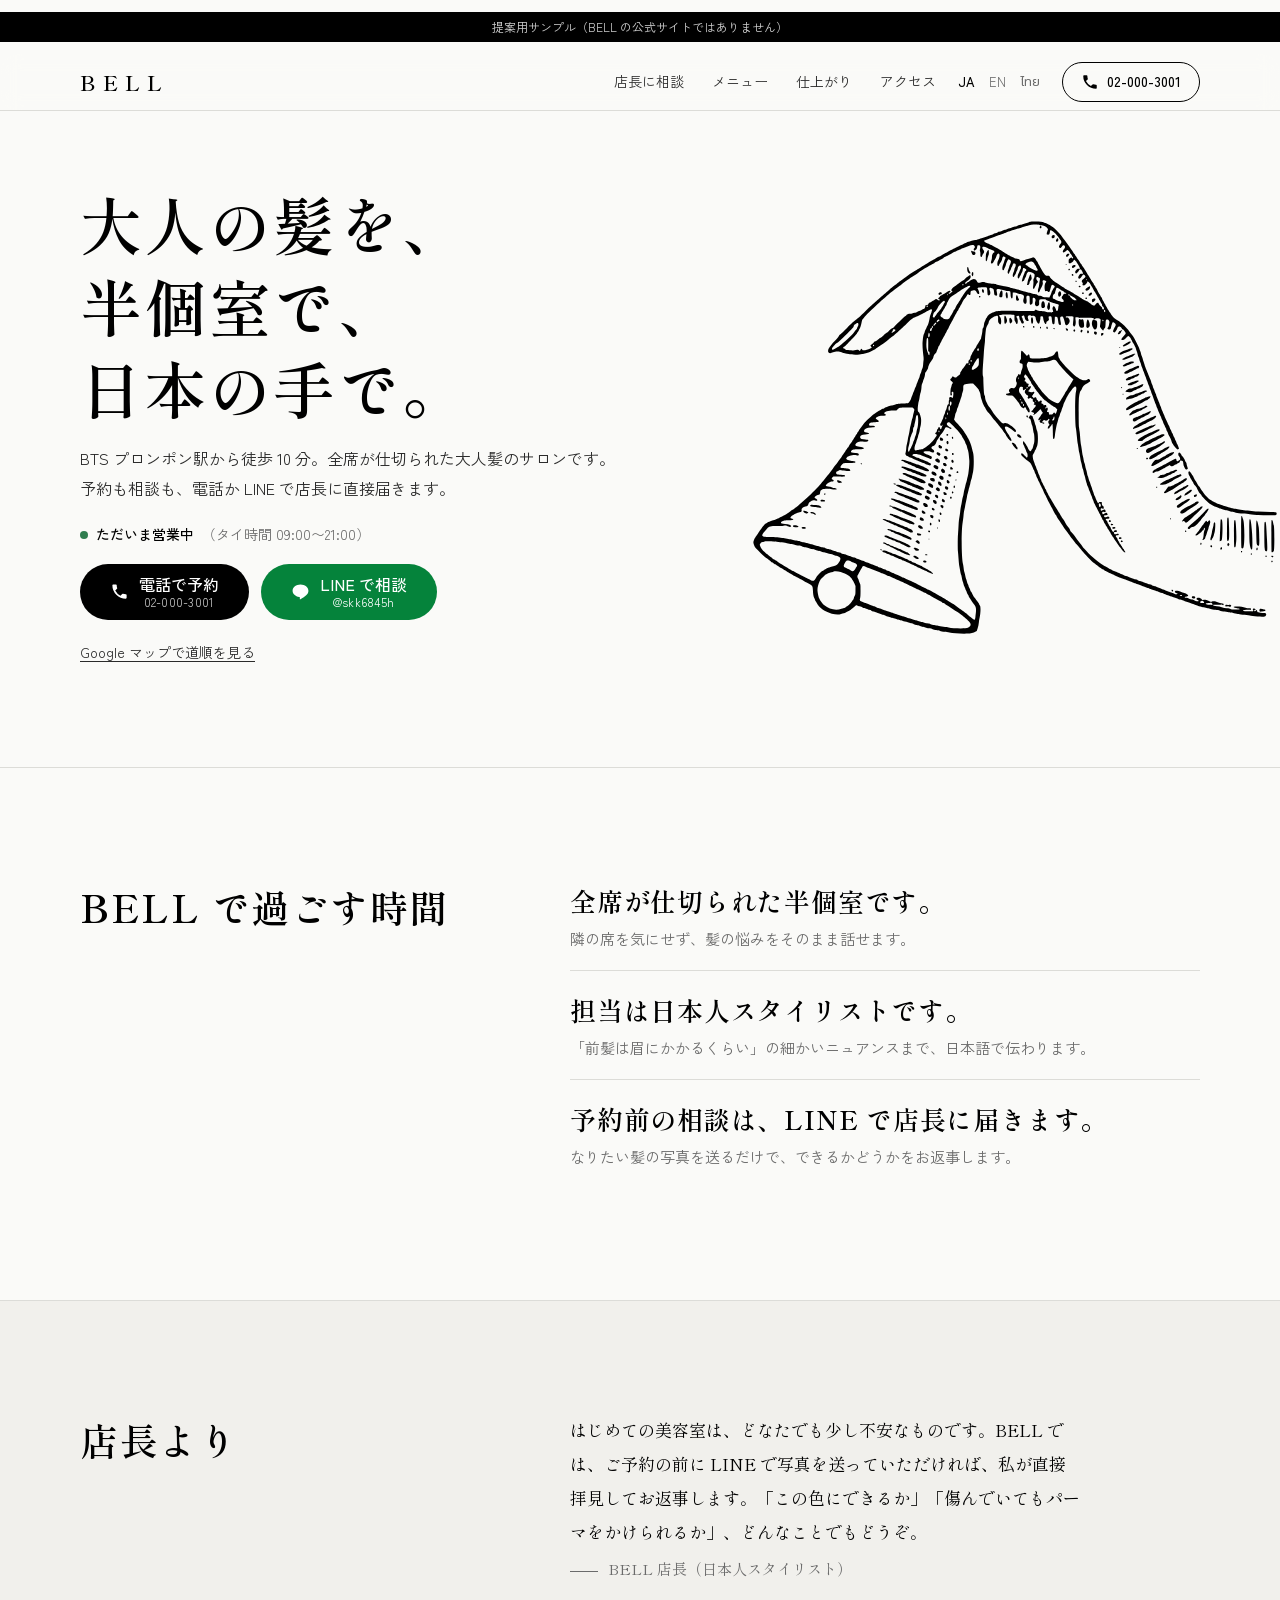
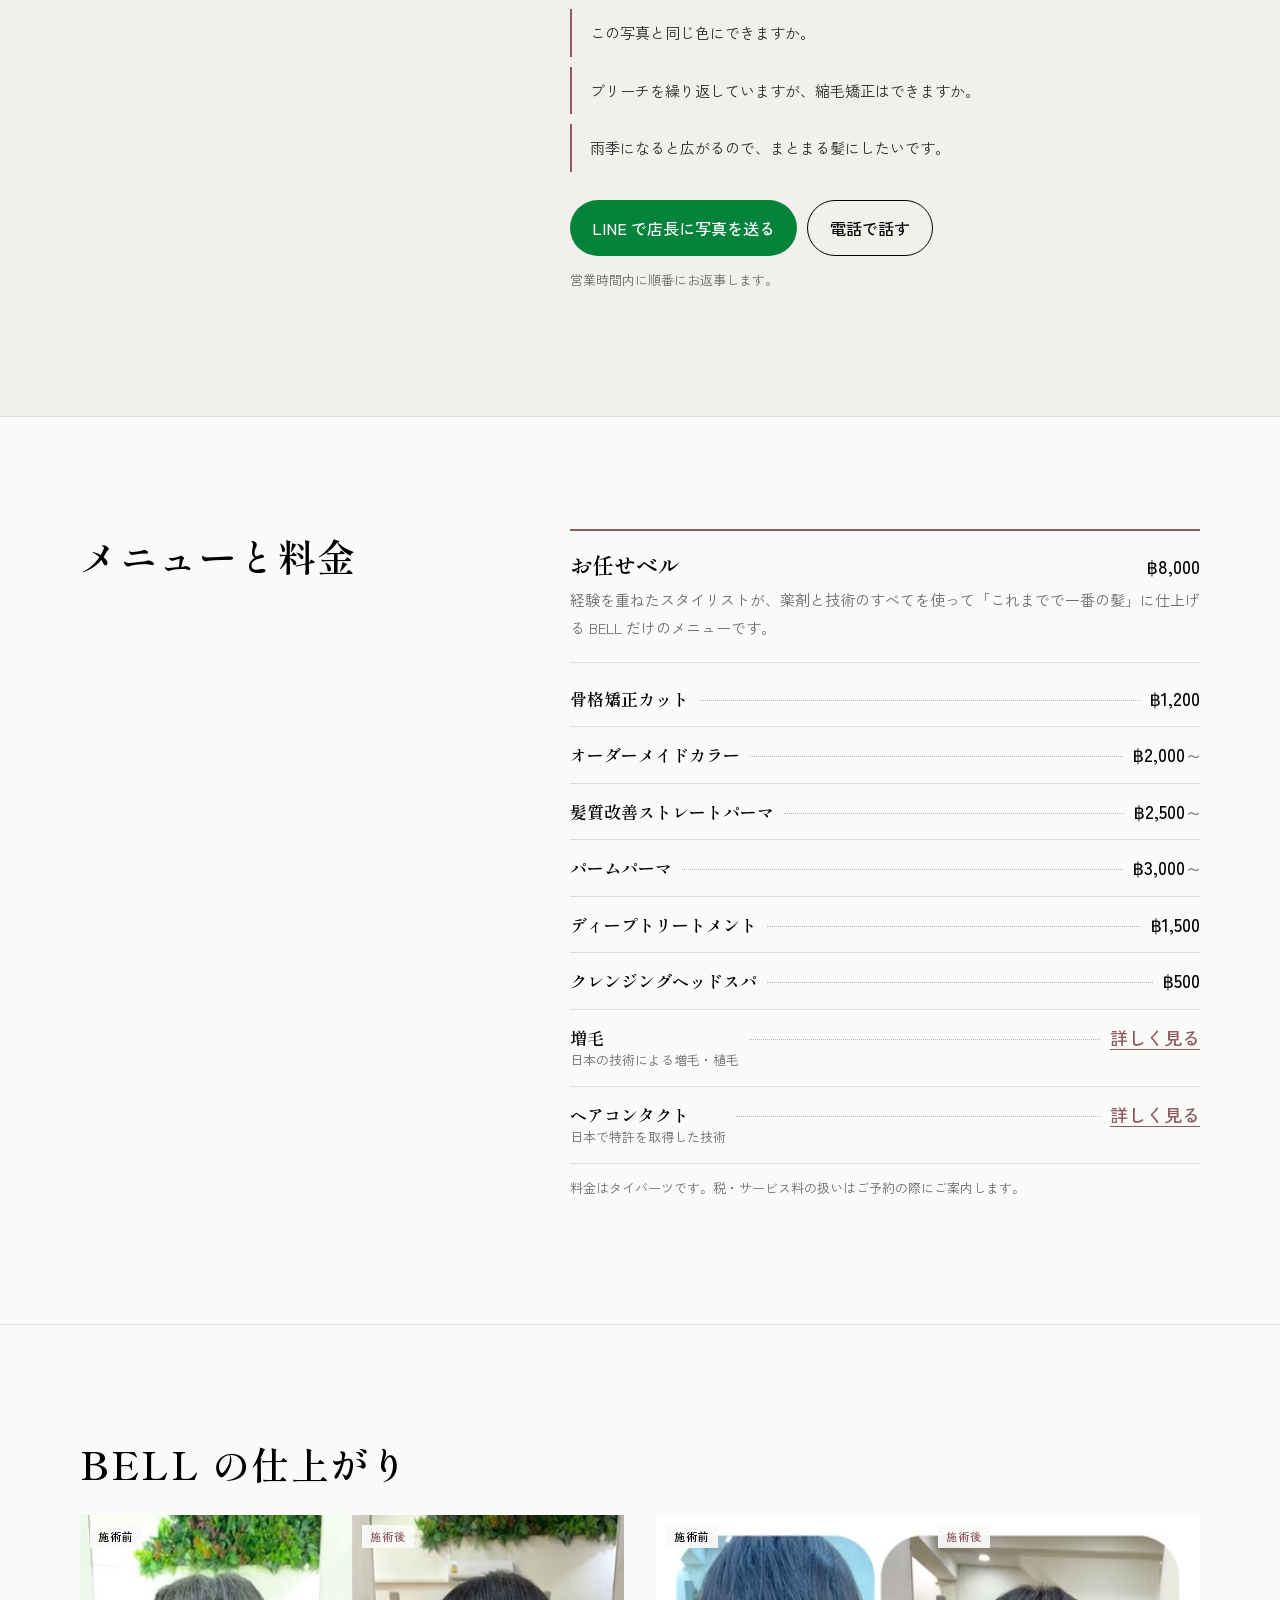
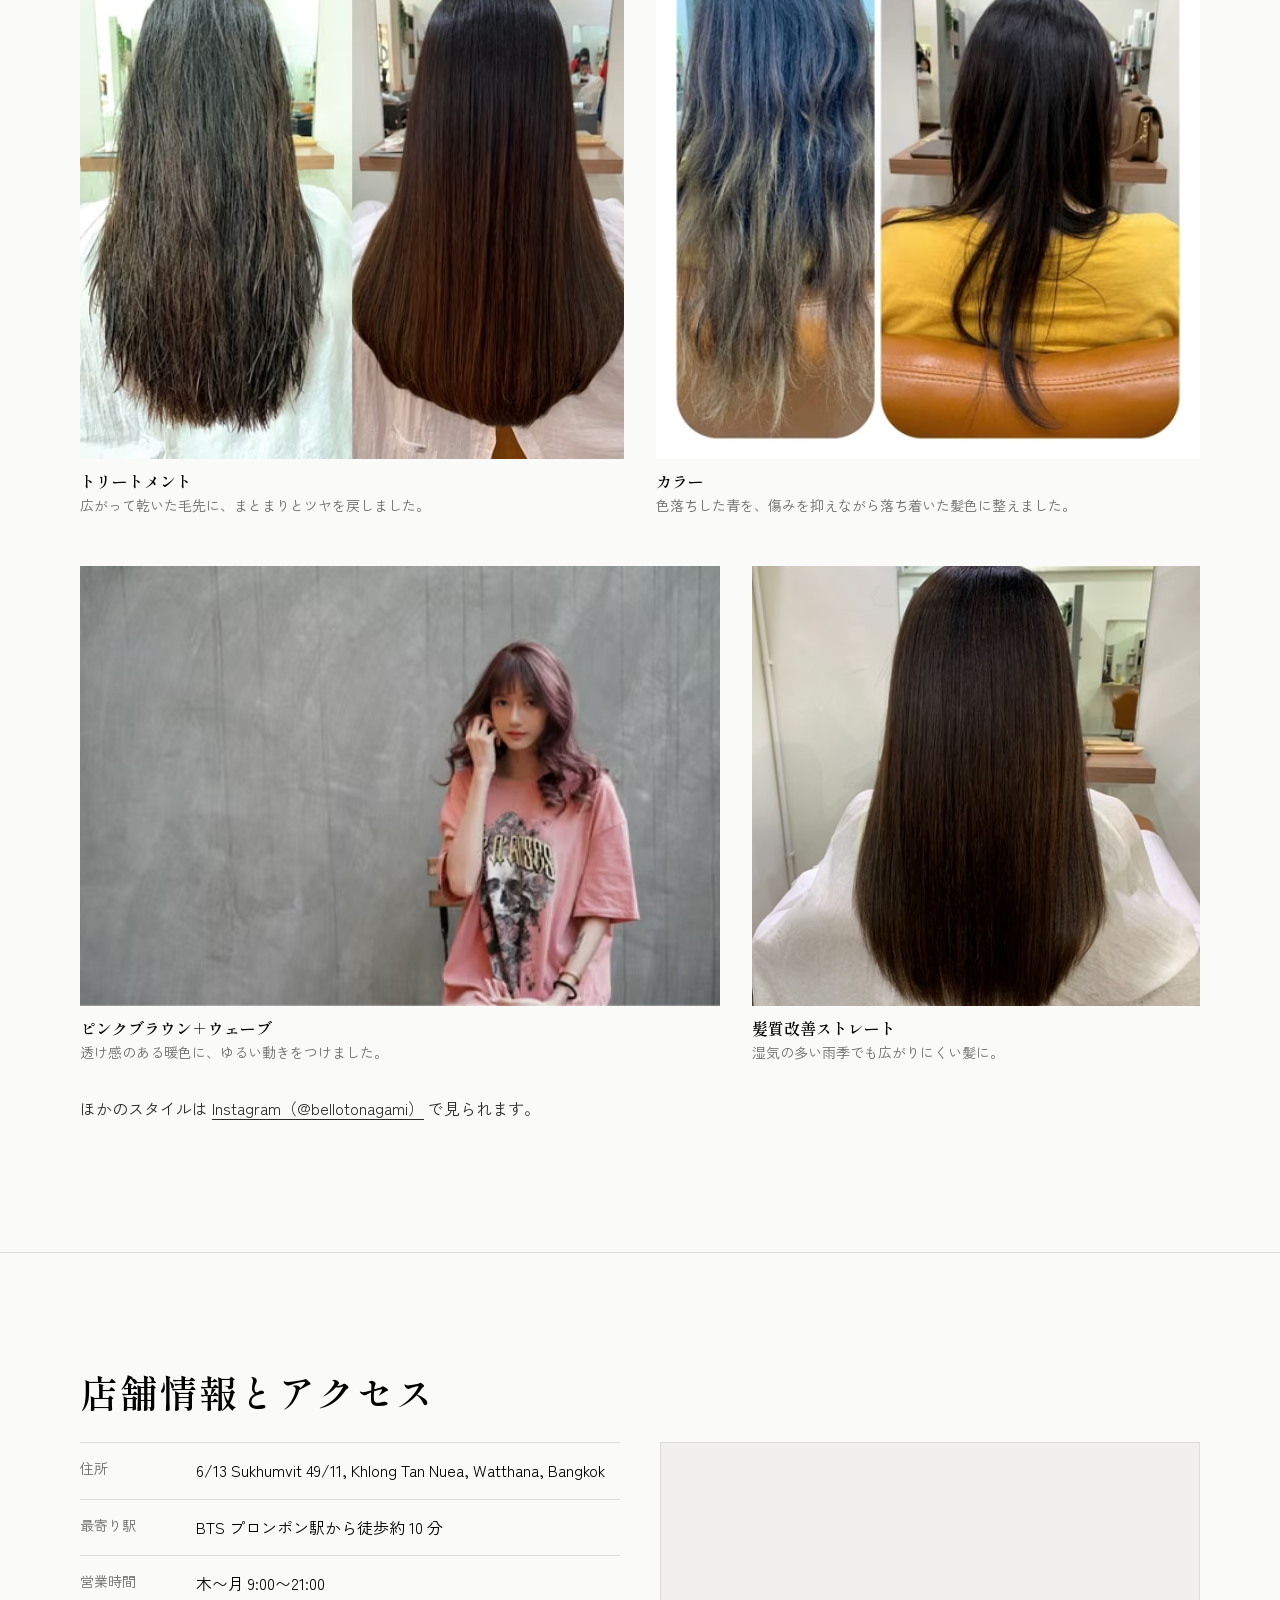
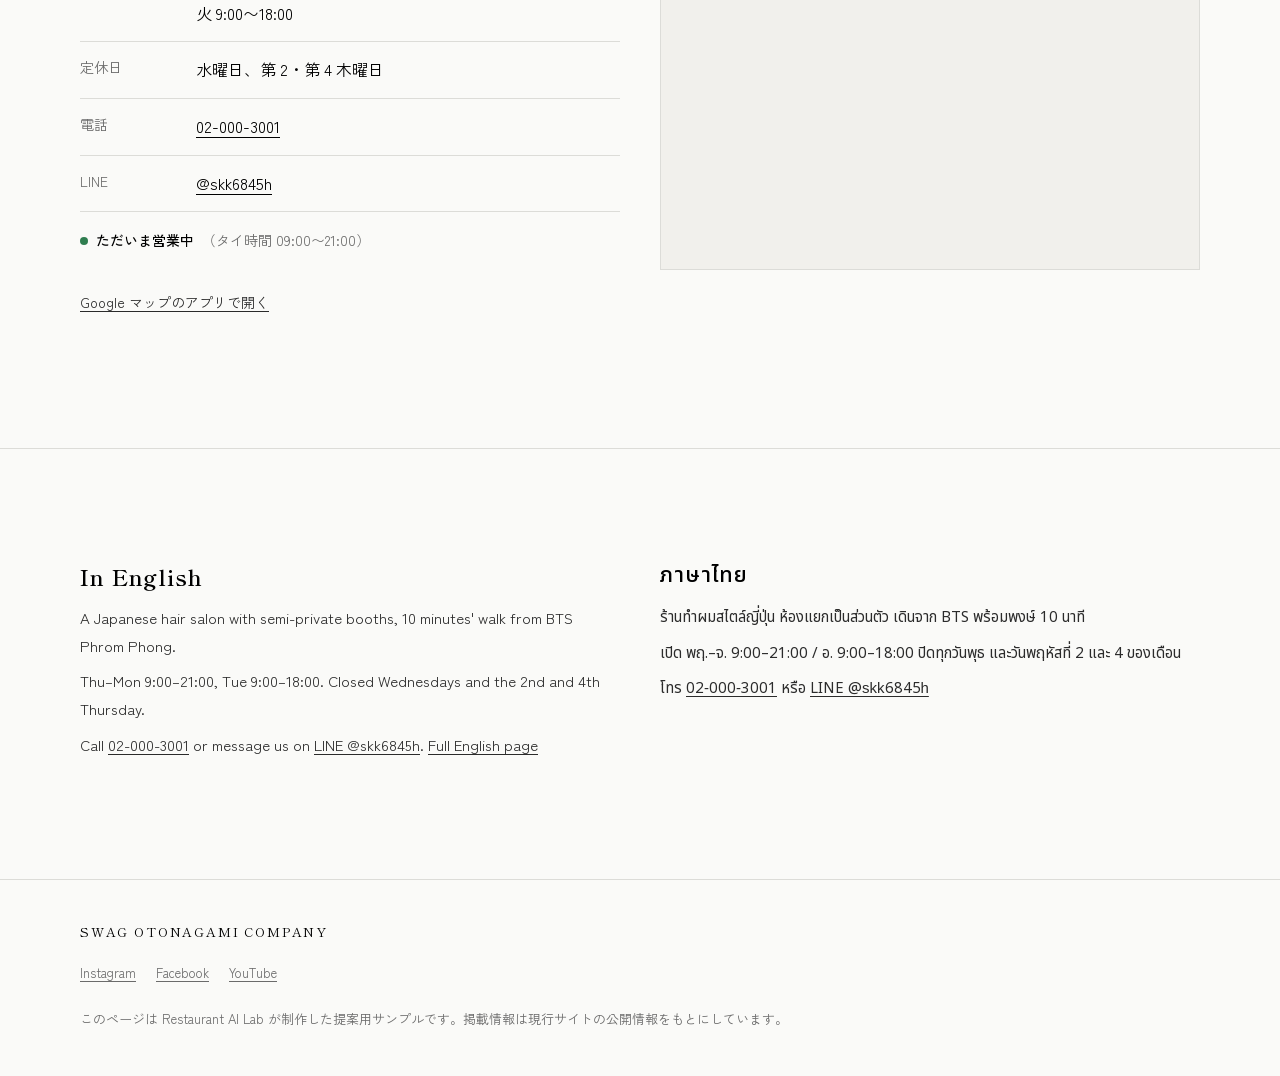
==== index.html @ 77926355 "v2: BELL サイトを作り直し（v1 は /v1/ に移動） Co-Authored-By: Claude Opus 5.5 <noreply@anthropic.com>" ====
<!doctype html>
<html lang="ja">
<head>
<meta charset="utf-8">
<meta name="viewport" content="width=device-width, initial-scale=1, viewport-fit=cover">
<meta name="robots" content="noindex, nofollow">
<title>BELL otonagami salon｜プロンポンの半個室ヘアサロン</title>
<meta name="description" content="BTS プロンポン駅から徒歩10分、スクンビット 49/11 の大人髪サロン BELL。全席半個室、日本人スタイリストが担当します。予約と相談は電話か LINE で。">
<meta name="theme-color" content="#fafaf8">
<link rel="alternate" hreflang="ja" href="https://restaurantailab.github.io/bell-salon-sample/">
<link rel="alternate" hreflang="en" href="https://restaurantailab.github.io/bell-salon-sample/en/">
<link rel="icon" href="favicon.svg" type="image/svg+xml">
<meta property="og:type" content="website">
<meta property="og:title" content="BELL otonagami salon｜プロンポンの半個室ヘアサロン">
<meta property="og:description" content="全席半個室、日本人スタイリストの大人髪サロン。予約と相談は電話か LINE で。">
<meta property="og:url" content="https://restaurantailab.github.io/bell-salon-sample/">
<meta property="og:image" content="https://restaurantailab.github.io/bell-salon-sample/og/og.png">
<meta property="og:locale" content="ja_JP">
<meta name="twitter:card" content="summary_large_image">
<link rel="preload" href="fonts/ja-ShipporiMincho-600.woff2" as="font" type="font/woff2" crossorigin>
<link rel="preload" href="fonts/ja-ZenKakuGothicNew-400.woff2" as="font" type="font/woff2" crossorigin>
<style>@font-face{font-family:'Shippori Mincho';font-style:normal;font-weight:400;font-display:swap;src:url(fonts/ja-ShipporiMincho-400.woff2) format('woff2');unicode-range:U+a,U+20-7e,U+e01-e02,U+e07-e08,U+e0d,U+e14-e15,U+e17-e19,U+e1b-e1c,U+e1e,U+e20-e25,U+e27,U+e29-e2b,U+e2d,U+e30-e35,U+e37-e38,U+e3f-e42,U+e44,U+e47-e49,U+e4c,U+2013,U+3001-3002,U+300c-300d,U+301c,U+3042,U+3044,U+3046,U+3048,U+304a-304d,U+304f,U+3051-3054,U+3057-305b,U+305d-3061,U+3063-3064,U+3066-306b,U+306d-3070,U+3078-3079,U+307b,U+307e-307f,U+3081-3082,U+3086,U+3088-308c,U+308f,U+3092-3093,U+30a2-30a4,U+30a6-30a7,U+30aa-30ab,U+30af-30b0,U+30b3,U+30b5,U+30b8-30b9,U+30bb,U+30bf-30c1,U+30c3-30c4,U+30c7-30c9,U+30cb,U+30d0-30d1,U+30d3-30d4,U+30d6-30da,U+30dd-30de,U+30e0-30e1,U+30e4-30e5,U+30e9-30ed,U+30f3,U+30fb-30fc,U+4e00,U+4e0a,U+4e0d,U+4e2d,U+4e7e,U+4e86,U+4e88,U+4e8b,U+4eba,U+4ed5,U+4ed8,U+4efb,U+4f11,U+4f1d,U+4f4f,U+4f5c,U+4f7f,U+500b,U+50b7,U+5148,U+5168,U+516c,U+5185,U+5199,U+5206-5207,U+5236,U+524d,U+5264,U+52d5,U+534a,U+53d6-53d7,U+540c,U+5584,U+55b6,U+5831,U+5897,U+591a,U+5927,U+5b63,U+5b89,U+5b9a,U+5ba4,U+5bb9,U+5bc4,U+5c11,U+5c4a,U+5e2d,U+5e83,U+5e97,U+5f0f,U+5f53,U+5f8c,U+5f92,U+5f97,U+60a9,U+60c5,U+611f,U+623b,U+6240,U+624b,U+6271,U+6280,U+6291,U+62c5,U+62dd,U+63a5,U+63b2,U+63d0,U+6539,U+6574,U+6587,U+6599,U+65bd,U+65e5,U+6642,U+6696,U+66dc,U+6700,U+6708,U+6728,U+672c,U+683c,U+6848,U+690d,U+696d,U+6b63,U+6b69,U+6bdb,U+6c17,U+6c34,U+6e7f,U+706b,U+7279,U+73fe,U+7528,U+756a,U+76f4,U+76f8,U+7709,U+771f,U+7740,U+77ef,U+78ba,U+79c1,U+79fb,U+7a0e,U+7b2c,U+7d04,U+7d30,U+7d42,U+7d4c,U+7e2e,U+7e70,U+7f8e,U+8217,U+8272,U+843d,U+85ac,U+884c,U+8853,U+898b,U+8a31,U+8a71,U+8a73,U+8a8d,U+8a9e,U+8ac7,U+8cea,U+8f09,U+8fd4,U+9001,U+900f,U+904e,U+9053,U+91cd,U+91d1,U+9577,U+958b,U+9593,U+969b,U+96a3,U+96e8,U+96fb,U+9752,U+9806,U+99c5,U+9a13,U+9aa8,U+9aea,U+ff08-ff09,U+ff0b,U+ff5c}@font-face{font-family:'Shippori Mincho';font-style:normal;font-weight:600;font-display:swap;src:url(fonts/ja-ShipporiMincho-600.woff2) format('woff2');unicode-range:U+a,U+20-7e,U+e01-e02,U+e07-e08,U+e0d,U+e14-e15,U+e17-e19,U+e1b-e1c,U+e1e,U+e20-e25,U+e27,U+e29-e2b,U+e2d,U+e30-e35,U+e37-e38,U+e3f-e42,U+e44,U+e47-e49,U+e4c,U+2013,U+3001-3002,U+300c-300d,U+301c,U+3042,U+3044,U+3046,U+3048,U+304a-304d,U+304f,U+3051-3054,U+3057-305b,U+305d-3061,U+3063-3064,U+3066-306b,U+306d-3070,U+3078-3079,U+307b,U+307e-307f,U+3081-3082,U+3086,U+3088-308c,U+308f,U+3092-3093,U+30a2-30a4,U+30a6-30a7,U+30aa-30ab,U+30af-30b0,U+30b3,U+30b5,U+30b8-30b9,U+30bb,U+30bf-30c1,U+30c3-30c4,U+30c7-30c9,U+30cb,U+30d0-30d1,U+30d3-30d4,U+30d6-30da,U+30dd-30de,U+30e0-30e1,U+30e4-30e5,U+30e9-30ed,U+30f3,U+30fb-30fc,U+4e00,U+4e0a,U+4e0d,U+4e2d,U+4e7e,U+4e86,U+4e88,U+4e8b,U+4eba,U+4ed5,U+4ed8,U+4efb,U+4f11,U+4f1d,U+4f4f,U+4f5c,U+4f7f,U+500b,U+50b7,U+5148,U+5168,U+516c,U+5185,U+5199,U+5206-5207,U+5236,U+524d,U+5264,U+52d5,U+534a,U+53d6-53d7,U+540c,U+5584,U+55b6,U+5831,U+5897,U+591a,U+5927,U+5b63,U+5b89,U+5b9a,U+5ba4,U+5bb9,U+5bc4,U+5c11,U+5c4a,U+5e2d,U+5e83,U+5e97,U+5f0f,U+5f53,U+5f8c,U+5f92,U+5f97,U+60a9,U+60c5,U+611f,U+623b,U+6240,U+624b,U+6271,U+6280,U+6291,U+62c5,U+62dd,U+63a5,U+63b2,U+63d0,U+6539,U+6574,U+6587,U+6599,U+65bd,U+65e5,U+6642,U+6696,U+66dc,U+6700,U+6708,U+6728,U+672c,U+683c,U+6848,U+690d,U+696d,U+6b63,U+6b69,U+6bdb,U+6c17,U+6c34,U+6e7f,U+706b,U+7279,U+73fe,U+7528,U+756a,U+76f4,U+76f8,U+7709,U+771f,U+7740,U+77ef,U+78ba,U+79c1,U+79fb,U+7a0e,U+7b2c,U+7d04,U+7d30,U+7d42,U+7d4c,U+7e2e,U+7e70,U+7f8e,U+8217,U+8272,U+843d,U+85ac,U+884c,U+8853,U+898b,U+8a31,U+8a71,U+8a73,U+8a8d,U+8a9e,U+8ac7,U+8cea,U+8f09,U+8fd4,U+9001,U+900f,U+904e,U+9053,U+91cd,U+91d1,U+9577,U+958b,U+9593,U+969b,U+96a3,U+96e8,U+96fb,U+9752,U+9806,U+99c5,U+9a13,U+9aa8,U+9aea,U+ff08-ff09,U+ff0b,U+ff5c}@font-face{font-family:'Zen Kaku Gothic New';font-style:normal;font-weight:400;font-display:swap;src:url(fonts/ja-ZenKakuGothicNew-400.woff2) format('woff2');unicode-range:U+a,U+20-7e,U+e01-e02,U+e07-e08,U+e0d,U+e14-e15,U+e17-e19,U+e1b-e1c,U+e1e,U+e20-e25,U+e27,U+e29-e2b,U+e2d,U+e30-e35,U+e37-e38,U+e3f-e42,U+e44,U+e47-e49,U+e4c,U+2013,U+3001-3002,U+300c-300d,U+301c,U+3042,U+3044,U+3046,U+3048,U+304a-304d,U+304f,U+3051-3054,U+3057-305b,U+305d-3061,U+3063-3064,U+3066-306b,U+306d-3070,U+3078-3079,U+307b,U+307e-307f,U+3081-3082,U+3086,U+3088-308c,U+308f,U+3092-3093,U+30a2-30a4,U+30a6-30a7,U+30aa-30ab,U+30af-30b0,U+30b3,U+30b5,U+30b8-30b9,U+30bb,U+30bf-30c1,U+30c3-30c4,U+30c7-30c9,U+30cb,U+30d0-30d1,U+30d3-30d4,U+30d6-30da,U+30dd-30de,U+30e0-30e1,U+30e4-30e5,U+30e9-30ed,U+30f3,U+30fb-30fc,U+4e00,U+4e0a,U+4e0d,U+4e2d,U+4e7e,U+4e86,U+4e88,U+4e8b,U+4eba,U+4ed5,U+4ed8,U+4efb,U+4f11,U+4f1d,U+4f4f,U+4f5c,U+4f7f,U+500b,U+50b7,U+5148,U+5168,U+516c,U+5185,U+5199,U+5206-5207,U+5236,U+524d,U+5264,U+52d5,U+534a,U+53d6-53d7,U+540c,U+5584,U+55b6,U+5831,U+5897,U+591a,U+5927,U+5b63,U+5b89,U+5b9a,U+5ba4,U+5bb9,U+5bc4,U+5c11,U+5c4a,U+5e2d,U+5e83,U+5e97,U+5f0f,U+5f53,U+5f8c,U+5f92,U+5f97,U+60a9,U+60c5,U+611f,U+623b,U+6240,U+624b,U+6271,U+6280,U+6291,U+62c5,U+62dd,U+63a5,U+63b2,U+63d0,U+6539,U+6574,U+6587,U+6599,U+65bd,U+65e5,U+6642,U+6696,U+66dc,U+6700,U+6708,U+6728,U+672c,U+683c,U+6848,U+690d,U+696d,U+6b63,U+6b69,U+6bdb,U+6c17,U+6c34,U+6e7f,U+706b,U+7279,U+73fe,U+7528,U+756a,U+76f4,U+76f8,U+7709,U+771f,U+7740,U+77ef,U+78ba,U+79c1,U+79fb,U+7a0e,U+7b2c,U+7d04,U+7d30,U+7d42,U+7d4c,U+7e2e,U+7e70,U+7f8e,U+8217,U+8272,U+843d,U+85ac,U+884c,U+8853,U+898b,U+8a31,U+8a71,U+8a73,U+8a8d,U+8a9e,U+8ac7,U+8cea,U+8f09,U+8fd4,U+9001,U+900f,U+904e,U+9053,U+91cd,U+91d1,U+9577,U+958b,U+9593,U+969b,U+96a3,U+96e8,U+96fb,U+9752,U+9806,U+99c5,U+9a13,U+9aa8,U+9aea,U+ff08-ff09,U+ff0b,U+ff5c}@font-face{font-family:'Zen Kaku Gothic New';font-style:normal;font-weight:500;font-display:swap;src:url(fonts/ja-ZenKakuGothicNew-500.woff2) format('woff2');unicode-range:U+a,U+20-7e,U+e01-e02,U+e07-e08,U+e0d,U+e14-e15,U+e17-e19,U+e1b-e1c,U+e1e,U+e20-e25,U+e27,U+e29-e2b,U+e2d,U+e30-e35,U+e37-e38,U+e3f-e42,U+e44,U+e47-e49,U+e4c,U+2013,U+3001-3002,U+300c-300d,U+301c,U+3042,U+3044,U+3046,U+3048,U+304a-304d,U+304f,U+3051-3054,U+3057-305b,U+305d-3061,U+3063-3064,U+3066-306b,U+306d-3070,U+3078-3079,U+307b,U+307e-307f,U+3081-3082,U+3086,U+3088-308c,U+308f,U+3092-3093,U+30a2-30a4,U+30a6-30a7,U+30aa-30ab,U+30af-30b0,U+30b3,U+30b5,U+30b8-30b9,U+30bb,U+30bf-30c1,U+30c3-30c4,U+30c7-30c9,U+30cb,U+30d0-30d1,U+30d3-30d4,U+30d6-30da,U+30dd-30de,U+30e0-30e1,U+30e4-30e5,U+30e9-30ed,U+30f3,U+30fb-30fc,U+4e00,U+4e0a,U+4e0d,U+4e2d,U+4e7e,U+4e86,U+4e88,U+4e8b,U+4eba,U+4ed5,U+4ed8,U+4efb,U+4f11,U+4f1d,U+4f4f,U+4f5c,U+4f7f,U+500b,U+50b7,U+5148,U+5168,U+516c,U+5185,U+5199,U+5206-5207,U+5236,U+524d,U+5264,U+52d5,U+534a,U+53d6-53d7,U+540c,U+5584,U+55b6,U+5831,U+5897,U+591a,U+5927,U+5b63,U+5b89,U+5b9a,U+5ba4,U+5bb9,U+5bc4,U+5c11,U+5c4a,U+5e2d,U+5e83,U+5e97,U+5f0f,U+5f53,U+5f8c,U+5f92,U+5f97,U+60a9,U+60c5,U+611f,U+623b,U+6240,U+624b,U+6271,U+6280,U+6291,U+62c5,U+62dd,U+63a5,U+63b2,U+63d0,U+6539,U+6574,U+6587,U+6599,U+65bd,U+65e5,U+6642,U+6696,U+66dc,U+6700,U+6708,U+6728,U+672c,U+683c,U+6848,U+690d,U+696d,U+6b63,U+6b69,U+6bdb,U+6c17,U+6c34,U+6e7f,U+706b,U+7279,U+73fe,U+7528,U+756a,U+76f4,U+76f8,U+7709,U+771f,U+7740,U+77ef,U+78ba,U+79c1,U+79fb,U+7a0e,U+7b2c,U+7d04,U+7d30,U+7d42,U+7d4c,U+7e2e,U+7e70,U+7f8e,U+8217,U+8272,U+843d,U+85ac,U+884c,U+8853,U+898b,U+8a31,U+8a71,U+8a73,U+8a8d,U+8a9e,U+8ac7,U+8cea,U+8f09,U+8fd4,U+9001,U+900f,U+904e,U+9053,U+91cd,U+91d1,U+9577,U+958b,U+9593,U+969b,U+96a3,U+96e8,U+96fb,U+9752,U+9806,U+99c5,U+9a13,U+9aa8,U+9aea,U+ff08-ff09,U+ff0b,U+ff5c}@font-face{font-family:'Noto Sans Thai';font-style:normal;font-weight:400;font-stretch:100%;font-display:swap;src:url(fonts/th-NotoSansThai-400.woff2) format('woff2');unicode-range:U+20,U+28-29,U+2e-3a,U+40,U+42,U+45,U+49,U+4c,U+4e,U+53-54,U+e01-e02,U+e07-e08,U+e0d,U+e14-e15,U+e17-e19,U+e1b-e1c,U+e1e,U+e20-e25,U+e27,U+e29-e2b,U+e2d,U+e30-e35,U+e37-e38,U+e3f-e42,U+e44,U+e47-e49,U+e4c-e4d,U+2013}@font-face{font-family:'Noto Sans Thai';font-style:normal;font-weight:500;font-stretch:100%;font-display:swap;src:url(fonts/th-NotoSansThai-500.woff2) format('woff2');unicode-range:U+20,U+28-29,U+2e-3a,U+40,U+42,U+45,U+49,U+4c,U+4e,U+53-54,U+e01-e02,U+e07-e08,U+e0d,U+e14-e15,U+e17-e19,U+e1b-e1c,U+e1e,U+e20-e25,U+e27,U+e29-e2b,U+e2d,U+e30-e35,U+e37-e38,U+e3f-e42,U+e44,U+e47-e49,U+e4c-e4d,U+2013}:root{--paper:#fafaf8;--paper-2:#f1f0ec;--ink:#000;--text:#2b2b2b;--muted:#6b6b6b;--rule:#dcdcd8;--rose:#8e5b5f;--rose-soft:#efe4e4;--line:#05833b;--open:#2f7d4f;--closed:#a4463a;--serif:"Shippori Mincho","Hiragino Mincho ProN","Yu Mincho",serif;--sans:"Zen Kaku Gothic New","Hiragino Sans","Noto Sans JP",system-ui,sans-serif;--thai:"Noto Sans Thai","Thonburi",sans-serif;--gutter:16px;--max:1120px;--bar-h:64px}@media (min-width:600px){:root{--gutter:32px}}@media (min-width:1024px){:root{--gutter:40px}}*,*::before,*::after{box-sizing:border-box}html{-webkit-text-size-adjust:100%}@media (prefers-reduced-motion:no-preference){html{scroll-behavior:smooth}}body{margin:0;background:var(--paper);color:var(--text);font:400 16px/1.85 var(--sans);font-feature-settings:"palt" 0;padding-bottom:calc(var(--bar-h) + env(safe-area-inset-bottom));overflow-x:clip}img,svg{display:block;max-width:100%;height:auto}a{color:inherit;text-underline-offset:.22em;text-decoration-thickness:1px}a:hover{color:var(--rose)}:focus-visible{outline:2px solid var(--rose);outline-offset:3px}::selection{background:var(--rose-soft)}[lang="th"]{font-family:var(--thai)}.wrap{width:100%;max-width:calc(var(--max) + var(--gutter) * 2);margin:0 auto;padding:0 var(--gutter)}.skip{position:absolute;left:-999px;top:0;background:var(--ink);color:#fff;padding:8px 12px;z-index:100}.skip:focus{left:8px;top:8px}.visually-hidden{position:absolute;width:1px;height:1px;overflow:hidden;clip:rect(0 0 0 0);white-space:nowrap}.sample-note{background:var(--ink);color:#cfcfcf;font-size:12px;line-height:1.5;text-align:center;padding:6px var(--gutter)}.site-head{position:sticky;top:0;z-index:20;background:rgba(250,250,248,.95);border-bottom:1px solid var(--rule)}@supports (backdrop-filter:blur(1px)){.site-head{background:rgba(250,250,248,.82);backdrop-filter:blur(10px)}}.site-head .wrap{display:flex;align-items:center;gap:16px;height:56px}.wordmark{font:600 21px/1 var(--serif);letter-spacing:.34em;text-decoration:none;color:var(--ink);margin-right:auto;padding-left:.02em}.wordmark:hover{color:var(--ink)}.nav{display:none}.lang{display:flex;gap:2px;font-size:13px}.lang a,.lang span{padding:10px 6px;text-decoration:none;color:var(--muted)}.lang [aria-current]{color:var(--ink);font-weight:500}.head-tel{display:inline-grid;place-items:center;width:44px;height:44px;border:1px solid var(--ink);border-radius:999px;color:var(--ink)}.head-tel svg{width:18px;height:18px}.head-tel .label{display:none}.btn{display:inline-flex;align-items:center;justify-content:center;gap:10px;min-height:56px;padding:8px 22px;border-radius:999px;font:500 16px/1.25 var(--sans);text-decoration:none;text-align:center}.btn svg{width:19px;height:19px;flex:none}.btn small{display:block;font-size:12px;font-weight:400;opacity:.8;letter-spacing:.02em}.btn--tel{background:var(--ink);color:#fff}.btn--tel:hover{color:#fff;background:#333}.btn--line{background:var(--line);color:#fff}.btn--line:hover{color:#fff;background:#04702f}.btn--line small{opacity:1}.btn--ghost{border:1px solid var(--ink);color:var(--ink)}.hero{position:relative;padding:20px 0 40px;overflow:hidden}.hero__art{position:relative;width:78%;margin:0 calc(var(--gutter) * -1) -6px auto;max-width:560px;transform-origin:23% 52%}@media (prefers-reduced-motion:no-preference){.hero__art{animation:ring 1.6s cubic-bezier(.36,.07,.19,.97) .5s 1 both}}@keyframes ring{0%{transform:rotate(0)}18%{transform:rotate(-4deg)}36%{transform:rotate(3deg)}54%{transform:rotate(-2deg)}72%{transform:rotate(1deg)}100%{transform:rotate(0)}}.hero h1{font:600 clamp(31px,8.6vw,62px)/1.32 var(--serif);color:var(--ink);letter-spacing:.04em;margin:0 0 16px;font-feature-settings:"palt" 1}.hero h1 span{display:block}.hero__lead{margin:0 0 18px;max-width:34em}.status{display:flex;align-items:center;gap:8px;margin:0 0 16px;font-size:14px;color:var(--muted)}.status b{font-weight:500;color:var(--ink)}.status i{width:8px;height:8px;border-radius:50%;background:var(--muted);flex:none}.status.is-open i{background:var(--open)}.status.is-closed i{background:var(--closed)}.hero__cta{display:grid;grid-template-columns:1fr 1fr;gap:10px}.hero__map{display:inline-block;margin-top:14px;font-size:14px;padding:6px 0}.section{padding:64px 0;border-top:1px solid var(--rule)}.section h2{font:600 clamp(25px,6.4vw,38px)/1.4 var(--serif);color:var(--ink);letter-spacing:.04em;margin:0 0 24px;font-feature-settings:"palt" 1}.note{font-size:13px;color:var(--muted);line-height:1.7}.vows{list-style:none;margin:0;padding:0}.vows li{font:600 clamp(19px,5vw,26px)/1.6 var(--serif);color:var(--ink);padding:18px 0;border-top:1px solid var(--rule);letter-spacing:.03em}.vows li:first-child{border-top:0;padding-top:0}.vows li small{display:block;font:400 15px/1.75 var(--sans);color:var(--muted);letter-spacing:0;margin-top:4px}.letter{background:var(--paper-2)}.letter__body{font:400 17px/2 var(--serif);color:var(--ink);max-width:30em;margin:0 0 8px}.letter__sign{font:400 15px/1.6 var(--serif);color:var(--muted);margin:0 0 28px}.letter__sign::before{content:"";display:inline-block;width:28px;height:1px;background:var(--muted);vertical-align:middle;margin-right:10px}.asks{margin:0 0 28px;padding:0;list-style:none}.asks li{padding:10px 0 10px 18px;border-left:2px solid var(--rose);margin-bottom:10px;font-size:15px}.letter__cta{display:grid;gap:10px}.signature{border-top:2px solid var(--rose);border-bottom:1px solid var(--rule);padding:18px 0 20px;margin-bottom:8px}.signature__row{display:flex;justify-content:space-between;align-items:baseline;gap:16px}.signature h3{font:600 22px/1.4 var(--serif);color:var(--ink);margin:0}.signature p{margin:6px 0 0;font-size:15px;color:var(--muted)}.price{font:500 18px/1 var(--sans);font-variant-numeric:tabular-nums;color:var(--ink);white-space:nowrap}.price .from{font-size:13px;color:var(--muted);margin-left:2px}.prices{list-style:none;margin:0;padding:0}.prices li{display:flex;align-items:baseline;gap:10px;padding:15px 0;border-bottom:1px solid var(--rule)}.prices .name{font:600 17px/1.5 var(--serif);color:var(--ink)}.prices .name small{display:block;font:400 13px/1.6 var(--sans);color:var(--muted)}.prices .dots{flex:1;border-bottom:1px dotted #b5b5b0;transform:translateY(-5px);min-width:16px}.prices a{color:var(--rose)}.works{display:grid;gap:28px}.work{margin:0}.work__img{position:relative;background:var(--paper-2)}.work__img img{width:100%}.ba{position:absolute;top:10px;font:500 11px/1 var(--sans);letter-spacing:.08em;padding:6px 8px;background:rgba(250,250,248,.92);color:var(--ink)}.ba--before{left:10px}.ba--after{left:calc(50% + 10px);color:var(--rose)}.work figcaption{margin-top:10px;font-size:14px;color:var(--muted)}.work figcaption b{display:block;font:600 16px/1.5 var(--serif);color:var(--ink)}.works__more{margin-top:28px}.info{display:grid;gap:28px}.facts{margin:0}.facts div{display:grid;grid-template-columns:6.5em 1fr;gap:12px;padding:13px 0;border-bottom:1px solid var(--rule)}.facts div:first-child{border-top:1px solid var(--rule)}.facts dt{font-size:14px;color:var(--muted)}.facts dd{margin:0;color:var(--ink);overflow-wrap:anywhere}.facts a{font-variant-numeric:tabular-nums}.map{position:relative;aspect-ratio:4 / 3;background:var(--paper-2);border:1px solid var(--rule)}.map iframe{filter:grayscale(1) contrast(1.05)}.map iframe{position:absolute;inset:0;width:100%;height:100%;border:0}.other-lang{display:grid;gap:32px}.other-lang h2{font-size:22px;margin-bottom:12px}.other-lang p{margin:0 0 8px;font-size:15px}.other-lang [lang="th"] h2{font-family:var(--thai);font-weight:500}.site-foot{border-top:1px solid var(--rule);padding:40px 0 32px;font-size:13px;color:var(--muted)}.site-foot .brandline{font:400 13px/1.8 var(--serif);letter-spacing:.14em;color:var(--ink);margin:0 0 12px}.site-foot .sns{display:flex;flex-wrap:wrap;gap:4px 20px;margin:0 0 16px;padding:0;list-style:none}.site-foot .sns a{display:inline-block;padding:6px 0}.dock{position:fixed;left:0;right:0;bottom:0;z-index:30;display:grid;grid-template-columns:1fr 1fr;gap:8px;padding:8px var(--gutter) calc(8px + env(safe-area-inset-bottom));background:rgba(250,250,248,.97);border-top:1px solid var(--rule)}.dock .btn{min-height:48px;font-size:15px}@media (min-width:900px){body{padding-bottom:0}.dock{display:none}.nav{display:flex;gap:28px;font-size:14px}.nav a{text-decoration:none;padding:8px 0}.head-tel{width:auto;height:40px;padding:0 18px;gap:8px;display:inline-flex;align-items:center;font-weight:500;font-size:14px;text-decoration:none}.head-tel .label{display:inline;font-variant-numeric:tabular-nums}.hero{padding:72px 0 96px}.hero .wrap{display:grid;grid-template-columns:7fr 5fr;align-items:center;gap:40px}.hero__text{grid-column:1;grid-row:1}.hero__art{grid-column:2;grid-row:1;width:calc(100% + var(--gutter) + 40px);margin:0 -80px 0 0;max-width:none}.hero__cta{display:flex;gap:12px}.hero__cta .btn{padding:8px 30px}.section{padding:112px 0}.split{display:grid;grid-template-columns:5fr 7fr;gap:40px}.split>h2{align-self:start}.letter__cta{grid-template-columns:auto auto;justify-content:start}.works{grid-template-columns:repeat(12,1fr);gap:48px 32px;align-items:start}.work{grid-column:span 6}.work--wide{grid-column:span 7}.work--tall{grid-column:span 5}.work--wide img,.work--tall img{height:440px;object-fit:cover}.work--tall img{object-position:50% 35%}.info{grid-template-columns:1fr 1fr;gap:40px}.map{aspect-ratio:auto;min-height:100%}.other-lang{grid-template-columns:1fr 1fr;gap:40px}}@media (min-width:1200px){.hero__art{margin-right:-120px}}</style>
<script type="application/ld+json">
{
  "@context": "https://schema.org",
  "@type": "HairSalon",
  "name": "BELL otonagami salon",
  "alternateName": "ベル オトナガミ",
  "url": "https://restaurantailab.github.io/bell-salon-sample/",
  "image": "https://restaurantailab.github.io/bell-salon-sample/og/og.png",
  "telephone": "+66-2-000-3001",
  "priceRange": "฿฿",
  "address": {
    "@type": "PostalAddress",
    "streetAddress": "6/13 Sukhumvit 49/11",
    "addressLocality": "Khlong Tan Nuea, Watthana",
    "addressRegion": "Bangkok",
    "addressCountry": "TH"
  },
  "openingHoursSpecification": [
    {"@type": "OpeningHoursSpecification", "dayOfWeek": ["Thursday", "Friday", "Saturday", "Sunday", "Monday"], "opens": "09:00", "closes": "21:00"},
    {"@type": "OpeningHoursSpecification", "dayOfWeek": "Tuesday", "opens": "09:00", "closes": "18:00"}
  ],
  "hasOfferCatalog": {
    "@type": "OfferCatalog",
    "name": "メニュー",
    "itemListElement": [
      {"@type": "Offer", "itemOffered": {"@type": "Service", "name": "お任せベル"}, "price": "8000", "priceCurrency": "THB"},
      {"@type": "Offer", "itemOffered": {"@type": "Service", "name": "骨格矯正カット"}, "price": "1200", "priceCurrency": "THB"},
      {"@type": "Offer", "itemOffered": {"@type": "Service", "name": "オーダーメイドカラー"}, "price": "2000", "priceCurrency": "THB"},
      {"@type": "Offer", "itemOffered": {"@type": "Service", "name": "髪質改善ストレートパーマ"}, "price": "2500", "priceCurrency": "THB"},
      {"@type": "Offer", "itemOffered": {"@type": "Service", "name": "パームパーマ"}, "price": "3000", "priceCurrency": "THB"},
      {"@type": "Offer", "itemOffered": {"@type": "Service", "name": "ディープトリートメント"}, "price": "1500", "priceCurrency": "THB"},
      {"@type": "Offer", "itemOffered": {"@type": "Service", "name": "クレンジングヘッドスパ"}, "price": "500", "priceCurrency": "THB"}
    ]
  },
  "sameAs": ["https://www.instagram.com/bellotonagami/", "https://www.facebook.com/bellotonagami/"]
}
</script>
</head>
<body>
<a class="skip" href="#main">本文へ移動</a>
<p class="sample-note">提案用サンプル（BELL の公式サイトではありません）</p>

<header class="site-head">
  <div class="wrap">
    <a class="wordmark" href="#main" aria-label="BELL トップ">BELL</a>
    <nav class="nav" aria-label="ページ内">
      <a href="#manager">店長に相談</a>
      <a href="#menu">メニュー</a>
      <a href="#works">仕上がり</a>
      <a href="#access">アクセス</a>
    </nav>
    <div class="lang" aria-label="言語">
      <span aria-current="true">JA</span>
      <a href="en/" hreflang="en" lang="en">EN</a>
      <a href="#th" lang="th">ไทย</a>
    </div>
    <a class="head-tel" href="tel:+6620003001" data-edit="tel" aria-label="電話する 02-000-3001">
      <svg viewBox="0 0 24 24" fill="currentColor" aria-hidden="true"><path d="M6.6 10.8a15.1 15.1 0 0 0 6.6 6.6l2.2-2.2a1 1 0 0 1 1-.25 11.4 11.4 0 0 0 3.6.57 1 1 0 0 1 1 1V20a1 1 0 0 1-1 1A17 17 0 0 1 3 4a1 1 0 0 1 1-1h3.5a1 1 0 0 1 1 1c0 1.25.2 2.45.57 3.57a1 1 0 0 1-.25 1z"/></svg>
      <span class="label">02-000-3001</span>
    </a>
  </div>
</header>

<main id="main">
  <section class="hero" aria-labelledby="hero-title">
    <div class="wrap">
      <img class="hero__art" src="img/bell-hand.svg" alt="" width="1901" height="1504" fetchpriority="high">
      <div class="hero__text">
        <h1 id="hero-title" data-dummy="headline"><span>大人の髪を、</span><span>半個室で、</span><span>日本の手で。</span></h1>
        <p class="hero__lead">BTS プロンポン駅から徒歩 10 分。全席が仕切られた大人髪のサロンです。予約も相談も、電話か LINE で店長に直接届きます。</p>
        <p class="status" data-status><i aria-hidden="true"></i><b>営業時間を確認しています</b><span></span></p>
        <div class="hero__cta">
          <a class="btn btn--tel" href="tel:+6620003001" data-edit="tel" data-dummy="tel">
            <svg viewBox="0 0 24 24" fill="currentColor" aria-hidden="true"><path d="M6.6 10.8a15.1 15.1 0 0 0 6.6 6.6l2.2-2.2a1 1 0 0 1 1-.25 11.4 11.4 0 0 0 3.6.57 1 1 0 0 1 1 1V20a1 1 0 0 1-1 1A17 17 0 0 1 3 4a1 1 0 0 1 1-1h3.5a1 1 0 0 1 1 1c0 1.25.2 2.45.57 3.57a1 1 0 0 1-.25 1z"/></svg>
            <span>電話で予約<small>02-000-3001</small></span>
          </a>
          <a class="btn btn--line" href="https://line.me/R/ti/p/@skk6845h" target="_blank" rel="noopener" data-edit="line" data-dummy="line-id">
            <svg viewBox="0 0 24 24" fill="currentColor" aria-hidden="true"><path d="M12 3C6.5 3 2 6.6 2 11c0 3.9 3.5 7.2 8.3 7.9.3.1.8.2.9.5.1.3.1.7 0 1l-.1.9c0 .3-.2 1 .9.5 1.1-.5 5.9-3.5 8.1-6C21.4 14.3 22 12.7 22 11c0-4.4-4.5-8-10-8z"/></svg>
            <span>LINE で相談<small>@skk6845h</small></span>
          </a>
        </div>
        <a class="hero__map" href="https://www.google.com/maps/search/?api=1&amp;query=BELL+otonagami+salon+Sukhumvit+49%2F11+Bangkok" target="_blank" rel="noopener" data-edit="map">Google マップで道順を見る</a>
      </div>
    </div>
  </section>

  <section class="section" aria-labelledby="vows-title">
    <div class="wrap split">
      <h2 id="vows-title">BELL で過ごす時間</h2>
      <ul class="vows">
        <li>全席が仕切られた半個室です。<small>隣の席を気にせず、髪の悩みをそのまま話せます。</small></li>
        <li>担当は日本人スタイリストです。<small>「前髪は眉にかかるくらい」の細かいニュアンスまで、日本語で伝わります。</small></li>
        <li>予約前の相談は、LINE で店長に届きます。<small>なりたい髪の写真を送るだけで、できるかどうかをお返事します。</small></li>
      </ul>
    </div>
  </section>

  <section class="section letter" id="manager" aria-labelledby="manager-title">
    <div class="wrap split">
      <h2 id="manager-title">店長より</h2>
      <div>
        <p class="letter__body" data-dummy="manager-message">はじめての美容室は、どなたでも少し不安なものです。BELL では、ご予約の前に LINE で写真を送っていただければ、私が直接拝見してお返事します。「この色にできるか」「傷んでいてもパーマをかけられるか」、どんなことでもどうぞ。</p>
        <p class="letter__sign" data-dummy="manager-name">BELL 店長（日本人スタイリスト）</p>
        <ul class="asks" aria-label="よくいただく相談">
          <li>この写真と同じ色にできますか。</li>
          <li>ブリーチを繰り返していますが、縮毛矯正はできますか。</li>
          <li>雨季になると広がるので、まとまる髪にしたいです。</li>
        </ul>
        <div class="letter__cta">
          <a class="btn btn--line" href="https://line.me/R/ti/p/@skk6845h" target="_blank" rel="noopener" data-edit="line">LINE で店長に写真を送る</a>
          <a class="btn btn--ghost" href="tel:+6620003001" data-edit="tel">電話で話す</a>
        </div>
        <p class="note" data-dummy="reply-time">営業時間内に順番にお返事します。</p>
      </div>
    </div>
  </section>

  <section class="section" id="menu" aria-labelledby="menu-title">
    <div class="wrap split">
      <h2 id="menu-title">メニューと料金</h2>
      <div data-edit="menu" data-dummy="menu-price">
        <div class="signature">
          <div class="signature__row">
            <h3>お任せベル</h3>
            <span class="price">฿8,000</span>
          </div>
          <p>経験を重ねたスタイリストが、薬剤と技術のすべてを使って「これまでで一番の髪」に仕上げる BELL だけのメニューです。</p>
        </div>
        <ul class="prices">
          <li><span class="name">骨格矯正カット</span><span class="dots" aria-hidden="true"></span><span class="price">฿1,200</span></li>
          <li><span class="name">オーダーメイドカラー</span><span class="dots" aria-hidden="true"></span><span class="price">฿2,000<span class="from">〜</span></span></li>
          <li><span class="name">髪質改善ストレートパーマ</span><span class="dots" aria-hidden="true"></span><span class="price">฿2,500<span class="from">〜</span></span></li>
          <li><span class="name">パームパーマ</span><span class="dots" aria-hidden="true"></span><span class="price">฿3,000<span class="from">〜</span></span></li>
          <li><span class="name">ディープトリートメント</span><span class="dots" aria-hidden="true"></span><span class="price">฿1,500</span></li>
          <li><span class="name">クレンジングヘッドスパ</span><span class="dots" aria-hidden="true"></span><span class="price">฿500</span></li>
          <li><span class="name">増毛<small>日本の技術による増毛・植毛</small></span><span class="dots" aria-hidden="true"></span><a class="price" href="http://microup.otonagamibell.site/" target="_blank" rel="noopener" data-dummy="lp-links">詳しく見る</a></li>
          <li><span class="name">ヘアコンタクト<small>日本で特許を取得した技術</small></span><span class="dots" aria-hidden="true"></span><a class="price" href="http://otonagamibell.site/lp/" target="_blank" rel="noopener">詳しく見る</a></li>
        </ul>
        <p class="note" data-dummy="tax-service">料金はタイバーツです。税・サービス料の扱いはご予約の際にご案内します。</p>
      </div>
    </div>
  </section>

  <section class="section" id="works" aria-labelledby="works-title">
    <div class="wrap">
      <h2 id="works-title">BELL の仕上がり</h2>
      <div class="works">
        <figure class="work">
          <div class="work__img">
            <picture>
              <source type="image/avif" srcset="img/treatment-480.avif 480w, img/treatment-800.avif 800w" sizes="(min-width: 900px) 520px, calc(100vw - 32px)">
              <source type="image/webp" srcset="img/treatment-480.webp 480w, img/treatment-800.webp 800w" sizes="(min-width: 900px) 520px, calc(100vw - 32px)">
              <img src="img/treatment-480.jpg" alt="施術前は毛先が広がった黒髪、施術後はツヤのある真っすぐな髪" width="480" height="480" loading="lazy" decoding="async">
            </picture>
            <span class="ba ba--before">施術前</span><span class="ba ba--after">施術後</span>
          </div>
          <figcaption><b>トリートメント</b>広がって乾いた毛先に、まとまりとツヤを戻しました。</figcaption>
        </figure>
        <figure class="work">
          <div class="work__img">
            <picture>
              <source type="image/avif" srcset="img/color-480.avif 480w, img/color-800.avif 800w" sizes="(min-width: 900px) 520px, calc(100vw - 32px)">
              <source type="image/webp" srcset="img/color-480.webp 480w, img/color-800.webp 800w" sizes="(min-width: 900px) 520px, calc(100vw - 32px)">
              <img src="img/color-480.jpg" alt="施術前は色の抜けた青い髪、施術後は落ち着いた暗めの髪色" width="480" height="480" loading="lazy" decoding="async">
            </picture>
            <span class="ba ba--before">施術前</span><span class="ba ba--after">施術後</span>
          </div>
          <figcaption><b>カラー</b>色落ちした青を、傷みを抑えながら落ち着いた髪色に整えました。</figcaption>
        </figure>
        <figure class="work work--wide">
          <div class="work__img">
            <picture>
              <source type="image/avif" srcset="img/trend-480.avif 480w, img/trend-800.avif 800w" sizes="(min-width: 900px) 520px, calc(100vw - 32px)">
              <source type="image/webp" srcset="img/trend-480.webp 480w, img/trend-800.webp 800w" sizes="(min-width: 900px) 520px, calc(100vw - 32px)">
              <img src="img/trend-480.jpg" alt="ピンクブラウンの髪にゆるいウェーブをかけたスタイル" width="480" height="321" loading="lazy" decoding="async">
            </picture>
          </div>
          <figcaption><b>ピンクブラウン＋ウェーブ</b>透け感のある暖色に、ゆるい動きをつけました。</figcaption>
        </figure>
        <figure class="work work--tall">
          <div class="work__img">
            <picture>
              <source type="image/avif" srcset="img/rainy-480.avif 480w, img/rainy-600.avif 600w" sizes="(min-width: 900px) 420px, calc(100vw - 32px)">
              <source type="image/webp" srcset="img/rainy-480.webp 480w, img/rainy-600.webp 600w" sizes="(min-width: 900px) 420px, calc(100vw - 32px)">
              <img src="img/rainy-480.jpg" alt="肩下まで真っすぐ伸びた、ツヤのあるダークブラウンの髪" width="480" height="640" loading="lazy" decoding="async">
            </picture>
          </div>
          <figcaption><b>髪質改善ストレート</b>湿気の多い雨季でも広がりにくい髪に。</figcaption>
        </figure>
      </div>
      <p class="works__more">ほかのスタイルは <a href="https://www.instagram.com/bellotonagami/" target="_blank" rel="noopener" data-dummy="sns">Instagram（@bellotonagami）</a> で見られます。</p>
    </div>
  </section>

  <section class="section" id="access" aria-labelledby="access-title">
    <div class="wrap">
      <h2 id="access-title">店舗情報とアクセス</h2>
      <div class="info">
        <div>
          <dl class="facts" data-edit="info">
            <div><dt>住所</dt><dd>6/13 Sukhumvit 49/11, Khlong Tan Nuea, Watthana, Bangkok</dd></div>
            <div><dt>最寄り駅</dt><dd data-dummy="bts-route">BTS プロンポン駅から徒歩約 10 分</dd></div>
            <div><dt>営業時間</dt><dd>木〜月 9:00〜21:00<br>火 9:00〜18:00</dd></div>
            <div><dt>定休日</dt><dd>水曜日、第 2・第 4 木曜日</dd></div>
            <div><dt>電話</dt><dd><a href="tel:+6620003001">02-000-3001</a></dd></div>
            <div><dt>LINE</dt><dd><a href="https://line.me/R/ti/p/@skk6845h" target="_blank" rel="noopener">@skk6845h</a></dd></div>
          </dl>
          <p class="status" data-status style="margin-top:16px"><i aria-hidden="true"></i><b>営業時間を確認しています</b><span></span></p>
        </div>
        <div class="map"><iframe src="https://maps.google.com/maps?q=Sukhumvit%2049%2F11%2C%20Khlong%20Tan%20Nuea%2C%20Watthana%2C%20Bangkok&amp;z=16&amp;output=embed" title="BELL 周辺の地図" loading="lazy" referrerpolicy="no-referrer-when-downgrade"></iframe></div>
      </div>
      <p class="hero__map"><a href="https://www.google.com/maps/search/?api=1&amp;query=BELL+otonagami+salon+Sukhumvit+49%2F11+Bangkok" target="_blank" rel="noopener">Google マップのアプリで開く</a></p>
    </div>
  </section>

  <section class="section" aria-label="English and Thai summary">
    <div class="wrap other-lang">
      <div lang="en" data-dummy="en-copy">
        <h2>In English</h2>
        <p>A Japanese hair salon with semi-private booths, 10 minutes' walk from BTS Phrom Phong.</p>
        <p>Thu–Mon 9:00–21:00, Tue 9:00–18:00. Closed Wednesdays and the 2nd and 4th Thursday.</p>
        <p>Call <a href="tel:+6620003001">02-000-3001</a> or message us on <a href="https://line.me/R/ti/p/@skk6845h" target="_blank" rel="noopener">LINE @skk6845h</a>. <a href="en/">Full English page</a></p>
      </div>
      <div lang="th" id="th" data-dummy="th-copy">
        <h2>ภาษาไทย</h2>
        <p>ร้านทำผมสไตล์ญี่ปุ่น ห้องแยกเป็นส่วนตัว เดินจาก BTS พร้อมพงษ์ 10 นาที</p>
        <p>เปิด พฤ.–จ. 9:00–21:00 / อ. 9:00–18:00 ปิดทุกวันพุธ และวันพฤหัสที่ 2 และ 4 ของเดือน</p>
        <p>โทร <a href="tel:+6620003001">02-000-3001</a> หรือ <a href="https://line.me/R/ti/p/@skk6845h" target="_blank" rel="noopener">LINE @skk6845h</a></p>
      </div>
    </div>
  </section>
</main>

<footer class="site-foot">
  <div class="wrap">
    <p class="brandline" data-dummy="brand-line">SWAG OTONAGAMI COMPANY</p>
    <ul class="sns">
      <li><a href="https://www.instagram.com/bellotonagami/" target="_blank" rel="noopener">Instagram</a></li>
      <li><a href="https://www.facebook.com/bellotonagami/" target="_blank" rel="noopener">Facebook</a></li>
      <li><a href="https://www.youtube.com/channel/UC8QdLEK5z_-ltYk2u93brHw/" target="_blank" rel="noopener">YouTube</a></li>
    </ul>
    <p>このページは Restaurant AI Lab が制作した提案用サンプルです。掲載情報は現行サイトの公開情報をもとにしています。</p>
  </div>
</footer>

<nav class="dock" aria-label="予約と相談">
  <a class="btn btn--tel" href="tel:+6620003001" data-edit="tel">
    <svg viewBox="0 0 24 24" fill="currentColor" aria-hidden="true"><path d="M6.6 10.8a15.1 15.1 0 0 0 6.6 6.6l2.2-2.2a1 1 0 0 1 1-.25 11.4 11.4 0 0 0 3.6.57 1 1 0 0 1 1 1V20a1 1 0 0 1-1 1A17 17 0 0 1 3 4a1 1 0 0 1 1-1h3.5a1 1 0 0 1 1 1c0 1.25.2 2.45.57 3.57a1 1 0 0 1-.25 1z"/></svg>電話する
  </a>
  <a class="btn btn--line" href="https://line.me/R/ti/p/@skk6845h" target="_blank" rel="noopener" data-edit="line">
    <svg viewBox="0 0 24 24" fill="currentColor" aria-hidden="true"><path d="M12 3C6.5 3 2 6.6 2 11c0 3.9 3.5 7.2 8.3 7.9.3.1.8.2.9.5.1.3.1.7 0 1l-.1.9c0 .3-.2 1 .9.5 1.1-.5 5.9-3.5 8.1-6C21.4 14.3 22 12.7 22 11c0-4.4-4.5-8-10-8z"/></svg>LINE で相談
  </a>
</nav>

<script src="js/main.js" defer></script>
</body>
</html>
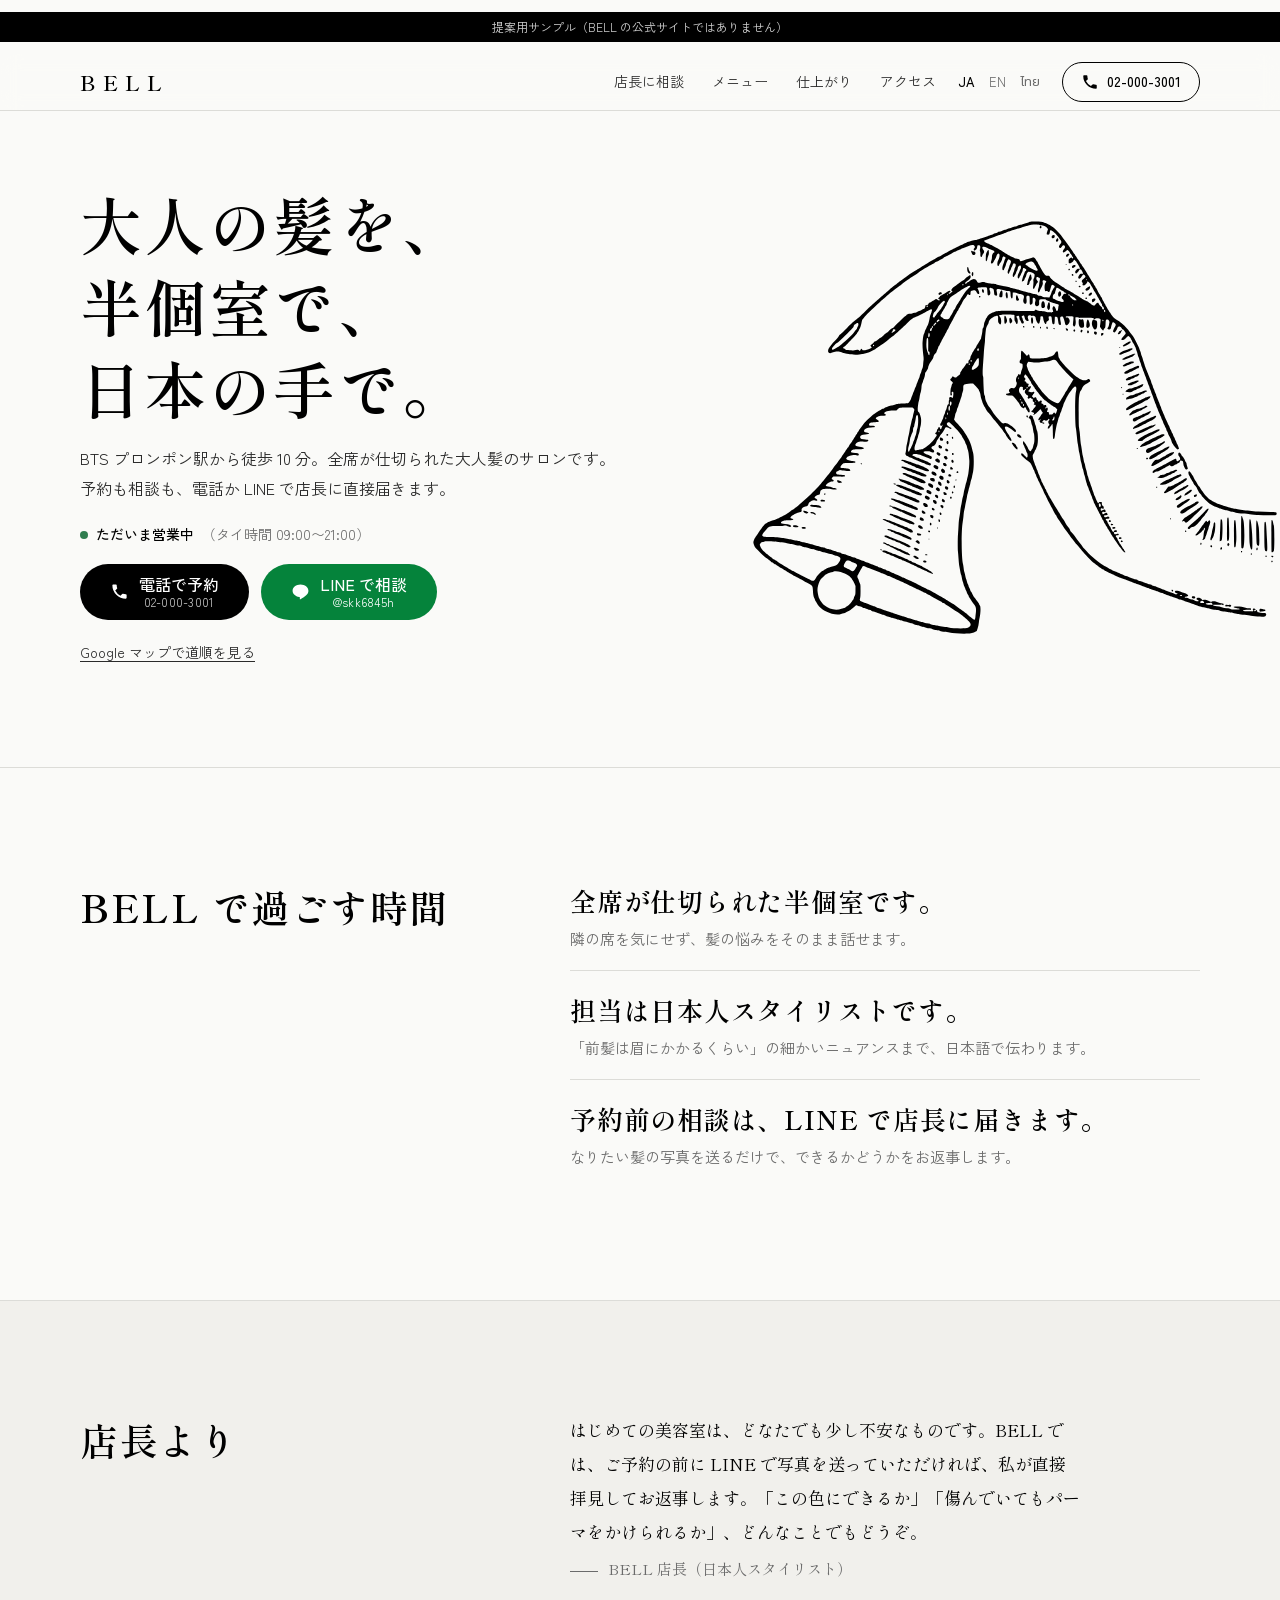
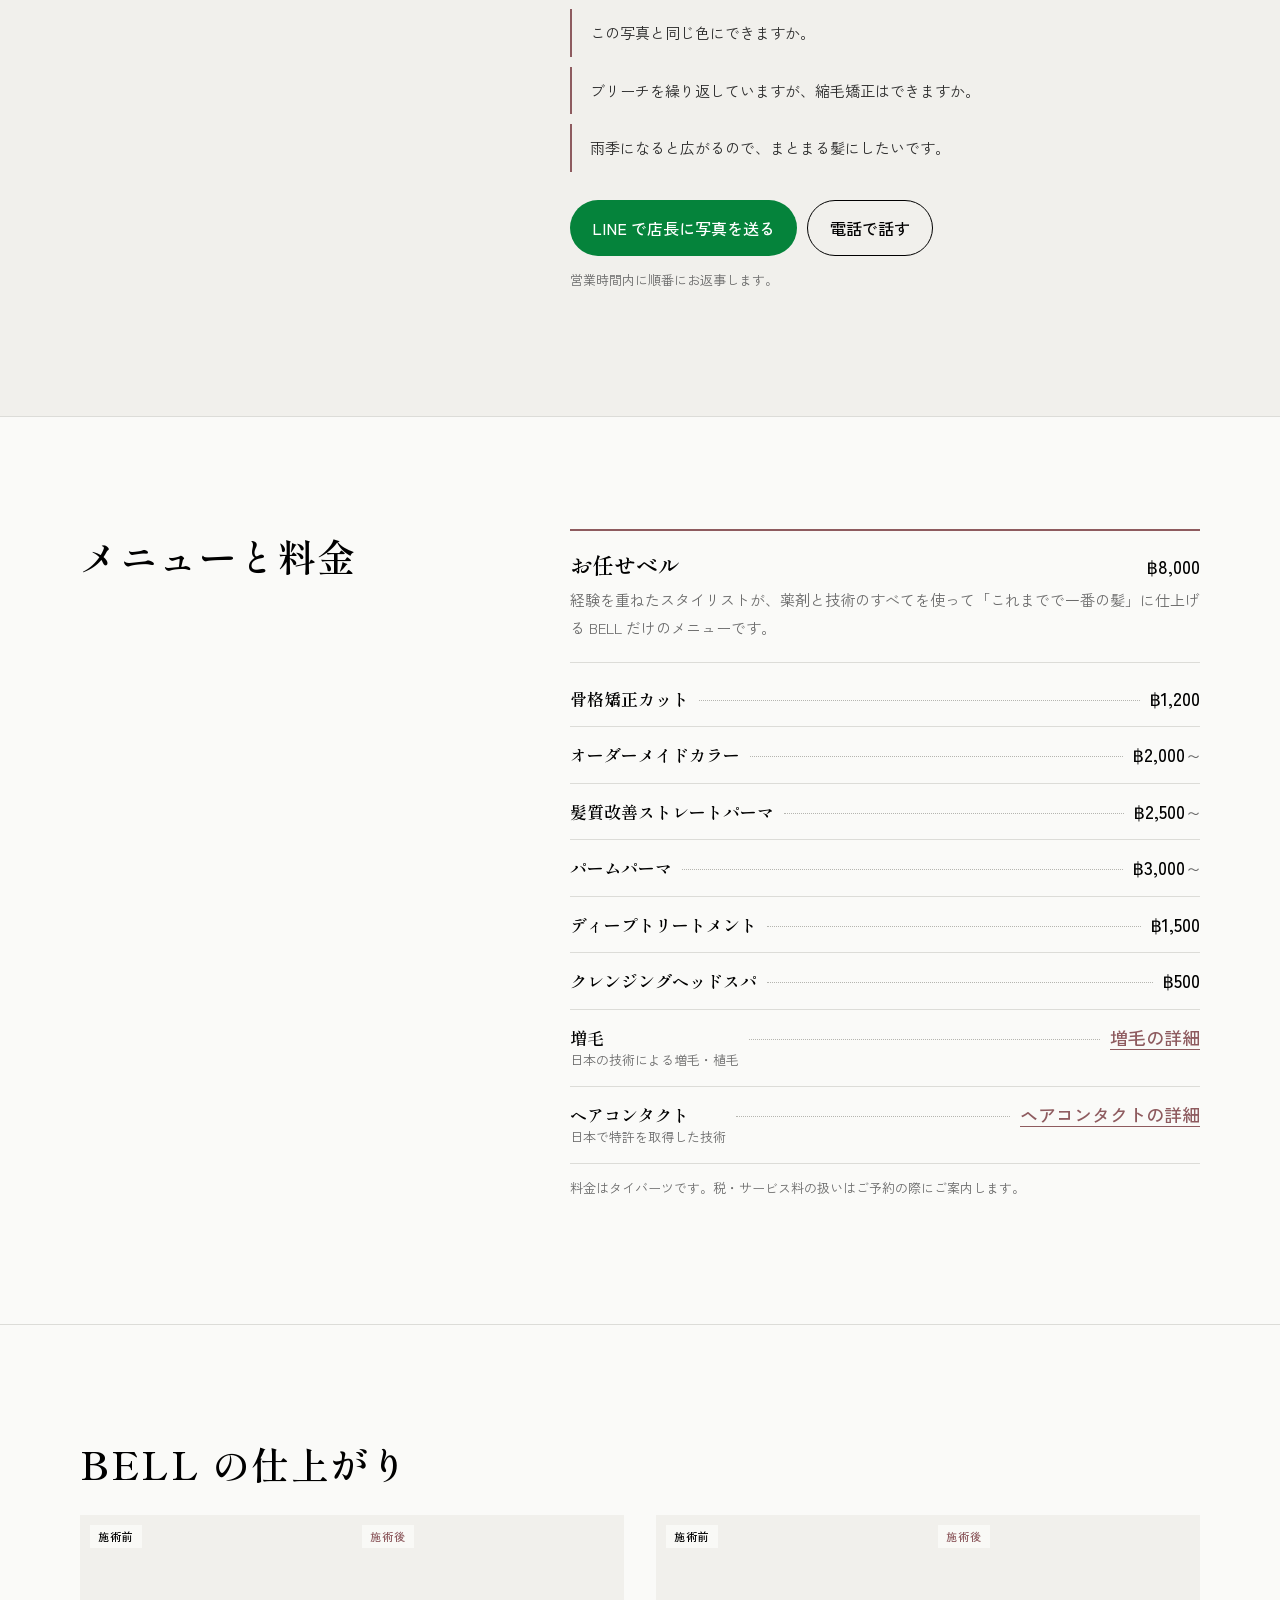
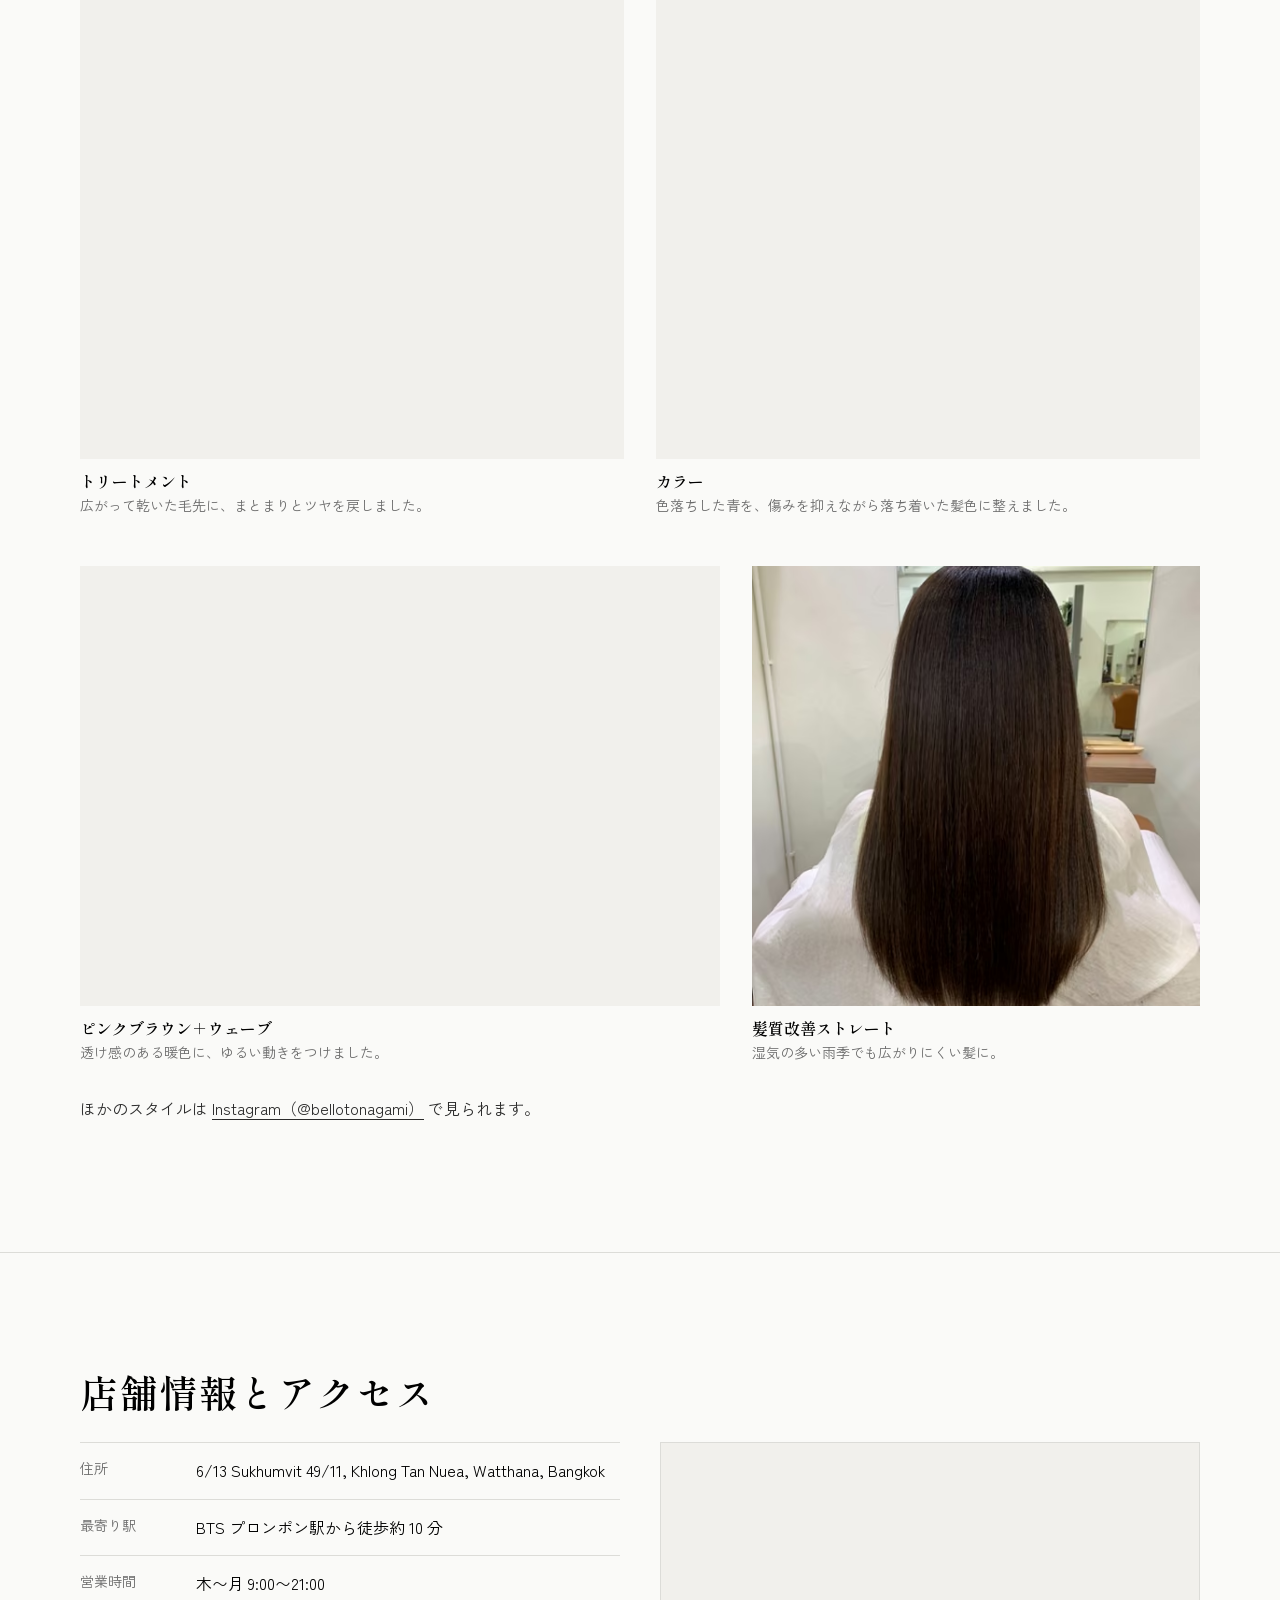
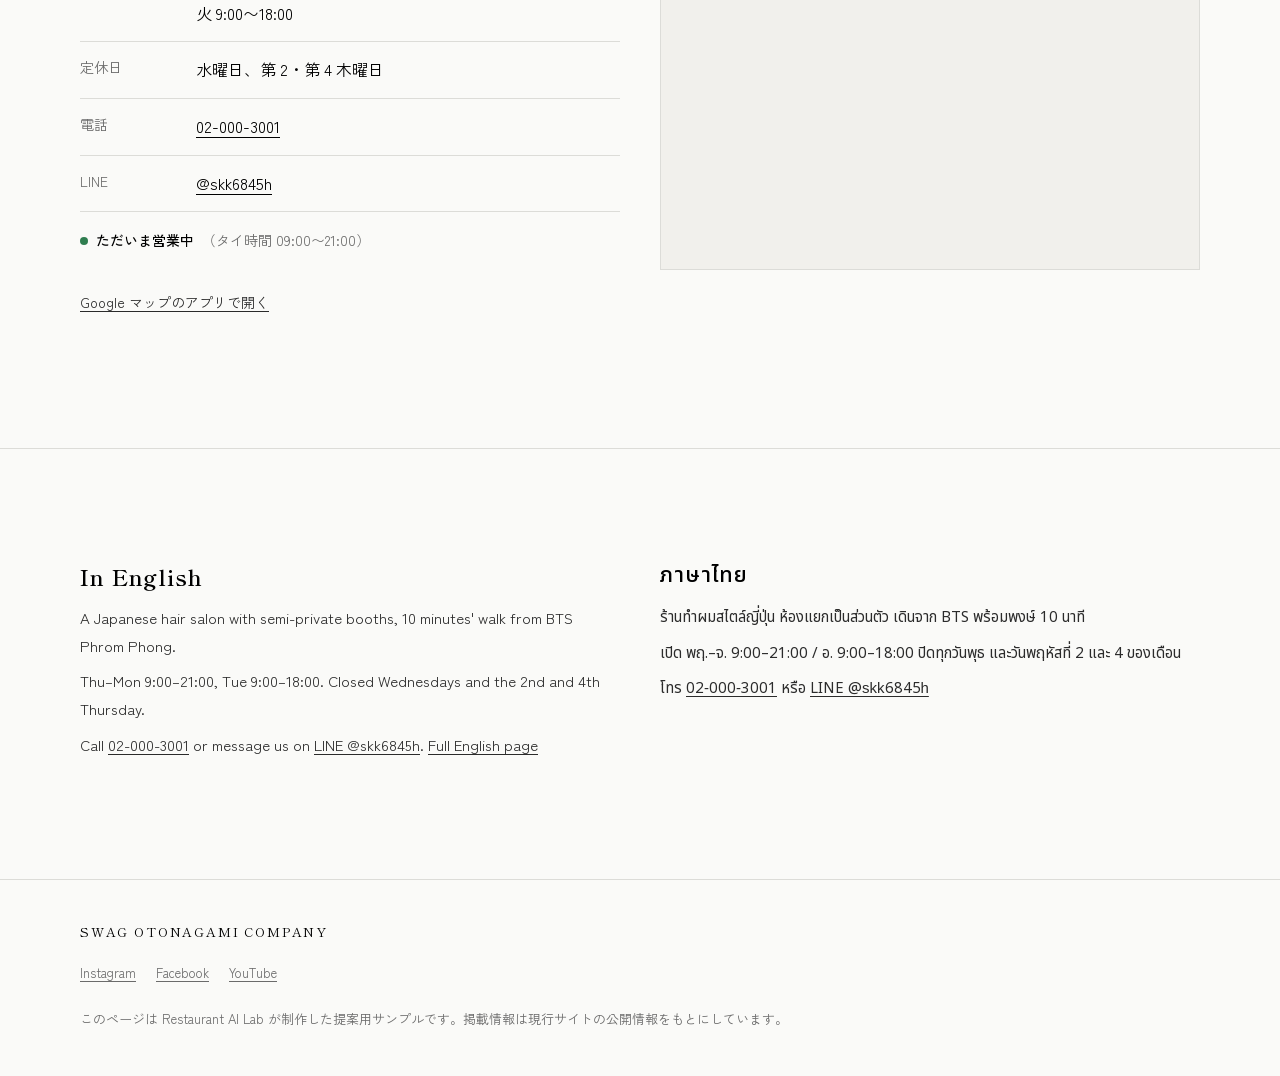
==== commit 8556d4c8: "v2: メニューのリンク文を具体的にする Co-Authored-By: Claude Opus 5.5 <noreply@anthropic.com>" ====
--- a/index.html
+++ b/index.html
@@ -155,8 +155,8 @@
           <li><span class="name">パームパーマ</span><span class="dots" aria-hidden="true"></span><span class="price">฿3,000<span class="from">〜</span></span></li>
           <li><span class="name">ディープトリートメント</span><span class="dots" aria-hidden="true"></span><span class="price">฿1,500</span></li>
           <li><span class="name">クレンジングヘッドスパ</span><span class="dots" aria-hidden="true"></span><span class="price">฿500</span></li>
-          <li><span class="name">増毛<small>日本の技術による増毛・植毛</small></span><span class="dots" aria-hidden="true"></span><a class="price" href="http://microup.otonagamibell.site/" target="_blank" rel="noopener" data-dummy="lp-links">詳しく見る</a></li>
-          <li><span class="name">ヘアコンタクト<small>日本で特許を取得した技術</small></span><span class="dots" aria-hidden="true"></span><a class="price" href="http://otonagamibell.site/lp/" target="_blank" rel="noopener">詳しく見る</a></li>
+          <li><span class="name">増毛<small>日本の技術による増毛・植毛</small></span><span class="dots" aria-hidden="true"></span><a class="price" href="http://microup.otonagamibell.site/" target="_blank" rel="noopener" data-dummy="lp-links">増毛の詳細</a></li>
+          <li><span class="name">ヘアコンタクト<small>日本で特許を取得した技術</small></span><span class="dots" aria-hidden="true"></span><a class="price" href="http://otonagamibell.site/lp/" target="_blank" rel="noopener">ヘアコンタクトの詳細</a></li>
         </ul>
         <p class="note" data-dummy="tax-service">料金はタイバーツです。税・サービス料の扱いはご予約の際にご案内します。</p>
       </div>
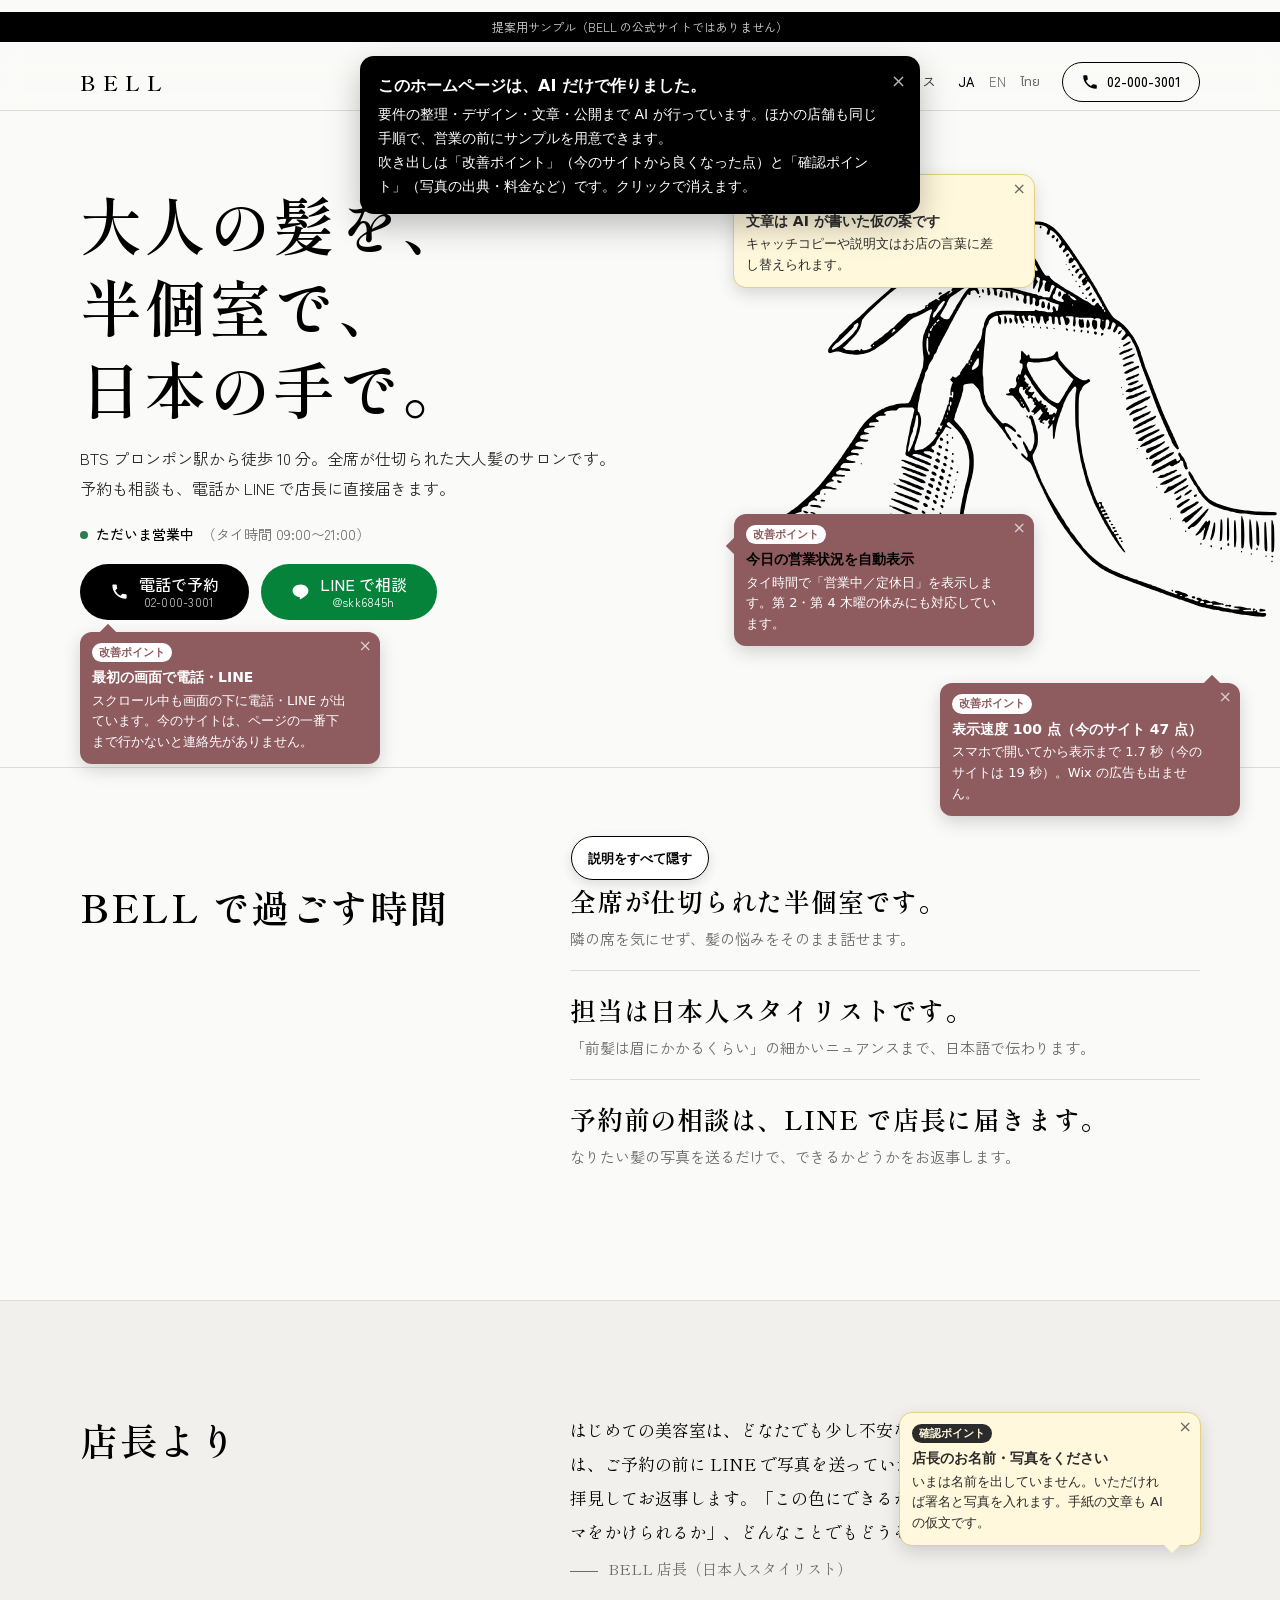
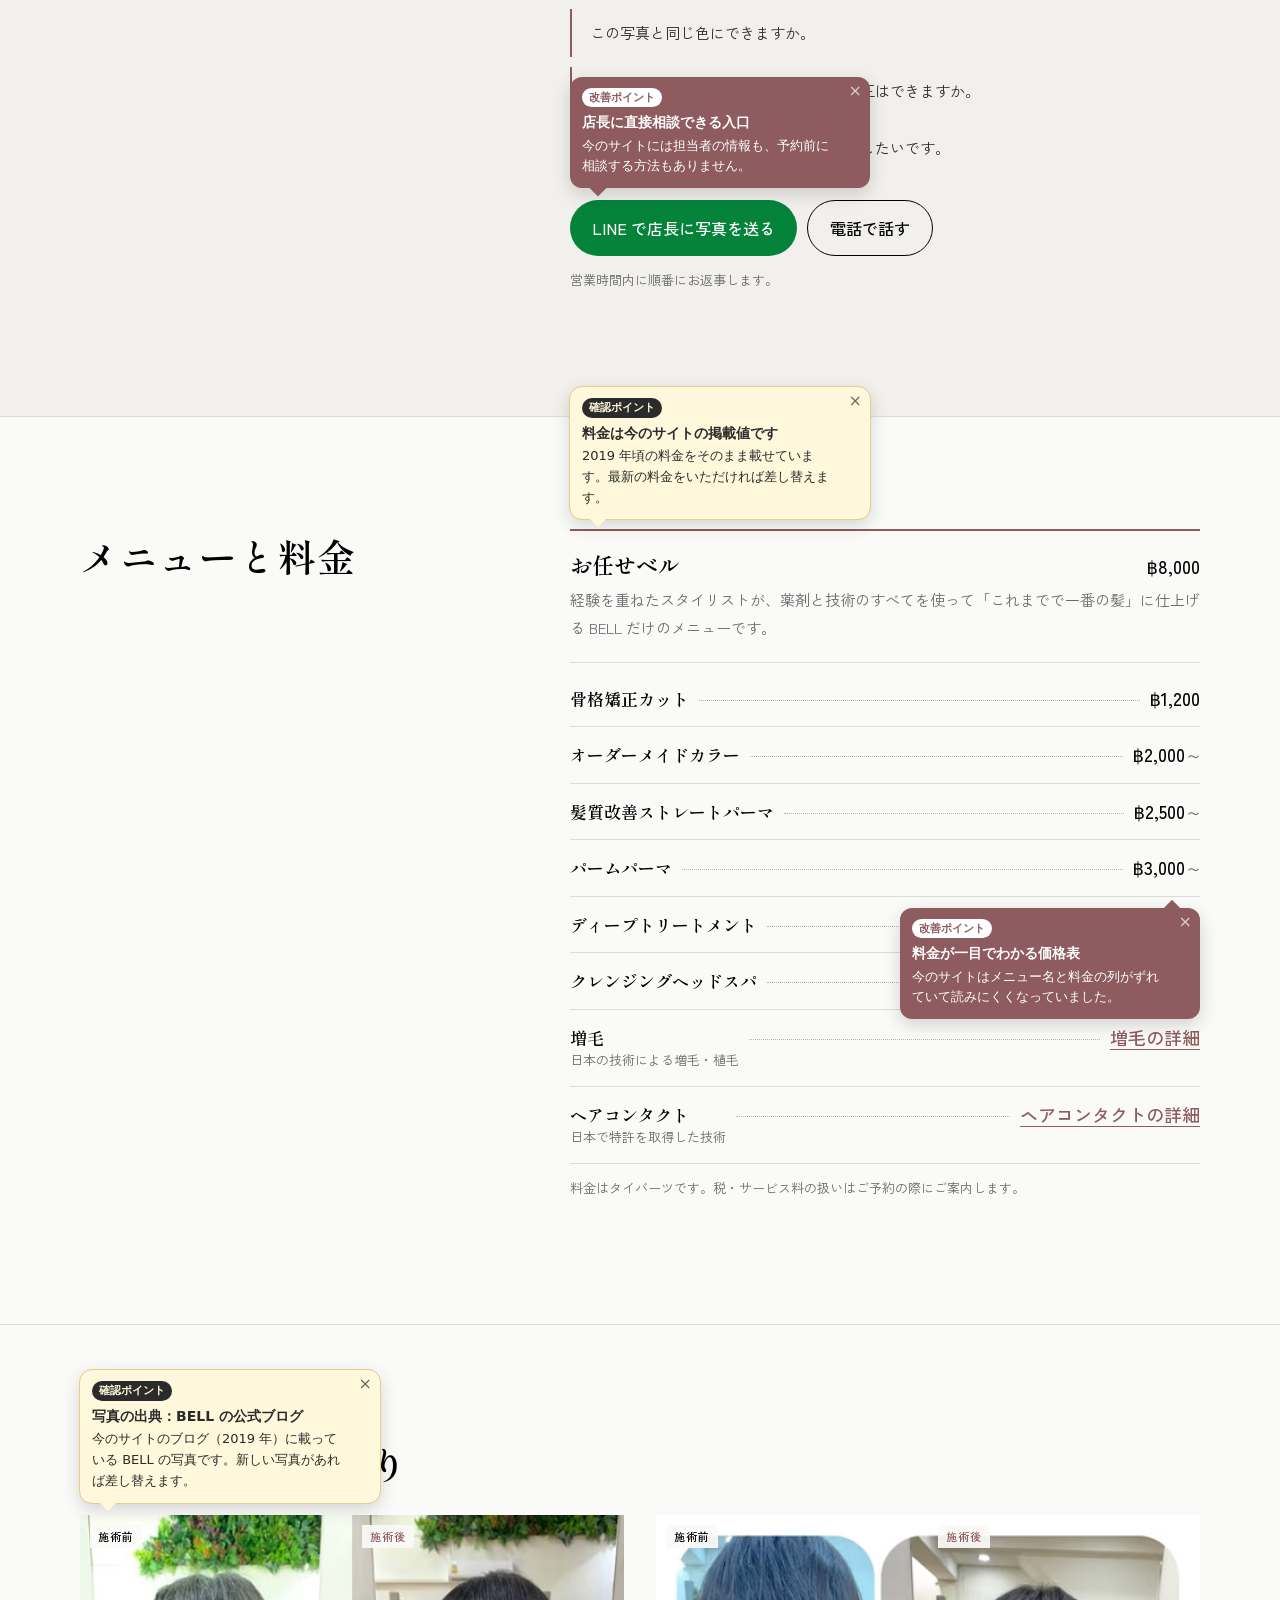
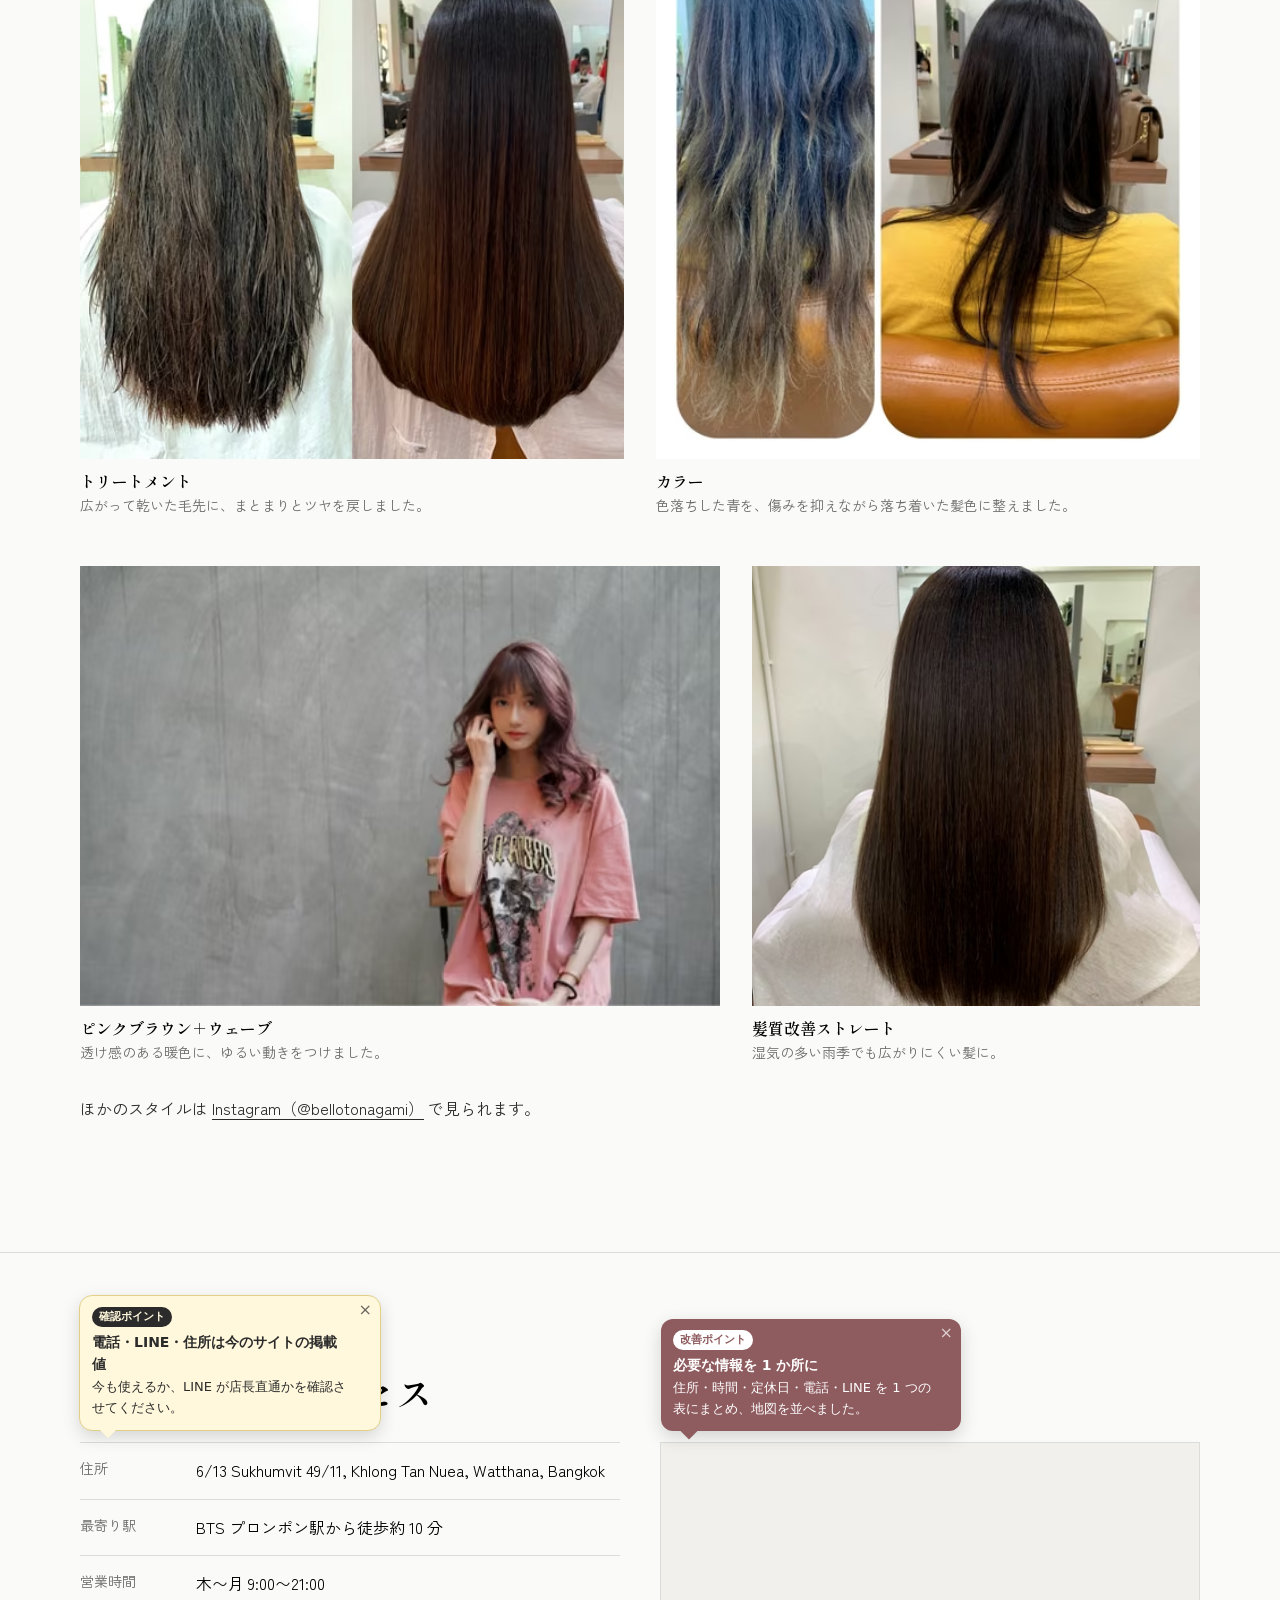
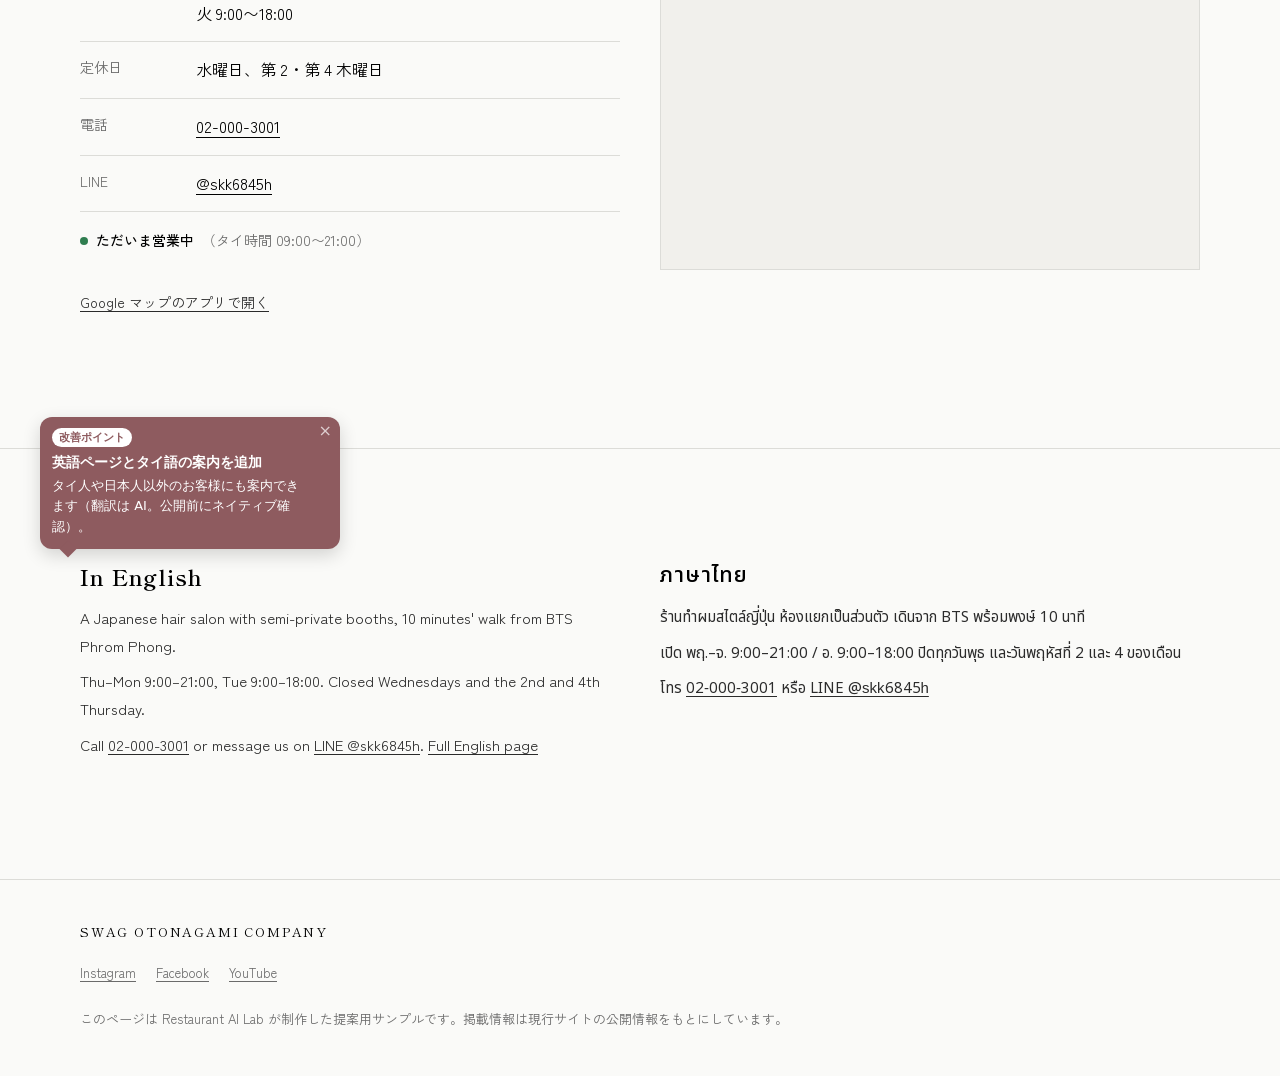
==== commit 51b23403: "v2: Ponさん向けの説明吹き出し（改善ポイント・確認ポイント）を追加 Co-Authored-By: Claude Opus 5.5 <noreply@anthropic.com>" ====
--- a/index.html
+++ b/index.html
@@ -19,7 +19,7 @@
 <meta name="twitter:card" content="summary_large_image">
 <link rel="preload" href="fonts/ja-ShipporiMincho-600.woff2" as="font" type="font/woff2" crossorigin>
 <link rel="preload" href="fonts/ja-ZenKakuGothicNew-400.woff2" as="font" type="font/woff2" crossorigin>
-<style>@font-face{font-family:'Shippori Mincho';font-style:normal;font-weight:400;font-display:swap;src:url(fonts/ja-ShipporiMincho-400.woff2) format('woff2');unicode-range:U+a,U+20-7e,U+e01-e02,U+e07-e08,U+e0d,U+e14-e15,U+e17-e19,U+e1b-e1c,U+e1e,U+e20-e25,U+e27,U+e29-e2b,U+e2d,U+e30-e35,U+e37-e38,U+e3f-e42,U+e44,U+e47-e49,U+e4c,U+2013,U+3001-3002,U+300c-300d,U+301c,U+3042,U+3044,U+3046,U+3048,U+304a-304d,U+304f,U+3051-3054,U+3057-305b,U+305d-3061,U+3063-3064,U+3066-306b,U+306d-3070,U+3078-3079,U+307b,U+307e-307f,U+3081-3082,U+3086,U+3088-308c,U+308f,U+3092-3093,U+30a2-30a4,U+30a6-30a7,U+30aa-30ab,U+30af-30b0,U+30b3,U+30b5,U+30b8-30b9,U+30bb,U+30bf-30c1,U+30c3-30c4,U+30c7-30c9,U+30cb,U+30d0-30d1,U+30d3-30d4,U+30d6-30da,U+30dd-30de,U+30e0-30e1,U+30e4-30e5,U+30e9-30ed,U+30f3,U+30fb-30fc,U+4e00,U+4e0a,U+4e0d,U+4e2d,U+4e7e,U+4e86,U+4e88,U+4e8b,U+4eba,U+4ed5,U+4ed8,U+4efb,U+4f11,U+4f1d,U+4f4f,U+4f5c,U+4f7f,U+500b,U+50b7,U+5148,U+5168,U+516c,U+5185,U+5199,U+5206-5207,U+5236,U+524d,U+5264,U+52d5,U+534a,U+53d6-53d7,U+540c,U+5584,U+55b6,U+5831,U+5897,U+591a,U+5927,U+5b63,U+5b89,U+5b9a,U+5ba4,U+5bb9,U+5bc4,U+5c11,U+5c4a,U+5e2d,U+5e83,U+5e97,U+5f0f,U+5f53,U+5f8c,U+5f92,U+5f97,U+60a9,U+60c5,U+611f,U+623b,U+6240,U+624b,U+6271,U+6280,U+6291,U+62c5,U+62dd,U+63a5,U+63b2,U+63d0,U+6539,U+6574,U+6587,U+6599,U+65bd,U+65e5,U+6642,U+6696,U+66dc,U+6700,U+6708,U+6728,U+672c,U+683c,U+6848,U+690d,U+696d,U+6b63,U+6b69,U+6bdb,U+6c17,U+6c34,U+6e7f,U+706b,U+7279,U+73fe,U+7528,U+756a,U+76f4,U+76f8,U+7709,U+771f,U+7740,U+77ef,U+78ba,U+79c1,U+79fb,U+7a0e,U+7b2c,U+7d04,U+7d30,U+7d42,U+7d4c,U+7e2e,U+7e70,U+7f8e,U+8217,U+8272,U+843d,U+85ac,U+884c,U+8853,U+898b,U+8a31,U+8a71,U+8a73,U+8a8d,U+8a9e,U+8ac7,U+8cea,U+8f09,U+8fd4,U+9001,U+900f,U+904e,U+9053,U+91cd,U+91d1,U+9577,U+958b,U+9593,U+969b,U+96a3,U+96e8,U+96fb,U+9752,U+9806,U+99c5,U+9a13,U+9aa8,U+9aea,U+ff08-ff09,U+ff0b,U+ff5c}@font-face{font-family:'Shippori Mincho';font-style:normal;font-weight:600;font-display:swap;src:url(fonts/ja-ShipporiMincho-600.woff2) format('woff2');unicode-range:U+a,U+20-7e,U+e01-e02,U+e07-e08,U+e0d,U+e14-e15,U+e17-e19,U+e1b-e1c,U+e1e,U+e20-e25,U+e27,U+e29-e2b,U+e2d,U+e30-e35,U+e37-e38,U+e3f-e42,U+e44,U+e47-e49,U+e4c,U+2013,U+3001-3002,U+300c-300d,U+301c,U+3042,U+3044,U+3046,U+3048,U+304a-304d,U+304f,U+3051-3054,U+3057-305b,U+305d-3061,U+3063-3064,U+3066-306b,U+306d-3070,U+3078-3079,U+307b,U+307e-307f,U+3081-3082,U+3086,U+3088-308c,U+308f,U+3092-3093,U+30a2-30a4,U+30a6-30a7,U+30aa-30ab,U+30af-30b0,U+30b3,U+30b5,U+30b8-30b9,U+30bb,U+30bf-30c1,U+30c3-30c4,U+30c7-30c9,U+30cb,U+30d0-30d1,U+30d3-30d4,U+30d6-30da,U+30dd-30de,U+30e0-30e1,U+30e4-30e5,U+30e9-30ed,U+30f3,U+30fb-30fc,U+4e00,U+4e0a,U+4e0d,U+4e2d,U+4e7e,U+4e86,U+4e88,U+4e8b,U+4eba,U+4ed5,U+4ed8,U+4efb,U+4f11,U+4f1d,U+4f4f,U+4f5c,U+4f7f,U+500b,U+50b7,U+5148,U+5168,U+516c,U+5185,U+5199,U+5206-5207,U+5236,U+524d,U+5264,U+52d5,U+534a,U+53d6-53d7,U+540c,U+5584,U+55b6,U+5831,U+5897,U+591a,U+5927,U+5b63,U+5b89,U+5b9a,U+5ba4,U+5bb9,U+5bc4,U+5c11,U+5c4a,U+5e2d,U+5e83,U+5e97,U+5f0f,U+5f53,U+5f8c,U+5f92,U+5f97,U+60a9,U+60c5,U+611f,U+623b,U+6240,U+624b,U+6271,U+6280,U+6291,U+62c5,U+62dd,U+63a5,U+63b2,U+63d0,U+6539,U+6574,U+6587,U+6599,U+65bd,U+65e5,U+6642,U+6696,U+66dc,U+6700,U+6708,U+6728,U+672c,U+683c,U+6848,U+690d,U+696d,U+6b63,U+6b69,U+6bdb,U+6c17,U+6c34,U+6e7f,U+706b,U+7279,U+73fe,U+7528,U+756a,U+76f4,U+76f8,U+7709,U+771f,U+7740,U+77ef,U+78ba,U+79c1,U+79fb,U+7a0e,U+7b2c,U+7d04,U+7d30,U+7d42,U+7d4c,U+7e2e,U+7e70,U+7f8e,U+8217,U+8272,U+843d,U+85ac,U+884c,U+8853,U+898b,U+8a31,U+8a71,U+8a73,U+8a8d,U+8a9e,U+8ac7,U+8cea,U+8f09,U+8fd4,U+9001,U+900f,U+904e,U+9053,U+91cd,U+91d1,U+9577,U+958b,U+9593,U+969b,U+96a3,U+96e8,U+96fb,U+9752,U+9806,U+99c5,U+9a13,U+9aa8,U+9aea,U+ff08-ff09,U+ff0b,U+ff5c}@font-face{font-family:'Zen Kaku Gothic New';font-style:normal;font-weight:400;font-display:swap;src:url(fonts/ja-ZenKakuGothicNew-400.woff2) format('woff2');unicode-range:U+a,U+20-7e,U+e01-e02,U+e07-e08,U+e0d,U+e14-e15,U+e17-e19,U+e1b-e1c,U+e1e,U+e20-e25,U+e27,U+e29-e2b,U+e2d,U+e30-e35,U+e37-e38,U+e3f-e42,U+e44,U+e47-e49,U+e4c,U+2013,U+3001-3002,U+300c-300d,U+301c,U+3042,U+3044,U+3046,U+3048,U+304a-304d,U+304f,U+3051-3054,U+3057-305b,U+305d-3061,U+3063-3064,U+3066-306b,U+306d-3070,U+3078-3079,U+307b,U+307e-307f,U+3081-3082,U+3086,U+3088-308c,U+308f,U+3092-3093,U+30a2-30a4,U+30a6-30a7,U+30aa-30ab,U+30af-30b0,U+30b3,U+30b5,U+30b8-30b9,U+30bb,U+30bf-30c1,U+30c3-30c4,U+30c7-30c9,U+30cb,U+30d0-30d1,U+30d3-30d4,U+30d6-30da,U+30dd-30de,U+30e0-30e1,U+30e4-30e5,U+30e9-30ed,U+30f3,U+30fb-30fc,U+4e00,U+4e0a,U+4e0d,U+4e2d,U+4e7e,U+4e86,U+4e88,U+4e8b,U+4eba,U+4ed5,U+4ed8,U+4efb,U+4f11,U+4f1d,U+4f4f,U+4f5c,U+4f7f,U+500b,U+50b7,U+5148,U+5168,U+516c,U+5185,U+5199,U+5206-5207,U+5236,U+524d,U+5264,U+52d5,U+534a,U+53d6-53d7,U+540c,U+5584,U+55b6,U+5831,U+5897,U+591a,U+5927,U+5b63,U+5b89,U+5b9a,U+5ba4,U+5bb9,U+5bc4,U+5c11,U+5c4a,U+5e2d,U+5e83,U+5e97,U+5f0f,U+5f53,U+5f8c,U+5f92,U+5f97,U+60a9,U+60c5,U+611f,U+623b,U+6240,U+624b,U+6271,U+6280,U+6291,U+62c5,U+62dd,U+63a5,U+63b2,U+63d0,U+6539,U+6574,U+6587,U+6599,U+65bd,U+65e5,U+6642,U+6696,U+66dc,U+6700,U+6708,U+6728,U+672c,U+683c,U+6848,U+690d,U+696d,U+6b63,U+6b69,U+6bdb,U+6c17,U+6c34,U+6e7f,U+706b,U+7279,U+73fe,U+7528,U+756a,U+76f4,U+76f8,U+7709,U+771f,U+7740,U+77ef,U+78ba,U+79c1,U+79fb,U+7a0e,U+7b2c,U+7d04,U+7d30,U+7d42,U+7d4c,U+7e2e,U+7e70,U+7f8e,U+8217,U+8272,U+843d,U+85ac,U+884c,U+8853,U+898b,U+8a31,U+8a71,U+8a73,U+8a8d,U+8a9e,U+8ac7,U+8cea,U+8f09,U+8fd4,U+9001,U+900f,U+904e,U+9053,U+91cd,U+91d1,U+9577,U+958b,U+9593,U+969b,U+96a3,U+96e8,U+96fb,U+9752,U+9806,U+99c5,U+9a13,U+9aa8,U+9aea,U+ff08-ff09,U+ff0b,U+ff5c}@font-face{font-family:'Zen Kaku Gothic New';font-style:normal;font-weight:500;font-display:swap;src:url(fonts/ja-ZenKakuGothicNew-500.woff2) format('woff2');unicode-range:U+a,U+20-7e,U+e01-e02,U+e07-e08,U+e0d,U+e14-e15,U+e17-e19,U+e1b-e1c,U+e1e,U+e20-e25,U+e27,U+e29-e2b,U+e2d,U+e30-e35,U+e37-e38,U+e3f-e42,U+e44,U+e47-e49,U+e4c,U+2013,U+3001-3002,U+300c-300d,U+301c,U+3042,U+3044,U+3046,U+3048,U+304a-304d,U+304f,U+3051-3054,U+3057-305b,U+305d-3061,U+3063-3064,U+3066-306b,U+306d-3070,U+3078-3079,U+307b,U+307e-307f,U+3081-3082,U+3086,U+3088-308c,U+308f,U+3092-3093,U+30a2-30a4,U+30a6-30a7,U+30aa-30ab,U+30af-30b0,U+30b3,U+30b5,U+30b8-30b9,U+30bb,U+30bf-30c1,U+30c3-30c4,U+30c7-30c9,U+30cb,U+30d0-30d1,U+30d3-30d4,U+30d6-30da,U+30dd-30de,U+30e0-30e1,U+30e4-30e5,U+30e9-30ed,U+30f3,U+30fb-30fc,U+4e00,U+4e0a,U+4e0d,U+4e2d,U+4e7e,U+4e86,U+4e88,U+4e8b,U+4eba,U+4ed5,U+4ed8,U+4efb,U+4f11,U+4f1d,U+4f4f,U+4f5c,U+4f7f,U+500b,U+50b7,U+5148,U+5168,U+516c,U+5185,U+5199,U+5206-5207,U+5236,U+524d,U+5264,U+52d5,U+534a,U+53d6-53d7,U+540c,U+5584,U+55b6,U+5831,U+5897,U+591a,U+5927,U+5b63,U+5b89,U+5b9a,U+5ba4,U+5bb9,U+5bc4,U+5c11,U+5c4a,U+5e2d,U+5e83,U+5e97,U+5f0f,U+5f53,U+5f8c,U+5f92,U+5f97,U+60a9,U+60c5,U+611f,U+623b,U+6240,U+624b,U+6271,U+6280,U+6291,U+62c5,U+62dd,U+63a5,U+63b2,U+63d0,U+6539,U+6574,U+6587,U+6599,U+65bd,U+65e5,U+6642,U+6696,U+66dc,U+6700,U+6708,U+6728,U+672c,U+683c,U+6848,U+690d,U+696d,U+6b63,U+6b69,U+6bdb,U+6c17,U+6c34,U+6e7f,U+706b,U+7279,U+73fe,U+7528,U+756a,U+76f4,U+76f8,U+7709,U+771f,U+7740,U+77ef,U+78ba,U+79c1,U+79fb,U+7a0e,U+7b2c,U+7d04,U+7d30,U+7d42,U+7d4c,U+7e2e,U+7e70,U+7f8e,U+8217,U+8272,U+843d,U+85ac,U+884c,U+8853,U+898b,U+8a31,U+8a71,U+8a73,U+8a8d,U+8a9e,U+8ac7,U+8cea,U+8f09,U+8fd4,U+9001,U+900f,U+904e,U+9053,U+91cd,U+91d1,U+9577,U+958b,U+9593,U+969b,U+96a3,U+96e8,U+96fb,U+9752,U+9806,U+99c5,U+9a13,U+9aa8,U+9aea,U+ff08-ff09,U+ff0b,U+ff5c}@font-face{font-family:'Noto Sans Thai';font-style:normal;font-weight:400;font-stretch:100%;font-display:swap;src:url(fonts/th-NotoSansThai-400.woff2) format('woff2');unicode-range:U+20,U+28-29,U+2e-3a,U+40,U+42,U+45,U+49,U+4c,U+4e,U+53-54,U+e01-e02,U+e07-e08,U+e0d,U+e14-e15,U+e17-e19,U+e1b-e1c,U+e1e,U+e20-e25,U+e27,U+e29-e2b,U+e2d,U+e30-e35,U+e37-e38,U+e3f-e42,U+e44,U+e47-e49,U+e4c-e4d,U+2013}@font-face{font-family:'Noto Sans Thai';font-style:normal;font-weight:500;font-stretch:100%;font-display:swap;src:url(fonts/th-NotoSansThai-500.woff2) format('woff2');unicode-range:U+20,U+28-29,U+2e-3a,U+40,U+42,U+45,U+49,U+4c,U+4e,U+53-54,U+e01-e02,U+e07-e08,U+e0d,U+e14-e15,U+e17-e19,U+e1b-e1c,U+e1e,U+e20-e25,U+e27,U+e29-e2b,U+e2d,U+e30-e35,U+e37-e38,U+e3f-e42,U+e44,U+e47-e49,U+e4c-e4d,U+2013}:root{--paper:#fafaf8;--paper-2:#f1f0ec;--ink:#000;--text:#2b2b2b;--muted:#6b6b6b;--rule:#dcdcd8;--rose:#8e5b5f;--rose-soft:#efe4e4;--line:#05833b;--open:#2f7d4f;--closed:#a4463a;--serif:"Shippori Mincho","Hiragino Mincho ProN","Yu Mincho",serif;--sans:"Zen Kaku Gothic New","Hiragino Sans","Noto Sans JP",system-ui,sans-serif;--thai:"Noto Sans Thai","Thonburi",sans-serif;--gutter:16px;--max:1120px;--bar-h:64px}@media (min-width:600px){:root{--gutter:32px}}@media (min-width:1024px){:root{--gutter:40px}}*,*::before,*::after{box-sizing:border-box}html{-webkit-text-size-adjust:100%}@media (prefers-reduced-motion:no-preference){html{scroll-behavior:smooth}}body{margin:0;background:var(--paper);color:var(--text);font:400 16px/1.85 var(--sans);font-feature-settings:"palt" 0;padding-bottom:calc(var(--bar-h) + env(safe-area-inset-bottom));overflow-x:clip}img,svg{display:block;max-width:100%;height:auto}a{color:inherit;text-underline-offset:.22em;text-decoration-thickness:1px}a:hover{color:var(--rose)}:focus-visible{outline:2px solid var(--rose);outline-offset:3px}::selection{background:var(--rose-soft)}[lang="th"]{font-family:var(--thai)}.wrap{width:100%;max-width:calc(var(--max) + var(--gutter) * 2);margin:0 auto;padding:0 var(--gutter)}.skip{position:absolute;left:-999px;top:0;background:var(--ink);color:#fff;padding:8px 12px;z-index:100}.skip:focus{left:8px;top:8px}.visually-hidden{position:absolute;width:1px;height:1px;overflow:hidden;clip:rect(0 0 0 0);white-space:nowrap}.sample-note{background:var(--ink);color:#cfcfcf;font-size:12px;line-height:1.5;text-align:center;padding:6px var(--gutter)}.site-head{position:sticky;top:0;z-index:20;background:rgba(250,250,248,.95);border-bottom:1px solid var(--rule)}@supports (backdrop-filter:blur(1px)){.site-head{background:rgba(250,250,248,.82);backdrop-filter:blur(10px)}}.site-head .wrap{display:flex;align-items:center;gap:16px;height:56px}.wordmark{font:600 21px/1 var(--serif);letter-spacing:.34em;text-decoration:none;color:var(--ink);margin-right:auto;padding-left:.02em}.wordmark:hover{color:var(--ink)}.nav{display:none}.lang{display:flex;gap:2px;font-size:13px}.lang a,.lang span{padding:10px 6px;text-decoration:none;color:var(--muted)}.lang [aria-current]{color:var(--ink);font-weight:500}.head-tel{display:inline-grid;place-items:center;width:44px;height:44px;border:1px solid var(--ink);border-radius:999px;color:var(--ink)}.head-tel svg{width:18px;height:18px}.head-tel .label{display:none}.btn{display:inline-flex;align-items:center;justify-content:center;gap:10px;min-height:56px;padding:8px 22px;border-radius:999px;font:500 16px/1.25 var(--sans);text-decoration:none;text-align:center}.btn svg{width:19px;height:19px;flex:none}.btn small{display:block;font-size:12px;font-weight:400;opacity:.8;letter-spacing:.02em}.btn--tel{background:var(--ink);color:#fff}.btn--tel:hover{color:#fff;background:#333}.btn--line{background:var(--line);color:#fff}.btn--line:hover{color:#fff;background:#04702f}.btn--line small{opacity:1}.btn--ghost{border:1px solid var(--ink);color:var(--ink)}.hero{position:relative;padding:20px 0 40px;overflow:hidden}.hero__art{position:relative;width:78%;margin:0 calc(var(--gutter) * -1) -6px auto;max-width:560px;transform-origin:23% 52%}@media (prefers-reduced-motion:no-preference){.hero__art{animation:ring 1.6s cubic-bezier(.36,.07,.19,.97) .5s 1 both}}@keyframes ring{0%{transform:rotate(0)}18%{transform:rotate(-4deg)}36%{transform:rotate(3deg)}54%{transform:rotate(-2deg)}72%{transform:rotate(1deg)}100%{transform:rotate(0)}}.hero h1{font:600 clamp(31px,8.6vw,62px)/1.32 var(--serif);color:var(--ink);letter-spacing:.04em;margin:0 0 16px;font-feature-settings:"palt" 1}.hero h1 span{display:block}.hero__lead{margin:0 0 18px;max-width:34em}.status{display:flex;align-items:center;gap:8px;margin:0 0 16px;font-size:14px;color:var(--muted)}.status b{font-weight:500;color:var(--ink)}.status i{width:8px;height:8px;border-radius:50%;background:var(--muted);flex:none}.status.is-open i{background:var(--open)}.status.is-closed i{background:var(--closed)}.hero__cta{display:grid;grid-template-columns:1fr 1fr;gap:10px}.hero__map{display:inline-block;margin-top:14px;font-size:14px;padding:6px 0}.section{padding:64px 0;border-top:1px solid var(--rule)}.section h2{font:600 clamp(25px,6.4vw,38px)/1.4 var(--serif);color:var(--ink);letter-spacing:.04em;margin:0 0 24px;font-feature-settings:"palt" 1}.note{font-size:13px;color:var(--muted);line-height:1.7}.vows{list-style:none;margin:0;padding:0}.vows li{font:600 clamp(19px,5vw,26px)/1.6 var(--serif);color:var(--ink);padding:18px 0;border-top:1px solid var(--rule);letter-spacing:.03em}.vows li:first-child{border-top:0;padding-top:0}.vows li small{display:block;font:400 15px/1.75 var(--sans);color:var(--muted);letter-spacing:0;margin-top:4px}.letter{background:var(--paper-2)}.letter__body{font:400 17px/2 var(--serif);color:var(--ink);max-width:30em;margin:0 0 8px}.letter__sign{font:400 15px/1.6 var(--serif);color:var(--muted);margin:0 0 28px}.letter__sign::before{content:"";display:inline-block;width:28px;height:1px;background:var(--muted);vertical-align:middle;margin-right:10px}.asks{margin:0 0 28px;padding:0;list-style:none}.asks li{padding:10px 0 10px 18px;border-left:2px solid var(--rose);margin-bottom:10px;font-size:15px}.letter__cta{display:grid;gap:10px}.signature{border-top:2px solid var(--rose);border-bottom:1px solid var(--rule);padding:18px 0 20px;margin-bottom:8px}.signature__row{display:flex;justify-content:space-between;align-items:baseline;gap:16px}.signature h3{font:600 22px/1.4 var(--serif);color:var(--ink);margin:0}.signature p{margin:6px 0 0;font-size:15px;color:var(--muted)}.price{font:500 18px/1 var(--sans);font-variant-numeric:tabular-nums;color:var(--ink);white-space:nowrap}.price .from{font-size:13px;color:var(--muted);margin-left:2px}.prices{list-style:none;margin:0;padding:0}.prices li{display:flex;align-items:baseline;gap:10px;padding:15px 0;border-bottom:1px solid var(--rule)}.prices .name{font:600 17px/1.5 var(--serif);color:var(--ink)}.prices .name small{display:block;font:400 13px/1.6 var(--sans);color:var(--muted)}.prices .dots{flex:1;border-bottom:1px dotted #b5b5b0;transform:translateY(-5px);min-width:16px}.prices a{color:var(--rose)}.works{display:grid;gap:28px}.work{margin:0}.work__img{position:relative;background:var(--paper-2)}.work__img img{width:100%}.ba{position:absolute;top:10px;font:500 11px/1 var(--sans);letter-spacing:.08em;padding:6px 8px;background:rgba(250,250,248,.92);color:var(--ink)}.ba--before{left:10px}.ba--after{left:calc(50% + 10px);color:var(--rose)}.work figcaption{margin-top:10px;font-size:14px;color:var(--muted)}.work figcaption b{display:block;font:600 16px/1.5 var(--serif);color:var(--ink)}.works__more{margin-top:28px}.info{display:grid;gap:28px}.facts{margin:0}.facts div{display:grid;grid-template-columns:6.5em 1fr;gap:12px;padding:13px 0;border-bottom:1px solid var(--rule)}.facts div:first-child{border-top:1px solid var(--rule)}.facts dt{font-size:14px;color:var(--muted)}.facts dd{margin:0;color:var(--ink);overflow-wrap:anywhere}.facts a{font-variant-numeric:tabular-nums}.map{position:relative;aspect-ratio:4 / 3;background:var(--paper-2);border:1px solid var(--rule)}.map iframe{filter:grayscale(1) contrast(1.05)}.map iframe{position:absolute;inset:0;width:100%;height:100%;border:0}.other-lang{display:grid;gap:32px}.other-lang h2{font-size:22px;margin-bottom:12px}.other-lang p{margin:0 0 8px;font-size:15px}.other-lang [lang="th"] h2{font-family:var(--thai);font-weight:500}.site-foot{border-top:1px solid var(--rule);padding:40px 0 32px;font-size:13px;color:var(--muted)}.site-foot .brandline{font:400 13px/1.8 var(--serif);letter-spacing:.14em;color:var(--ink);margin:0 0 12px}.site-foot .sns{display:flex;flex-wrap:wrap;gap:4px 20px;margin:0 0 16px;padding:0;list-style:none}.site-foot .sns a{display:inline-block;padding:6px 0}.dock{position:fixed;left:0;right:0;bottom:0;z-index:30;display:grid;grid-template-columns:1fr 1fr;gap:8px;padding:8px var(--gutter) calc(8px + env(safe-area-inset-bottom));background:rgba(250,250,248,.97);border-top:1px solid var(--rule)}.dock .btn{min-height:48px;font-size:15px}@media (min-width:900px){body{padding-bottom:0}.dock{display:none}.nav{display:flex;gap:28px;font-size:14px}.nav a{text-decoration:none;padding:8px 0}.head-tel{width:auto;height:40px;padding:0 18px;gap:8px;display:inline-flex;align-items:center;font-weight:500;font-size:14px;text-decoration:none}.head-tel .label{display:inline;font-variant-numeric:tabular-nums}.hero{padding:72px 0 96px}.hero .wrap{display:grid;grid-template-columns:7fr 5fr;align-items:center;gap:40px}.hero__text{grid-column:1;grid-row:1}.hero__art{grid-column:2;grid-row:1;width:calc(100% + var(--gutter) + 40px);margin:0 -80px 0 0;max-width:none}.hero__cta{display:flex;gap:12px}.hero__cta .btn{padding:8px 30px}.section{padding:112px 0}.split{display:grid;grid-template-columns:5fr 7fr;gap:40px}.split>h2{align-self:start}.letter__cta{grid-template-columns:auto auto;justify-content:start}.works{grid-template-columns:repeat(12,1fr);gap:48px 32px;align-items:start}.work{grid-column:span 6}.work--wide{grid-column:span 7}.work--tall{grid-column:span 5}.work--wide img,.work--tall img{height:440px;object-fit:cover}.work--tall img{object-position:50% 35%}.info{grid-template-columns:1fr 1fr;gap:40px}.map{aspect-ratio:auto;min-height:100%}.other-lang{grid-template-columns:1fr 1fr;gap:40px}}@media (min-width:1200px){.hero__art{margin-right:-120px}}</style>
+<style>@font-face{font-family:'Shippori Mincho';font-style:normal;font-weight:400;font-display:swap;src:url(fonts/ja-ShipporiMincho-400.woff2) format('woff2');unicode-range:U+a,U+20-7e,U+e01-e02,U+e07-e08,U+e0d,U+e14-e15,U+e17-e19,U+e1b-e1c,U+e1e,U+e20-e25,U+e27,U+e29-e2b,U+e2d,U+e30-e35,U+e37-e38,U+e3f-e42,U+e44,U+e47-e49,U+e4c,U+2013,U+3001-3002,U+300c-300d,U+301c,U+3042,U+3044,U+3046,U+3048,U+304a-304d,U+304f,U+3051-3054,U+3057-305b,U+305d-3061,U+3063-3064,U+3066-306b,U+306d-3070,U+3078-3079,U+307b,U+307e-307f,U+3081-3082,U+3086,U+3088-308c,U+308f,U+3092-3093,U+30a2-30a4,U+30a6-30a7,U+30aa-30ab,U+30af-30b0,U+30b3,U+30b5,U+30b8-30b9,U+30bb,U+30bf-30c1,U+30c3-30c4,U+30c7-30c9,U+30cb,U+30d0-30d1,U+30d3-30d4,U+30d6-30da,U+30dd-30de,U+30e0-30e1,U+30e4-30e5,U+30e9-30ed,U+30f3,U+30fb-30fc,U+4e00,U+4e0a,U+4e0d,U+4e2d,U+4e7e,U+4e86,U+4e88,U+4e8b,U+4eba,U+4ed5,U+4ed8,U+4efb,U+4f11,U+4f1d,U+4f4f,U+4f5c,U+4f7f,U+500b,U+50b7,U+5148,U+5168,U+516c,U+5185,U+5199,U+5206-5207,U+5236,U+524d,U+5264,U+52d5,U+534a,U+53d6-53d7,U+540c,U+5584,U+55b6,U+5831,U+5897,U+591a,U+5927,U+5b63,U+5b89,U+5b9a,U+5ba4,U+5bb9,U+5bc4,U+5c11,U+5c4a,U+5e2d,U+5e83,U+5e97,U+5f0f,U+5f53,U+5f8c,U+5f92,U+5f97,U+60a9,U+60c5,U+611f,U+623b,U+6240,U+624b,U+6271,U+6280,U+6291,U+62c5,U+62dd,U+63a5,U+63b2,U+63d0,U+6539,U+6574,U+6587,U+6599,U+65bd,U+65e5,U+6642,U+6696,U+66dc,U+6700,U+6708,U+6728,U+672c,U+683c,U+6848,U+690d,U+696d,U+6b63,U+6b69,U+6bdb,U+6c17,U+6c34,U+6e7f,U+706b,U+7279,U+73fe,U+7528,U+756a,U+76f4,U+76f8,U+7709,U+771f,U+7740,U+77ef,U+78ba,U+79c1,U+79fb,U+7a0e,U+7b2c,U+7d04,U+7d30,U+7d42,U+7d4c,U+7e2e,U+7e70,U+7f8e,U+8217,U+8272,U+843d,U+85ac,U+884c,U+8853,U+898b,U+8a31,U+8a71,U+8a73,U+8a8d,U+8a9e,U+8ac7,U+8cea,U+8f09,U+8fd4,U+9001,U+900f,U+904e,U+9053,U+91cd,U+91d1,U+9577,U+958b,U+9593,U+969b,U+96a3,U+96e8,U+96fb,U+9752,U+9806,U+99c5,U+9a13,U+9aa8,U+9aea,U+ff08-ff09,U+ff0b,U+ff5c}@font-face{font-family:'Shippori Mincho';font-style:normal;font-weight:600;font-display:swap;src:url(fonts/ja-ShipporiMincho-600.woff2) format('woff2');unicode-range:U+a,U+20-7e,U+e01-e02,U+e07-e08,U+e0d,U+e14-e15,U+e17-e19,U+e1b-e1c,U+e1e,U+e20-e25,U+e27,U+e29-e2b,U+e2d,U+e30-e35,U+e37-e38,U+e3f-e42,U+e44,U+e47-e49,U+e4c,U+2013,U+3001-3002,U+300c-300d,U+301c,U+3042,U+3044,U+3046,U+3048,U+304a-304d,U+304f,U+3051-3054,U+3057-305b,U+305d-3061,U+3063-3064,U+3066-306b,U+306d-3070,U+3078-3079,U+307b,U+307e-307f,U+3081-3082,U+3086,U+3088-308c,U+308f,U+3092-3093,U+30a2-30a4,U+30a6-30a7,U+30aa-30ab,U+30af-30b0,U+30b3,U+30b5,U+30b8-30b9,U+30bb,U+30bf-30c1,U+30c3-30c4,U+30c7-30c9,U+30cb,U+30d0-30d1,U+30d3-30d4,U+30d6-30da,U+30dd-30de,U+30e0-30e1,U+30e4-30e5,U+30e9-30ed,U+30f3,U+30fb-30fc,U+4e00,U+4e0a,U+4e0d,U+4e2d,U+4e7e,U+4e86,U+4e88,U+4e8b,U+4eba,U+4ed5,U+4ed8,U+4efb,U+4f11,U+4f1d,U+4f4f,U+4f5c,U+4f7f,U+500b,U+50b7,U+5148,U+5168,U+516c,U+5185,U+5199,U+5206-5207,U+5236,U+524d,U+5264,U+52d5,U+534a,U+53d6-53d7,U+540c,U+5584,U+55b6,U+5831,U+5897,U+591a,U+5927,U+5b63,U+5b89,U+5b9a,U+5ba4,U+5bb9,U+5bc4,U+5c11,U+5c4a,U+5e2d,U+5e83,U+5e97,U+5f0f,U+5f53,U+5f8c,U+5f92,U+5f97,U+60a9,U+60c5,U+611f,U+623b,U+6240,U+624b,U+6271,U+6280,U+6291,U+62c5,U+62dd,U+63a5,U+63b2,U+63d0,U+6539,U+6574,U+6587,U+6599,U+65bd,U+65e5,U+6642,U+6696,U+66dc,U+6700,U+6708,U+6728,U+672c,U+683c,U+6848,U+690d,U+696d,U+6b63,U+6b69,U+6bdb,U+6c17,U+6c34,U+6e7f,U+706b,U+7279,U+73fe,U+7528,U+756a,U+76f4,U+76f8,U+7709,U+771f,U+7740,U+77ef,U+78ba,U+79c1,U+79fb,U+7a0e,U+7b2c,U+7d04,U+7d30,U+7d42,U+7d4c,U+7e2e,U+7e70,U+7f8e,U+8217,U+8272,U+843d,U+85ac,U+884c,U+8853,U+898b,U+8a31,U+8a71,U+8a73,U+8a8d,U+8a9e,U+8ac7,U+8cea,U+8f09,U+8fd4,U+9001,U+900f,U+904e,U+9053,U+91cd,U+91d1,U+9577,U+958b,U+9593,U+969b,U+96a3,U+96e8,U+96fb,U+9752,U+9806,U+99c5,U+9a13,U+9aa8,U+9aea,U+ff08-ff09,U+ff0b,U+ff5c}@font-face{font-family:'Zen Kaku Gothic New';font-style:normal;font-weight:400;font-display:swap;src:url(fonts/ja-ZenKakuGothicNew-400.woff2) format('woff2');unicode-range:U+a,U+20-7e,U+e01-e02,U+e07-e08,U+e0d,U+e14-e15,U+e17-e19,U+e1b-e1c,U+e1e,U+e20-e25,U+e27,U+e29-e2b,U+e2d,U+e30-e35,U+e37-e38,U+e3f-e42,U+e44,U+e47-e49,U+e4c,U+2013,U+3001-3002,U+300c-300d,U+301c,U+3042,U+3044,U+3046,U+3048,U+304a-304d,U+304f,U+3051-3054,U+3057-305b,U+305d-3061,U+3063-3064,U+3066-306b,U+306d-3070,U+3078-3079,U+307b,U+307e-307f,U+3081-3082,U+3086,U+3088-308c,U+308f,U+3092-3093,U+30a2-30a4,U+30a6-30a7,U+30aa-30ab,U+30af-30b0,U+30b3,U+30b5,U+30b8-30b9,U+30bb,U+30bf-30c1,U+30c3-30c4,U+30c7-30c9,U+30cb,U+30d0-30d1,U+30d3-30d4,U+30d6-30da,U+30dd-30de,U+30e0-30e1,U+30e4-30e5,U+30e9-30ed,U+30f3,U+30fb-30fc,U+4e00,U+4e0a,U+4e0d,U+4e2d,U+4e7e,U+4e86,U+4e88,U+4e8b,U+4eba,U+4ed5,U+4ed8,U+4efb,U+4f11,U+4f1d,U+4f4f,U+4f5c,U+4f7f,U+500b,U+50b7,U+5148,U+5168,U+516c,U+5185,U+5199,U+5206-5207,U+5236,U+524d,U+5264,U+52d5,U+534a,U+53d6-53d7,U+540c,U+5584,U+55b6,U+5831,U+5897,U+591a,U+5927,U+5b63,U+5b89,U+5b9a,U+5ba4,U+5bb9,U+5bc4,U+5c11,U+5c4a,U+5e2d,U+5e83,U+5e97,U+5f0f,U+5f53,U+5f8c,U+5f92,U+5f97,U+60a9,U+60c5,U+611f,U+623b,U+6240,U+624b,U+6271,U+6280,U+6291,U+62c5,U+62dd,U+63a5,U+63b2,U+63d0,U+6539,U+6574,U+6587,U+6599,U+65bd,U+65e5,U+6642,U+6696,U+66dc,U+6700,U+6708,U+6728,U+672c,U+683c,U+6848,U+690d,U+696d,U+6b63,U+6b69,U+6bdb,U+6c17,U+6c34,U+6e7f,U+706b,U+7279,U+73fe,U+7528,U+756a,U+76f4,U+76f8,U+7709,U+771f,U+7740,U+77ef,U+78ba,U+79c1,U+79fb,U+7a0e,U+7b2c,U+7d04,U+7d30,U+7d42,U+7d4c,U+7e2e,U+7e70,U+7f8e,U+8217,U+8272,U+843d,U+85ac,U+884c,U+8853,U+898b,U+8a31,U+8a71,U+8a73,U+8a8d,U+8a9e,U+8ac7,U+8cea,U+8f09,U+8fd4,U+9001,U+900f,U+904e,U+9053,U+91cd,U+91d1,U+9577,U+958b,U+9593,U+969b,U+96a3,U+96e8,U+96fb,U+9752,U+9806,U+99c5,U+9a13,U+9aa8,U+9aea,U+ff08-ff09,U+ff0b,U+ff5c}@font-face{font-family:'Zen Kaku Gothic New';font-style:normal;font-weight:500;font-display:swap;src:url(fonts/ja-ZenKakuGothicNew-500.woff2) format('woff2');unicode-range:U+a,U+20-7e,U+e01-e02,U+e07-e08,U+e0d,U+e14-e15,U+e17-e19,U+e1b-e1c,U+e1e,U+e20-e25,U+e27,U+e29-e2b,U+e2d,U+e30-e35,U+e37-e38,U+e3f-e42,U+e44,U+e47-e49,U+e4c,U+2013,U+3001-3002,U+300c-300d,U+301c,U+3042,U+3044,U+3046,U+3048,U+304a-304d,U+304f,U+3051-3054,U+3057-305b,U+305d-3061,U+3063-3064,U+3066-306b,U+306d-3070,U+3078-3079,U+307b,U+307e-307f,U+3081-3082,U+3086,U+3088-308c,U+308f,U+3092-3093,U+30a2-30a4,U+30a6-30a7,U+30aa-30ab,U+30af-30b0,U+30b3,U+30b5,U+30b8-30b9,U+30bb,U+30bf-30c1,U+30c3-30c4,U+30c7-30c9,U+30cb,U+30d0-30d1,U+30d3-30d4,U+30d6-30da,U+30dd-30de,U+30e0-30e1,U+30e4-30e5,U+30e9-30ed,U+30f3,U+30fb-30fc,U+4e00,U+4e0a,U+4e0d,U+4e2d,U+4e7e,U+4e86,U+4e88,U+4e8b,U+4eba,U+4ed5,U+4ed8,U+4efb,U+4f11,U+4f1d,U+4f4f,U+4f5c,U+4f7f,U+500b,U+50b7,U+5148,U+5168,U+516c,U+5185,U+5199,U+5206-5207,U+5236,U+524d,U+5264,U+52d5,U+534a,U+53d6-53d7,U+540c,U+5584,U+55b6,U+5831,U+5897,U+591a,U+5927,U+5b63,U+5b89,U+5b9a,U+5ba4,U+5bb9,U+5bc4,U+5c11,U+5c4a,U+5e2d,U+5e83,U+5e97,U+5f0f,U+5f53,U+5f8c,U+5f92,U+5f97,U+60a9,U+60c5,U+611f,U+623b,U+6240,U+624b,U+6271,U+6280,U+6291,U+62c5,U+62dd,U+63a5,U+63b2,U+63d0,U+6539,U+6574,U+6587,U+6599,U+65bd,U+65e5,U+6642,U+6696,U+66dc,U+6700,U+6708,U+6728,U+672c,U+683c,U+6848,U+690d,U+696d,U+6b63,U+6b69,U+6bdb,U+6c17,U+6c34,U+6e7f,U+706b,U+7279,U+73fe,U+7528,U+756a,U+76f4,U+76f8,U+7709,U+771f,U+7740,U+77ef,U+78ba,U+79c1,U+79fb,U+7a0e,U+7b2c,U+7d04,U+7d30,U+7d42,U+7d4c,U+7e2e,U+7e70,U+7f8e,U+8217,U+8272,U+843d,U+85ac,U+884c,U+8853,U+898b,U+8a31,U+8a71,U+8a73,U+8a8d,U+8a9e,U+8ac7,U+8cea,U+8f09,U+8fd4,U+9001,U+900f,U+904e,U+9053,U+91cd,U+91d1,U+9577,U+958b,U+9593,U+969b,U+96a3,U+96e8,U+96fb,U+9752,U+9806,U+99c5,U+9a13,U+9aa8,U+9aea,U+ff08-ff09,U+ff0b,U+ff5c}@font-face{font-family:'Noto Sans Thai';font-style:normal;font-weight:400;font-stretch:100%;font-display:swap;src:url(fonts/th-NotoSansThai-400.woff2) format('woff2');unicode-range:U+20,U+28-29,U+2e-3a,U+40,U+42,U+45,U+49,U+4c,U+4e,U+53-54,U+e01-e02,U+e07-e08,U+e0d,U+e14-e15,U+e17-e19,U+e1b-e1c,U+e1e,U+e20-e25,U+e27,U+e29-e2b,U+e2d,U+e30-e35,U+e37-e38,U+e3f-e42,U+e44,U+e47-e49,U+e4c-e4d,U+2013}@font-face{font-family:'Noto Sans Thai';font-style:normal;font-weight:500;font-stretch:100%;font-display:swap;src:url(fonts/th-NotoSansThai-500.woff2) format('woff2');unicode-range:U+20,U+28-29,U+2e-3a,U+40,U+42,U+45,U+49,U+4c,U+4e,U+53-54,U+e01-e02,U+e07-e08,U+e0d,U+e14-e15,U+e17-e19,U+e1b-e1c,U+e1e,U+e20-e25,U+e27,U+e29-e2b,U+e2d,U+e30-e35,U+e37-e38,U+e3f-e42,U+e44,U+e47-e49,U+e4c-e4d,U+2013}:root{--paper:#fafaf8;--paper-2:#f1f0ec;--ink:#000;--text:#2b2b2b;--muted:#6b6b6b;--rule:#dcdcd8;--rose:#8e5b5f;--rose-soft:#efe4e4;--line:#05833b;--open:#2f7d4f;--closed:#a4463a;--serif:"Shippori Mincho","Hiragino Mincho ProN","Yu Mincho",serif;--sans:"Zen Kaku Gothic New","Hiragino Sans","Noto Sans JP",system-ui,sans-serif;--thai:"Noto Sans Thai","Thonburi",sans-serif;--gutter:16px;--max:1120px;--bar-h:64px}@media (min-width:600px){:root{--gutter:32px}}@media (min-width:1024px){:root{--gutter:40px}}*,*::before,*::after{box-sizing:border-box}html{-webkit-text-size-adjust:100%}@media (prefers-reduced-motion:no-preference){html{scroll-behavior:smooth}}body{margin:0;background:var(--paper);color:var(--text);font:400 16px/1.85 var(--sans);font-feature-settings:"palt" 0;padding-bottom:calc(var(--bar-h) + env(safe-area-inset-bottom));overflow-x:clip}img,svg{display:block;max-width:100%;height:auto}a{color:inherit;text-underline-offset:.22em;text-decoration-thickness:1px}a:hover{color:var(--rose)}:focus-visible{outline:2px solid var(--rose);outline-offset:3px}::selection{background:var(--rose-soft)}[lang="th"]{font-family:var(--thai)}.wrap{width:100%;max-width:calc(var(--max) + var(--gutter) * 2);margin:0 auto;padding:0 var(--gutter)}.skip{position:absolute;left:-999px;top:0;background:var(--ink);color:#fff;padding:8px 12px;z-index:100}.skip:focus{left:8px;top:8px}.visually-hidden{position:absolute;width:1px;height:1px;overflow:hidden;clip:rect(0 0 0 0);white-space:nowrap}.sample-note{background:var(--ink);color:#cfcfcf;font-size:12px;line-height:1.5;text-align:center;padding:6px var(--gutter)}.site-head{position:sticky;top:0;z-index:20;background:rgba(250,250,248,.95);border-bottom:1px solid var(--rule)}@supports (backdrop-filter:blur(1px)){.site-head{background:rgba(250,250,248,.82);backdrop-filter:blur(10px)}}.site-head .wrap{display:flex;align-items:center;gap:16px;height:56px}.wordmark{font:600 21px/1 var(--serif);letter-spacing:.34em;text-decoration:none;color:var(--ink);margin-right:auto;padding-left:.02em}.wordmark:hover{color:var(--ink)}.nav{display:none}.lang{display:flex;gap:2px;font-size:13px}.lang a,.lang span{padding:10px 6px;text-decoration:none;color:var(--muted)}.lang [aria-current]{color:var(--ink);font-weight:500}.head-tel{display:inline-grid;place-items:center;width:44px;height:44px;border:1px solid var(--ink);border-radius:999px;color:var(--ink)}.head-tel svg{width:18px;height:18px}.head-tel .label{display:none}.btn{display:inline-flex;align-items:center;justify-content:center;gap:10px;min-height:56px;padding:8px 22px;border-radius:999px;font:500 16px/1.25 var(--sans);text-decoration:none;text-align:center}.btn svg{width:19px;height:19px;flex:none}.btn small{display:block;font-size:12px;font-weight:400;opacity:.8;letter-spacing:.02em}.btn--tel{background:var(--ink);color:#fff}.btn--tel:hover{color:#fff;background:#333}.btn--line{background:var(--line);color:#fff}.btn--line:hover{color:#fff;background:#04702f}.btn--line small{opacity:1}.btn--ghost{border:1px solid var(--ink);color:var(--ink)}.hero{position:relative;padding:20px 0 40px;overflow-x:clip}.hero__art{position:relative;width:78%;margin:0 calc(var(--gutter) * -1) -6px auto;max-width:560px;transform-origin:23% 52%}@media (prefers-reduced-motion:no-preference){.hero__art{animation:ring 1.6s cubic-bezier(.36,.07,.19,.97) .5s 1 both}}@keyframes ring{0%{transform:rotate(0)}18%{transform:rotate(-4deg)}36%{transform:rotate(3deg)}54%{transform:rotate(-2deg)}72%{transform:rotate(1deg)}100%{transform:rotate(0)}}.hero h1{font:600 clamp(31px,8.6vw,62px)/1.32 var(--serif);color:var(--ink);letter-spacing:.04em;margin:0 0 16px;font-feature-settings:"palt" 1}.hero h1 span{display:block}.hero__lead{margin:0 0 18px;max-width:34em}.status{display:flex;align-items:center;gap:8px;margin:0 0 16px;font-size:14px;color:var(--muted)}.status b{font-weight:500;color:var(--ink)}.status i{width:8px;height:8px;border-radius:50%;background:var(--muted);flex:none}.status.is-open i{background:var(--open)}.status.is-closed i{background:var(--closed)}.hero__cta{display:grid;grid-template-columns:1fr 1fr;gap:10px}.hero__map{display:inline-block;margin-top:14px;font-size:14px;padding:6px 0}.section{padding:64px 0;border-top:1px solid var(--rule)}.section h2{font:600 clamp(25px,6.4vw,38px)/1.4 var(--serif);color:var(--ink);letter-spacing:.04em;margin:0 0 24px;font-feature-settings:"palt" 1}.note{font-size:13px;color:var(--muted);line-height:1.7}.vows{list-style:none;margin:0;padding:0}.vows li{font:600 clamp(19px,5vw,26px)/1.6 var(--serif);color:var(--ink);padding:18px 0;border-top:1px solid var(--rule);letter-spacing:.03em}.vows li:first-child{border-top:0;padding-top:0}.vows li small{display:block;font:400 15px/1.75 var(--sans);color:var(--muted);letter-spacing:0;margin-top:4px}.letter{background:var(--paper-2)}.letter__body{font:400 17px/2 var(--serif);color:var(--ink);max-width:30em;margin:0 0 8px}.letter__sign{font:400 15px/1.6 var(--serif);color:var(--muted);margin:0 0 28px}.letter__sign::before{content:"";display:inline-block;width:28px;height:1px;background:var(--muted);vertical-align:middle;margin-right:10px}.asks{margin:0 0 28px;padding:0;list-style:none}.asks li{padding:10px 0 10px 18px;border-left:2px solid var(--rose);margin-bottom:10px;font-size:15px}.letter__cta{display:grid;gap:10px}.signature{border-top:2px solid var(--rose);border-bottom:1px solid var(--rule);padding:18px 0 20px;margin-bottom:8px}.signature__row{display:flex;justify-content:space-between;align-items:baseline;gap:16px}.signature h3{font:600 22px/1.4 var(--serif);color:var(--ink);margin:0}.signature p{margin:6px 0 0;font-size:15px;color:var(--muted)}.price{font:500 18px/1 var(--sans);font-variant-numeric:tabular-nums;color:var(--ink);white-space:nowrap}.price .from{font-size:13px;color:var(--muted);margin-left:2px}.prices{list-style:none;margin:0;padding:0}.prices li{display:flex;align-items:baseline;gap:10px;padding:15px 0;border-bottom:1px solid var(--rule)}.prices .name{font:600 17px/1.5 var(--serif);color:var(--ink)}.prices .name small{display:block;font:400 13px/1.6 var(--sans);color:var(--muted)}.prices .dots{flex:1;border-bottom:1px dotted #b5b5b0;transform:translateY(-5px);min-width:16px}.prices a{color:var(--rose)}.works{display:grid;gap:28px}.work{margin:0}.work__img{position:relative;background:var(--paper-2)}.work__img img{width:100%}.ba{position:absolute;top:10px;font:500 11px/1 var(--sans);letter-spacing:.08em;padding:6px 8px;background:rgba(250,250,248,.92);color:var(--ink)}.ba--before{left:10px}.ba--after{left:calc(50% + 10px);color:var(--rose)}.work figcaption{margin-top:10px;font-size:14px;color:var(--muted)}.work figcaption b{display:block;font:600 16px/1.5 var(--serif);color:var(--ink)}.works__more{margin-top:28px}.info{display:grid;gap:28px}.facts{margin:0}.facts div{display:grid;grid-template-columns:6.5em 1fr;gap:12px;padding:13px 0;border-bottom:1px solid var(--rule)}.facts div:first-child{border-top:1px solid var(--rule)}.facts dt{font-size:14px;color:var(--muted)}.facts dd{margin:0;color:var(--ink);overflow-wrap:anywhere}.facts a{font-variant-numeric:tabular-nums}.map{position:relative;aspect-ratio:4 / 3;background:var(--paper-2);border:1px solid var(--rule)}.map iframe{filter:grayscale(1) contrast(1.05)}.map iframe{position:absolute;inset:0;width:100%;height:100%;border:0}.other-lang{display:grid;gap:32px}.other-lang h2{font-size:22px;margin-bottom:12px}.other-lang p{margin:0 0 8px;font-size:15px}.other-lang [lang="th"] h2{font-family:var(--thai);font-weight:500}.site-foot{border-top:1px solid var(--rule);padding:40px 0 32px;font-size:13px;color:var(--muted)}.site-foot .brandline{font:400 13px/1.8 var(--serif);letter-spacing:.14em;color:var(--ink);margin:0 0 12px}.site-foot .sns{display:flex;flex-wrap:wrap;gap:4px 20px;margin:0 0 16px;padding:0;list-style:none}.site-foot .sns a{display:inline-block;padding:6px 0}.dock{position:fixed;left:0;right:0;bottom:0;z-index:30;display:grid;grid-template-columns:1fr 1fr;gap:8px;padding:8px var(--gutter) calc(8px + env(safe-area-inset-bottom));background:rgba(250,250,248,.97);border-top:1px solid var(--rule)}.dock .btn{min-height:48px;font-size:15px}@media (min-width:900px){body{padding-bottom:0}.dock{display:none}.nav{display:flex;gap:28px;font-size:14px}.nav a{text-decoration:none;padding:8px 0}.head-tel{width:auto;height:40px;padding:0 18px;gap:8px;display:inline-flex;align-items:center;font-weight:500;font-size:14px;text-decoration:none}.head-tel .label{display:inline;font-variant-numeric:tabular-nums}.hero{padding:72px 0 96px}.hero .wrap{display:grid;grid-template-columns:7fr 5fr;align-items:center;gap:40px}.hero__text{grid-column:1;grid-row:1}.hero__art{grid-column:2;grid-row:1;width:calc(100% + var(--gutter) + 40px);margin:0 -80px 0 0;max-width:none}.hero__cta{display:flex;gap:12px}.hero__cta .btn{padding:8px 30px}.section{padding:112px 0}.split{display:grid;grid-template-columns:5fr 7fr;gap:40px}.split>h2{align-self:start}.letter__cta{grid-template-columns:auto auto;justify-content:start}.works{grid-template-columns:repeat(12,1fr);gap:48px 32px;align-items:start}.work{grid-column:span 6}.work--wide{grid-column:span 7}.work--tall{grid-column:span 5}.work--wide img,.work--tall img{height:440px;object-fit:cover}.work--tall img{object-position:50% 35%}.info{grid-template-columns:1fr 1fr;gap:40px}.map{aspect-ratio:auto;min-height:100%}.other-lang{grid-template-columns:1fr 1fr;gap:40px}}@media (min-width:1200px){.hero__art{margin-right:-120px}}</style>
 <script type="application/ld+json">
 {
   "@context": "https://schema.org",
@@ -275,5 +275,7 @@
 </nav>
 
 <script src="js/main.js" defer></script>
+<!-- 提案用の説明吹き出し。納品時はこの 1 行を消す -->
+<script src="js/notes.js" defer></script>
 </body>
 </html>
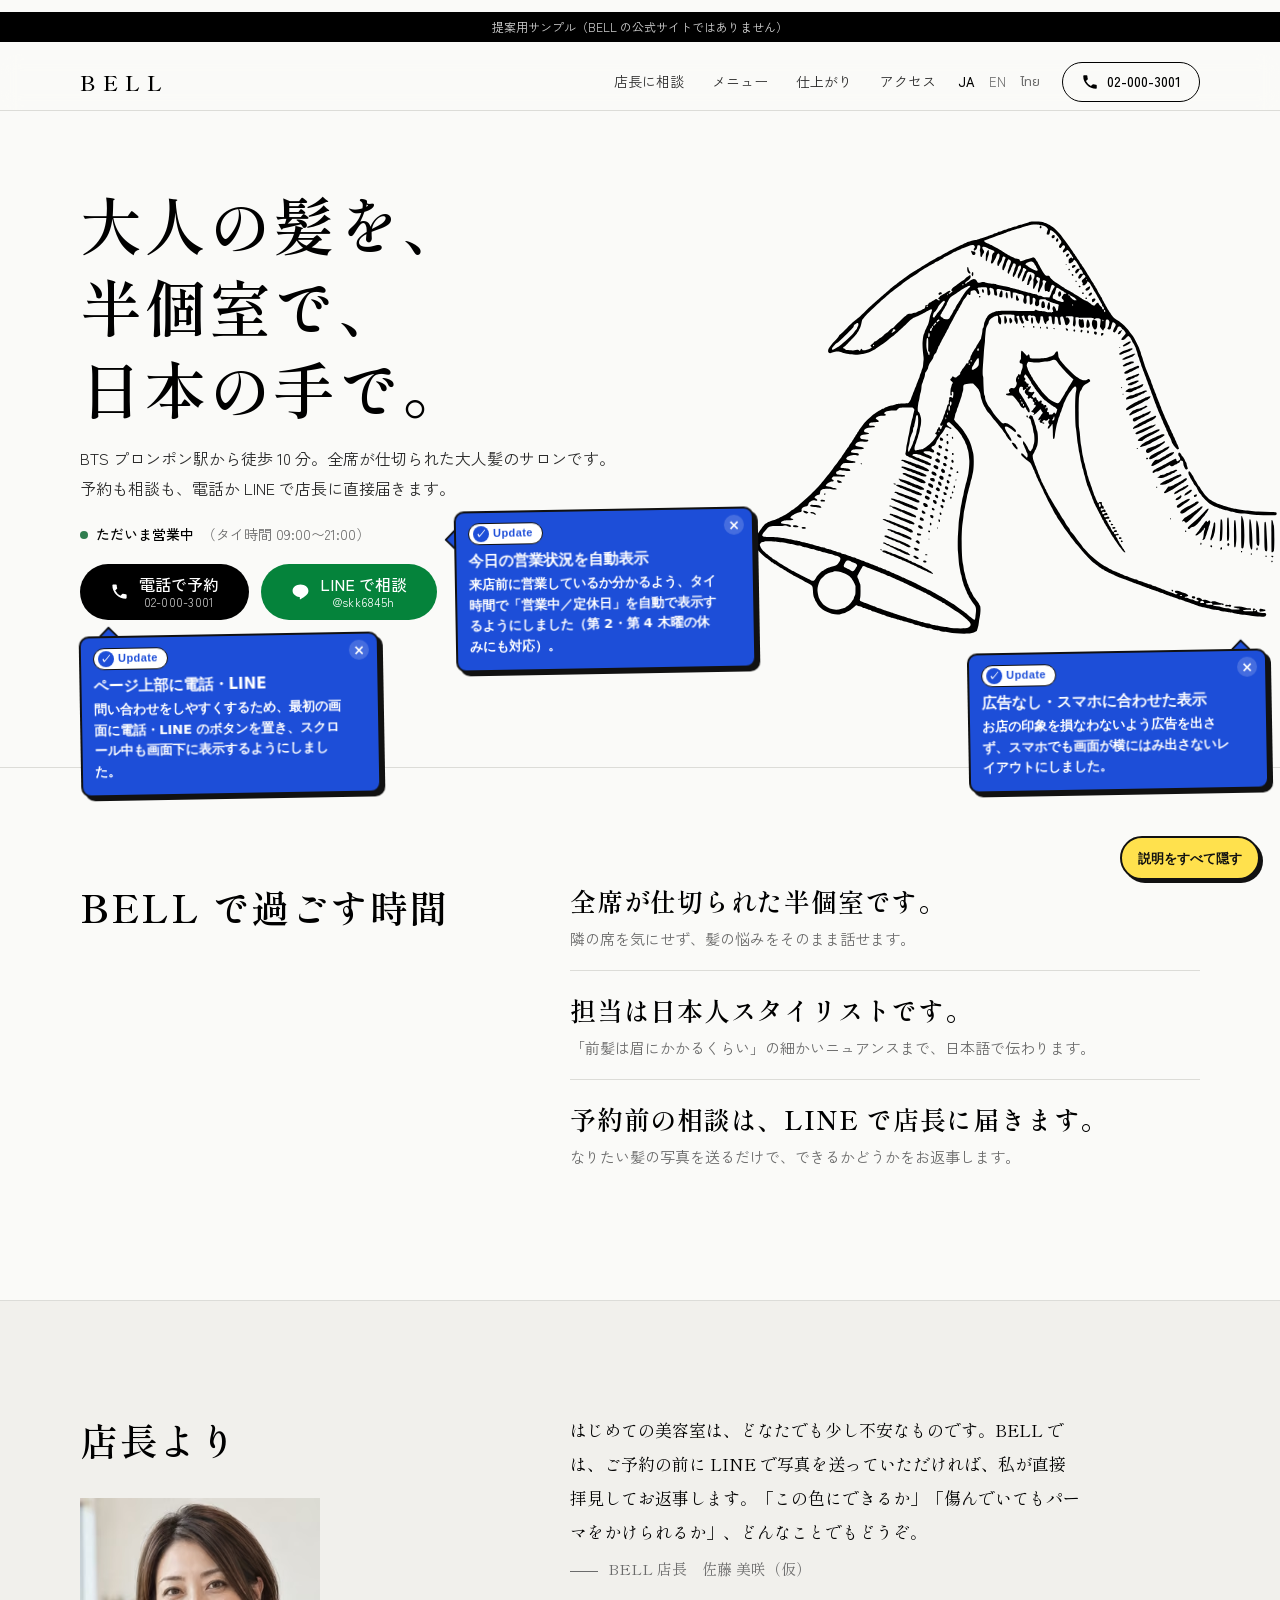
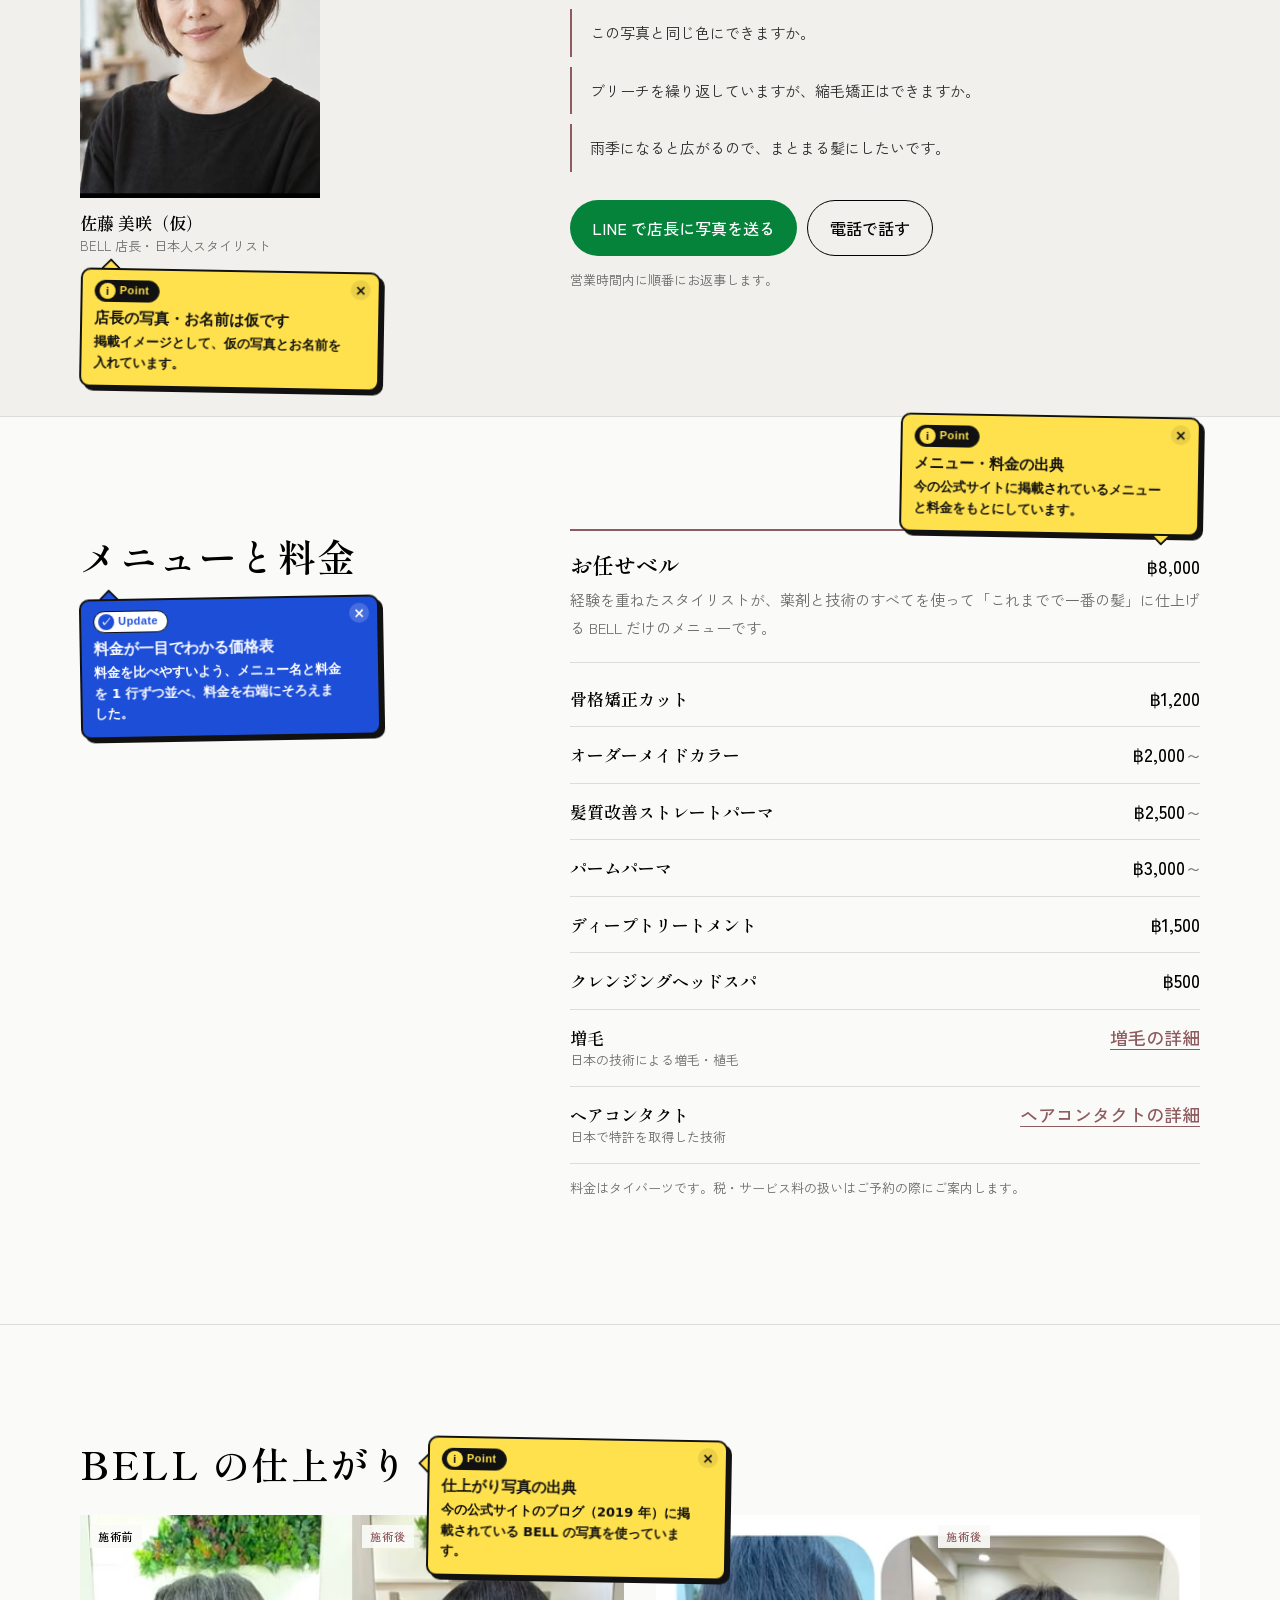
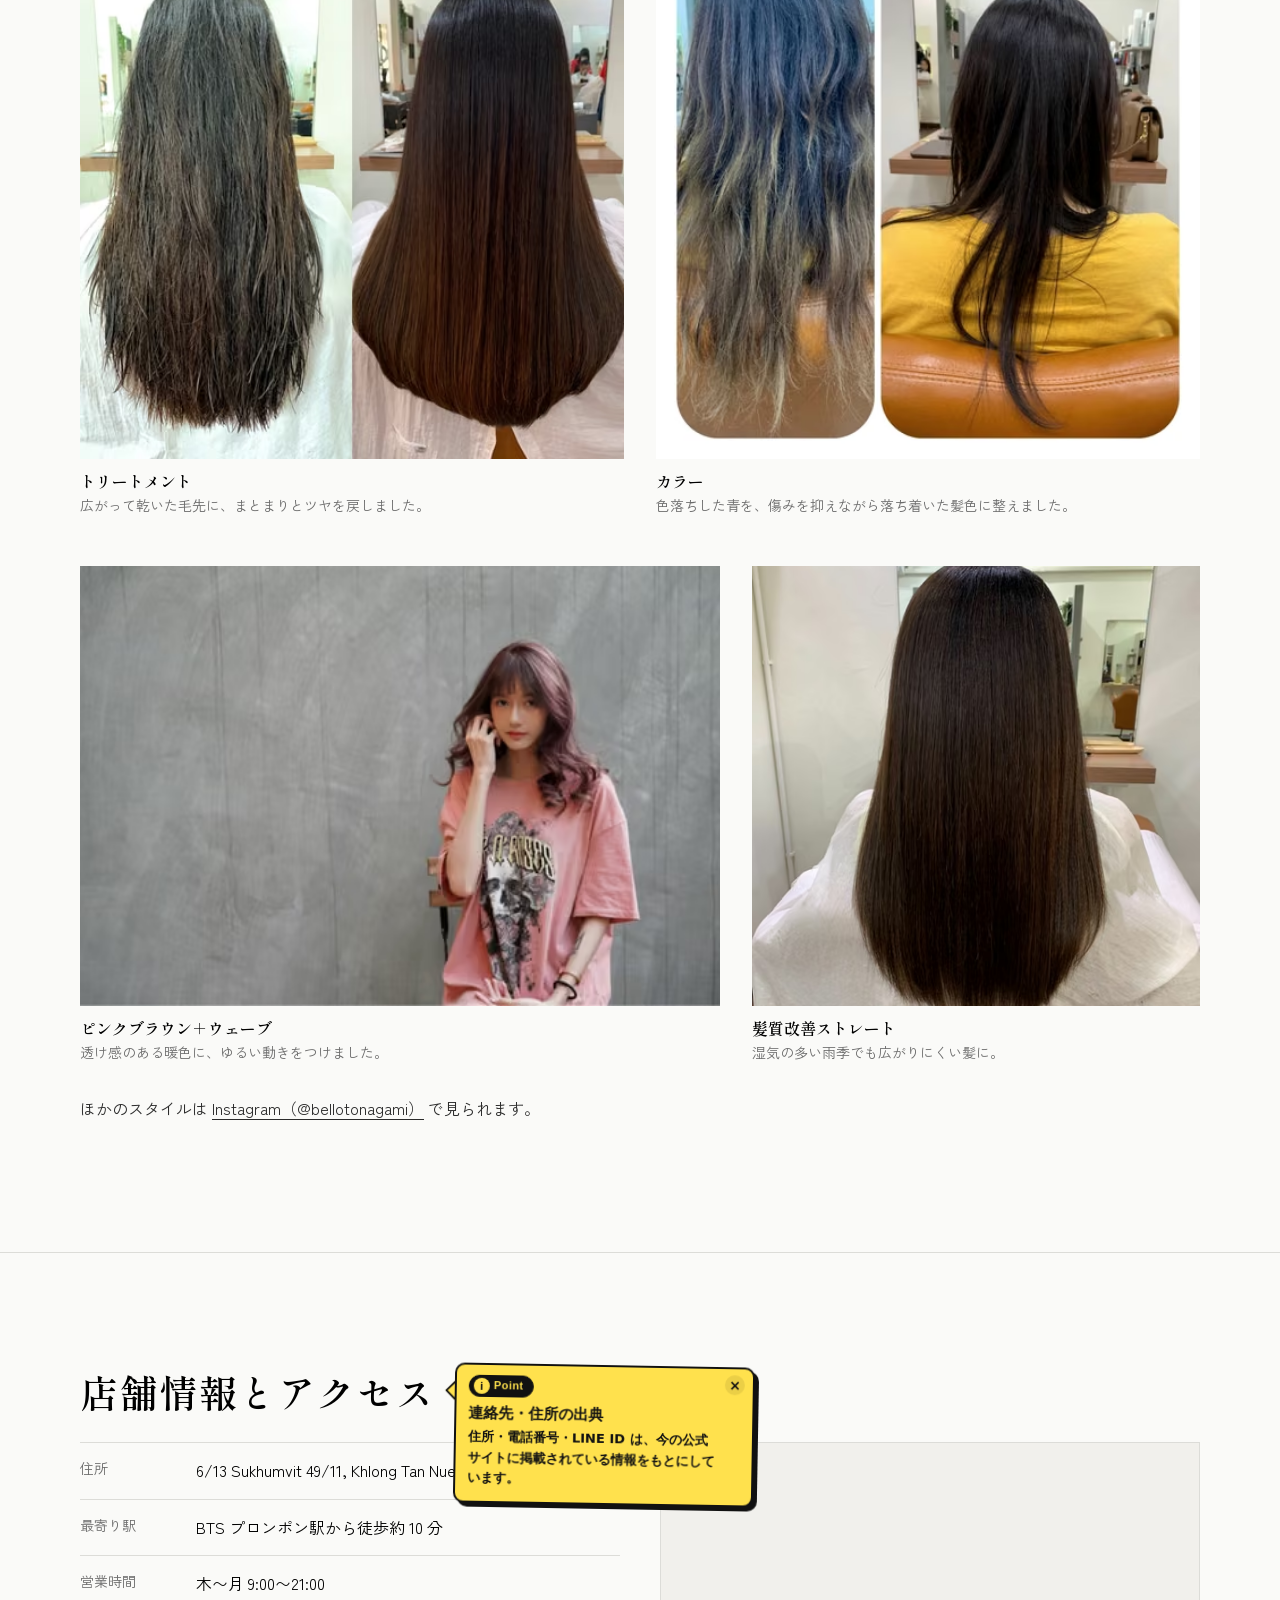
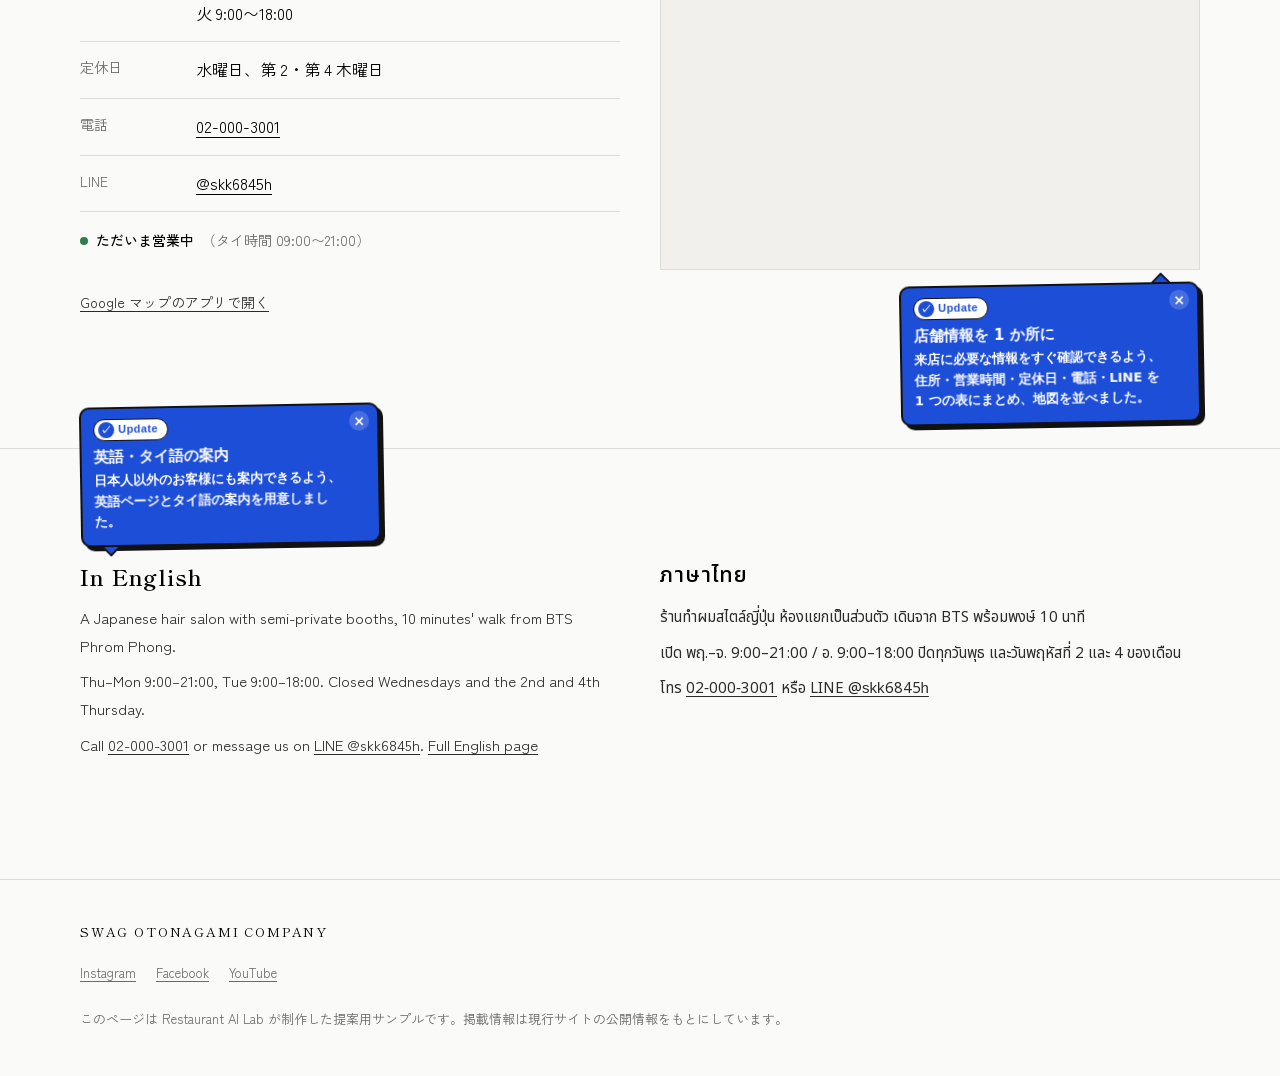
==== commit 948ea6b0: "v2: 吹き出しを Update / Point に整理し位置計算を作り直す、店長の仮写真、地図をカラーに Co-Authored-By: Claude Opus 5.5 <noreply@anthr" ====
--- a/index.html
+++ b/index.html
@@ -19,7 +19,7 @@
 <meta name="twitter:card" content="summary_large_image">
 <link rel="preload" href="fonts/ja-ShipporiMincho-600.woff2" as="font" type="font/woff2" crossorigin>
 <link rel="preload" href="fonts/ja-ZenKakuGothicNew-400.woff2" as="font" type="font/woff2" crossorigin>
-<style>@font-face{font-family:'Shippori Mincho';font-style:normal;font-weight:400;font-display:swap;src:url(fonts/ja-ShipporiMincho-400.woff2) format('woff2');unicode-range:U+a,U+20-7e,U+e01-e02,U+e07-e08,U+e0d,U+e14-e15,U+e17-e19,U+e1b-e1c,U+e1e,U+e20-e25,U+e27,U+e29-e2b,U+e2d,U+e30-e35,U+e37-e38,U+e3f-e42,U+e44,U+e47-e49,U+e4c,U+2013,U+3001-3002,U+300c-300d,U+301c,U+3042,U+3044,U+3046,U+3048,U+304a-304d,U+304f,U+3051-3054,U+3057-305b,U+305d-3061,U+3063-3064,U+3066-306b,U+306d-3070,U+3078-3079,U+307b,U+307e-307f,U+3081-3082,U+3086,U+3088-308c,U+308f,U+3092-3093,U+30a2-30a4,U+30a6-30a7,U+30aa-30ab,U+30af-30b0,U+30b3,U+30b5,U+30b8-30b9,U+30bb,U+30bf-30c1,U+30c3-30c4,U+30c7-30c9,U+30cb,U+30d0-30d1,U+30d3-30d4,U+30d6-30da,U+30dd-30de,U+30e0-30e1,U+30e4-30e5,U+30e9-30ed,U+30f3,U+30fb-30fc,U+4e00,U+4e0a,U+4e0d,U+4e2d,U+4e7e,U+4e86,U+4e88,U+4e8b,U+4eba,U+4ed5,U+4ed8,U+4efb,U+4f11,U+4f1d,U+4f4f,U+4f5c,U+4f7f,U+500b,U+50b7,U+5148,U+5168,U+516c,U+5185,U+5199,U+5206-5207,U+5236,U+524d,U+5264,U+52d5,U+534a,U+53d6-53d7,U+540c,U+5584,U+55b6,U+5831,U+5897,U+591a,U+5927,U+5b63,U+5b89,U+5b9a,U+5ba4,U+5bb9,U+5bc4,U+5c11,U+5c4a,U+5e2d,U+5e83,U+5e97,U+5f0f,U+5f53,U+5f8c,U+5f92,U+5f97,U+60a9,U+60c5,U+611f,U+623b,U+6240,U+624b,U+6271,U+6280,U+6291,U+62c5,U+62dd,U+63a5,U+63b2,U+63d0,U+6539,U+6574,U+6587,U+6599,U+65bd,U+65e5,U+6642,U+6696,U+66dc,U+6700,U+6708,U+6728,U+672c,U+683c,U+6848,U+690d,U+696d,U+6b63,U+6b69,U+6bdb,U+6c17,U+6c34,U+6e7f,U+706b,U+7279,U+73fe,U+7528,U+756a,U+76f4,U+76f8,U+7709,U+771f,U+7740,U+77ef,U+78ba,U+79c1,U+79fb,U+7a0e,U+7b2c,U+7d04,U+7d30,U+7d42,U+7d4c,U+7e2e,U+7e70,U+7f8e,U+8217,U+8272,U+843d,U+85ac,U+884c,U+8853,U+898b,U+8a31,U+8a71,U+8a73,U+8a8d,U+8a9e,U+8ac7,U+8cea,U+8f09,U+8fd4,U+9001,U+900f,U+904e,U+9053,U+91cd,U+91d1,U+9577,U+958b,U+9593,U+969b,U+96a3,U+96e8,U+96fb,U+9752,U+9806,U+99c5,U+9a13,U+9aa8,U+9aea,U+ff08-ff09,U+ff0b,U+ff5c}@font-face{font-family:'Shippori Mincho';font-style:normal;font-weight:600;font-display:swap;src:url(fonts/ja-ShipporiMincho-600.woff2) format('woff2');unicode-range:U+a,U+20-7e,U+e01-e02,U+e07-e08,U+e0d,U+e14-e15,U+e17-e19,U+e1b-e1c,U+e1e,U+e20-e25,U+e27,U+e29-e2b,U+e2d,U+e30-e35,U+e37-e38,U+e3f-e42,U+e44,U+e47-e49,U+e4c,U+2013,U+3001-3002,U+300c-300d,U+301c,U+3042,U+3044,U+3046,U+3048,U+304a-304d,U+304f,U+3051-3054,U+3057-305b,U+305d-3061,U+3063-3064,U+3066-306b,U+306d-3070,U+3078-3079,U+307b,U+307e-307f,U+3081-3082,U+3086,U+3088-308c,U+308f,U+3092-3093,U+30a2-30a4,U+30a6-30a7,U+30aa-30ab,U+30af-30b0,U+30b3,U+30b5,U+30b8-30b9,U+30bb,U+30bf-30c1,U+30c3-30c4,U+30c7-30c9,U+30cb,U+30d0-30d1,U+30d3-30d4,U+30d6-30da,U+30dd-30de,U+30e0-30e1,U+30e4-30e5,U+30e9-30ed,U+30f3,U+30fb-30fc,U+4e00,U+4e0a,U+4e0d,U+4e2d,U+4e7e,U+4e86,U+4e88,U+4e8b,U+4eba,U+4ed5,U+4ed8,U+4efb,U+4f11,U+4f1d,U+4f4f,U+4f5c,U+4f7f,U+500b,U+50b7,U+5148,U+5168,U+516c,U+5185,U+5199,U+5206-5207,U+5236,U+524d,U+5264,U+52d5,U+534a,U+53d6-53d7,U+540c,U+5584,U+55b6,U+5831,U+5897,U+591a,U+5927,U+5b63,U+5b89,U+5b9a,U+5ba4,U+5bb9,U+5bc4,U+5c11,U+5c4a,U+5e2d,U+5e83,U+5e97,U+5f0f,U+5f53,U+5f8c,U+5f92,U+5f97,U+60a9,U+60c5,U+611f,U+623b,U+6240,U+624b,U+6271,U+6280,U+6291,U+62c5,U+62dd,U+63a5,U+63b2,U+63d0,U+6539,U+6574,U+6587,U+6599,U+65bd,U+65e5,U+6642,U+6696,U+66dc,U+6700,U+6708,U+6728,U+672c,U+683c,U+6848,U+690d,U+696d,U+6b63,U+6b69,U+6bdb,U+6c17,U+6c34,U+6e7f,U+706b,U+7279,U+73fe,U+7528,U+756a,U+76f4,U+76f8,U+7709,U+771f,U+7740,U+77ef,U+78ba,U+79c1,U+79fb,U+7a0e,U+7b2c,U+7d04,U+7d30,U+7d42,U+7d4c,U+7e2e,U+7e70,U+7f8e,U+8217,U+8272,U+843d,U+85ac,U+884c,U+8853,U+898b,U+8a31,U+8a71,U+8a73,U+8a8d,U+8a9e,U+8ac7,U+8cea,U+8f09,U+8fd4,U+9001,U+900f,U+904e,U+9053,U+91cd,U+91d1,U+9577,U+958b,U+9593,U+969b,U+96a3,U+96e8,U+96fb,U+9752,U+9806,U+99c5,U+9a13,U+9aa8,U+9aea,U+ff08-ff09,U+ff0b,U+ff5c}@font-face{font-family:'Zen Kaku Gothic New';font-style:normal;font-weight:400;font-display:swap;src:url(fonts/ja-ZenKakuGothicNew-400.woff2) format('woff2');unicode-range:U+a,U+20-7e,U+e01-e02,U+e07-e08,U+e0d,U+e14-e15,U+e17-e19,U+e1b-e1c,U+e1e,U+e20-e25,U+e27,U+e29-e2b,U+e2d,U+e30-e35,U+e37-e38,U+e3f-e42,U+e44,U+e47-e49,U+e4c,U+2013,U+3001-3002,U+300c-300d,U+301c,U+3042,U+3044,U+3046,U+3048,U+304a-304d,U+304f,U+3051-3054,U+3057-305b,U+305d-3061,U+3063-3064,U+3066-306b,U+306d-3070,U+3078-3079,U+307b,U+307e-307f,U+3081-3082,U+3086,U+3088-308c,U+308f,U+3092-3093,U+30a2-30a4,U+30a6-30a7,U+30aa-30ab,U+30af-30b0,U+30b3,U+30b5,U+30b8-30b9,U+30bb,U+30bf-30c1,U+30c3-30c4,U+30c7-30c9,U+30cb,U+30d0-30d1,U+30d3-30d4,U+30d6-30da,U+30dd-30de,U+30e0-30e1,U+30e4-30e5,U+30e9-30ed,U+30f3,U+30fb-30fc,U+4e00,U+4e0a,U+4e0d,U+4e2d,U+4e7e,U+4e86,U+4e88,U+4e8b,U+4eba,U+4ed5,U+4ed8,U+4efb,U+4f11,U+4f1d,U+4f4f,U+4f5c,U+4f7f,U+500b,U+50b7,U+5148,U+5168,U+516c,U+5185,U+5199,U+5206-5207,U+5236,U+524d,U+5264,U+52d5,U+534a,U+53d6-53d7,U+540c,U+5584,U+55b6,U+5831,U+5897,U+591a,U+5927,U+5b63,U+5b89,U+5b9a,U+5ba4,U+5bb9,U+5bc4,U+5c11,U+5c4a,U+5e2d,U+5e83,U+5e97,U+5f0f,U+5f53,U+5f8c,U+5f92,U+5f97,U+60a9,U+60c5,U+611f,U+623b,U+6240,U+624b,U+6271,U+6280,U+6291,U+62c5,U+62dd,U+63a5,U+63b2,U+63d0,U+6539,U+6574,U+6587,U+6599,U+65bd,U+65e5,U+6642,U+6696,U+66dc,U+6700,U+6708,U+6728,U+672c,U+683c,U+6848,U+690d,U+696d,U+6b63,U+6b69,U+6bdb,U+6c17,U+6c34,U+6e7f,U+706b,U+7279,U+73fe,U+7528,U+756a,U+76f4,U+76f8,U+7709,U+771f,U+7740,U+77ef,U+78ba,U+79c1,U+79fb,U+7a0e,U+7b2c,U+7d04,U+7d30,U+7d42,U+7d4c,U+7e2e,U+7e70,U+7f8e,U+8217,U+8272,U+843d,U+85ac,U+884c,U+8853,U+898b,U+8a31,U+8a71,U+8a73,U+8a8d,U+8a9e,U+8ac7,U+8cea,U+8f09,U+8fd4,U+9001,U+900f,U+904e,U+9053,U+91cd,U+91d1,U+9577,U+958b,U+9593,U+969b,U+96a3,U+96e8,U+96fb,U+9752,U+9806,U+99c5,U+9a13,U+9aa8,U+9aea,U+ff08-ff09,U+ff0b,U+ff5c}@font-face{font-family:'Zen Kaku Gothic New';font-style:normal;font-weight:500;font-display:swap;src:url(fonts/ja-ZenKakuGothicNew-500.woff2) format('woff2');unicode-range:U+a,U+20-7e,U+e01-e02,U+e07-e08,U+e0d,U+e14-e15,U+e17-e19,U+e1b-e1c,U+e1e,U+e20-e25,U+e27,U+e29-e2b,U+e2d,U+e30-e35,U+e37-e38,U+e3f-e42,U+e44,U+e47-e49,U+e4c,U+2013,U+3001-3002,U+300c-300d,U+301c,U+3042,U+3044,U+3046,U+3048,U+304a-304d,U+304f,U+3051-3054,U+3057-305b,U+305d-3061,U+3063-3064,U+3066-306b,U+306d-3070,U+3078-3079,U+307b,U+307e-307f,U+3081-3082,U+3086,U+3088-308c,U+308f,U+3092-3093,U+30a2-30a4,U+30a6-30a7,U+30aa-30ab,U+30af-30b0,U+30b3,U+30b5,U+30b8-30b9,U+30bb,U+30bf-30c1,U+30c3-30c4,U+30c7-30c9,U+30cb,U+30d0-30d1,U+30d3-30d4,U+30d6-30da,U+30dd-30de,U+30e0-30e1,U+30e4-30e5,U+30e9-30ed,U+30f3,U+30fb-30fc,U+4e00,U+4e0a,U+4e0d,U+4e2d,U+4e7e,U+4e86,U+4e88,U+4e8b,U+4eba,U+4ed5,U+4ed8,U+4efb,U+4f11,U+4f1d,U+4f4f,U+4f5c,U+4f7f,U+500b,U+50b7,U+5148,U+5168,U+516c,U+5185,U+5199,U+5206-5207,U+5236,U+524d,U+5264,U+52d5,U+534a,U+53d6-53d7,U+540c,U+5584,U+55b6,U+5831,U+5897,U+591a,U+5927,U+5b63,U+5b89,U+5b9a,U+5ba4,U+5bb9,U+5bc4,U+5c11,U+5c4a,U+5e2d,U+5e83,U+5e97,U+5f0f,U+5f53,U+5f8c,U+5f92,U+5f97,U+60a9,U+60c5,U+611f,U+623b,U+6240,U+624b,U+6271,U+6280,U+6291,U+62c5,U+62dd,U+63a5,U+63b2,U+63d0,U+6539,U+6574,U+6587,U+6599,U+65bd,U+65e5,U+6642,U+6696,U+66dc,U+6700,U+6708,U+6728,U+672c,U+683c,U+6848,U+690d,U+696d,U+6b63,U+6b69,U+6bdb,U+6c17,U+6c34,U+6e7f,U+706b,U+7279,U+73fe,U+7528,U+756a,U+76f4,U+76f8,U+7709,U+771f,U+7740,U+77ef,U+78ba,U+79c1,U+79fb,U+7a0e,U+7b2c,U+7d04,U+7d30,U+7d42,U+7d4c,U+7e2e,U+7e70,U+7f8e,U+8217,U+8272,U+843d,U+85ac,U+884c,U+8853,U+898b,U+8a31,U+8a71,U+8a73,U+8a8d,U+8a9e,U+8ac7,U+8cea,U+8f09,U+8fd4,U+9001,U+900f,U+904e,U+9053,U+91cd,U+91d1,U+9577,U+958b,U+9593,U+969b,U+96a3,U+96e8,U+96fb,U+9752,U+9806,U+99c5,U+9a13,U+9aa8,U+9aea,U+ff08-ff09,U+ff0b,U+ff5c}@font-face{font-family:'Noto Sans Thai';font-style:normal;font-weight:400;font-stretch:100%;font-display:swap;src:url(fonts/th-NotoSansThai-400.woff2) format('woff2');unicode-range:U+20,U+28-29,U+2e-3a,U+40,U+42,U+45,U+49,U+4c,U+4e,U+53-54,U+e01-e02,U+e07-e08,U+e0d,U+e14-e15,U+e17-e19,U+e1b-e1c,U+e1e,U+e20-e25,U+e27,U+e29-e2b,U+e2d,U+e30-e35,U+e37-e38,U+e3f-e42,U+e44,U+e47-e49,U+e4c-e4d,U+2013}@font-face{font-family:'Noto Sans Thai';font-style:normal;font-weight:500;font-stretch:100%;font-display:swap;src:url(fonts/th-NotoSansThai-500.woff2) format('woff2');unicode-range:U+20,U+28-29,U+2e-3a,U+40,U+42,U+45,U+49,U+4c,U+4e,U+53-54,U+e01-e02,U+e07-e08,U+e0d,U+e14-e15,U+e17-e19,U+e1b-e1c,U+e1e,U+e20-e25,U+e27,U+e29-e2b,U+e2d,U+e30-e35,U+e37-e38,U+e3f-e42,U+e44,U+e47-e49,U+e4c-e4d,U+2013}:root{--paper:#fafaf8;--paper-2:#f1f0ec;--ink:#000;--text:#2b2b2b;--muted:#6b6b6b;--rule:#dcdcd8;--rose:#8e5b5f;--rose-soft:#efe4e4;--line:#05833b;--open:#2f7d4f;--closed:#a4463a;--serif:"Shippori Mincho","Hiragino Mincho ProN","Yu Mincho",serif;--sans:"Zen Kaku Gothic New","Hiragino Sans","Noto Sans JP",system-ui,sans-serif;--thai:"Noto Sans Thai","Thonburi",sans-serif;--gutter:16px;--max:1120px;--bar-h:64px}@media (min-width:600px){:root{--gutter:32px}}@media (min-width:1024px){:root{--gutter:40px}}*,*::before,*::after{box-sizing:border-box}html{-webkit-text-size-adjust:100%}@media (prefers-reduced-motion:no-preference){html{scroll-behavior:smooth}}body{margin:0;background:var(--paper);color:var(--text);font:400 16px/1.85 var(--sans);font-feature-settings:"palt" 0;padding-bottom:calc(var(--bar-h) + env(safe-area-inset-bottom));overflow-x:clip}img,svg{display:block;max-width:100%;height:auto}a{color:inherit;text-underline-offset:.22em;text-decoration-thickness:1px}a:hover{color:var(--rose)}:focus-visible{outline:2px solid var(--rose);outline-offset:3px}::selection{background:var(--rose-soft)}[lang="th"]{font-family:var(--thai)}.wrap{width:100%;max-width:calc(var(--max) + var(--gutter) * 2);margin:0 auto;padding:0 var(--gutter)}.skip{position:absolute;left:-999px;top:0;background:var(--ink);color:#fff;padding:8px 12px;z-index:100}.skip:focus{left:8px;top:8px}.visually-hidden{position:absolute;width:1px;height:1px;overflow:hidden;clip:rect(0 0 0 0);white-space:nowrap}.sample-note{background:var(--ink);color:#cfcfcf;font-size:12px;line-height:1.5;text-align:center;padding:6px var(--gutter)}.site-head{position:sticky;top:0;z-index:20;background:rgba(250,250,248,.95);border-bottom:1px solid var(--rule)}@supports (backdrop-filter:blur(1px)){.site-head{background:rgba(250,250,248,.82);backdrop-filter:blur(10px)}}.site-head .wrap{display:flex;align-items:center;gap:16px;height:56px}.wordmark{font:600 21px/1 var(--serif);letter-spacing:.34em;text-decoration:none;color:var(--ink);margin-right:auto;padding-left:.02em}.wordmark:hover{color:var(--ink)}.nav{display:none}.lang{display:flex;gap:2px;font-size:13px}.lang a,.lang span{padding:10px 6px;text-decoration:none;color:var(--muted)}.lang [aria-current]{color:var(--ink);font-weight:500}.head-tel{display:inline-grid;place-items:center;width:44px;height:44px;border:1px solid var(--ink);border-radius:999px;color:var(--ink)}.head-tel svg{width:18px;height:18px}.head-tel .label{display:none}.btn{display:inline-flex;align-items:center;justify-content:center;gap:10px;min-height:56px;padding:8px 22px;border-radius:999px;font:500 16px/1.25 var(--sans);text-decoration:none;text-align:center}.btn svg{width:19px;height:19px;flex:none}.btn small{display:block;font-size:12px;font-weight:400;opacity:.8;letter-spacing:.02em}.btn--tel{background:var(--ink);color:#fff}.btn--tel:hover{color:#fff;background:#333}.btn--line{background:var(--line);color:#fff}.btn--line:hover{color:#fff;background:#04702f}.btn--line small{opacity:1}.btn--ghost{border:1px solid var(--ink);color:var(--ink)}.hero{position:relative;padding:20px 0 40px;overflow-x:clip}.hero__art{position:relative;width:78%;margin:0 calc(var(--gutter) * -1) -6px auto;max-width:560px;transform-origin:23% 52%}@media (prefers-reduced-motion:no-preference){.hero__art{animation:ring 1.6s cubic-bezier(.36,.07,.19,.97) .5s 1 both}}@keyframes ring{0%{transform:rotate(0)}18%{transform:rotate(-4deg)}36%{transform:rotate(3deg)}54%{transform:rotate(-2deg)}72%{transform:rotate(1deg)}100%{transform:rotate(0)}}.hero h1{font:600 clamp(31px,8.6vw,62px)/1.32 var(--serif);color:var(--ink);letter-spacing:.04em;margin:0 0 16px;font-feature-settings:"palt" 1}.hero h1 span{display:block}.hero__lead{margin:0 0 18px;max-width:34em}.status{display:flex;align-items:center;gap:8px;margin:0 0 16px;font-size:14px;color:var(--muted)}.status b{font-weight:500;color:var(--ink)}.status i{width:8px;height:8px;border-radius:50%;background:var(--muted);flex:none}.status.is-open i{background:var(--open)}.status.is-closed i{background:var(--closed)}.hero__cta{display:grid;grid-template-columns:1fr 1fr;gap:10px}.hero__map{display:inline-block;margin-top:14px;font-size:14px;padding:6px 0}.section{padding:64px 0;border-top:1px solid var(--rule)}.section h2{font:600 clamp(25px,6.4vw,38px)/1.4 var(--serif);color:var(--ink);letter-spacing:.04em;margin:0 0 24px;font-feature-settings:"palt" 1}.note{font-size:13px;color:var(--muted);line-height:1.7}.vows{list-style:none;margin:0;padding:0}.vows li{font:600 clamp(19px,5vw,26px)/1.6 var(--serif);color:var(--ink);padding:18px 0;border-top:1px solid var(--rule);letter-spacing:.03em}.vows li:first-child{border-top:0;padding-top:0}.vows li small{display:block;font:400 15px/1.75 var(--sans);color:var(--muted);letter-spacing:0;margin-top:4px}.letter{background:var(--paper-2)}.letter__body{font:400 17px/2 var(--serif);color:var(--ink);max-width:30em;margin:0 0 8px}.letter__sign{font:400 15px/1.6 var(--serif);color:var(--muted);margin:0 0 28px}.letter__sign::before{content:"";display:inline-block;width:28px;height:1px;background:var(--muted);vertical-align:middle;margin-right:10px}.asks{margin:0 0 28px;padding:0;list-style:none}.asks li{padding:10px 0 10px 18px;border-left:2px solid var(--rose);margin-bottom:10px;font-size:15px}.letter__cta{display:grid;gap:10px}.signature{border-top:2px solid var(--rose);border-bottom:1px solid var(--rule);padding:18px 0 20px;margin-bottom:8px}.signature__row{display:flex;justify-content:space-between;align-items:baseline;gap:16px}.signature h3{font:600 22px/1.4 var(--serif);color:var(--ink);margin:0}.signature p{margin:6px 0 0;font-size:15px;color:var(--muted)}.price{font:500 18px/1 var(--sans);font-variant-numeric:tabular-nums;color:var(--ink);white-space:nowrap}.price .from{font-size:13px;color:var(--muted);margin-left:2px}.prices{list-style:none;margin:0;padding:0}.prices li{display:flex;align-items:baseline;gap:10px;padding:15px 0;border-bottom:1px solid var(--rule)}.prices .name{font:600 17px/1.5 var(--serif);color:var(--ink)}.prices .name small{display:block;font:400 13px/1.6 var(--sans);color:var(--muted)}.prices .dots{flex:1;border-bottom:1px dotted #b5b5b0;transform:translateY(-5px);min-width:16px}.prices a{color:var(--rose)}.works{display:grid;gap:28px}.work{margin:0}.work__img{position:relative;background:var(--paper-2)}.work__img img{width:100%}.ba{position:absolute;top:10px;font:500 11px/1 var(--sans);letter-spacing:.08em;padding:6px 8px;background:rgba(250,250,248,.92);color:var(--ink)}.ba--before{left:10px}.ba--after{left:calc(50% + 10px);color:var(--rose)}.work figcaption{margin-top:10px;font-size:14px;color:var(--muted)}.work figcaption b{display:block;font:600 16px/1.5 var(--serif);color:var(--ink)}.works__more{margin-top:28px}.info{display:grid;gap:28px}.facts{margin:0}.facts div{display:grid;grid-template-columns:6.5em 1fr;gap:12px;padding:13px 0;border-bottom:1px solid var(--rule)}.facts div:first-child{border-top:1px solid var(--rule)}.facts dt{font-size:14px;color:var(--muted)}.facts dd{margin:0;color:var(--ink);overflow-wrap:anywhere}.facts a{font-variant-numeric:tabular-nums}.map{position:relative;aspect-ratio:4 / 3;background:var(--paper-2);border:1px solid var(--rule)}.map iframe{filter:grayscale(1) contrast(1.05)}.map iframe{position:absolute;inset:0;width:100%;height:100%;border:0}.other-lang{display:grid;gap:32px}.other-lang h2{font-size:22px;margin-bottom:12px}.other-lang p{margin:0 0 8px;font-size:15px}.other-lang [lang="th"] h2{font-family:var(--thai);font-weight:500}.site-foot{border-top:1px solid var(--rule);padding:40px 0 32px;font-size:13px;color:var(--muted)}.site-foot .brandline{font:400 13px/1.8 var(--serif);letter-spacing:.14em;color:var(--ink);margin:0 0 12px}.site-foot .sns{display:flex;flex-wrap:wrap;gap:4px 20px;margin:0 0 16px;padding:0;list-style:none}.site-foot .sns a{display:inline-block;padding:6px 0}.dock{position:fixed;left:0;right:0;bottom:0;z-index:30;display:grid;grid-template-columns:1fr 1fr;gap:8px;padding:8px var(--gutter) calc(8px + env(safe-area-inset-bottom));background:rgba(250,250,248,.97);border-top:1px solid var(--rule)}.dock .btn{min-height:48px;font-size:15px}@media (min-width:900px){body{padding-bottom:0}.dock{display:none}.nav{display:flex;gap:28px;font-size:14px}.nav a{text-decoration:none;padding:8px 0}.head-tel{width:auto;height:40px;padding:0 18px;gap:8px;display:inline-flex;align-items:center;font-weight:500;font-size:14px;text-decoration:none}.head-tel .label{display:inline;font-variant-numeric:tabular-nums}.hero{padding:72px 0 96px}.hero .wrap{display:grid;grid-template-columns:7fr 5fr;align-items:center;gap:40px}.hero__text{grid-column:1;grid-row:1}.hero__art{grid-column:2;grid-row:1;width:calc(100% + var(--gutter) + 40px);margin:0 -80px 0 0;max-width:none}.hero__cta{display:flex;gap:12px}.hero__cta .btn{padding:8px 30px}.section{padding:112px 0}.split{display:grid;grid-template-columns:5fr 7fr;gap:40px}.split>h2{align-self:start}.letter__cta{grid-template-columns:auto auto;justify-content:start}.works{grid-template-columns:repeat(12,1fr);gap:48px 32px;align-items:start}.work{grid-column:span 6}.work--wide{grid-column:span 7}.work--tall{grid-column:span 5}.work--wide img,.work--tall img{height:440px;object-fit:cover}.work--tall img{object-position:50% 35%}.info{grid-template-columns:1fr 1fr;gap:40px}.map{aspect-ratio:auto;min-height:100%}.other-lang{grid-template-columns:1fr 1fr;gap:40px}}@media (min-width:1200px){.hero__art{margin-right:-120px}}</style>
+<style>@font-face{font-family:'Shippori Mincho';font-style:normal;font-weight:400;font-display:swap;src:url(fonts/ja-ShipporiMincho-400.woff2) format('woff2');unicode-range:U+a,U+20-7e,U+e01-e02,U+e07-e08,U+e0d,U+e14-e15,U+e17-e19,U+e1b-e1c,U+e1e,U+e20-e25,U+e27,U+e29-e2b,U+e2d,U+e30-e35,U+e37-e38,U+e3f-e42,U+e44,U+e47-e49,U+e4c,U+2013,U+3000-3002,U+300c-300d,U+301c,U+3042,U+3044,U+3046,U+3048,U+304a-304d,U+304f,U+3051-3054,U+3057-305b,U+305d-3061,U+3063-3064,U+3066-306b,U+306d-3070,U+3078-3079,U+307b,U+307e-307f,U+3081-3082,U+3086,U+3088-308c,U+308f,U+3092-3093,U+30a2-30a4,U+30a6-30a7,U+30aa-30ab,U+30af-30b0,U+30b3,U+30b5,U+30b8-30b9,U+30bb,U+30bf-30c1,U+30c3-30c4,U+30c7-30c9,U+30cb,U+30d0-30d1,U+30d3-30d4,U+30d6-30da,U+30dd-30de,U+30e0-30e1,U+30e4-30e5,U+30e9-30ed,U+30f3,U+30fb-30fc,U+4e00,U+4e0a,U+4e0d,U+4e2d,U+4e7e,U+4e86,U+4e88,U+4e8b,U+4eba,U+4ed5,U+4ed8,U+4eee,U+4efb,U+4f11,U+4f1d,U+4f4f-4f50,U+4f5c,U+4f7f,U+500b,U+50b7,U+5148,U+5168,U+516c,U+5185,U+5199,U+5206-5207,U+5236,U+524d,U+5264,U+52d5,U+534a,U+53d6-53d7,U+540c,U+54b2,U+5584,U+55b6,U+5831,U+5897,U+591a,U+5927,U+5b63,U+5b89,U+5b9a,U+5ba4,U+5bb9,U+5bc4,U+5c11,U+5c4a,U+5e2d,U+5e83,U+5e97,U+5f0f,U+5f53,U+5f8c,U+5f92,U+5f97,U+60a9,U+60c5,U+611f,U+623b,U+6240,U+624b,U+6271,U+6280,U+6291,U+62c5,U+62dd,U+63a5,U+63b2,U+63d0,U+6539,U+6574,U+6587,U+6599,U+65bd,U+65e5,U+6642,U+6696,U+66dc,U+6700,U+6708,U+6728,U+672c,U+683c,U+6848,U+690d,U+696d,U+6b63,U+6b69,U+6bdb,U+6c17,U+6c34,U+6e7f,U+706b,U+7279,U+73fe,U+7528,U+756a,U+76f4,U+76f8,U+7709,U+771f,U+7740,U+77ef,U+78ba,U+79c1,U+79fb,U+7a0e,U+7b2c,U+7d04,U+7d30,U+7d42,U+7d4c,U+7e2e,U+7e70,U+7f8e,U+8217,U+8272,U+843d,U+85ac,U+85e4,U+884c,U+8853,U+898b,U+8a31,U+8a71,U+8a73,U+8a8d,U+8a9e,U+8ac7,U+8cea,U+8f09,U+8fd4,U+9001,U+900f,U+904e,U+9053,U+91cd,U+91d1,U+9577,U+958b,U+9593,U+969b,U+96a3,U+96e8,U+96fb,U+9752,U+9806,U+99c5,U+9a13,U+9aa8,U+9aea,U+ff08-ff09,U+ff0b,U+ff5c}@font-face{font-family:'Shippori Mincho';font-style:normal;font-weight:600;font-display:swap;src:url(fonts/ja-ShipporiMincho-600.woff2) format('woff2');unicode-range:U+a,U+20-7e,U+e01-e02,U+e07-e08,U+e0d,U+e14-e15,U+e17-e19,U+e1b-e1c,U+e1e,U+e20-e25,U+e27,U+e29-e2b,U+e2d,U+e30-e35,U+e37-e38,U+e3f-e42,U+e44,U+e47-e49,U+e4c,U+2013,U+3000-3002,U+300c-300d,U+301c,U+3042,U+3044,U+3046,U+3048,U+304a-304d,U+304f,U+3051-3054,U+3057-305b,U+305d-3061,U+3063-3064,U+3066-306b,U+306d-3070,U+3078-3079,U+307b,U+307e-307f,U+3081-3082,U+3086,U+3088-308c,U+308f,U+3092-3093,U+30a2-30a4,U+30a6-30a7,U+30aa-30ab,U+30af-30b0,U+30b3,U+30b5,U+30b8-30b9,U+30bb,U+30bf-30c1,U+30c3-30c4,U+30c7-30c9,U+30cb,U+30d0-30d1,U+30d3-30d4,U+30d6-30da,U+30dd-30de,U+30e0-30e1,U+30e4-30e5,U+30e9-30ed,U+30f3,U+30fb-30fc,U+4e00,U+4e0a,U+4e0d,U+4e2d,U+4e7e,U+4e86,U+4e88,U+4e8b,U+4eba,U+4ed5,U+4ed8,U+4eee,U+4efb,U+4f11,U+4f1d,U+4f4f-4f50,U+4f5c,U+4f7f,U+500b,U+50b7,U+5148,U+5168,U+516c,U+5185,U+5199,U+5206-5207,U+5236,U+524d,U+5264,U+52d5,U+534a,U+53d6-53d7,U+540c,U+54b2,U+5584,U+55b6,U+5831,U+5897,U+591a,U+5927,U+5b63,U+5b89,U+5b9a,U+5ba4,U+5bb9,U+5bc4,U+5c11,U+5c4a,U+5e2d,U+5e83,U+5e97,U+5f0f,U+5f53,U+5f8c,U+5f92,U+5f97,U+60a9,U+60c5,U+611f,U+623b,U+6240,U+624b,U+6271,U+6280,U+6291,U+62c5,U+62dd,U+63a5,U+63b2,U+63d0,U+6539,U+6574,U+6587,U+6599,U+65bd,U+65e5,U+6642,U+6696,U+66dc,U+6700,U+6708,U+6728,U+672c,U+683c,U+6848,U+690d,U+696d,U+6b63,U+6b69,U+6bdb,U+6c17,U+6c34,U+6e7f,U+706b,U+7279,U+73fe,U+7528,U+756a,U+76f4,U+76f8,U+7709,U+771f,U+7740,U+77ef,U+78ba,U+79c1,U+79fb,U+7a0e,U+7b2c,U+7d04,U+7d30,U+7d42,U+7d4c,U+7e2e,U+7e70,U+7f8e,U+8217,U+8272,U+843d,U+85ac,U+85e4,U+884c,U+8853,U+898b,U+8a31,U+8a71,U+8a73,U+8a8d,U+8a9e,U+8ac7,U+8cea,U+8f09,U+8fd4,U+9001,U+900f,U+904e,U+9053,U+91cd,U+91d1,U+9577,U+958b,U+9593,U+969b,U+96a3,U+96e8,U+96fb,U+9752,U+9806,U+99c5,U+9a13,U+9aa8,U+9aea,U+ff08-ff09,U+ff0b,U+ff5c}@font-face{font-family:'Zen Kaku Gothic New';font-style:normal;font-weight:400;font-display:swap;src:url(fonts/ja-ZenKakuGothicNew-400.woff2) format('woff2');unicode-range:U+a,U+20-7e,U+e01-e02,U+e07-e08,U+e0d,U+e14-e15,U+e17-e19,U+e1b-e1c,U+e1e,U+e20-e25,U+e27,U+e29-e2b,U+e2d,U+e30-e35,U+e37-e38,U+e3f-e42,U+e44,U+e47-e49,U+e4c,U+2013,U+3000-3002,U+300c-300d,U+301c,U+3042,U+3044,U+3046,U+3048,U+304a-304d,U+304f,U+3051-3054,U+3057-305b,U+305d-3061,U+3063-3064,U+3066-306b,U+306d-3070,U+3078-3079,U+307b,U+307e-307f,U+3081-3082,U+3086,U+3088-308c,U+308f,U+3092-3093,U+30a2-30a4,U+30a6-30a7,U+30aa-30ab,U+30af-30b0,U+30b3,U+30b5,U+30b8-30b9,U+30bb,U+30bf-30c1,U+30c3-30c4,U+30c7-30c9,U+30cb,U+30d0-30d1,U+30d3-30d4,U+30d6-30da,U+30dd-30de,U+30e0-30e1,U+30e4-30e5,U+30e9-30ed,U+30f3,U+30fb-30fc,U+4e00,U+4e0a,U+4e0d,U+4e2d,U+4e7e,U+4e86,U+4e88,U+4e8b,U+4eba,U+4ed5,U+4ed8,U+4eee,U+4efb,U+4f11,U+4f1d,U+4f4f-4f50,U+4f5c,U+4f7f,U+500b,U+50b7,U+5148,U+5168,U+516c,U+5185,U+5199,U+5206-5207,U+5236,U+524d,U+5264,U+52d5,U+534a,U+53d6-53d7,U+540c,U+54b2,U+5584,U+55b6,U+5831,U+5897,U+591a,U+5927,U+5b63,U+5b89,U+5b9a,U+5ba4,U+5bb9,U+5bc4,U+5c11,U+5c4a,U+5e2d,U+5e83,U+5e97,U+5f0f,U+5f53,U+5f8c,U+5f92,U+5f97,U+60a9,U+60c5,U+611f,U+623b,U+6240,U+624b,U+6271,U+6280,U+6291,U+62c5,U+62dd,U+63a5,U+63b2,U+63d0,U+6539,U+6574,U+6587,U+6599,U+65bd,U+65e5,U+6642,U+6696,U+66dc,U+6700,U+6708,U+6728,U+672c,U+683c,U+6848,U+690d,U+696d,U+6b63,U+6b69,U+6bdb,U+6c17,U+6c34,U+6e7f,U+706b,U+7279,U+73fe,U+7528,U+756a,U+76f4,U+76f8,U+7709,U+771f,U+7740,U+77ef,U+78ba,U+79c1,U+79fb,U+7a0e,U+7b2c,U+7d04,U+7d30,U+7d42,U+7d4c,U+7e2e,U+7e70,U+7f8e,U+8217,U+8272,U+843d,U+85ac,U+85e4,U+884c,U+8853,U+898b,U+8a31,U+8a71,U+8a73,U+8a8d,U+8a9e,U+8ac7,U+8cea,U+8f09,U+8fd4,U+9001,U+900f,U+904e,U+9053,U+91cd,U+91d1,U+9577,U+958b,U+9593,U+969b,U+96a3,U+96e8,U+96fb,U+9752,U+9806,U+99c5,U+9a13,U+9aa8,U+9aea,U+ff08-ff09,U+ff0b,U+ff5c}@font-face{font-family:'Zen Kaku Gothic New';font-style:normal;font-weight:500;font-display:swap;src:url(fonts/ja-ZenKakuGothicNew-500.woff2) format('woff2');unicode-range:U+a,U+20-7e,U+e01-e02,U+e07-e08,U+e0d,U+e14-e15,U+e17-e19,U+e1b-e1c,U+e1e,U+e20-e25,U+e27,U+e29-e2b,U+e2d,U+e30-e35,U+e37-e38,U+e3f-e42,U+e44,U+e47-e49,U+e4c,U+2013,U+3000-3002,U+300c-300d,U+301c,U+3042,U+3044,U+3046,U+3048,U+304a-304d,U+304f,U+3051-3054,U+3057-305b,U+305d-3061,U+3063-3064,U+3066-306b,U+306d-3070,U+3078-3079,U+307b,U+307e-307f,U+3081-3082,U+3086,U+3088-308c,U+308f,U+3092-3093,U+30a2-30a4,U+30a6-30a7,U+30aa-30ab,U+30af-30b0,U+30b3,U+30b5,U+30b8-30b9,U+30bb,U+30bf-30c1,U+30c3-30c4,U+30c7-30c9,U+30cb,U+30d0-30d1,U+30d3-30d4,U+30d6-30da,U+30dd-30de,U+30e0-30e1,U+30e4-30e5,U+30e9-30ed,U+30f3,U+30fb-30fc,U+4e00,U+4e0a,U+4e0d,U+4e2d,U+4e7e,U+4e86,U+4e88,U+4e8b,U+4eba,U+4ed5,U+4ed8,U+4eee,U+4efb,U+4f11,U+4f1d,U+4f4f-4f50,U+4f5c,U+4f7f,U+500b,U+50b7,U+5148,U+5168,U+516c,U+5185,U+5199,U+5206-5207,U+5236,U+524d,U+5264,U+52d5,U+534a,U+53d6-53d7,U+540c,U+54b2,U+5584,U+55b6,U+5831,U+5897,U+591a,U+5927,U+5b63,U+5b89,U+5b9a,U+5ba4,U+5bb9,U+5bc4,U+5c11,U+5c4a,U+5e2d,U+5e83,U+5e97,U+5f0f,U+5f53,U+5f8c,U+5f92,U+5f97,U+60a9,U+60c5,U+611f,U+623b,U+6240,U+624b,U+6271,U+6280,U+6291,U+62c5,U+62dd,U+63a5,U+63b2,U+63d0,U+6539,U+6574,U+6587,U+6599,U+65bd,U+65e5,U+6642,U+6696,U+66dc,U+6700,U+6708,U+6728,U+672c,U+683c,U+6848,U+690d,U+696d,U+6b63,U+6b69,U+6bdb,U+6c17,U+6c34,U+6e7f,U+706b,U+7279,U+73fe,U+7528,U+756a,U+76f4,U+76f8,U+7709,U+771f,U+7740,U+77ef,U+78ba,U+79c1,U+79fb,U+7a0e,U+7b2c,U+7d04,U+7d30,U+7d42,U+7d4c,U+7e2e,U+7e70,U+7f8e,U+8217,U+8272,U+843d,U+85ac,U+85e4,U+884c,U+8853,U+898b,U+8a31,U+8a71,U+8a73,U+8a8d,U+8a9e,U+8ac7,U+8cea,U+8f09,U+8fd4,U+9001,U+900f,U+904e,U+9053,U+91cd,U+91d1,U+9577,U+958b,U+9593,U+969b,U+96a3,U+96e8,U+96fb,U+9752,U+9806,U+99c5,U+9a13,U+9aa8,U+9aea,U+ff08-ff09,U+ff0b,U+ff5c}@font-face{font-family:'Noto Sans Thai';font-style:normal;font-weight:400;font-stretch:100%;font-display:swap;src:url(fonts/th-NotoSansThai-400.woff2) format('woff2');unicode-range:U+20,U+28-29,U+2e-3a,U+40,U+42,U+45,U+49,U+4c,U+4e,U+53-54,U+e01-e02,U+e07-e08,U+e0d,U+e14-e15,U+e17-e19,U+e1b-e1c,U+e1e,U+e20-e25,U+e27,U+e29-e2b,U+e2d,U+e30-e35,U+e37-e38,U+e3f-e42,U+e44,U+e47-e49,U+e4c-e4d,U+2013}@font-face{font-family:'Noto Sans Thai';font-style:normal;font-weight:500;font-stretch:100%;font-display:swap;src:url(fonts/th-NotoSansThai-500.woff2) format('woff2');unicode-range:U+20,U+28-29,U+2e-3a,U+40,U+42,U+45,U+49,U+4c,U+4e,U+53-54,U+e01-e02,U+e07-e08,U+e0d,U+e14-e15,U+e17-e19,U+e1b-e1c,U+e1e,U+e20-e25,U+e27,U+e29-e2b,U+e2d,U+e30-e35,U+e37-e38,U+e3f-e42,U+e44,U+e47-e49,U+e4c-e4d,U+2013}:root{--paper:#fafaf8;--paper-2:#f1f0ec;--ink:#000;--text:#2b2b2b;--muted:#6b6b6b;--rule:#dcdcd8;--rose:#8e5b5f;--rose-soft:#efe4e4;--line:#05833b;--open:#2f7d4f;--closed:#a4463a;--serif:"Shippori Mincho","Hiragino Mincho ProN","Yu Mincho",serif;--sans:"Zen Kaku Gothic New","Hiragino Sans","Noto Sans JP",system-ui,sans-serif;--thai:"Noto Sans Thai","Thonburi",sans-serif;--gutter:16px;--max:1120px;--bar-h:64px}@media (min-width:600px){:root{--gutter:32px}}@media (min-width:1024px){:root{--gutter:40px}}*,*::before,*::after{box-sizing:border-box}html{-webkit-text-size-adjust:100%}@media (prefers-reduced-motion:no-preference){html{scroll-behavior:smooth}}body{margin:0;background:var(--paper);color:var(--text);font:400 16px/1.85 var(--sans);font-feature-settings:"palt" 0;padding-bottom:calc(var(--bar-h) + env(safe-area-inset-bottom));overflow-x:clip}img,svg{display:block;max-width:100%;height:auto}a{color:inherit;text-underline-offset:.22em;text-decoration-thickness:1px}a:hover{color:var(--rose)}:focus-visible{outline:2px solid var(--rose);outline-offset:3px}::selection{background:var(--rose-soft)}[lang="th"]{font-family:var(--thai)}.wrap{width:100%;max-width:calc(var(--max) + var(--gutter) * 2);margin:0 auto;padding:0 var(--gutter)}.skip{position:absolute;left:-999px;top:0;background:var(--ink);color:#fff;padding:8px 12px;z-index:100}.skip:focus{left:8px;top:8px}.visually-hidden{position:absolute;width:1px;height:1px;overflow:hidden;clip:rect(0 0 0 0);white-space:nowrap}.sample-note{background:var(--ink);color:#cfcfcf;font-size:12px;line-height:1.5;text-align:center;padding:6px var(--gutter)}.site-head{position:sticky;top:0;z-index:20;background:rgba(250,250,248,.95);border-bottom:1px solid var(--rule)}@supports (backdrop-filter:blur(1px)){.site-head{background:rgba(250,250,248,.82);backdrop-filter:blur(10px)}}.site-head .wrap{display:flex;align-items:center;gap:16px;height:56px}.wordmark{font:600 21px/1 var(--serif);letter-spacing:.34em;text-decoration:none;color:var(--ink);margin-right:auto;padding-left:.02em}.wordmark:hover{color:var(--ink)}.nav{display:none}.lang{display:flex;gap:2px;font-size:13px}.lang a,.lang span{padding:10px 6px;text-decoration:none;color:var(--muted)}.lang [aria-current]{color:var(--ink);font-weight:500}.head-tel{display:inline-grid;place-items:center;width:44px;height:44px;border:1px solid var(--ink);border-radius:999px;color:var(--ink)}.head-tel svg{width:18px;height:18px}.head-tel .label{display:none}.btn{display:inline-flex;align-items:center;justify-content:center;gap:10px;min-height:56px;padding:8px 22px;border-radius:999px;font:500 16px/1.25 var(--sans);text-decoration:none;text-align:center}.btn svg{width:19px;height:19px;flex:none}.btn small{display:block;font-size:12px;font-weight:400;opacity:.8;letter-spacing:.02em}.btn--tel{background:var(--ink);color:#fff}.btn--tel:hover{color:#fff;background:#333}.btn--line{background:var(--line);color:#fff}.btn--line:hover{color:#fff;background:#04702f}.btn--line small{opacity:1}.btn--ghost{border:1px solid var(--ink);color:var(--ink)}.hero{position:relative;padding:20px 0 40px;overflow-x:clip}.hero__art{position:relative;width:78%;margin:0 calc(var(--gutter) * -1) -6px auto;max-width:560px;transform-origin:23% 52%}@media (prefers-reduced-motion:no-preference){.hero__art{animation:ring 1.6s cubic-bezier(.36,.07,.19,.97) .5s 1 both}}@keyframes ring{0%{transform:rotate(0)}18%{transform:rotate(-4deg)}36%{transform:rotate(3deg)}54%{transform:rotate(-2deg)}72%{transform:rotate(1deg)}100%{transform:rotate(0)}}.hero h1{font:600 clamp(31px,8.6vw,62px)/1.32 var(--serif);color:var(--ink);letter-spacing:.04em;margin:0 0 16px;font-feature-settings:"palt" 1}.hero h1 span{display:block}.hero__lead{margin:0 0 18px;max-width:34em}.status{display:flex;align-items:center;gap:8px;margin:0 0 16px;font-size:14px;color:var(--muted)}.status b{font-weight:500;color:var(--ink)}.status i{width:8px;height:8px;border-radius:50%;background:var(--muted);flex:none}.status.is-open i{background:var(--open)}.status.is-closed i{background:var(--closed)}.hero__cta{display:grid;grid-template-columns:1fr 1fr;gap:10px}.hero__map{display:inline-block;margin-top:14px;font-size:14px;padding:6px 0}.section{padding:64px 0;border-top:1px solid var(--rule)}.section h2{font:600 clamp(25px,6.4vw,38px)/1.4 var(--serif);color:var(--ink);letter-spacing:.04em;margin:0 0 24px;font-feature-settings:"palt" 1}.note{font-size:13px;color:var(--muted);line-height:1.7}.vows{list-style:none;margin:0;padding:0}.vows li{font:600 clamp(19px,5vw,26px)/1.6 var(--serif);color:var(--ink);padding:18px 0;border-top:1px solid var(--rule);letter-spacing:.03em}.vows li:first-child{border-top:0;padding-top:0}.vows li small{display:block;font:400 15px/1.75 var(--sans);color:var(--muted);letter-spacing:0;margin-top:4px}.manager{display:flex;align-items:center;gap:16px;margin:0 0 24px}.manager img{width:96px;height:120px;object-fit:cover;flex:none}.manager figcaption{font:600 17px/1.5 var(--serif);color:var(--ink)}.manager figcaption small{display:block;font:400 13px/1.6 var(--sans);color:var(--muted)}.letter{background:var(--paper-2)}.letter__body{font:400 17px/2 var(--serif);color:var(--ink);max-width:30em;margin:0 0 8px}.letter__sign{font:400 15px/1.6 var(--serif);color:var(--muted);margin:0 0 28px}.letter__sign::before{content:"";display:inline-block;width:28px;height:1px;background:var(--muted);vertical-align:middle;margin-right:10px}.asks{margin:0 0 28px;padding:0;list-style:none}.asks li{padding:10px 0 10px 18px;border-left:2px solid var(--rose);margin-bottom:10px;font-size:15px}.letter__cta{display:grid;gap:10px}.signature{border-top:2px solid var(--rose);border-bottom:1px solid var(--rule);padding:18px 0 20px;margin-bottom:8px}.signature__row{display:flex;justify-content:space-between;align-items:baseline;gap:16px}.signature h3{font:600 22px/1.4 var(--serif);color:var(--ink);margin:0}.signature p{margin:6px 0 0;font-size:15px;color:var(--muted)}.price{font:500 18px/1 var(--sans);font-variant-numeric:tabular-nums;color:var(--ink);white-space:nowrap}.price .from{font-size:13px;color:var(--muted);margin-left:2px}.prices{list-style:none;margin:0;padding:0}.prices li{display:flex;align-items:baseline;gap:10px;padding:15px 0;border-bottom:1px solid var(--rule)}.prices .name{font:600 17px/1.5 var(--serif);color:var(--ink)}.prices .name small{display:block;font:400 13px/1.6 var(--sans);color:var(--muted)}.prices .dots{flex:1;border-bottom:1px dotted #b5b5b0;transform:translateY(-5px);min-width:16px}.prices a{color:var(--rose)}.works{display:grid;gap:28px}.work{margin:0}.work__img{position:relative;background:var(--paper-2)}.work__img img{width:100%}.ba{position:absolute;top:10px;font:500 11px/1 var(--sans);letter-spacing:.08em;padding:6px 8px;background:rgba(250,250,248,.92);color:var(--ink)}.ba--before{left:10px}.ba--after{left:calc(50% + 10px);color:var(--rose)}.work figcaption{margin-top:10px;font-size:14px;color:var(--muted)}.work figcaption b{display:block;font:600 16px/1.5 var(--serif);color:var(--ink)}.works__more{margin-top:28px}.info{display:grid;gap:28px}.facts{margin:0}.facts div{display:grid;grid-template-columns:6.5em 1fr;gap:12px;padding:13px 0;border-bottom:1px solid var(--rule)}.facts div:first-child{border-top:1px solid var(--rule)}.facts dt{font-size:14px;color:var(--muted)}.facts dd{margin:0;color:var(--ink);overflow-wrap:anywhere}.facts a{font-variant-numeric:tabular-nums}.map{position:relative;aspect-ratio:4 / 3;background:var(--paper-2);border:1px solid var(--rule)}.map iframe{position:absolute;inset:0;width:100%;height:100%;border:0}.other-lang{display:grid;gap:32px}.other-lang h2{font-size:22px;margin-bottom:12px}.other-lang p{margin:0 0 8px;font-size:15px}.other-lang [lang="th"] h2{font-family:var(--thai);font-weight:500}.site-foot{border-top:1px solid var(--rule);padding:40px 0 32px;font-size:13px;color:var(--muted)}.site-foot .brandline{font:400 13px/1.8 var(--serif);letter-spacing:.14em;color:var(--ink);margin:0 0 12px}.site-foot .sns{display:flex;flex-wrap:wrap;gap:4px 20px;margin:0 0 16px;padding:0;list-style:none}.site-foot .sns a{display:inline-block;padding:6px 0}.dock{position:fixed;left:0;right:0;bottom:0;z-index:30;display:grid;grid-template-columns:1fr 1fr;gap:8px;padding:8px var(--gutter) calc(8px + env(safe-area-inset-bottom));background:rgba(250,250,248,.97);border-top:1px solid var(--rule)}.dock .btn{min-height:48px;font-size:15px}@media (min-width:900px){body{padding-bottom:0}.dock{display:none}.nav{display:flex;gap:28px;font-size:14px}.nav a{text-decoration:none;padding:8px 0}.head-tel{width:auto;height:40px;padding:0 18px;gap:8px;display:inline-flex;align-items:center;font-weight:500;font-size:14px;text-decoration:none}.head-tel .label{display:inline;font-variant-numeric:tabular-nums}.hero{padding:72px 0 96px}.hero .wrap{display:grid;grid-template-columns:7fr 5fr;align-items:center;gap:40px}.hero__text{grid-column:1;grid-row:1}.hero__art{grid-column:2;grid-row:1;width:calc(100% + var(--gutter) + 40px);margin:0 -80px 0 0;max-width:none}.hero__cta{display:flex;gap:12px}.hero__cta .btn{padding:8px 30px}.section{padding:112px 0}.split{display:grid;grid-template-columns:5fr 7fr;gap:40px}.split>h2{align-self:start}.letter__cta{grid-template-columns:auto auto;justify-content:start}.manager{display:block;margin-top:32px}.manager img{width:240px;height:300px;margin-bottom:12px}.works{grid-template-columns:repeat(12,1fr);gap:48px 32px;align-items:start}.work{grid-column:span 6}.work--wide{grid-column:span 7}.work--tall{grid-column:span 5}.work--wide img,.work--tall img{height:440px;object-fit:cover}.work--tall img{object-position:50% 35%}.info{grid-template-columns:1fr 1fr;gap:40px}.map{aspect-ratio:auto;min-height:100%}.other-lang{grid-template-columns:1fr 1fr;gap:40px}}@media (min-width:1200px){.hero__art{margin-right:-120px}}</style>
 <script type="application/ld+json">
 {
   "@context": "https://schema.org",
@@ -119,10 +119,20 @@
 
   <section class="section letter" id="manager" aria-labelledby="manager-title">
     <div class="wrap split">
-      <h2 id="manager-title">店長より</h2>
+      <div>
+        <h2 id="manager-title">店長より</h2>
+        <figure class="manager" data-dummy="manager-name">
+          <picture>
+            <source type="image/avif" srcset="img/manager-320.avif 320w, img/manager-640.avif 640w" sizes="(min-width: 900px) 240px, 96px">
+            <source type="image/webp" srcset="img/manager-320.webp 320w, img/manager-640.webp 640w" sizes="(min-width: 900px) 240px, 96px">
+            <img src="img/manager-320.jpg" alt="BELL 店長の写真（仮）" width="320" height="400" loading="lazy" decoding="async">
+          </picture>
+          <figcaption>佐藤 美咲（仮）<small>BELL 店長・日本人スタイリスト</small></figcaption>
+        </figure>
+      </div>
       <div>
         <p class="letter__body" data-dummy="manager-message">はじめての美容室は、どなたでも少し不安なものです。BELL では、ご予約の前に LINE で写真を送っていただければ、私が直接拝見してお返事します。「この色にできるか」「傷んでいてもパーマをかけられるか」、どんなことでもどうぞ。</p>
-        <p class="letter__sign" data-dummy="manager-name">BELL 店長（日本人スタイリスト）</p>
+        <p class="letter__sign">BELL 店長　佐藤 美咲（仮）</p>
         <ul class="asks" aria-label="よくいただく相談">
           <li>この写真と同じ色にできますか。</li>
           <li>ブリーチを繰り返していますが、縮毛矯正はできますか。</li>
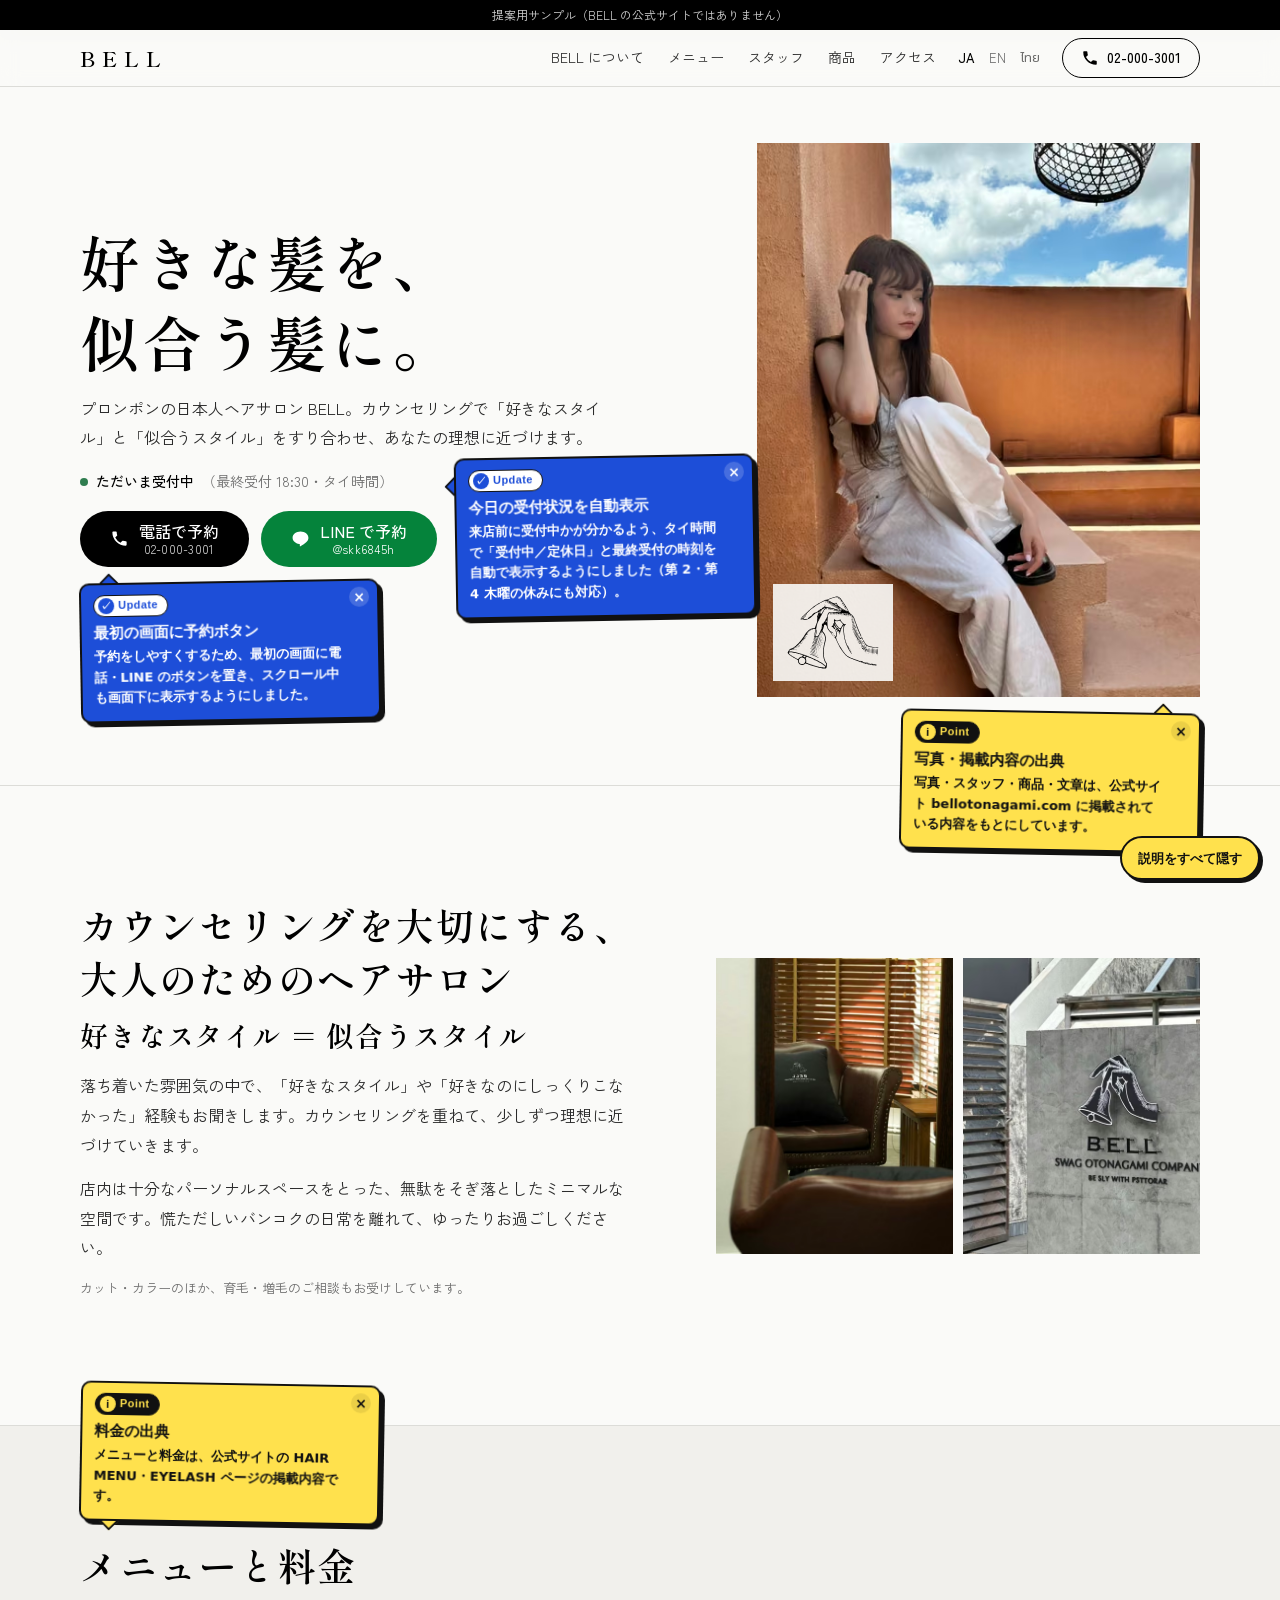
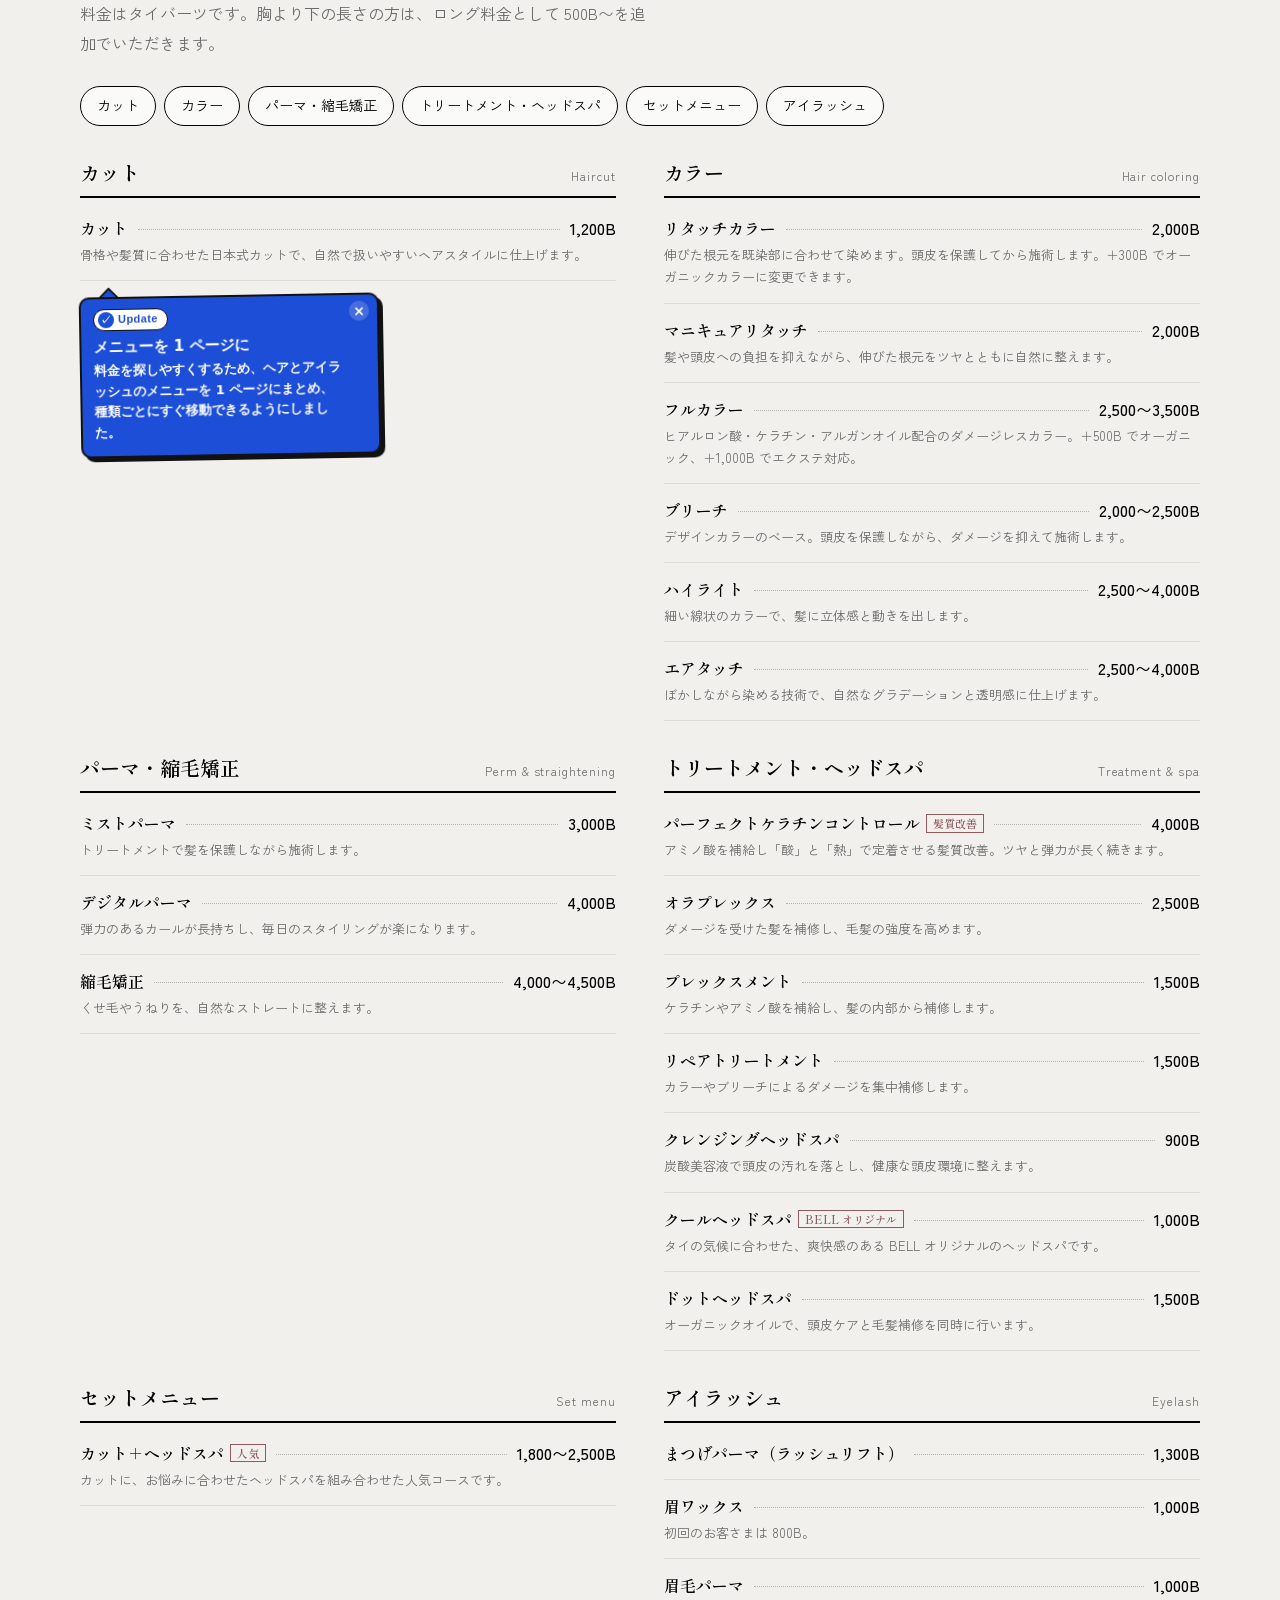
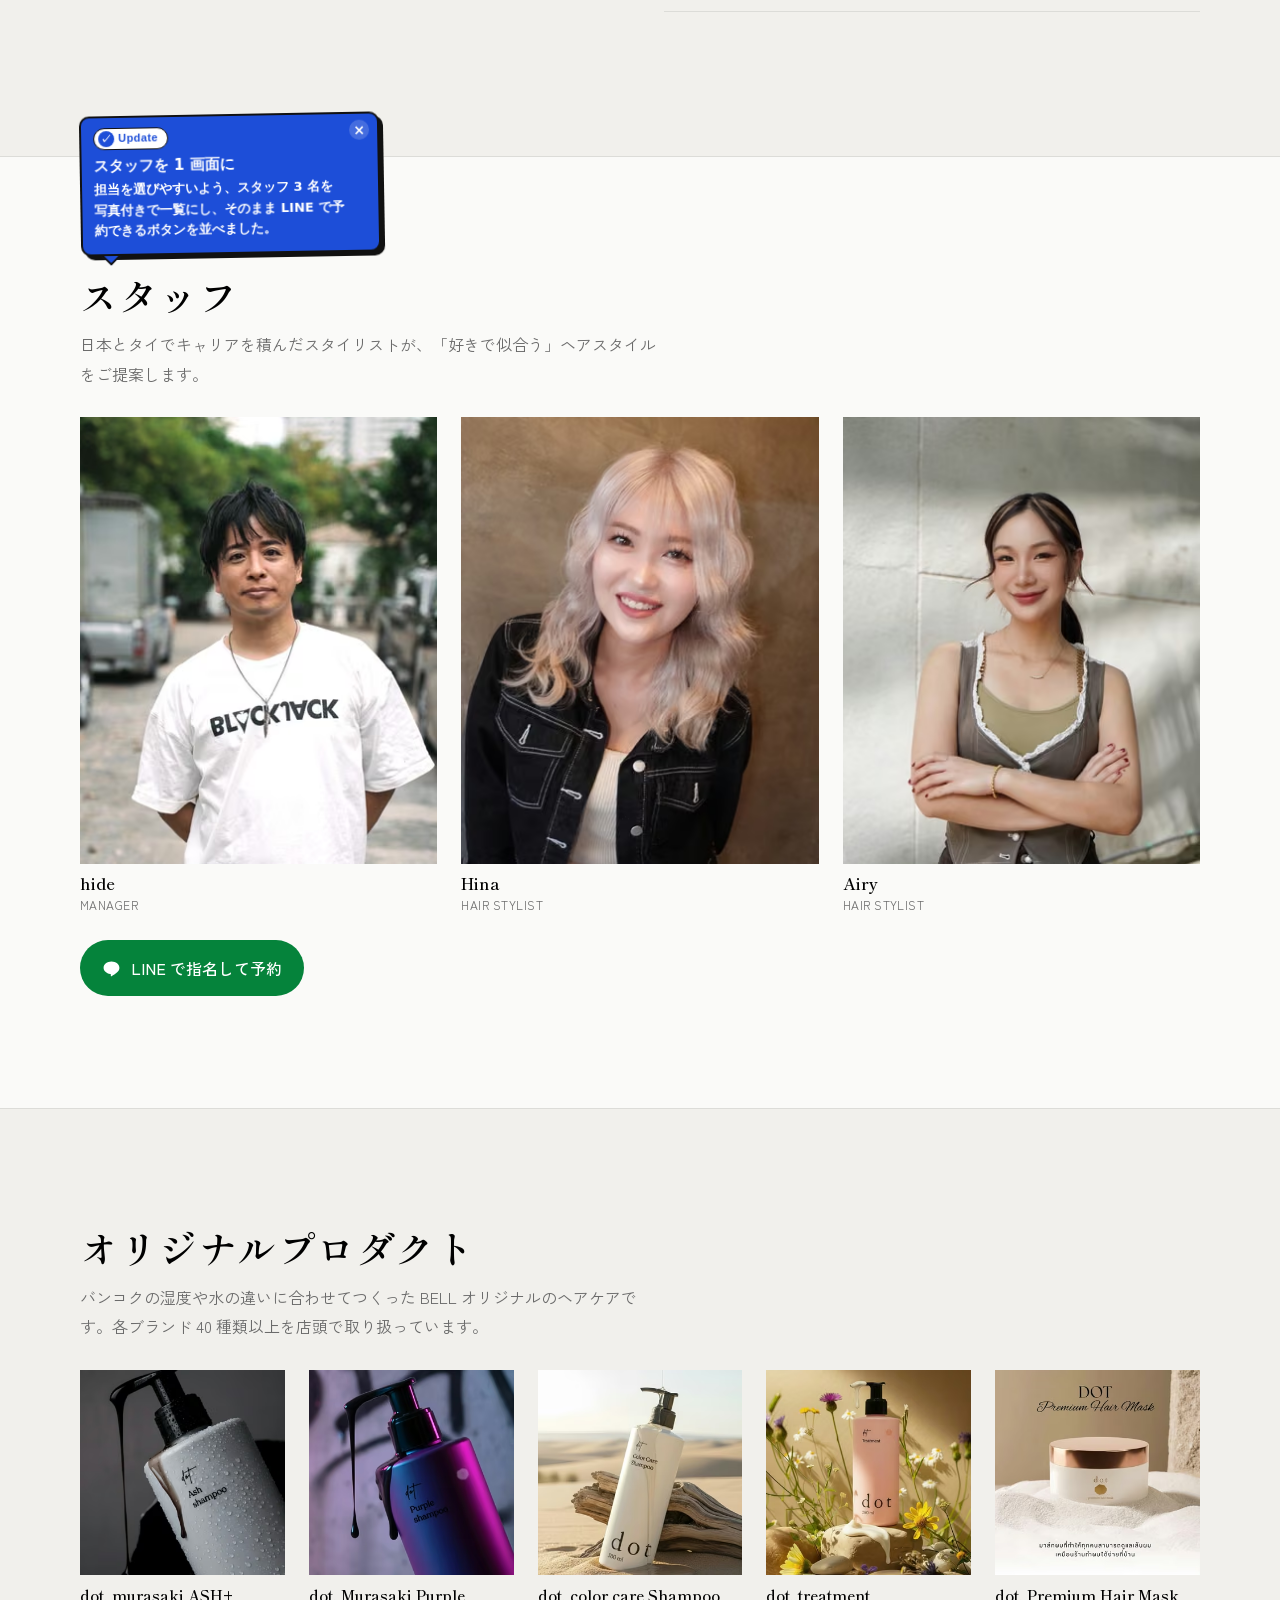
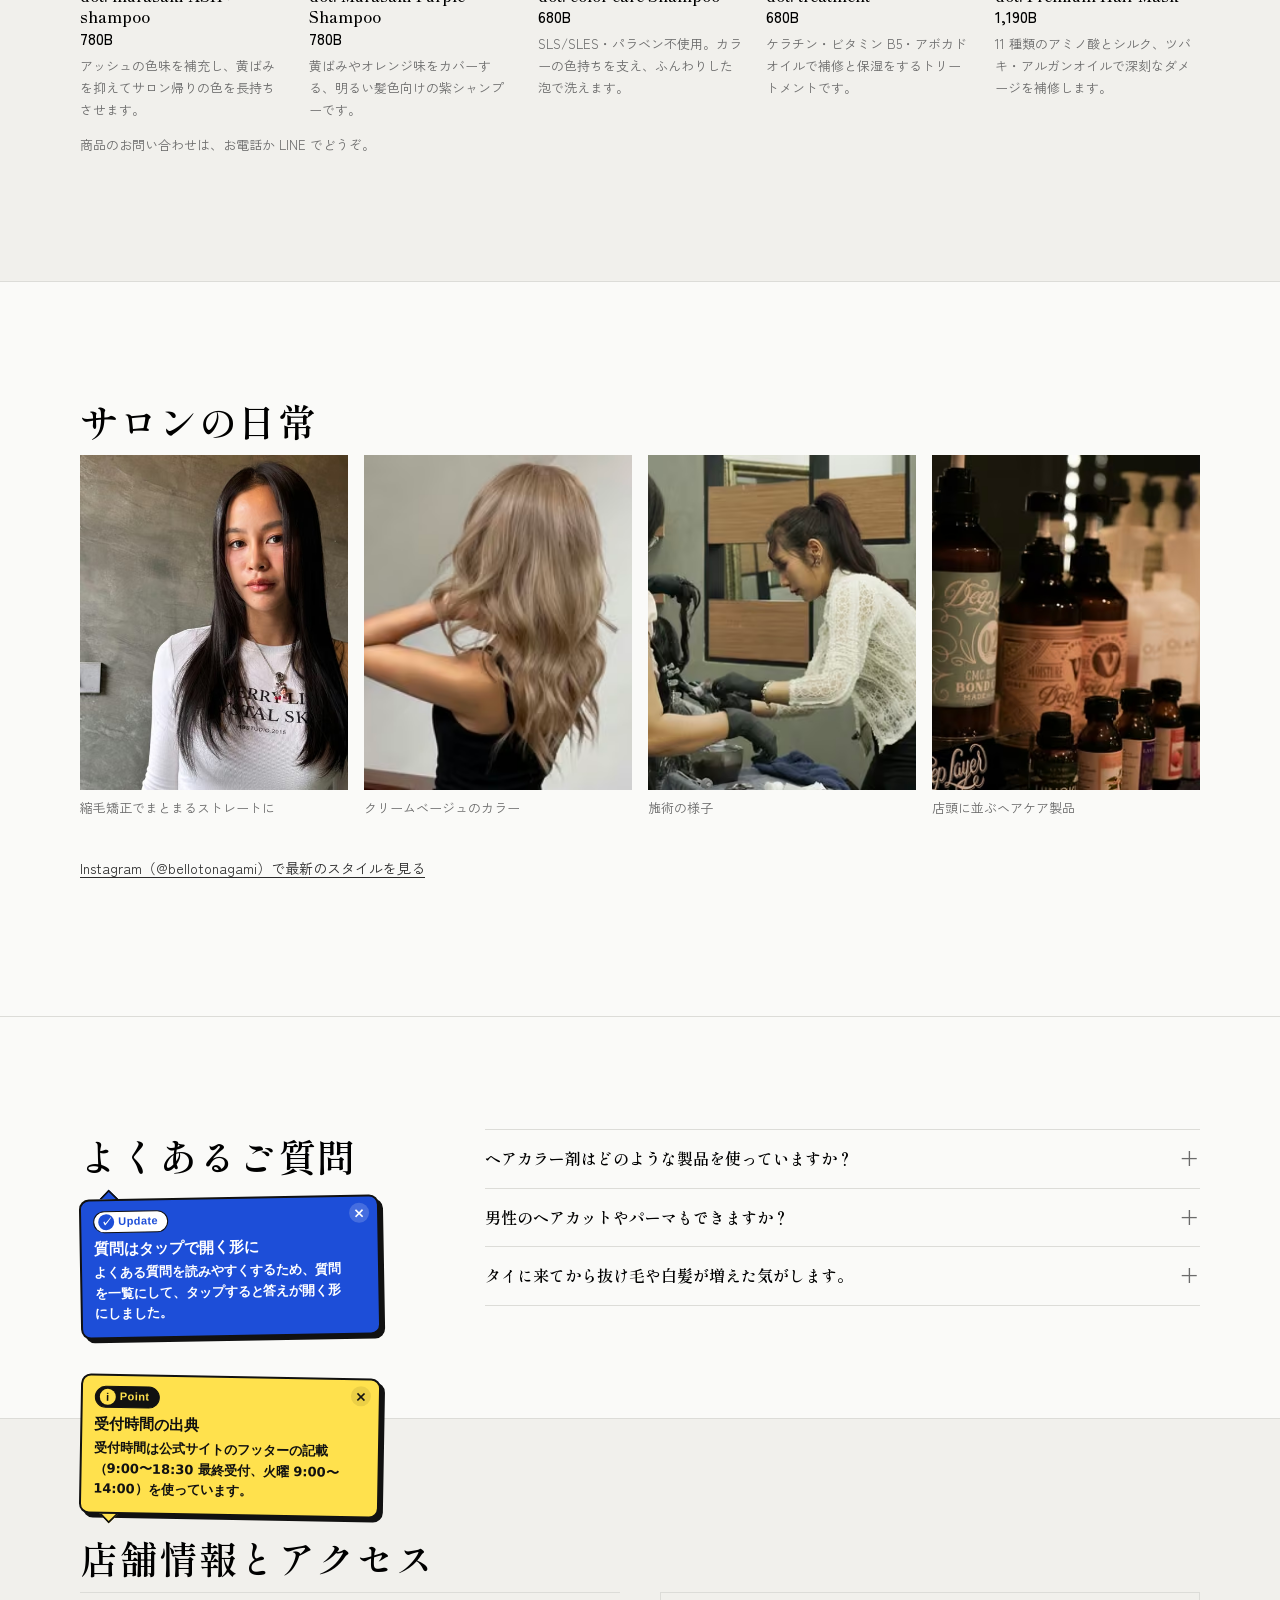
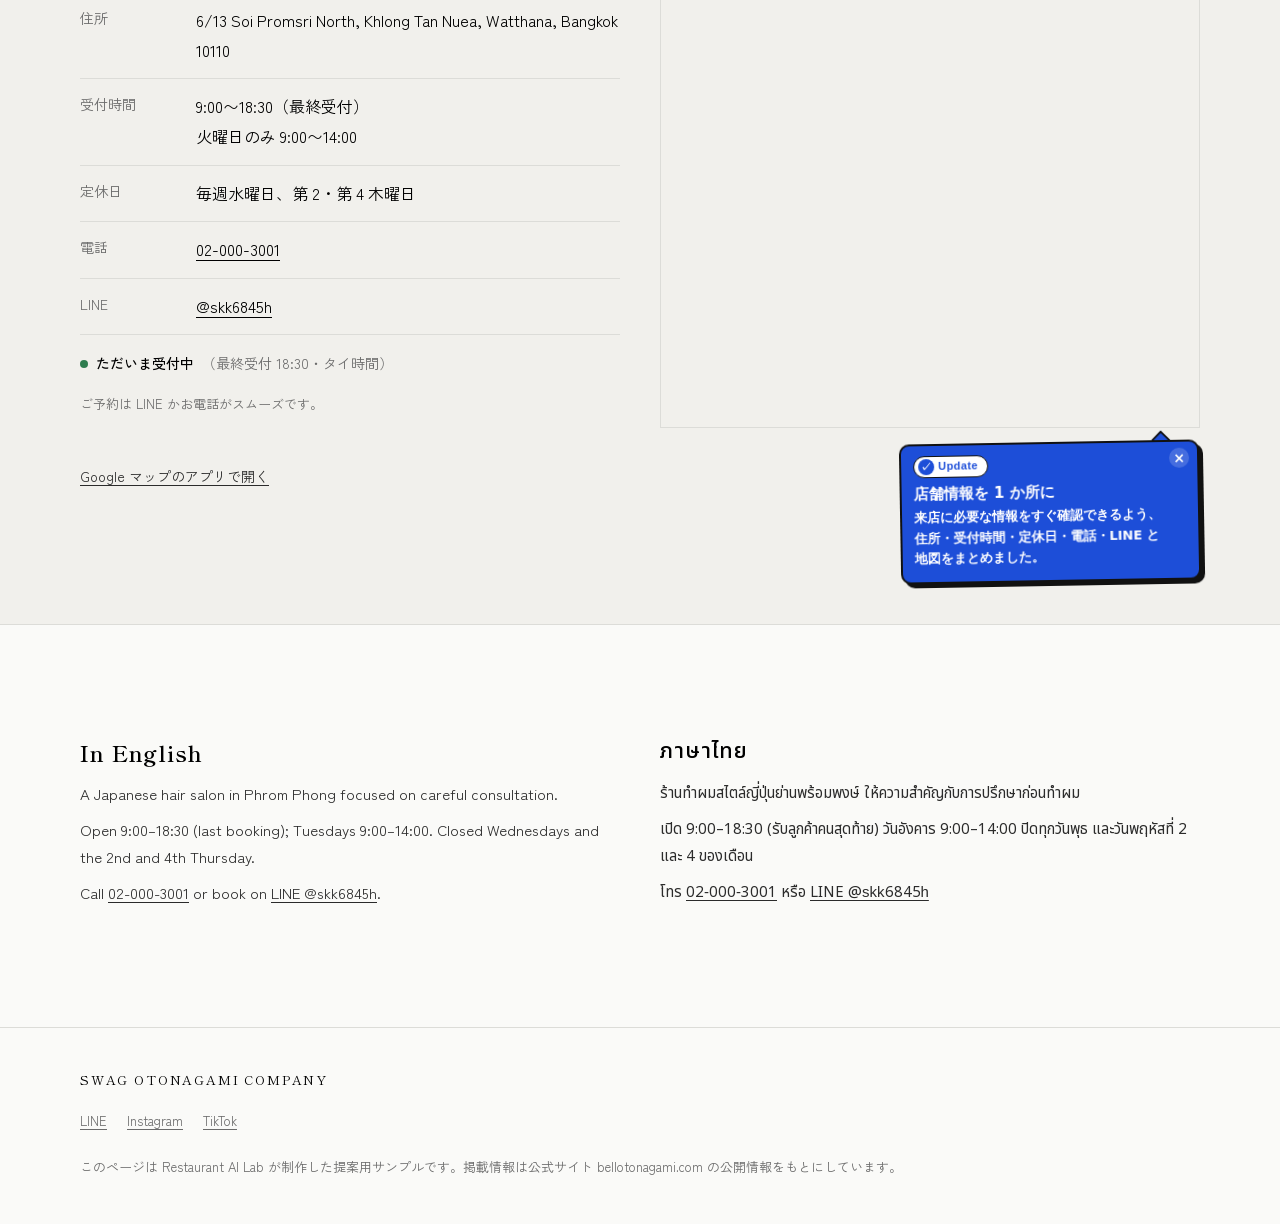
==== commit 27e5e846: "v3: 公式サイト bellotonagami.com を比較元に作り直し（v1・v2 は削除） Co-Authored-By: Claude Opus 5.5 <noreply@anthropic." ====
--- a/index.html
+++ b/index.html
@@ -4,57 +4,229 @@
 <meta charset="utf-8">
 <meta name="viewport" content="width=device-width, initial-scale=1, viewport-fit=cover">
 <meta name="robots" content="noindex, nofollow">
-<title>BELL otonagami salon｜プロンポンの半個室ヘアサロン</title>
-<meta name="description" content="BTS プロンポン駅から徒歩10分、スクンビット 49/11 の大人髪サロン BELL。全席半個室、日本人スタイリストが担当します。予約と相談は電話か LINE で。">
+<title>BELL otonagami salon｜プロンポンの大人のヘアサロン</title>
+<meta name="description" content="バンコク・プロンポンの日本人ヘアサロン BELL。カウンセリングで「好きなスタイル」を「似合うスタイル」に。ヘア・アイラッシュの料金、スタッフ、アクセスを 1 ページにまとめています。">
 <meta name="theme-color" content="#fafaf8">
-<link rel="alternate" hreflang="ja" href="https://restaurantailab.github.io/bell-salon-sample/">
-<link rel="alternate" hreflang="en" href="https://restaurantailab.github.io/bell-salon-sample/en/">
 <link rel="icon" href="favicon.svg" type="image/svg+xml">
 <meta property="og:type" content="website">
-<meta property="og:title" content="BELL otonagami salon｜プロンポンの半個室ヘアサロン">
-<meta property="og:description" content="全席半個室、日本人スタイリストの大人髪サロン。予約と相談は電話か LINE で。">
+<meta property="og:title" content="BELL otonagami salon｜プロンポンの大人のヘアサロン">
+<meta property="og:description" content="好きな髪を、似合う髪に。予約は電話か LINE で。">
 <meta property="og:url" content="https://restaurantailab.github.io/bell-salon-sample/">
 <meta property="og:image" content="https://restaurantailab.github.io/bell-salon-sample/og/og.png">
 <meta property="og:locale" content="ja_JP">
 <meta name="twitter:card" content="summary_large_image">
 <link rel="preload" href="fonts/ja-ShipporiMincho-600.woff2" as="font" type="font/woff2" crossorigin>
 <link rel="preload" href="fonts/ja-ZenKakuGothicNew-400.woff2" as="font" type="font/woff2" crossorigin>
-<style>@font-face{font-family:'Shippori Mincho';font-style:normal;font-weight:400;font-display:swap;src:url(fonts/ja-ShipporiMincho-400.woff2) format('woff2');unicode-range:U+a,U+20-7e,U+e01-e02,U+e07-e08,U+e0d,U+e14-e15,U+e17-e19,U+e1b-e1c,U+e1e,U+e20-e25,U+e27,U+e29-e2b,U+e2d,U+e30-e35,U+e37-e38,U+e3f-e42,U+e44,U+e47-e49,U+e4c,U+2013,U+3000-3002,U+300c-300d,U+301c,U+3042,U+3044,U+3046,U+3048,U+304a-304d,U+304f,U+3051-3054,U+3057-305b,U+305d-3061,U+3063-3064,U+3066-306b,U+306d-3070,U+3078-3079,U+307b,U+307e-307f,U+3081-3082,U+3086,U+3088-308c,U+308f,U+3092-3093,U+30a2-30a4,U+30a6-30a7,U+30aa-30ab,U+30af-30b0,U+30b3,U+30b5,U+30b8-30b9,U+30bb,U+30bf-30c1,U+30c3-30c4,U+30c7-30c9,U+30cb,U+30d0-30d1,U+30d3-30d4,U+30d6-30da,U+30dd-30de,U+30e0-30e1,U+30e4-30e5,U+30e9-30ed,U+30f3,U+30fb-30fc,U+4e00,U+4e0a,U+4e0d,U+4e2d,U+4e7e,U+4e86,U+4e88,U+4e8b,U+4eba,U+4ed5,U+4ed8,U+4eee,U+4efb,U+4f11,U+4f1d,U+4f4f-4f50,U+4f5c,U+4f7f,U+500b,U+50b7,U+5148,U+5168,U+516c,U+5185,U+5199,U+5206-5207,U+5236,U+524d,U+5264,U+52d5,U+534a,U+53d6-53d7,U+540c,U+54b2,U+5584,U+55b6,U+5831,U+5897,U+591a,U+5927,U+5b63,U+5b89,U+5b9a,U+5ba4,U+5bb9,U+5bc4,U+5c11,U+5c4a,U+5e2d,U+5e83,U+5e97,U+5f0f,U+5f53,U+5f8c,U+5f92,U+5f97,U+60a9,U+60c5,U+611f,U+623b,U+6240,U+624b,U+6271,U+6280,U+6291,U+62c5,U+62dd,U+63a5,U+63b2,U+63d0,U+6539,U+6574,U+6587,U+6599,U+65bd,U+65e5,U+6642,U+6696,U+66dc,U+6700,U+6708,U+6728,U+672c,U+683c,U+6848,U+690d,U+696d,U+6b63,U+6b69,U+6bdb,U+6c17,U+6c34,U+6e7f,U+706b,U+7279,U+73fe,U+7528,U+756a,U+76f4,U+76f8,U+7709,U+771f,U+7740,U+77ef,U+78ba,U+79c1,U+79fb,U+7a0e,U+7b2c,U+7d04,U+7d30,U+7d42,U+7d4c,U+7e2e,U+7e70,U+7f8e,U+8217,U+8272,U+843d,U+85ac,U+85e4,U+884c,U+8853,U+898b,U+8a31,U+8a71,U+8a73,U+8a8d,U+8a9e,U+8ac7,U+8cea,U+8f09,U+8fd4,U+9001,U+900f,U+904e,U+9053,U+91cd,U+91d1,U+9577,U+958b,U+9593,U+969b,U+96a3,U+96e8,U+96fb,U+9752,U+9806,U+99c5,U+9a13,U+9aa8,U+9aea,U+ff08-ff09,U+ff0b,U+ff5c}@font-face{font-family:'Shippori Mincho';font-style:normal;font-weight:600;font-display:swap;src:url(fonts/ja-ShipporiMincho-600.woff2) format('woff2');unicode-range:U+a,U+20-7e,U+e01-e02,U+e07-e08,U+e0d,U+e14-e15,U+e17-e19,U+e1b-e1c,U+e1e,U+e20-e25,U+e27,U+e29-e2b,U+e2d,U+e30-e35,U+e37-e38,U+e3f-e42,U+e44,U+e47-e49,U+e4c,U+2013,U+3000-3002,U+300c-300d,U+301c,U+3042,U+3044,U+3046,U+3048,U+304a-304d,U+304f,U+3051-3054,U+3057-305b,U+305d-3061,U+3063-3064,U+3066-306b,U+306d-3070,U+3078-3079,U+307b,U+307e-307f,U+3081-3082,U+3086,U+3088-308c,U+308f,U+3092-3093,U+30a2-30a4,U+30a6-30a7,U+30aa-30ab,U+30af-30b0,U+30b3,U+30b5,U+30b8-30b9,U+30bb,U+30bf-30c1,U+30c3-30c4,U+30c7-30c9,U+30cb,U+30d0-30d1,U+30d3-30d4,U+30d6-30da,U+30dd-30de,U+30e0-30e1,U+30e4-30e5,U+30e9-30ed,U+30f3,U+30fb-30fc,U+4e00,U+4e0a,U+4e0d,U+4e2d,U+4e7e,U+4e86,U+4e88,U+4e8b,U+4eba,U+4ed5,U+4ed8,U+4eee,U+4efb,U+4f11,U+4f1d,U+4f4f-4f50,U+4f5c,U+4f7f,U+500b,U+50b7,U+5148,U+5168,U+516c,U+5185,U+5199,U+5206-5207,U+5236,U+524d,U+5264,U+52d5,U+534a,U+53d6-53d7,U+540c,U+54b2,U+5584,U+55b6,U+5831,U+5897,U+591a,U+5927,U+5b63,U+5b89,U+5b9a,U+5ba4,U+5bb9,U+5bc4,U+5c11,U+5c4a,U+5e2d,U+5e83,U+5e97,U+5f0f,U+5f53,U+5f8c,U+5f92,U+5f97,U+60a9,U+60c5,U+611f,U+623b,U+6240,U+624b,U+6271,U+6280,U+6291,U+62c5,U+62dd,U+63a5,U+63b2,U+63d0,U+6539,U+6574,U+6587,U+6599,U+65bd,U+65e5,U+6642,U+6696,U+66dc,U+6700,U+6708,U+6728,U+672c,U+683c,U+6848,U+690d,U+696d,U+6b63,U+6b69,U+6bdb,U+6c17,U+6c34,U+6e7f,U+706b,U+7279,U+73fe,U+7528,U+756a,U+76f4,U+76f8,U+7709,U+771f,U+7740,U+77ef,U+78ba,U+79c1,U+79fb,U+7a0e,U+7b2c,U+7d04,U+7d30,U+7d42,U+7d4c,U+7e2e,U+7e70,U+7f8e,U+8217,U+8272,U+843d,U+85ac,U+85e4,U+884c,U+8853,U+898b,U+8a31,U+8a71,U+8a73,U+8a8d,U+8a9e,U+8ac7,U+8cea,U+8f09,U+8fd4,U+9001,U+900f,U+904e,U+9053,U+91cd,U+91d1,U+9577,U+958b,U+9593,U+969b,U+96a3,U+96e8,U+96fb,U+9752,U+9806,U+99c5,U+9a13,U+9aa8,U+9aea,U+ff08-ff09,U+ff0b,U+ff5c}@font-face{font-family:'Zen Kaku Gothic New';font-style:normal;font-weight:400;font-display:swap;src:url(fonts/ja-ZenKakuGothicNew-400.woff2) format('woff2');unicode-range:U+a,U+20-7e,U+e01-e02,U+e07-e08,U+e0d,U+e14-e15,U+e17-e19,U+e1b-e1c,U+e1e,U+e20-e25,U+e27,U+e29-e2b,U+e2d,U+e30-e35,U+e37-e38,U+e3f-e42,U+e44,U+e47-e49,U+e4c,U+2013,U+3000-3002,U+300c-300d,U+301c,U+3042,U+3044,U+3046,U+3048,U+304a-304d,U+304f,U+3051-3054,U+3057-305b,U+305d-3061,U+3063-3064,U+3066-306b,U+306d-3070,U+3078-3079,U+307b,U+307e-307f,U+3081-3082,U+3086,U+3088-308c,U+308f,U+3092-3093,U+30a2-30a4,U+30a6-30a7,U+30aa-30ab,U+30af-30b0,U+30b3,U+30b5,U+30b8-30b9,U+30bb,U+30bf-30c1,U+30c3-30c4,U+30c7-30c9,U+30cb,U+30d0-30d1,U+30d3-30d4,U+30d6-30da,U+30dd-30de,U+30e0-30e1,U+30e4-30e5,U+30e9-30ed,U+30f3,U+30fb-30fc,U+4e00,U+4e0a,U+4e0d,U+4e2d,U+4e7e,U+4e86,U+4e88,U+4e8b,U+4eba,U+4ed5,U+4ed8,U+4eee,U+4efb,U+4f11,U+4f1d,U+4f4f-4f50,U+4f5c,U+4f7f,U+500b,U+50b7,U+5148,U+5168,U+516c,U+5185,U+5199,U+5206-5207,U+5236,U+524d,U+5264,U+52d5,U+534a,U+53d6-53d7,U+540c,U+54b2,U+5584,U+55b6,U+5831,U+5897,U+591a,U+5927,U+5b63,U+5b89,U+5b9a,U+5ba4,U+5bb9,U+5bc4,U+5c11,U+5c4a,U+5e2d,U+5e83,U+5e97,U+5f0f,U+5f53,U+5f8c,U+5f92,U+5f97,U+60a9,U+60c5,U+611f,U+623b,U+6240,U+624b,U+6271,U+6280,U+6291,U+62c5,U+62dd,U+63a5,U+63b2,U+63d0,U+6539,U+6574,U+6587,U+6599,U+65bd,U+65e5,U+6642,U+6696,U+66dc,U+6700,U+6708,U+6728,U+672c,U+683c,U+6848,U+690d,U+696d,U+6b63,U+6b69,U+6bdb,U+6c17,U+6c34,U+6e7f,U+706b,U+7279,U+73fe,U+7528,U+756a,U+76f4,U+76f8,U+7709,U+771f,U+7740,U+77ef,U+78ba,U+79c1,U+79fb,U+7a0e,U+7b2c,U+7d04,U+7d30,U+7d42,U+7d4c,U+7e2e,U+7e70,U+7f8e,U+8217,U+8272,U+843d,U+85ac,U+85e4,U+884c,U+8853,U+898b,U+8a31,U+8a71,U+8a73,U+8a8d,U+8a9e,U+8ac7,U+8cea,U+8f09,U+8fd4,U+9001,U+900f,U+904e,U+9053,U+91cd,U+91d1,U+9577,U+958b,U+9593,U+969b,U+96a3,U+96e8,U+96fb,U+9752,U+9806,U+99c5,U+9a13,U+9aa8,U+9aea,U+ff08-ff09,U+ff0b,U+ff5c}@font-face{font-family:'Zen Kaku Gothic New';font-style:normal;font-weight:500;font-display:swap;src:url(fonts/ja-ZenKakuGothicNew-500.woff2) format('woff2');unicode-range:U+a,U+20-7e,U+e01-e02,U+e07-e08,U+e0d,U+e14-e15,U+e17-e19,U+e1b-e1c,U+e1e,U+e20-e25,U+e27,U+e29-e2b,U+e2d,U+e30-e35,U+e37-e38,U+e3f-e42,U+e44,U+e47-e49,U+e4c,U+2013,U+3000-3002,U+300c-300d,U+301c,U+3042,U+3044,U+3046,U+3048,U+304a-304d,U+304f,U+3051-3054,U+3057-305b,U+305d-3061,U+3063-3064,U+3066-306b,U+306d-3070,U+3078-3079,U+307b,U+307e-307f,U+3081-3082,U+3086,U+3088-308c,U+308f,U+3092-3093,U+30a2-30a4,U+30a6-30a7,U+30aa-30ab,U+30af-30b0,U+30b3,U+30b5,U+30b8-30b9,U+30bb,U+30bf-30c1,U+30c3-30c4,U+30c7-30c9,U+30cb,U+30d0-30d1,U+30d3-30d4,U+30d6-30da,U+30dd-30de,U+30e0-30e1,U+30e4-30e5,U+30e9-30ed,U+30f3,U+30fb-30fc,U+4e00,U+4e0a,U+4e0d,U+4e2d,U+4e7e,U+4e86,U+4e88,U+4e8b,U+4eba,U+4ed5,U+4ed8,U+4eee,U+4efb,U+4f11,U+4f1d,U+4f4f-4f50,U+4f5c,U+4f7f,U+500b,U+50b7,U+5148,U+5168,U+516c,U+5185,U+5199,U+5206-5207,U+5236,U+524d,U+5264,U+52d5,U+534a,U+53d6-53d7,U+540c,U+54b2,U+5584,U+55b6,U+5831,U+5897,U+591a,U+5927,U+5b63,U+5b89,U+5b9a,U+5ba4,U+5bb9,U+5bc4,U+5c11,U+5c4a,U+5e2d,U+5e83,U+5e97,U+5f0f,U+5f53,U+5f8c,U+5f92,U+5f97,U+60a9,U+60c5,U+611f,U+623b,U+6240,U+624b,U+6271,U+6280,U+6291,U+62c5,U+62dd,U+63a5,U+63b2,U+63d0,U+6539,U+6574,U+6587,U+6599,U+65bd,U+65e5,U+6642,U+6696,U+66dc,U+6700,U+6708,U+6728,U+672c,U+683c,U+6848,U+690d,U+696d,U+6b63,U+6b69,U+6bdb,U+6c17,U+6c34,U+6e7f,U+706b,U+7279,U+73fe,U+7528,U+756a,U+76f4,U+76f8,U+7709,U+771f,U+7740,U+77ef,U+78ba,U+79c1,U+79fb,U+7a0e,U+7b2c,U+7d04,U+7d30,U+7d42,U+7d4c,U+7e2e,U+7e70,U+7f8e,U+8217,U+8272,U+843d,U+85ac,U+85e4,U+884c,U+8853,U+898b,U+8a31,U+8a71,U+8a73,U+8a8d,U+8a9e,U+8ac7,U+8cea,U+8f09,U+8fd4,U+9001,U+900f,U+904e,U+9053,U+91cd,U+91d1,U+9577,U+958b,U+9593,U+969b,U+96a3,U+96e8,U+96fb,U+9752,U+9806,U+99c5,U+9a13,U+9aa8,U+9aea,U+ff08-ff09,U+ff0b,U+ff5c}@font-face{font-family:'Noto Sans Thai';font-style:normal;font-weight:400;font-stretch:100%;font-display:swap;src:url(fonts/th-NotoSansThai-400.woff2) format('woff2');unicode-range:U+20,U+28-29,U+2e-3a,U+40,U+42,U+45,U+49,U+4c,U+4e,U+53-54,U+e01-e02,U+e07-e08,U+e0d,U+e14-e15,U+e17-e19,U+e1b-e1c,U+e1e,U+e20-e25,U+e27,U+e29-e2b,U+e2d,U+e30-e35,U+e37-e38,U+e3f-e42,U+e44,U+e47-e49,U+e4c-e4d,U+2013}@font-face{font-family:'Noto Sans Thai';font-style:normal;font-weight:500;font-stretch:100%;font-display:swap;src:url(fonts/th-NotoSansThai-500.woff2) format('woff2');unicode-range:U+20,U+28-29,U+2e-3a,U+40,U+42,U+45,U+49,U+4c,U+4e,U+53-54,U+e01-e02,U+e07-e08,U+e0d,U+e14-e15,U+e17-e19,U+e1b-e1c,U+e1e,U+e20-e25,U+e27,U+e29-e2b,U+e2d,U+e30-e35,U+e37-e38,U+e3f-e42,U+e44,U+e47-e49,U+e4c-e4d,U+2013}:root{--paper:#fafaf8;--paper-2:#f1f0ec;--ink:#000;--text:#2b2b2b;--muted:#6b6b6b;--rule:#dcdcd8;--rose:#8e5b5f;--rose-soft:#efe4e4;--line:#05833b;--open:#2f7d4f;--closed:#a4463a;--serif:"Shippori Mincho","Hiragino Mincho ProN","Yu Mincho",serif;--sans:"Zen Kaku Gothic New","Hiragino Sans","Noto Sans JP",system-ui,sans-serif;--thai:"Noto Sans Thai","Thonburi",sans-serif;--gutter:16px;--max:1120px;--bar-h:64px}@media (min-width:600px){:root{--gutter:32px}}@media (min-width:1024px){:root{--gutter:40px}}*,*::before,*::after{box-sizing:border-box}html{-webkit-text-size-adjust:100%}@media (prefers-reduced-motion:no-preference){html{scroll-behavior:smooth}}body{margin:0;background:var(--paper);color:var(--text);font:400 16px/1.85 var(--sans);font-feature-settings:"palt" 0;padding-bottom:calc(var(--bar-h) + env(safe-area-inset-bottom));overflow-x:clip}img,svg{display:block;max-width:100%;height:auto}a{color:inherit;text-underline-offset:.22em;text-decoration-thickness:1px}a:hover{color:var(--rose)}:focus-visible{outline:2px solid var(--rose);outline-offset:3px}::selection{background:var(--rose-soft)}[lang="th"]{font-family:var(--thai)}.wrap{width:100%;max-width:calc(var(--max) + var(--gutter) * 2);margin:0 auto;padding:0 var(--gutter)}.skip{position:absolute;left:-999px;top:0;background:var(--ink);color:#fff;padding:8px 12px;z-index:100}.skip:focus{left:8px;top:8px}.visually-hidden{position:absolute;width:1px;height:1px;overflow:hidden;clip:rect(0 0 0 0);white-space:nowrap}.sample-note{background:var(--ink);color:#cfcfcf;font-size:12px;line-height:1.5;text-align:center;padding:6px var(--gutter)}.site-head{position:sticky;top:0;z-index:20;background:rgba(250,250,248,.95);border-bottom:1px solid var(--rule)}@supports (backdrop-filter:blur(1px)){.site-head{background:rgba(250,250,248,.82);backdrop-filter:blur(10px)}}.site-head .wrap{display:flex;align-items:center;gap:16px;height:56px}.wordmark{font:600 21px/1 var(--serif);letter-spacing:.34em;text-decoration:none;color:var(--ink);margin-right:auto;padding-left:.02em}.wordmark:hover{color:var(--ink)}.nav{display:none}.lang{display:flex;gap:2px;font-size:13px}.lang a,.lang span{padding:10px 6px;text-decoration:none;color:var(--muted)}.lang [aria-current]{color:var(--ink);font-weight:500}.head-tel{display:inline-grid;place-items:center;width:44px;height:44px;border:1px solid var(--ink);border-radius:999px;color:var(--ink)}.head-tel svg{width:18px;height:18px}.head-tel .label{display:none}.btn{display:inline-flex;align-items:center;justify-content:center;gap:10px;min-height:56px;padding:8px 22px;border-radius:999px;font:500 16px/1.25 var(--sans);text-decoration:none;text-align:center}.btn svg{width:19px;height:19px;flex:none}.btn small{display:block;font-size:12px;font-weight:400;opacity:.8;letter-spacing:.02em}.btn--tel{background:var(--ink);color:#fff}.btn--tel:hover{color:#fff;background:#333}.btn--line{background:var(--line);color:#fff}.btn--line:hover{color:#fff;background:#04702f}.btn--line small{opacity:1}.btn--ghost{border:1px solid var(--ink);color:var(--ink)}.hero{position:relative;padding:20px 0 40px;overflow-x:clip}.hero__art{position:relative;width:78%;margin:0 calc(var(--gutter) * -1) -6px auto;max-width:560px;transform-origin:23% 52%}@media (prefers-reduced-motion:no-preference){.hero__art{animation:ring 1.6s cubic-bezier(.36,.07,.19,.97) .5s 1 both}}@keyframes ring{0%{transform:rotate(0)}18%{transform:rotate(-4deg)}36%{transform:rotate(3deg)}54%{transform:rotate(-2deg)}72%{transform:rotate(1deg)}100%{transform:rotate(0)}}.hero h1{font:600 clamp(31px,8.6vw,62px)/1.32 var(--serif);color:var(--ink);letter-spacing:.04em;margin:0 0 16px;font-feature-settings:"palt" 1}.hero h1 span{display:block}.hero__lead{margin:0 0 18px;max-width:34em}.status{display:flex;align-items:center;gap:8px;margin:0 0 16px;font-size:14px;color:var(--muted)}.status b{font-weight:500;color:var(--ink)}.status i{width:8px;height:8px;border-radius:50%;background:var(--muted);flex:none}.status.is-open i{background:var(--open)}.status.is-closed i{background:var(--closed)}.hero__cta{display:grid;grid-template-columns:1fr 1fr;gap:10px}.hero__map{display:inline-block;margin-top:14px;font-size:14px;padding:6px 0}.section{padding:64px 0;border-top:1px solid var(--rule)}.section h2{font:600 clamp(25px,6.4vw,38px)/1.4 var(--serif);color:var(--ink);letter-spacing:.04em;margin:0 0 24px;font-feature-settings:"palt" 1}.note{font-size:13px;color:var(--muted);line-height:1.7}.vows{list-style:none;margin:0;padding:0}.vows li{font:600 clamp(19px,5vw,26px)/1.6 var(--serif);color:var(--ink);padding:18px 0;border-top:1px solid var(--rule);letter-spacing:.03em}.vows li:first-child{border-top:0;padding-top:0}.vows li small{display:block;font:400 15px/1.75 var(--sans);color:var(--muted);letter-spacing:0;margin-top:4px}.manager{display:flex;align-items:center;gap:16px;margin:0 0 24px}.manager img{width:96px;height:120px;object-fit:cover;flex:none}.manager figcaption{font:600 17px/1.5 var(--serif);color:var(--ink)}.manager figcaption small{display:block;font:400 13px/1.6 var(--sans);color:var(--muted)}.letter{background:var(--paper-2)}.letter__body{font:400 17px/2 var(--serif);color:var(--ink);max-width:30em;margin:0 0 8px}.letter__sign{font:400 15px/1.6 var(--serif);color:var(--muted);margin:0 0 28px}.letter__sign::before{content:"";display:inline-block;width:28px;height:1px;background:var(--muted);vertical-align:middle;margin-right:10px}.asks{margin:0 0 28px;padding:0;list-style:none}.asks li{padding:10px 0 10px 18px;border-left:2px solid var(--rose);margin-bottom:10px;font-size:15px}.letter__cta{display:grid;gap:10px}.signature{border-top:2px solid var(--rose);border-bottom:1px solid var(--rule);padding:18px 0 20px;margin-bottom:8px}.signature__row{display:flex;justify-content:space-between;align-items:baseline;gap:16px}.signature h3{font:600 22px/1.4 var(--serif);color:var(--ink);margin:0}.signature p{margin:6px 0 0;font-size:15px;color:var(--muted)}.price{font:500 18px/1 var(--sans);font-variant-numeric:tabular-nums;color:var(--ink);white-space:nowrap}.price .from{font-size:13px;color:var(--muted);margin-left:2px}.prices{list-style:none;margin:0;padding:0}.prices li{display:flex;align-items:baseline;gap:10px;padding:15px 0;border-bottom:1px solid var(--rule)}.prices .name{font:600 17px/1.5 var(--serif);color:var(--ink)}.prices .name small{display:block;font:400 13px/1.6 var(--sans);color:var(--muted)}.prices .dots{flex:1;border-bottom:1px dotted #b5b5b0;transform:translateY(-5px);min-width:16px}.prices a{color:var(--rose)}.works{display:grid;gap:28px}.work{margin:0}.work__img{position:relative;background:var(--paper-2)}.work__img img{width:100%}.ba{position:absolute;top:10px;font:500 11px/1 var(--sans);letter-spacing:.08em;padding:6px 8px;background:rgba(250,250,248,.92);color:var(--ink)}.ba--before{left:10px}.ba--after{left:calc(50% + 10px);color:var(--rose)}.work figcaption{margin-top:10px;font-size:14px;color:var(--muted)}.work figcaption b{display:block;font:600 16px/1.5 var(--serif);color:var(--ink)}.works__more{margin-top:28px}.info{display:grid;gap:28px}.facts{margin:0}.facts div{display:grid;grid-template-columns:6.5em 1fr;gap:12px;padding:13px 0;border-bottom:1px solid var(--rule)}.facts div:first-child{border-top:1px solid var(--rule)}.facts dt{font-size:14px;color:var(--muted)}.facts dd{margin:0;color:var(--ink);overflow-wrap:anywhere}.facts a{font-variant-numeric:tabular-nums}.map{position:relative;aspect-ratio:4 / 3;background:var(--paper-2);border:1px solid var(--rule)}.map iframe{position:absolute;inset:0;width:100%;height:100%;border:0}.other-lang{display:grid;gap:32px}.other-lang h2{font-size:22px;margin-bottom:12px}.other-lang p{margin:0 0 8px;font-size:15px}.other-lang [lang="th"] h2{font-family:var(--thai);font-weight:500}.site-foot{border-top:1px solid var(--rule);padding:40px 0 32px;font-size:13px;color:var(--muted)}.site-foot .brandline{font:400 13px/1.8 var(--serif);letter-spacing:.14em;color:var(--ink);margin:0 0 12px}.site-foot .sns{display:flex;flex-wrap:wrap;gap:4px 20px;margin:0 0 16px;padding:0;list-style:none}.site-foot .sns a{display:inline-block;padding:6px 0}.dock{position:fixed;left:0;right:0;bottom:0;z-index:30;display:grid;grid-template-columns:1fr 1fr;gap:8px;padding:8px var(--gutter) calc(8px + env(safe-area-inset-bottom));background:rgba(250,250,248,.97);border-top:1px solid var(--rule)}.dock .btn{min-height:48px;font-size:15px}@media (min-width:900px){body{padding-bottom:0}.dock{display:none}.nav{display:flex;gap:28px;font-size:14px}.nav a{text-decoration:none;padding:8px 0}.head-tel{width:auto;height:40px;padding:0 18px;gap:8px;display:inline-flex;align-items:center;font-weight:500;font-size:14px;text-decoration:none}.head-tel .label{display:inline;font-variant-numeric:tabular-nums}.hero{padding:72px 0 96px}.hero .wrap{display:grid;grid-template-columns:7fr 5fr;align-items:center;gap:40px}.hero__text{grid-column:1;grid-row:1}.hero__art{grid-column:2;grid-row:1;width:calc(100% + var(--gutter) + 40px);margin:0 -80px 0 0;max-width:none}.hero__cta{display:flex;gap:12px}.hero__cta .btn{padding:8px 30px}.section{padding:112px 0}.split{display:grid;grid-template-columns:5fr 7fr;gap:40px}.split>h2{align-self:start}.letter__cta{grid-template-columns:auto auto;justify-content:start}.manager{display:block;margin-top:32px}.manager img{width:240px;height:300px;margin-bottom:12px}.works{grid-template-columns:repeat(12,1fr);gap:48px 32px;align-items:start}.work{grid-column:span 6}.work--wide{grid-column:span 7}.work--tall{grid-column:span 5}.work--wide img,.work--tall img{height:440px;object-fit:cover}.work--tall img{object-position:50% 35%}.info{grid-template-columns:1fr 1fr;gap:40px}.map{aspect-ratio:auto;min-height:100%}.other-lang{grid-template-columns:1fr 1fr;gap:40px}}@media (min-width:1200px){.hero__art{margin-right:-120px}}</style>
+<style>@font-face{font-family:'Shippori Mincho';font-style:normal;font-weight:400;font-display:swap;src:url(fonts/ja-ShipporiMincho-400.woff2) format('woff2');unicode-range:U+a,U+20-7e,U+e01-e02,U+e04,U+e07,U+e0d,U+e14-e15,U+e17-e1c,U+e1e,U+e20-e25,U+e27,U+e29-e2b,U+e2d,U+e30-e39,U+e40-e44,U+e48-e49,U+e4c,U+2013,U+3001-3002,U+300c-300d,U+301c,U+3042,U+3044,U+3046,U+3048,U+304a-304f,U+3051-3055,U+3057,U+3059-305b,U+305d-3061,U+3063-306b,U+306d-3070,U+3073,U+3075-3076,U+3078-3079,U+307b-307c,U+307e-307f,U+3081-3082,U+3084,U+3086,U+3088-308d,U+308f,U+3092-3093,U+30a2-30a4,U+30a6-30a8,U+30aa-30ad,U+30af-30b1,U+30b3-30bb,U+30bd,U+30bf-30c1,U+30c3-30c4,U+30c6-30cb,U+30ce-30d3,U+30d5-30da,U+30dc-30e1,U+30e3-30e5,U+30e7,U+30e9-30ed,U+30ef,U+30f3,U+30fb-30fc,U+4e00,U+4e0a-4e0b,U+4e0d,U+4e26,U+4e2d,U+4e86,U+4e88,U+4eba,U+4ed5,U+4ed8,U+4ee5,U+4f11,U+4f1d,U+4f38,U+4f3c,U+4f4f,U+4f53,U+4f5c,U+4f7f,U+4fdd,U+4fee,U+5019,U+5065,U+5143,U+5145,U+516c,U+5185,U+51fa,U+5206-5207,U+521d,U+5236,U+523b,U+5264,U+529b,U+52a0,U+52d5,U+5341,U+5358,U+53d6-53d7,U+5404,U+5408,U+540c-540d,U+5411,U+542b,U+5473,U+54c1,U+5546,U+554f,U+5584,U+56de,U+56f2,U+5831,U+5883,U+5897,U+5909,U+5927,U+597d,U+5b50,U+5b9a,U+5ba2,U+5bb9,U+5bfe,U+5c11,U+5e30,U+5e38,U+5e97,U+5ea6,U+5eb7,U+5f0f,U+5f37,U+5f3e,U+5f71,U+5f8c,U+5fdc,U+5feb,U+6027,U+60a9,U+60c5,U+60f3,U+611f,U+614b-614c,U+6163,U+6240,U+624b,U+6271,U+6280,U+6291,U+629c,U+62c5,U+6301,U+6307,U+63b2,U+63d0,U+652f,U+6539,U+6574,U+6587,U+6599,U+65ad,U+65b0,U+65b9,U+65bd,U+65e2,U+65e5,U+660e,U+6642,U+66dc,U+66f4,U+6700,U+671d,U+6728,U+672c,U+6765,U+67d3,U+6839,U+683c,U+6848,U+697d,U+69d8,U+6b53,U+6b63,U+6bce,U+6bdb,U+6c17,U+6c34,U+6c5a,U+6ce1,U+6d17,U+6d3b,U+6db2,U+6df1,U+6e7f,U+6fc3,U+706b,U+70ad,U+7121,U+7136,U+71b1,U+723d,U+72b6,U+7406,U+74b0,U+751f,U+7528,U+7537,U+767d,U+76ae,U+76f8,U+7709,U+7740,U+77ef,U+78ba,U+79fb,U+7a2e,U+7a4d,U+7a7a,U+7acb,U+7b2c,U+7c21,U+7d04,U+7d2b,U+7d30,U+7d42,U+7d44,U+7d4c,U+7d61,U+7d66,U+7d9a,U+7dda,U+7e2e,U+7f8e,U+7fd2,U+805e,U+80b2,U+80f8,U+81ea,U+8217,U+826f,U+8272,U+843d,U+85ac,U+884c,U+8853,U+88dc,U+88fd,U+898b,U+8a3a,U+8a71,U+8a8d,U+8abf,U+8ac7,U+8b77,U+8ca0,U+8cea,U+8f09,U+8fce,U+8fd1,U+8ffd,U+900f,U+9023,U+9031,U+904e,U+9055,U+9078,U+90e8,U+914d,U+9178,U+91cd,U+91d1,U+9577,U+958b,U+9593,U+96c6,U+96e2,U+96f0,U+96fb,U+97ff,U+9803,U+982d,U+985e,U+99c4,U+9a13,U+9aa8,U+9ad8,U+9aea,U+9ec4,U+ff08-ff09,U+ff0b,U+ff1d,U+ff1f,U+ff5c}@font-face{font-family:'Shippori Mincho';font-style:normal;font-weight:600;font-display:swap;src:url(fonts/ja-ShipporiMincho-600.woff2) format('woff2');unicode-range:U+a,U+20-7e,U+e01-e02,U+e04,U+e07,U+e0d,U+e14-e15,U+e17-e1c,U+e1e,U+e20-e25,U+e27,U+e29-e2b,U+e2d,U+e30-e39,U+e40-e44,U+e48-e49,U+e4c,U+2013,U+3001-3002,U+300c-300d,U+301c,U+3042,U+3044,U+3046,U+3048,U+304a-304f,U+3051-3055,U+3057,U+3059-305b,U+305d-3061,U+3063-306b,U+306d-3070,U+3073,U+3075-3076,U+3078-3079,U+307b-307c,U+307e-307f,U+3081-3082,U+3084,U+3086,U+3088-308d,U+308f,U+3092-3093,U+30a2-30a4,U+30a6-30a8,U+30aa-30ad,U+30af-30b1,U+30b3-30bb,U+30bd,U+30bf-30c1,U+30c3-30c4,U+30c6-30cb,U+30ce-30d3,U+30d5-30da,U+30dc-30e1,U+30e3-30e5,U+30e7,U+30e9-30ed,U+30ef,U+30f3,U+30fb-30fc,U+4e00,U+4e0a-4e0b,U+4e0d,U+4e26,U+4e2d,U+4e86,U+4e88,U+4eba,U+4ed5,U+4ed8,U+4ee5,U+4f11,U+4f1d,U+4f38,U+4f3c,U+4f4f,U+4f53,U+4f5c,U+4f7f,U+4fdd,U+4fee,U+5019,U+5065,U+5143,U+5145,U+516c,U+5185,U+51fa,U+5206-5207,U+521d,U+5236,U+523b,U+5264,U+529b,U+52a0,U+52d5,U+5341,U+5358,U+53d6-53d7,U+5404,U+5408,U+540c-540d,U+5411,U+542b,U+5473,U+54c1,U+5546,U+554f,U+5584,U+56de,U+56f2,U+5831,U+5883,U+5897,U+5909,U+5927,U+597d,U+5b50,U+5b9a,U+5ba2,U+5bb9,U+5bfe,U+5c11,U+5e30,U+5e38,U+5e97,U+5ea6,U+5eb7,U+5f0f,U+5f37,U+5f3e,U+5f71,U+5f8c,U+5fdc,U+5feb,U+6027,U+60a9,U+60c5,U+60f3,U+611f,U+614b-614c,U+6163,U+6240,U+624b,U+6271,U+6280,U+6291,U+629c,U+62c5,U+6301,U+6307,U+63b2,U+63d0,U+652f,U+6539,U+6574,U+6587,U+6599,U+65ad,U+65b0,U+65b9,U+65bd,U+65e2,U+65e5,U+660e,U+6642,U+66dc,U+66f4,U+6700,U+671d,U+6728,U+672c,U+6765,U+67d3,U+6839,U+683c,U+6848,U+697d,U+69d8,U+6b53,U+6b63,U+6bce,U+6bdb,U+6c17,U+6c34,U+6c5a,U+6ce1,U+6d17,U+6d3b,U+6db2,U+6df1,U+6e7f,U+6fc3,U+706b,U+70ad,U+7121,U+7136,U+71b1,U+723d,U+72b6,U+7406,U+74b0,U+751f,U+7528,U+7537,U+767d,U+76ae,U+76f8,U+7709,U+7740,U+77ef,U+78ba,U+79fb,U+7a2e,U+7a4d,U+7a7a,U+7acb,U+7b2c,U+7c21,U+7d04,U+7d2b,U+7d30,U+7d42,U+7d44,U+7d4c,U+7d61,U+7d66,U+7d9a,U+7dda,U+7e2e,U+7f8e,U+7fd2,U+805e,U+80b2,U+80f8,U+81ea,U+8217,U+826f,U+8272,U+843d,U+85ac,U+884c,U+8853,U+88dc,U+88fd,U+898b,U+8a3a,U+8a71,U+8a8d,U+8abf,U+8ac7,U+8b77,U+8ca0,U+8cea,U+8f09,U+8fce,U+8fd1,U+8ffd,U+900f,U+9023,U+9031,U+904e,U+9055,U+9078,U+90e8,U+914d,U+9178,U+91cd,U+91d1,U+9577,U+958b,U+9593,U+96c6,U+96e2,U+96f0,U+96fb,U+97ff,U+9803,U+982d,U+985e,U+99c4,U+9a13,U+9aa8,U+9ad8,U+9aea,U+9ec4,U+ff08-ff09,U+ff0b,U+ff1d,U+ff1f,U+ff5c}@font-face{font-family:'Zen Kaku Gothic New';font-style:normal;font-weight:400;font-display:swap;src:url(fonts/ja-ZenKakuGothicNew-400.woff2) format('woff2');unicode-range:U+a,U+20-7e,U+e01-e02,U+e04,U+e07,U+e0d,U+e14-e15,U+e17-e1c,U+e1e,U+e20-e25,U+e27,U+e29-e2b,U+e2d,U+e30-e39,U+e40-e44,U+e48-e49,U+e4c,U+2013,U+3001-3002,U+300c-300d,U+301c,U+3042,U+3044,U+3046,U+3048,U+304a-304f,U+3051-3055,U+3057,U+3059-305b,U+305d-3061,U+3063-306b,U+306d-3070,U+3073,U+3075-3076,U+3078-3079,U+307b-307c,U+307e-307f,U+3081-3082,U+3084,U+3086,U+3088-308d,U+308f,U+3092-3093,U+30a2-30a4,U+30a6-30a8,U+30aa-30ad,U+30af-30b1,U+30b3-30bb,U+30bd,U+30bf-30c1,U+30c3-30c4,U+30c6-30cb,U+30ce-30d3,U+30d5-30da,U+30dc-30e1,U+30e3-30e5,U+30e7,U+30e9-30ed,U+30ef,U+30f3,U+30fb-30fc,U+4e00,U+4e0a-4e0b,U+4e0d,U+4e26,U+4e2d,U+4e86,U+4e88,U+4eba,U+4ed5,U+4ed8,U+4ee5,U+4f11,U+4f1d,U+4f38,U+4f3c,U+4f4f,U+4f53,U+4f5c,U+4f7f,U+4fdd,U+4fee,U+5019,U+5065,U+5143,U+5145,U+516c,U+5185,U+51fa,U+5206-5207,U+521d,U+5236,U+523b,U+5264,U+529b,U+52a0,U+52d5,U+5341,U+5358,U+53d6-53d7,U+5404,U+5408,U+540c-540d,U+5411,U+542b,U+5473,U+54c1,U+5546,U+554f,U+5584,U+56de,U+56f2,U+5831,U+5883,U+5897,U+5909,U+5927,U+597d,U+5b50,U+5b9a,U+5ba2,U+5bb9,U+5bfe,U+5c11,U+5e30,U+5e38,U+5e97,U+5ea6,U+5eb7,U+5f0f,U+5f37,U+5f3e,U+5f71,U+5f8c,U+5fdc,U+5feb,U+6027,U+60a9,U+60c5,U+60f3,U+611f,U+614b-614c,U+6163,U+6240,U+624b,U+6271,U+6280,U+6291,U+629c,U+62c5,U+6301,U+6307,U+63b2,U+63d0,U+652f,U+6539,U+6574,U+6587,U+6599,U+65ad,U+65b0,U+65b9,U+65bd,U+65e2,U+65e5,U+660e,U+6642,U+66dc,U+66f4,U+6700,U+671d,U+6728,U+672c,U+6765,U+67d3,U+6839,U+683c,U+6848,U+697d,U+69d8,U+6b53,U+6b63,U+6bce,U+6bdb,U+6c17,U+6c34,U+6c5a,U+6ce1,U+6d17,U+6d3b,U+6db2,U+6df1,U+6e7f,U+6fc3,U+706b,U+70ad,U+7121,U+7136,U+71b1,U+723d,U+72b6,U+7406,U+74b0,U+751f,U+7528,U+7537,U+767d,U+76ae,U+76f8,U+7709,U+7740,U+77ef,U+78ba,U+79fb,U+7a2e,U+7a4d,U+7a7a,U+7acb,U+7b2c,U+7c21,U+7d04,U+7d2b,U+7d30,U+7d42,U+7d44,U+7d4c,U+7d61,U+7d66,U+7d9a,U+7dda,U+7e2e,U+7f8e,U+7fd2,U+805e,U+80b2,U+80f8,U+81ea,U+8217,U+826f,U+8272,U+843d,U+85ac,U+884c,U+8853,U+88dc,U+88fd,U+898b,U+8a3a,U+8a71,U+8a8d,U+8abf,U+8ac7,U+8b77,U+8ca0,U+8cea,U+8f09,U+8fce,U+8fd1,U+8ffd,U+900f,U+9023,U+9031,U+904e,U+9055,U+9078,U+90e8,U+914d,U+9178,U+91cd,U+91d1,U+9577,U+958b,U+9593,U+96c6,U+96e2,U+96f0,U+96fb,U+97ff,U+9803,U+982d,U+985e,U+99c4,U+9a13,U+9aa8,U+9ad8,U+9aea,U+9ec4,U+ff08-ff09,U+ff0b,U+ff1d,U+ff1f,U+ff5c}@font-face{font-family:'Zen Kaku Gothic New';font-style:normal;font-weight:500;font-display:swap;src:url(fonts/ja-ZenKakuGothicNew-500.woff2) format('woff2');unicode-range:U+a,U+20-7e,U+e01-e02,U+e04,U+e07,U+e0d,U+e14-e15,U+e17-e1c,U+e1e,U+e20-e25,U+e27,U+e29-e2b,U+e2d,U+e30-e39,U+e40-e44,U+e48-e49,U+e4c,U+2013,U+3001-3002,U+300c-300d,U+301c,U+3042,U+3044,U+3046,U+3048,U+304a-304f,U+3051-3055,U+3057,U+3059-305b,U+305d-3061,U+3063-306b,U+306d-3070,U+3073,U+3075-3076,U+3078-3079,U+307b-307c,U+307e-307f,U+3081-3082,U+3084,U+3086,U+3088-308d,U+308f,U+3092-3093,U+30a2-30a4,U+30a6-30a8,U+30aa-30ad,U+30af-30b1,U+30b3-30bb,U+30bd,U+30bf-30c1,U+30c3-30c4,U+30c6-30cb,U+30ce-30d3,U+30d5-30da,U+30dc-30e1,U+30e3-30e5,U+30e7,U+30e9-30ed,U+30ef,U+30f3,U+30fb-30fc,U+4e00,U+4e0a-4e0b,U+4e0d,U+4e26,U+4e2d,U+4e86,U+4e88,U+4eba,U+4ed5,U+4ed8,U+4ee5,U+4f11,U+4f1d,U+4f38,U+4f3c,U+4f4f,U+4f53,U+4f5c,U+4f7f,U+4fdd,U+4fee,U+5019,U+5065,U+5143,U+5145,U+516c,U+5185,U+51fa,U+5206-5207,U+521d,U+5236,U+523b,U+5264,U+529b,U+52a0,U+52d5,U+5341,U+5358,U+53d6-53d7,U+5404,U+5408,U+540c-540d,U+5411,U+542b,U+5473,U+54c1,U+5546,U+554f,U+5584,U+56de,U+56f2,U+5831,U+5883,U+5897,U+5909,U+5927,U+597d,U+5b50,U+5b9a,U+5ba2,U+5bb9,U+5bfe,U+5c11,U+5e30,U+5e38,U+5e97,U+5ea6,U+5eb7,U+5f0f,U+5f37,U+5f3e,U+5f71,U+5f8c,U+5fdc,U+5feb,U+6027,U+60a9,U+60c5,U+60f3,U+611f,U+614b-614c,U+6163,U+6240,U+624b,U+6271,U+6280,U+6291,U+629c,U+62c5,U+6301,U+6307,U+63b2,U+63d0,U+652f,U+6539,U+6574,U+6587,U+6599,U+65ad,U+65b0,U+65b9,U+65bd,U+65e2,U+65e5,U+660e,U+6642,U+66dc,U+66f4,U+6700,U+671d,U+6728,U+672c,U+6765,U+67d3,U+6839,U+683c,U+6848,U+697d,U+69d8,U+6b53,U+6b63,U+6bce,U+6bdb,U+6c17,U+6c34,U+6c5a,U+6ce1,U+6d17,U+6d3b,U+6db2,U+6df1,U+6e7f,U+6fc3,U+706b,U+70ad,U+7121,U+7136,U+71b1,U+723d,U+72b6,U+7406,U+74b0,U+751f,U+7528,U+7537,U+767d,U+76ae,U+76f8,U+7709,U+7740,U+77ef,U+78ba,U+79fb,U+7a2e,U+7a4d,U+7a7a,U+7acb,U+7b2c,U+7c21,U+7d04,U+7d2b,U+7d30,U+7d42,U+7d44,U+7d4c,U+7d61,U+7d66,U+7d9a,U+7dda,U+7e2e,U+7f8e,U+7fd2,U+805e,U+80b2,U+80f8,U+81ea,U+8217,U+826f,U+8272,U+843d,U+85ac,U+884c,U+8853,U+88dc,U+88fd,U+898b,U+8a3a,U+8a71,U+8a8d,U+8abf,U+8ac7,U+8b77,U+8ca0,U+8cea,U+8f09,U+8fce,U+8fd1,U+8ffd,U+900f,U+9023,U+9031,U+904e,U+9055,U+9078,U+90e8,U+914d,U+9178,U+91cd,U+91d1,U+9577,U+958b,U+9593,U+96c6,U+96e2,U+96f0,U+96fb,U+97ff,U+9803,U+982d,U+985e,U+99c4,U+9a13,U+9aa8,U+9ad8,U+9aea,U+9ec4,U+ff08-ff09,U+ff0b,U+ff1d,U+ff1f,U+ff5c}@font-face{font-family:'Noto Sans Thai';font-style:normal;font-weight:400;font-stretch:100%;font-display:swap;src:url(fonts/th-NotoSansThai-400.woff2) format('woff2');unicode-range:U+20,U+28-29,U+2e-3a,U+40,U+42,U+45,U+49,U+4c,U+4e,U+53-54,U+e01-e02,U+e04,U+e07,U+e0d,U+e14-e15,U+e17-e1c,U+e1e,U+e20-e25,U+e27,U+e29-e2b,U+e2d,U+e30-e39,U+e40-e44,U+e48-e49,U+e4c-e4d,U+2013}@font-face{font-family:'Noto Sans Thai';font-style:normal;font-weight:500;font-stretch:100%;font-display:swap;src:url(fonts/th-NotoSansThai-500.woff2) format('woff2');unicode-range:U+20,U+28-29,U+2e-3a,U+40,U+42,U+45,U+49,U+4c,U+4e,U+53-54,U+e01-e02,U+e04,U+e07,U+e0d,U+e14-e15,U+e17-e1c,U+e1e,U+e20-e25,U+e27,U+e29-e2b,U+e2d,U+e30-e39,U+e40-e44,U+e48-e49,U+e4c-e4d,U+2013}:root{--paper:#fafaf8;--paper-2:#f1f0ec;--ink:#000;--text:#2b2b2b;--muted:#6b6b6b;--rule:#dcdcd8;--rose:#8e5b5f;--rose-soft:#efe4e4;--line:#05833b;--open:#2f7d4f;--closed:#a4463a;--serif:"Shippori Mincho","Hiragino Mincho ProN","Yu Mincho",serif;--sans:"Zen Kaku Gothic New","Hiragino Sans","Noto Sans JP",system-ui,sans-serif;--thai:"Noto Sans Thai","Thonburi",sans-serif;--gutter:16px;--max:1120px;--bar-h:64px;--head-h:56px}@media (min-width:600px){:root{--gutter:32px}}@media (min-width:1024px){:root{--gutter:40px}}*,*::before,*::after{box-sizing:border-box}html{-webkit-text-size-adjust:100%;scroll-padding-top:calc(var(--head-h) + 16px)}@media (prefers-reduced-motion:no-preference){html{scroll-behavior:smooth}}body{margin:0;background:var(--paper);color:var(--text);font:400 16px/1.85 var(--sans);padding-bottom:calc(var(--bar-h) + env(safe-area-inset-bottom));overflow-x:clip}img,svg{display:block;max-width:100%;height:auto}a{color:inherit;text-underline-offset:.22em;text-decoration-thickness:1px}a:hover{color:var(--rose)}:focus-visible{outline:2px solid var(--rose);outline-offset:3px}::selection{background:var(--rose-soft)}[lang="th"]{font-family:var(--thai)}.wrap{width:100%;max-width:calc(var(--max) + var(--gutter) * 2);margin:0 auto;padding:0 var(--gutter)}.skip{position:absolute;left:-999px;top:0;background:var(--ink);color:#fff;padding:8px 12px;z-index:100}.skip:focus{left:8px;top:8px}.sample-note{margin:0;background:var(--ink);color:#cfcfcf;font-size:12px;line-height:1.5;text-align:center;padding:6px var(--gutter)}.site-head{position:sticky;top:0;z-index:20;background:rgba(250,250,248,.95);border-bottom:1px solid var(--rule)}@supports (backdrop-filter:blur(1px)){.site-head{background:rgba(250,250,248,.82);backdrop-filter:blur(10px)}}.site-head .wrap{display:flex;align-items:center;gap:16px;height:var(--head-h)}.wordmark{font:600 21px/1 var(--serif);letter-spacing:.34em;text-decoration:none;color:var(--ink);margin-right:auto}.wordmark:hover{color:var(--ink)}.nav{display:none}.lang{display:flex;gap:2px;font-size:13px}.lang a,.lang span{padding:10px 6px;text-decoration:none;color:var(--muted)}.lang [aria-current]{color:var(--ink);font-weight:500}.head-tel{display:inline-grid;place-items:center;width:44px;height:44px;border:1px solid var(--ink);border-radius:999px;color:var(--ink)}.head-tel svg{width:18px;height:18px}.head-tel .label{display:none}.btn{display:inline-flex;align-items:center;justify-content:center;gap:10px;min-height:56px;padding:8px 22px;border-radius:999px;font:500 16px/1.25 var(--sans);text-decoration:none;text-align:center}.btn svg{width:19px;height:19px;flex:none}.btn small{display:block;font-size:12px;font-weight:400;opacity:.85;letter-spacing:.02em}.btn--tel{background:var(--ink);color:#fff}.btn--tel:hover{color:#fff;background:#333}.btn--line{background:var(--line);color:#fff}.btn--line:hover{color:#fff;background:#04702f}.btn--line small{opacity:1}.btn--ghost{border:1px solid var(--ink);color:var(--ink);min-height:48px}.hero{padding:0 0 40px;overflow-x:clip}.hero__photo{position:relative;margin:0 calc(var(--gutter) * -1) 22px;height:210px;overflow:hidden;background:var(--paper-2)}.hero__photo img{width:100%;height:100%;object-fit:cover;object-position:50% 30%}.hero__bell{position:absolute;right:12px;bottom:10px;width:92px;padding:8px 10px;background:rgba(250,250,248,.9)}@media (prefers-reduced-motion:no-preference){.hero__bell img{transform-origin:23% 52%;animation:ring 1.6s cubic-bezier(.36,.07,.19,.97) .6s 1 both}}@keyframes ring{0%{transform:rotate(0)}18%{transform:rotate(-5deg)}36%{transform:rotate(4deg)}54%{transform:rotate(-2deg)}72%{transform:rotate(1deg)}100%{transform:rotate(0)}}.hero h1{font:600 clamp(30px,8.4vw,60px)/1.32 var(--serif);color:var(--ink);letter-spacing:.04em;margin:0 0 14px;font-feature-settings:"palt" 1}.hero h1 span{display:block}.hero__lead{margin:0 0 16px;max-width:34em}.status{display:flex;flex-wrap:wrap;align-items:center;gap:4px 8px;margin:0 0 16px;font-size:14px;color:var(--muted)}.status b{font-weight:500;color:var(--ink)}.status i{width:8px;height:8px;border-radius:50%;background:var(--muted);flex:none}.status.is-open i{background:var(--open)}.status.is-closed i{background:var(--closed)}.hero__cta{display:grid;grid-template-columns:1fr 1fr;gap:10px}.text-link{display:inline-block;margin-top:14px;font-size:14px;padding:6px 0}.section{padding:64px 0;border-top:1px solid var(--rule)}.section--tint{background:var(--paper-2)}.section h2{font:600 clamp(25px,6.4vw,38px)/1.4 var(--serif);color:var(--ink);letter-spacing:.04em;margin:0 0 8px;font-feature-settings:"palt" 1}.section .intro{margin:0 0 28px;color:var(--muted);max-width:36em}.note{font-size:13px;color:var(--muted);line-height:1.7}.about__photos{display:grid;grid-template-columns:1fr 1fr;gap:10px;margin:0 0 24px}.about__photos img{width:100%;aspect-ratio:4 / 5;object-fit:cover}.about__body p{margin:0 0 14px;max-width:34em}.about__quote{font:600 clamp(20px,5.4vw,28px)/1.6 var(--serif);color:var(--ink);margin:0 0 18px;letter-spacing:.03em}.chips{display:flex;gap:8px;overflow-x:auto;margin:0 calc(var(--gutter) * -1) 24px;padding:0 var(--gutter) 6px;scrollbar-width:none}.chips::-webkit-scrollbar{display:none}.chips a{flex:none;display:inline-flex;align-items:center;min-height:40px;padding:0 16px;border:1px solid var(--ink);border-radius:999px;font-size:14px;text-decoration:none;color:var(--ink);background:var(--paper)}.chips a:hover{background:var(--ink);color:#fff}.menu-group{margin:0 0 32px}.menu-group h3{font:600 20px/1.5 var(--serif);color:var(--ink);margin:0 0 4px;padding-bottom:8px;border-bottom:2px solid var(--ink);display:flex;justify-content:space-between;align-items:baseline;gap:12px}.menu-group h3 small{font:400 12px/1.4 var(--sans);color:var(--muted);letter-spacing:.08em}.prices{list-style:none;margin:0;padding:0}.prices li{padding:14px 0;border-bottom:1px solid var(--rule)}.prices .row{display:flex;align-items:baseline;gap:10px}.prices .name{font:600 16px/1.5 var(--serif);color:var(--ink)}.prices .dots{flex:1;border-bottom:1px dotted #b5b5b0;transform:translateY(-5px);min-width:16px}.prices .price{font:500 16px/1 var(--sans);font-variant-numeric:tabular-nums;color:var(--ink);white-space:nowrap}.prices p{margin:4px 0 0;font-size:13px;line-height:1.7;color:var(--muted)}.prices .tag{display:inline-block;font-size:11px;color:var(--rose);border:1px solid var(--rose);padding:0 6px;margin-left:6px;vertical-align:2px}.staff{display:grid;grid-template-columns:repeat(3,minmax(0,1fr));gap:10px;margin:0;padding:0;list-style:none}.staff img{width:100%;aspect-ratio:4 / 5;object-fit:cover;background:var(--paper-2)}.staff b{display:block;font:600 16px/1.4 var(--serif);color:var(--ink);margin-top:8px}.staff span{display:block;font-size:12px;color:var(--muted);letter-spacing:.04em}.staff-cta{margin-top:24px;display:grid;gap:10px}.products{display:grid;grid-template-columns:repeat(2,minmax(0,1fr));gap:24px 12px;margin:0;padding:0;list-style:none}.products img{width:100%;aspect-ratio:1;object-fit:cover;background:var(--paper-2)}.products b{display:block;font:600 15px/1.45 var(--serif);color:var(--ink);margin-top:10px}.products .price{display:block;font:500 15px/1.5 var(--sans);font-variant-numeric:tabular-nums;color:var(--ink)}.products p{margin:4px 0 0;font-size:13px;line-height:1.7;color:var(--muted)}.styles{display:grid;grid-template-columns:1fr 1fr;gap:10px}.styles figure{margin:0}.styles img{width:100%;aspect-ratio:4 / 5;object-fit:cover}.styles figcaption{font-size:13px;color:var(--muted);margin-top:6px}.faq details{border-bottom:1px solid var(--rule)}.faq details:first-child{border-top:1px solid var(--rule)}.faq summary{list-style:none;cursor:pointer;display:flex;justify-content:space-between;gap:16px;padding:16px 0;font:600 16px/1.6 var(--serif);color:var(--ink)}.faq summary::-webkit-details-marker{display:none}.faq summary::after{content:"+";font:400 22px/1 var(--sans);color:var(--muted);flex:none}.faq details[open] summary::after{content:"−"}.faq details p{margin:0 0 18px;font-size:15px;max-width:40em}.info{display:grid;gap:28px}.facts{margin:0}.facts div{display:grid;grid-template-columns:6.5em 1fr;gap:12px;padding:13px 0;border-bottom:1px solid var(--rule)}.facts div:first-child{border-top:1px solid var(--rule)}.facts dt{font-size:14px;color:var(--muted)}.facts dd{margin:0;color:var(--ink);overflow-wrap:anywhere}.map{position:relative;aspect-ratio:4 / 3;background:var(--paper-2);border:1px solid var(--rule)}.map iframe{position:absolute;inset:0;width:100%;height:100%;border:0}.other-lang{display:grid;gap:32px}.other-lang h2{font-size:22px;margin-bottom:12px}.other-lang p{margin:0 0 8px;font-size:15px}.other-lang [lang="th"] h2{font-family:var(--thai);font-weight:500}.site-foot{border-top:1px solid var(--rule);padding:40px 0 32px;font-size:13px;color:var(--muted)}.site-foot .brandline{font:400 13px/1.8 var(--serif);letter-spacing:.14em;color:var(--ink);margin:0 0 12px}.site-foot .sns{display:flex;flex-wrap:wrap;gap:4px 20px;margin:0 0 16px;padding:0;list-style:none}.site-foot .sns a{display:inline-block;padding:6px 0}.dock{position:fixed;left:0;right:0;bottom:0;z-index:30;display:grid;grid-template-columns:1fr 1fr;gap:8px;padding:8px var(--gutter) calc(8px + env(safe-area-inset-bottom));background:rgba(250,250,248,.97);border-top:1px solid var(--rule)}.dock .btn{min-height:48px;font-size:15px}@media (min-width:900px){body{padding-bottom:0}.dock{display:none}.nav{display:flex;gap:24px;font-size:14px}.nav a{text-decoration:none;padding:8px 0}.head-tel{width:auto;height:40px;padding:0 18px;gap:8px;display:inline-flex;align-items:center;font-weight:500;font-size:14px;text-decoration:none}.head-tel .label{display:inline;font-variant-numeric:tabular-nums}.hero{padding:56px 0 88px}.hero .wrap{display:grid;grid-template-columns:7fr 5fr;align-items:center;gap:56px}.hero__text{grid-column:1;grid-row:1}.hero__photo{grid-column:2;grid-row:1;margin:0;height:auto;aspect-ratio:4 / 5}.hero__bell{width:120px;right:auto;left:16px;bottom:16px;padding:12px 14px}.hero__cta{display:flex;gap:12px}.hero__cta .btn{padding:8px 30px}.section{padding:112px 0}.split{display:grid;grid-template-columns:4fr 8fr;gap:48px}.split>header{align-self:start}.about{display:grid;grid-template-columns:6fr 5fr;gap:56px;align-items:center}.about__photos{margin:0}.chips{margin:0 0 32px;padding:0;flex-wrap:wrap;overflow:visible}.menu-cols{display:grid;grid-template-columns:1fr 1fr;gap:0 48px}.staff{gap:24px}.staff-cta{grid-template-columns:auto auto;justify-content:start}.products{grid-template-columns:repeat(5,minmax(0,1fr));gap:24px}.styles{grid-template-columns:repeat(4,1fr);gap:16px}.info{grid-template-columns:1fr 1fr;gap:40px}.map{aspect-ratio:auto;min-height:100%}.other-lang{grid-template-columns:1fr 1fr;gap:40px}}</style>
 <script type="application/ld+json">
 {
-  "@context": "https://schema.org",
-  "@type": "HairSalon",
-  "name": "BELL otonagami salon",
-  "alternateName": "ベル オトナガミ",
-  "url": "https://restaurantailab.github.io/bell-salon-sample/",
-  "image": "https://restaurantailab.github.io/bell-salon-sample/og/og.png",
-  "telephone": "+66-2-000-3001",
-  "priceRange": "฿฿",
-  "address": {
-    "@type": "PostalAddress",
-    "streetAddress": "6/13 Sukhumvit 49/11",
-    "addressLocality": "Khlong Tan Nuea, Watthana",
-    "addressRegion": "Bangkok",
-    "addressCountry": "TH"
+ "@context": "https://schema.org",
+ "@type": "HairSalon",
+ "name": "BELL otonagami salon",
+ "url": "https://restaurantailab.github.io/bell-salon-sample/",
+ "image": "https://restaurantailab.github.io/bell-salon-sample/og/og.png",
+ "telephone": "+66-2-000-3001",
+ "priceRange": "฿฿",
+ "address": {
+  "@type": "PostalAddress",
+  "streetAddress": "6/13 Soi Promsri North",
+  "addressLocality": "Khlong Tan Nuea, Watthana",
+  "addressRegion": "Bangkok",
+  "postalCode": "10110",
+  "addressCountry": "TH"
+ },
+ "openingHoursSpecification": [
+  {
+   "@type": "OpeningHoursSpecification",
+   "dayOfWeek": [
+    "Thursday",
+    "Friday",
+    "Saturday",
+    "Sunday",
+    "Monday"
+   ],
+   "opens": "09:00",
+   "closes": "18:30"
   },
-  "openingHoursSpecification": [
-    {"@type": "OpeningHoursSpecification", "dayOfWeek": ["Thursday", "Friday", "Saturday", "Sunday", "Monday"], "opens": "09:00", "closes": "21:00"},
-    {"@type": "OpeningHoursSpecification", "dayOfWeek": "Tuesday", "opens": "09:00", "closes": "18:00"}
-  ],
-  "hasOfferCatalog": {
-    "@type": "OfferCatalog",
-    "name": "メニュー",
-    "itemListElement": [
-      {"@type": "Offer", "itemOffered": {"@type": "Service", "name": "お任せベル"}, "price": "8000", "priceCurrency": "THB"},
-      {"@type": "Offer", "itemOffered": {"@type": "Service", "name": "骨格矯正カット"}, "price": "1200", "priceCurrency": "THB"},
-      {"@type": "Offer", "itemOffered": {"@type": "Service", "name": "オーダーメイドカラー"}, "price": "2000", "priceCurrency": "THB"},
-      {"@type": "Offer", "itemOffered": {"@type": "Service", "name": "髪質改善ストレートパーマ"}, "price": "2500", "priceCurrency": "THB"},
-      {"@type": "Offer", "itemOffered": {"@type": "Service", "name": "パームパーマ"}, "price": "3000", "priceCurrency": "THB"},
-      {"@type": "Offer", "itemOffered": {"@type": "Service", "name": "ディープトリートメント"}, "price": "1500", "priceCurrency": "THB"},
-      {"@type": "Offer", "itemOffered": {"@type": "Service", "name": "クレンジングヘッドスパ"}, "price": "500", "priceCurrency": "THB"}
-    ]
-  },
-  "sameAs": ["https://www.instagram.com/bellotonagami/", "https://www.facebook.com/bellotonagami/"]
+  {
+   "@type": "OpeningHoursSpecification",
+   "dayOfWeek": "Tuesday",
+   "opens": "09:00",
+   "closes": "14:00"
+  }
+ ],
+ "hasOfferCatalog": {
+  "@type": "OfferCatalog",
+  "name": "ヘアメニュー",
+  "itemListElement": [
+   {
+    "@type": "Offer",
+    "itemOffered": {
+     "@type": "Service",
+     "name": "カット"
+    },
+    "price": "1200",
+    "priceCurrency": "THB"
+   },
+   {
+    "@type": "Offer",
+    "itemOffered": {
+     "@type": "Service",
+     "name": "リタッチカラー"
+    },
+    "price": "2000",
+    "priceCurrency": "THB"
+   },
+   {
+    "@type": "Offer",
+    "itemOffered": {
+     "@type": "Service",
+     "name": "マニキュアリタッチ"
+    },
+    "price": "2000",
+    "priceCurrency": "THB"
+   },
+   {
+    "@type": "Offer",
+    "itemOffered": {
+     "@type": "Service",
+     "name": "フルカラー"
+    },
+    "price": "2500",
+    "priceCurrency": "THB"
+   },
+   {
+    "@type": "Offer",
+    "itemOffered": {
+     "@type": "Service",
+     "name": "ブリーチ"
+    },
+    "price": "2000",
+    "priceCurrency": "THB"
+   },
+   {
+    "@type": "Offer",
+    "itemOffered": {
+     "@type": "Service",
+     "name": "ハイライト"
+    },
+    "price": "2500",
+    "priceCurrency": "THB"
+   },
+   {
+    "@type": "Offer",
+    "itemOffered": {
+     "@type": "Service",
+     "name": "エアタッチ"
+    },
+    "price": "2500",
+    "priceCurrency": "THB"
+   },
+   {
+    "@type": "Offer",
+    "itemOffered": {
+     "@type": "Service",
+     "name": "ミストパーマ"
+    },
+    "price": "3000",
+    "priceCurrency": "THB"
+   },
+   {
+    "@type": "Offer",
+    "itemOffered": {
+     "@type": "Service",
+     "name": "デジタルパーマ"
+    },
+    "price": "4000",
+    "priceCurrency": "THB"
+   },
+   {
+    "@type": "Offer",
+    "itemOffered": {
+     "@type": "Service",
+     "name": "縮毛矯正"
+    },
+    "price": "4000",
+    "priceCurrency": "THB"
+   },
+   {
+    "@type": "Offer",
+    "itemOffered": {
+     "@type": "Service",
+     "name": "パーフェクトケラチンコントロール"
+    },
+    "price": "4000",
+    "priceCurrency": "THB"
+   },
+   {
+    "@type": "Offer",
+    "itemOffered": {
+     "@type": "Service",
+     "name": "オラプレックス"
+    },
+    "price": "2500",
+    "priceCurrency": "THB"
+   },
+   {
+    "@type": "Offer",
+    "itemOffered": {
+     "@type": "Service",
+     "name": "プレックスメント"
+    },
+    "price": "1500",
+    "priceCurrency": "THB"
+   },
+   {
+    "@type": "Offer",
+    "itemOffered": {
+     "@type": "Service",
+     "name": "リペアトリートメント"
+    },
+    "price": "1500",
+    "priceCurrency": "THB"
+   },
+   {
+    "@type": "Offer",
+    "itemOffered": {
+     "@type": "Service",
+     "name": "クレンジングヘッドスパ"
+    },
+    "price": "900",
+    "priceCurrency": "THB"
+   },
+   {
+    "@type": "Offer",
+    "itemOffered": {
+     "@type": "Service",
+     "name": "クールヘッドスパ"
+    },
+    "price": "1000",
+    "priceCurrency": "THB"
+   },
+   {
+    "@type": "Offer",
+    "itemOffered": {
+     "@type": "Service",
+     "name": "ドットヘッドスパ"
+    },
+    "price": "1500",
+    "priceCurrency": "THB"
+   },
+   {
+    "@type": "Offer",
+    "itemOffered": {
+     "@type": "Service",
+     "name": "カット＋ヘッドスパ"
+    },
+    "price": "1800",
+    "priceCurrency": "THB"
+   }
+  ]
+ },
+ "sameAs": [
+  "https://instagram.com/bellotonagami",
+  "https://www.tiktok.com/@bell.otonagami"
+ ]
 }
 </script>
 </head>
@@ -66,198 +238,177 @@
   <div class="wrap">
     <a class="wordmark" href="#main" aria-label="BELL トップ">BELL</a>
     <nav class="nav" aria-label="ページ内">
-      <a href="#manager">店長に相談</a>
+      <a href="#about">BELL について</a>
       <a href="#menu">メニュー</a>
-      <a href="#works">仕上がり</a>
+      <a href="#staff">スタッフ</a>
+      <a href="#products">商品</a>
       <a href="#access">アクセス</a>
     </nav>
     <div class="lang" aria-label="言語">
       <span aria-current="true">JA</span>
-      <a href="en/" hreflang="en" lang="en">EN</a>
+      <a href="#en" lang="en">EN</a>
       <a href="#th" lang="th">ไทย</a>
     </div>
-    <a class="head-tel" href="tel:+6620003001" data-edit="tel" aria-label="電話する 02-000-3001">
-      <svg viewBox="0 0 24 24" fill="currentColor" aria-hidden="true"><path d="M6.6 10.8a15.1 15.1 0 0 0 6.6 6.6l2.2-2.2a1 1 0 0 1 1-.25 11.4 11.4 0 0 0 3.6.57 1 1 0 0 1 1 1V20a1 1 0 0 1-1 1A17 17 0 0 1 3 4a1 1 0 0 1 1-1h3.5a1 1 0 0 1 1 1c0 1.25.2 2.45.57 3.57a1 1 0 0 1-.25 1z"/></svg>
-      <span class="label">02-000-3001</span>
-    </a>
+    <a class="head-tel" href="tel:+6620003001" data-edit="tel" aria-label="電話する 02-000-3001"><svg viewBox="0 0 24 24" fill="currentColor" aria-hidden="true"><path d="M6.6 10.8a15.1 15.1 0 0 0 6.6 6.6l2.2-2.2a1 1 0 0 1 1-.25 11.4 11.4 0 0 0 3.6.57 1 1 0 0 1 1 1V20a1 1 0 0 1-1 1A17 17 0 0 1 3 4a1 1 0 0 1 1-1h3.5a1 1 0 0 1 1 1c0 1.25.2 2.45.57 3.57a1 1 0 0 1-.25 1z"/></svg><span class="label">02-000-3001</span></a>
   </div>
 </header>
 
 <main id="main">
   <section class="hero" aria-labelledby="hero-title">
     <div class="wrap">
-      <img class="hero__art" src="img/bell-hand.svg" alt="" width="1901" height="1504" fetchpriority="high">
+      <figure class="hero__photo">
+        <picture><source type="image/avif" srcset="img/hero-480.avif 480w, img/hero-960.avif 960w" sizes="(min-width: 900px) 460px, 100vw"><source type="image/webp" srcset="img/hero-480.webp 480w, img/hero-960.webp 960w" sizes="(min-width: 900px) 460px, 100vw"><img src="img/hero-480.jpg" alt="毛先まで柔らかいクリームベージュのロングヘア" width="480" height="600" fetchpriority="high"></picture>
+        <span class="hero__bell"><img src="img/bell-hand.svg" alt="" width="1901" height="1504"></span>
+      </figure>
       <div class="hero__text">
-        <h1 id="hero-title" data-dummy="headline"><span>大人の髪を、</span><span>半個室で、</span><span>日本の手で。</span></h1>
-        <p class="hero__lead">BTS プロンポン駅から徒歩 10 分。全席が仕切られた大人髪のサロンです。予約も相談も、電話か LINE で店長に直接届きます。</p>
-        <p class="status" data-status><i aria-hidden="true"></i><b>営業時間を確認しています</b><span></span></p>
+        <h1 id="hero-title"><span>好きな髪を、</span><span>似合う髪に。</span></h1>
+        <p class="hero__lead">プロンポンの日本人ヘアサロン BELL。カウンセリングで「好きなスタイル」と「似合うスタイル」をすり合わせ、あなたの理想に近づけます。</p>
+        <p class="status" data-status><i aria-hidden="true"></i><b>受付時間を確認しています</b><span></span></p>
         <div class="hero__cta">
-          <a class="btn btn--tel" href="tel:+6620003001" data-edit="tel" data-dummy="tel">
-            <svg viewBox="0 0 24 24" fill="currentColor" aria-hidden="true"><path d="M6.6 10.8a15.1 15.1 0 0 0 6.6 6.6l2.2-2.2a1 1 0 0 1 1-.25 11.4 11.4 0 0 0 3.6.57 1 1 0 0 1 1 1V20a1 1 0 0 1-1 1A17 17 0 0 1 3 4a1 1 0 0 1 1-1h3.5a1 1 0 0 1 1 1c0 1.25.2 2.45.57 3.57a1 1 0 0 1-.25 1z"/></svg>
-            <span>電話で予約<small>02-000-3001</small></span>
-          </a>
-          <a class="btn btn--line" href="https://line.me/R/ti/p/@skk6845h" target="_blank" rel="noopener" data-edit="line" data-dummy="line-id">
-            <svg viewBox="0 0 24 24" fill="currentColor" aria-hidden="true"><path d="M12 3C6.5 3 2 6.6 2 11c0 3.9 3.5 7.2 8.3 7.9.3.1.8.2.9.5.1.3.1.7 0 1l-.1.9c0 .3-.2 1 .9.5 1.1-.5 5.9-3.5 8.1-6C21.4 14.3 22 12.7 22 11c0-4.4-4.5-8-10-8z"/></svg>
-            <span>LINE で相談<small>@skk6845h</small></span>
-          </a>
+          <a class="btn btn--tel" href="tel:+6620003001" data-edit="tel"><svg viewBox="0 0 24 24" fill="currentColor" aria-hidden="true"><path d="M6.6 10.8a15.1 15.1 0 0 0 6.6 6.6l2.2-2.2a1 1 0 0 1 1-.25 11.4 11.4 0 0 0 3.6.57 1 1 0 0 1 1 1V20a1 1 0 0 1-1 1A17 17 0 0 1 3 4a1 1 0 0 1 1-1h3.5a1 1 0 0 1 1 1c0 1.25.2 2.45.57 3.57a1 1 0 0 1-.25 1z"/></svg><span>電話で予約<small>02-000-3001</small></span></a>
+          <a class="btn btn--line" href="https://line.me/R/ti/p/%40skk6845h" target="_blank" rel="noopener" data-edit="line"><svg viewBox="0 0 24 24" fill="currentColor" aria-hidden="true"><path d="M12 3C6.5 3 2 6.6 2 11c0 3.9 3.5 7.2 8.3 7.9.3.1.8.2.9.5.1.3.1.7 0 1l-.1.9c0 .3-.2 1 .9.5 1.1-.5 5.9-3.5 8.1-6C21.4 14.3 22 12.7 22 11c0-4.4-4.5-8-10-8z"/></svg><span>LINE で予約<small>@skk6845h</small></span></a>
         </div>
-        <a class="hero__map" href="https://www.google.com/maps/search/?api=1&amp;query=BELL+otonagami+salon+Sukhumvit+49%2F11+Bangkok" target="_blank" rel="noopener" data-edit="map">Google マップで道順を見る</a>
-      </div>
-    </div>
-  </section>
-
-  <section class="section" aria-labelledby="vows-title">
+        <a class="text-link" href="#menu">メニューと料金を見る</a>
+      </div>
+    </div>
+  </section>
+
+  <section class="section" id="about" aria-labelledby="about-title">
+    <div class="wrap about">
+      <div class="about__body">
+        <h2 id="about-title">カウンセリングを大切にする、大人のためのヘアサロン</h2>
+        <p class="about__quote">好きなスタイル ＝ 似合うスタイル</p>
+        <p>落ち着いた雰囲気の中で、「好きなスタイル」や「好きなのにしっくりこなかった」経験もお聞きします。カウンセリングを重ねて、少しずつ理想に近づけていきます。</p>
+        <p>店内は十分なパーソナルスペースをとった、無駄をそぎ落としたミニマルな空間です。慌ただしいバンコクの日常を離れて、ゆったりお過ごしください。</p>
+        <p class="note">カット・カラーのほか、育毛・増毛のご相談もお受けしています。</p>
+      </div>
+      <div class="about__photos">
+        <picture><source type="image/avif" srcset="img/interior-480.avif 480w, img/interior-720.avif 720w" sizes="(min-width: 900px) 280px, 45vw"><source type="image/webp" srcset="img/interior-480.webp 480w, img/interior-720.webp 720w" sizes="(min-width: 900px) 280px, 45vw"><img src="img/interior-480.jpg" alt="BELL の店内。窓辺に革張りの椅子が並ぶ" width="480" height="600" loading="lazy" decoding="async"></picture>
+        <picture><source type="image/avif" srcset="img/gate-480.avif 480w, img/gate-720.avif 720w" sizes="(min-width: 900px) 280px, 45vw"><source type="image/webp" srcset="img/gate-480.webp 480w, img/gate-720.webp 720w" sizes="(min-width: 900px) 280px, 45vw"><img src="img/gate-480.jpg" alt="BELL のロゴが入った店舗入口の看板" width="480" height="600" loading="lazy" decoding="async"></picture>
+      </div>
+    </div>
+  </section>
+
+  <section class="section section--tint" id="menu" aria-labelledby="menu-title">
+    <div class="wrap">
+      <h2 id="menu-title">メニューと料金</h2>
+      <p class="intro">料金はタイバーツです。胸より下の長さの方は、ロング料金として 500B〜を追加でいただきます。</p>
+      <nav class="chips" aria-label="メニューの種類"><a href="#menu-cut">カット</a><a href="#menu-color">カラー</a><a href="#menu-perm">パーマ・縮毛矯正</a><a href="#menu-care">トリートメント・ヘッドスパ</a><a href="#menu-set">セットメニュー</a><a href="#menu-eyelash">アイラッシュ</a></nav>
+      <div class="menu-cols" data-edit="menu">
+<section class="menu-group" id="menu-cut" aria-labelledby="menu-cut-h"><h3 id="menu-cut-h">カット<small>Haircut</small></h3><ul class="prices"><li><div class="row"><span class="name">カット</span><span class="dots" aria-hidden="true"></span><span class="price">1,200B</span></div><p>骨格や髪質に合わせた日本式カットで、自然で扱いやすいヘアスタイルに仕上げます。</p></li></ul></section>
+<section class="menu-group" id="menu-color" aria-labelledby="menu-color-h"><h3 id="menu-color-h">カラー<small>Hair coloring</small></h3><ul class="prices"><li><div class="row"><span class="name">リタッチカラー</span><span class="dots" aria-hidden="true"></span><span class="price">2,000B</span></div><p>伸びた根元を既染部に合わせて染めます。頭皮を保護してから施術します。＋300B でオーガニックカラーに変更できます。</p></li>
+<li><div class="row"><span class="name">マニキュアリタッチ</span><span class="dots" aria-hidden="true"></span><span class="price">2,000B</span></div><p>髪や頭皮への負担を抑えながら、伸びた根元をツヤとともに自然に整えます。</p></li>
+<li><div class="row"><span class="name">フルカラー</span><span class="dots" aria-hidden="true"></span><span class="price">2,500〜3,500B</span></div><p>ヒアルロン酸・ケラチン・アルガンオイル配合のダメージレスカラー。＋500B でオーガニック、＋1,000B でエクステ対応。</p></li>
+<li><div class="row"><span class="name">ブリーチ</span><span class="dots" aria-hidden="true"></span><span class="price">2,000〜2,500B</span></div><p>デザインカラーのベース。頭皮を保護しながら、ダメージを抑えて施術します。</p></li>
+<li><div class="row"><span class="name">ハイライト</span><span class="dots" aria-hidden="true"></span><span class="price">2,500〜4,000B</span></div><p>細い線状のカラーで、髪に立体感と動きを出します。</p></li>
+<li><div class="row"><span class="name">エアタッチ</span><span class="dots" aria-hidden="true"></span><span class="price">2,500〜4,000B</span></div><p>ぼかしながら染める技術で、自然なグラデーションと透明感に仕上げます。</p></li></ul></section>
+<section class="menu-group" id="menu-perm" aria-labelledby="menu-perm-h"><h3 id="menu-perm-h">パーマ・縮毛矯正<small>Perm &amp; straightening</small></h3><ul class="prices"><li><div class="row"><span class="name">ミストパーマ</span><span class="dots" aria-hidden="true"></span><span class="price">3,000B</span></div><p>トリートメントで髪を保護しながら施術します。</p></li>
+<li><div class="row"><span class="name">デジタルパーマ</span><span class="dots" aria-hidden="true"></span><span class="price">4,000B</span></div><p>弾力のあるカールが長持ちし、毎日のスタイリングが楽になります。</p></li>
+<li><div class="row"><span class="name">縮毛矯正</span><span class="dots" aria-hidden="true"></span><span class="price">4,000〜4,500B</span></div><p>くせ毛やうねりを、自然なストレートに整えます。</p></li></ul></section>
+<section class="menu-group" id="menu-care" aria-labelledby="menu-care-h"><h3 id="menu-care-h">トリートメント・ヘッドスパ<small>Treatment &amp; spa</small></h3><ul class="prices"><li><div class="row"><span class="name">パーフェクトケラチンコントロール<span class="tag">髪質改善</span></span><span class="dots" aria-hidden="true"></span><span class="price">4,000B</span></div><p>アミノ酸を補給し「酸」と「熱」で定着させる髪質改善。ツヤと弾力が長く続きます。</p></li>
+<li><div class="row"><span class="name">オラプレックス</span><span class="dots" aria-hidden="true"></span><span class="price">2,500B</span></div><p>ダメージを受けた髪を補修し、毛髪の強度を高めます。</p></li>
+<li><div class="row"><span class="name">プレックスメント</span><span class="dots" aria-hidden="true"></span><span class="price">1,500B</span></div><p>ケラチンやアミノ酸を補給し、髪の内部から補修します。</p></li>
+<li><div class="row"><span class="name">リペアトリートメント</span><span class="dots" aria-hidden="true"></span><span class="price">1,500B</span></div><p>カラーやブリーチによるダメージを集中補修します。</p></li>
+<li><div class="row"><span class="name">クレンジングヘッドスパ</span><span class="dots" aria-hidden="true"></span><span class="price">900B</span></div><p>炭酸美容液で頭皮の汚れを落とし、健康な頭皮環境に整えます。</p></li>
+<li><div class="row"><span class="name">クールヘッドスパ<span class="tag">BELL オリジナル</span></span><span class="dots" aria-hidden="true"></span><span class="price">1,000B</span></div><p>タイの気候に合わせた、爽快感のある BELL オリジナルのヘッドスパです。</p></li>
+<li><div class="row"><span class="name">ドットヘッドスパ</span><span class="dots" aria-hidden="true"></span><span class="price">1,500B</span></div><p>オーガニックオイルで、頭皮ケアと毛髪補修を同時に行います。</p></li></ul></section>
+<section class="menu-group" id="menu-set" aria-labelledby="menu-set-h"><h3 id="menu-set-h">セットメニュー<small>Set menu</small></h3><ul class="prices"><li><div class="row"><span class="name">カット＋ヘッドスパ<span class="tag">人気</span></span><span class="dots" aria-hidden="true"></span><span class="price">1,800〜2,500B</span></div><p>カットに、お悩みに合わせたヘッドスパを組み合わせた人気コースです。</p></li></ul></section>
+        <section class="menu-group" id="menu-eyelash" aria-labelledby="menu-eyelash-h"><h3 id="menu-eyelash-h">アイラッシュ<small>Eyelash</small></h3>
+          <ul class="prices"><li><div class="row"><span class="name">まつげパーマ（ラッシュリフト）</span><span class="dots" aria-hidden="true"></span><span class="price">1,300B</span></div></li>
+<li><div class="row"><span class="name">眉ワックス</span><span class="dots" aria-hidden="true"></span><span class="price">1,000B</span></div><p>初回のお客さまは 800B。</p></li>
+<li><div class="row"><span class="name">眉毛パーマ</span><span class="dots" aria-hidden="true"></span><span class="price">1,000B</span></div></li></ul></section>
+      </div>
+    </div>
+  </section>
+
+  <section class="section" id="staff" aria-labelledby="staff-title">
+    <div class="wrap">
+      <h2 id="staff-title">スタッフ</h2>
+      <p class="intro">日本とタイでキャリアを積んだスタイリストが、「好きで似合う」ヘアスタイルをご提案します。</p>
+      <ul class="staff" data-edit="staff">
+<li><picture><source type="image/avif" srcset="img/staff-hide-360.avif 360w, img/staff-hide-683.avif 683w" sizes="(min-width: 900px) 260px, 30vw"><source type="image/webp" srcset="img/staff-hide-360.webp 360w, img/staff-hide-683.webp 683w" sizes="(min-width: 900px) 260px, 30vw"><img src="img/staff-hide-360.jpg" alt="BELL 店長の hide" width="360" height="450" loading="lazy" decoding="async"></picture><b>hide</b><span>MANAGER</span></li>
+<li><picture><source type="image/avif" srcset="img/staff-hina-360.avif 360w, img/staff-hina-720.avif 720w" sizes="(min-width: 900px) 260px, 30vw"><source type="image/webp" srcset="img/staff-hina-360.webp 360w, img/staff-hina-720.webp 720w" sizes="(min-width: 900px) 260px, 30vw"><img src="img/staff-hina-360.jpg" alt="スタイリストの Hina" width="360" height="450" loading="lazy" decoding="async"></picture><b>Hina</b><span>HAIR STYLIST</span></li>
+<li><picture><source type="image/avif" srcset="img/staff-airy-360.avif 360w, img/staff-airy-720.avif 720w" sizes="(min-width: 900px) 260px, 30vw"><source type="image/webp" srcset="img/staff-airy-360.webp 360w, img/staff-airy-720.webp 720w" sizes="(min-width: 900px) 260px, 30vw"><img src="img/staff-airy-360.jpg" alt="スタイリストの Airy" width="360" height="450" loading="lazy" decoding="async"></picture><b>Airy</b><span>HAIR STYLIST</span></li>
+      </ul>
+      <div class="staff-cta">
+        <a class="btn btn--line" href="https://line.me/R/ti/p/%40skk6845h" target="_blank" rel="noopener"><svg viewBox="0 0 24 24" fill="currentColor" aria-hidden="true"><path d="M12 3C6.5 3 2 6.6 2 11c0 3.9 3.5 7.2 8.3 7.9.3.1.8.2.9.5.1.3.1.7 0 1l-.1.9c0 .3-.2 1 .9.5 1.1-.5 5.9-3.5 8.1-6C21.4 14.3 22 12.7 22 11c0-4.4-4.5-8-10-8z"/></svg>LINE で指名して予約</a>
+      </div>
+    </div>
+  </section>
+
+  <section class="section section--tint" id="products" aria-labelledby="products-title">
+    <div class="wrap">
+      <h2 id="products-title">オリジナルプロダクト</h2>
+      <p class="intro">バンコクの湿度や水の違いに合わせてつくった BELL オリジナルのヘアケアです。各ブランド 40 種類以上を店頭で取り扱っています。</p>
+      <ul class="products" data-edit="products">
+<li><picture><source type="image/avif" srcset="img/p-ash-360.avif 360w, img/p-ash-700.avif 700w" sizes="(min-width: 900px) 200px, 45vw"><source type="image/webp" srcset="img/p-ash-360.webp 360w, img/p-ash-700.webp 700w" sizes="(min-width: 900px) 200px, 45vw"><img src="img/p-ash-360.jpg" alt="dot. murasaki ASH+ shampoo" width="360" height="360" loading="lazy" decoding="async"></picture><b>dot. murasaki ASH+ shampoo</b><span class="price">780B</span><p>アッシュの色味を補充し、黄ばみを抑えてサロン帰りの色を長持ちさせます。</p></li>
+<li><picture><source type="image/avif" srcset="img/p-murasaki-360.avif 360w, img/p-murasaki-700.avif 700w" sizes="(min-width: 900px) 200px, 45vw"><source type="image/webp" srcset="img/p-murasaki-360.webp 360w, img/p-murasaki-700.webp 700w" sizes="(min-width: 900px) 200px, 45vw"><img src="img/p-murasaki-360.jpg" alt="dot. Murasaki Purple Shampoo" width="360" height="360" loading="lazy" decoding="async"></picture><b>dot. Murasaki Purple Shampoo</b><span class="price">780B</span><p>黄ばみやオレンジ味をカバーする、明るい髪色向けの紫シャンプーです。</p></li>
+<li><picture><source type="image/avif" srcset="img/p-color-360.avif 360w, img/p-color-700.avif 700w" sizes="(min-width: 900px) 200px, 45vw"><source type="image/webp" srcset="img/p-color-360.webp 360w, img/p-color-700.webp 700w" sizes="(min-width: 900px) 200px, 45vw"><img src="img/p-color-360.jpg" alt="dot. color care Shampoo" width="360" height="360" loading="lazy" decoding="async"></picture><b>dot. color care Shampoo</b><span class="price">680B</span><p>SLS/SLES・パラベン不使用。カラーの色持ちを支え、ふんわりした泡で洗えます。</p></li>
+<li><picture><source type="image/avif" srcset="img/p-treatment-360.avif 360w, img/p-treatment-700.avif 700w" sizes="(min-width: 900px) 200px, 45vw"><source type="image/webp" srcset="img/p-treatment-360.webp 360w, img/p-treatment-700.webp 700w" sizes="(min-width: 900px) 200px, 45vw"><img src="img/p-treatment-360.jpg" alt="dot. treatment" width="360" height="360" loading="lazy" decoding="async"></picture><b>dot. treatment</b><span class="price">680B</span><p>ケラチン・ビタミン B5・アボカドオイルで補修と保湿をするトリートメントです。</p></li>
+<li><picture><source type="image/avif" srcset="img/p-mask-360.avif 360w, img/p-mask-700.avif 700w" sizes="(min-width: 900px) 200px, 45vw"><source type="image/webp" srcset="img/p-mask-360.webp 360w, img/p-mask-700.webp 700w" sizes="(min-width: 900px) 200px, 45vw"><img src="img/p-mask-360.jpg" alt="dot. Premium Hair Mask" width="360" height="360" loading="lazy" decoding="async"></picture><b>dot. Premium Hair Mask</b><span class="price">1,190B</span><p>11 種類のアミノ酸とシルク、ツバキ・アルガンオイルで深刻なダメージを補修します。</p></li>
+      </ul>
+      <p class="note">商品のお問い合わせは、お電話か LINE でどうぞ。</p>
+    </div>
+  </section>
+
+  <section class="section" id="styles" aria-labelledby="styles-title">
+    <div class="wrap">
+      <h2 id="styles-title">サロンの日常</h2>
+      <div class="styles">
+        <figure><picture><source type="image/avif" srcset="img/style-straight-480.avif 480w, img/style-straight-880.avif 880w" sizes="(min-width: 900px) 260px, 45vw"><source type="image/webp" srcset="img/style-straight-480.webp 480w, img/style-straight-880.webp 880w" sizes="(min-width: 900px) 260px, 45vw"><img src="img/style-straight-480.jpg" alt="ツヤのある黒髪のロングストレート" width="480" height="600" loading="lazy" decoding="async"></picture><figcaption>縮毛矯正でまとまるストレートに</figcaption></figure>
+        <figure><picture><source type="image/avif" srcset="img/style-scene-480.avif 480w, img/style-scene-1100.avif 1100w" sizes="(min-width: 900px) 260px, 45vw"><source type="image/webp" srcset="img/style-scene-480.webp 480w, img/style-scene-1100.webp 1100w" sizes="(min-width: 900px) 260px, 45vw"><img src="img/style-scene-480.jpg" alt="クリームベージュのウェーブヘアの後ろ姿" width="480" height="270" loading="lazy" decoding="async"></picture><figcaption>クリームベージュのカラー</figcaption></figure>
+        <figure><picture><source type="image/avif" srcset="img/work-480.avif 480w, img/work-870.avif 870w" sizes="(min-width: 900px) 260px, 45vw"><source type="image/webp" srcset="img/work-480.webp 480w, img/work-870.webp 870w" sizes="(min-width: 900px) 260px, 45vw"><img src="img/work-480.jpg" alt="スタイリストが施術している様子" width="480" height="342" loading="lazy" decoding="async" style="object-position:70% 50%"></picture><figcaption>施術の様子</figcaption></figure>
+        <figure><picture><source type="image/avif" srcset="img/shelf-480.avif 480w, img/shelf-870.avif 870w" sizes="(min-width: 900px) 260px, 45vw"><source type="image/webp" srcset="img/shelf-480.webp 480w, img/shelf-870.webp 870w" sizes="(min-width: 900px) 260px, 45vw"><img src="img/shelf-480.jpg" alt="店内に並ぶヘアケア製品" width="480" height="342" loading="lazy" decoding="async"></picture><figcaption>店頭に並ぶヘアケア製品</figcaption></figure>
+      </div>
+      <p><a class="text-link" href="https://instagram.com/bellotonagami" target="_blank" rel="noopener">Instagram（@bellotonagami）で最新のスタイルを見る</a></p>
+    </div>
+  </section>
+
+  <section class="section" id="faq" aria-labelledby="faq-title">
     <div class="wrap split">
-      <h2 id="vows-title">BELL で過ごす時間</h2>
-      <ul class="vows">
-        <li>全席が仕切られた半個室です。<small>隣の席を気にせず、髪の悩みをそのまま話せます。</small></li>
-        <li>担当は日本人スタイリストです。<small>「前髪は眉にかかるくらい」の細かいニュアンスまで、日本語で伝わります。</small></li>
-        <li>予約前の相談は、LINE で店長に届きます。<small>なりたい髪の写真を送るだけで、できるかどうかをお返事します。</small></li>
-      </ul>
-    </div>
-  </section>
-
-  <section class="section letter" id="manager" aria-labelledby="manager-title">
-    <div class="wrap split">
-      <div>
-        <h2 id="manager-title">店長より</h2>
-        <figure class="manager" data-dummy="manager-name">
-          <picture>
-            <source type="image/avif" srcset="img/manager-320.avif 320w, img/manager-640.avif 640w" sizes="(min-width: 900px) 240px, 96px">
-            <source type="image/webp" srcset="img/manager-320.webp 320w, img/manager-640.webp 640w" sizes="(min-width: 900px) 240px, 96px">
-            <img src="img/manager-320.jpg" alt="BELL 店長の写真（仮）" width="320" height="400" loading="lazy" decoding="async">
-          </picture>
-          <figcaption>佐藤 美咲（仮）<small>BELL 店長・日本人スタイリスト</small></figcaption>
-        </figure>
-      </div>
-      <div>
-        <p class="letter__body" data-dummy="manager-message">はじめての美容室は、どなたでも少し不安なものです。BELL では、ご予約の前に LINE で写真を送っていただければ、私が直接拝見してお返事します。「この色にできるか」「傷んでいてもパーマをかけられるか」、どんなことでもどうぞ。</p>
-        <p class="letter__sign">BELL 店長　佐藤 美咲（仮）</p>
-        <ul class="asks" aria-label="よくいただく相談">
-          <li>この写真と同じ色にできますか。</li>
-          <li>ブリーチを繰り返していますが、縮毛矯正はできますか。</li>
-          <li>雨季になると広がるので、まとまる髪にしたいです。</li>
-        </ul>
-        <div class="letter__cta">
-          <a class="btn btn--line" href="https://line.me/R/ti/p/@skk6845h" target="_blank" rel="noopener" data-edit="line">LINE で店長に写真を送る</a>
-          <a class="btn btn--ghost" href="tel:+6620003001" data-edit="tel">電話で話す</a>
-        </div>
-        <p class="note" data-dummy="reply-time">営業時間内に順番にお返事します。</p>
-      </div>
-    </div>
-  </section>
-
-  <section class="section" id="menu" aria-labelledby="menu-title">
-    <div class="wrap split">
-      <h2 id="menu-title">メニューと料金</h2>
-      <div data-edit="menu" data-dummy="menu-price">
-        <div class="signature">
-          <div class="signature__row">
-            <h3>お任せベル</h3>
-            <span class="price">฿8,000</span>
-          </div>
-          <p>経験を重ねたスタイリストが、薬剤と技術のすべてを使って「これまでで一番の髪」に仕上げる BELL だけのメニューです。</p>
-        </div>
-        <ul class="prices">
-          <li><span class="name">骨格矯正カット</span><span class="dots" aria-hidden="true"></span><span class="price">฿1,200</span></li>
-          <li><span class="name">オーダーメイドカラー</span><span class="dots" aria-hidden="true"></span><span class="price">฿2,000<span class="from">〜</span></span></li>
-          <li><span class="name">髪質改善ストレートパーマ</span><span class="dots" aria-hidden="true"></span><span class="price">฿2,500<span class="from">〜</span></span></li>
-          <li><span class="name">パームパーマ</span><span class="dots" aria-hidden="true"></span><span class="price">฿3,000<span class="from">〜</span></span></li>
-          <li><span class="name">ディープトリートメント</span><span class="dots" aria-hidden="true"></span><span class="price">฿1,500</span></li>
-          <li><span class="name">クレンジングヘッドスパ</span><span class="dots" aria-hidden="true"></span><span class="price">฿500</span></li>
-          <li><span class="name">増毛<small>日本の技術による増毛・植毛</small></span><span class="dots" aria-hidden="true"></span><a class="price" href="http://microup.otonagamibell.site/" target="_blank" rel="noopener" data-dummy="lp-links">増毛の詳細</a></li>
-          <li><span class="name">ヘアコンタクト<small>日本で特許を取得した技術</small></span><span class="dots" aria-hidden="true"></span><a class="price" href="http://otonagamibell.site/lp/" target="_blank" rel="noopener">ヘアコンタクトの詳細</a></li>
-        </ul>
-        <p class="note" data-dummy="tax-service">料金はタイバーツです。税・サービス料の扱いはご予約の際にご案内します。</p>
-      </div>
-    </div>
-  </section>
-
-  <section class="section" id="works" aria-labelledby="works-title">
-    <div class="wrap">
-      <h2 id="works-title">BELL の仕上がり</h2>
-      <div class="works">
-        <figure class="work">
-          <div class="work__img">
-            <picture>
-              <source type="image/avif" srcset="img/treatment-480.avif 480w, img/treatment-800.avif 800w" sizes="(min-width: 900px) 520px, calc(100vw - 32px)">
-              <source type="image/webp" srcset="img/treatment-480.webp 480w, img/treatment-800.webp 800w" sizes="(min-width: 900px) 520px, calc(100vw - 32px)">
-              <img src="img/treatment-480.jpg" alt="施術前は毛先が広がった黒髪、施術後はツヤのある真っすぐな髪" width="480" height="480" loading="lazy" decoding="async">
-            </picture>
-            <span class="ba ba--before">施術前</span><span class="ba ba--after">施術後</span>
-          </div>
-          <figcaption><b>トリートメント</b>広がって乾いた毛先に、まとまりとツヤを戻しました。</figcaption>
-        </figure>
-        <figure class="work">
-          <div class="work__img">
-            <picture>
-              <source type="image/avif" srcset="img/color-480.avif 480w, img/color-800.avif 800w" sizes="(min-width: 900px) 520px, calc(100vw - 32px)">
-              <source type="image/webp" srcset="img/color-480.webp 480w, img/color-800.webp 800w" sizes="(min-width: 900px) 520px, calc(100vw - 32px)">
-              <img src="img/color-480.jpg" alt="施術前は色の抜けた青い髪、施術後は落ち着いた暗めの髪色" width="480" height="480" loading="lazy" decoding="async">
-            </picture>
-            <span class="ba ba--before">施術前</span><span class="ba ba--after">施術後</span>
-          </div>
-          <figcaption><b>カラー</b>色落ちした青を、傷みを抑えながら落ち着いた髪色に整えました。</figcaption>
-        </figure>
-        <figure class="work work--wide">
-          <div class="work__img">
-            <picture>
-              <source type="image/avif" srcset="img/trend-480.avif 480w, img/trend-800.avif 800w" sizes="(min-width: 900px) 520px, calc(100vw - 32px)">
-              <source type="image/webp" srcset="img/trend-480.webp 480w, img/trend-800.webp 800w" sizes="(min-width: 900px) 520px, calc(100vw - 32px)">
-              <img src="img/trend-480.jpg" alt="ピンクブラウンの髪にゆるいウェーブをかけたスタイル" width="480" height="321" loading="lazy" decoding="async">
-            </picture>
-          </div>
-          <figcaption><b>ピンクブラウン＋ウェーブ</b>透け感のある暖色に、ゆるい動きをつけました。</figcaption>
-        </figure>
-        <figure class="work work--tall">
-          <div class="work__img">
-            <picture>
-              <source type="image/avif" srcset="img/rainy-480.avif 480w, img/rainy-600.avif 600w" sizes="(min-width: 900px) 420px, calc(100vw - 32px)">
-              <source type="image/webp" srcset="img/rainy-480.webp 480w, img/rainy-600.webp 600w" sizes="(min-width: 900px) 420px, calc(100vw - 32px)">
-              <img src="img/rainy-480.jpg" alt="肩下まで真っすぐ伸びた、ツヤのあるダークブラウンの髪" width="480" height="640" loading="lazy" decoding="async">
-            </picture>
-          </div>
-          <figcaption><b>髪質改善ストレート</b>湿気の多い雨季でも広がりにくい髪に。</figcaption>
-        </figure>
-      </div>
-      <p class="works__more">ほかのスタイルは <a href="https://www.instagram.com/bellotonagami/" target="_blank" rel="noopener" data-dummy="sns">Instagram（@bellotonagami）</a> で見られます。</p>
-    </div>
-  </section>
-
-  <section class="section" id="access" aria-labelledby="access-title">
+      <header><h2 id="faq-title">よくあるご質問</h2></header>
+      <div class="faq">
+<details><summary>ヘアカラー剤はどのような製品を使っていますか？</summary><p>日本ブランドの薬剤を使っています。なるべくダメージが出ない薬剤を選び、髪の状態やなりたい色に合わせて濃度を調整し、お一人ずつ調合しています。</p></details>
+<details><summary>男性のヘアカットやパーマもできますか？</summary><p>もちろん大歓迎です。ショートやミディアムのほか、朝やゴルフの後でも簡単にまとまるデザインパーマや、すっきりしたフェードスタイルもご提案します。</p></details>
+<details><summary>タイに来てから抜け毛や白髪が増えた気がします。</summary><p>生活習慣や日頃のケアのアドバイスもしています。頭髪を診断し、環境や生活の影響も含めて、良い髪が育つ環境づくりをお手伝いします。</p></details>
+      </div>
+    </div>
+  </section>
+
+  <section class="section section--tint" id="access" aria-labelledby="access-title">
     <div class="wrap">
       <h2 id="access-title">店舗情報とアクセス</h2>
       <div class="info">
         <div>
           <dl class="facts" data-edit="info">
-            <div><dt>住所</dt><dd>6/13 Sukhumvit 49/11, Khlong Tan Nuea, Watthana, Bangkok</dd></div>
-            <div><dt>最寄り駅</dt><dd data-dummy="bts-route">BTS プロンポン駅から徒歩約 10 分</dd></div>
-            <div><dt>営業時間</dt><dd>木〜月 9:00〜21:00<br>火 9:00〜18:00</dd></div>
-            <div><dt>定休日</dt><dd>水曜日、第 2・第 4 木曜日</dd></div>
+            <div><dt>住所</dt><dd>6/13 Soi Promsri North, Khlong Tan Nuea, Watthana, Bangkok 10110</dd></div>
+            <div><dt>受付時間</dt><dd>9:00〜18:30（最終受付）<br>火曜日のみ 9:00〜14:00</dd></div>
+            <div><dt>定休日</dt><dd>毎週水曜日、第 2・第 4 木曜日</dd></div>
             <div><dt>電話</dt><dd><a href="tel:+6620003001">02-000-3001</a></dd></div>
-            <div><dt>LINE</dt><dd><a href="https://line.me/R/ti/p/@skk6845h" target="_blank" rel="noopener">@skk6845h</a></dd></div>
+            <div><dt>LINE</dt><dd><a href="https://line.me/R/ti/p/%40skk6845h" target="_blank" rel="noopener">@skk6845h</a></dd></div>
           </dl>
-          <p class="status" data-status style="margin-top:16px"><i aria-hidden="true"></i><b>営業時間を確認しています</b><span></span></p>
+          <p class="status" data-status style="margin-top:16px"><i aria-hidden="true"></i><b>受付時間を確認しています</b><span></span></p>
+          <p class="note">ご予約は LINE かお電話がスムーズです。</p>
         </div>
-        <div class="map"><iframe src="https://maps.google.com/maps?q=Sukhumvit%2049%2F11%2C%20Khlong%20Tan%20Nuea%2C%20Watthana%2C%20Bangkok&amp;z=16&amp;output=embed" title="BELL 周辺の地図" loading="lazy" referrerpolicy="no-referrer-when-downgrade"></iframe></div>
-      </div>
-      <p class="hero__map"><a href="https://www.google.com/maps/search/?api=1&amp;query=BELL+otonagami+salon+Sukhumvit+49%2F11+Bangkok" target="_blank" rel="noopener">Google マップのアプリで開く</a></p>
+        <div class="map"><iframe src="https://maps.google.com/maps?q=BELL%20otonagami%20salon%2C%20Khlong%20Tan%20Nuea%2C%20Bangkok&amp;z=16&amp;output=embed" title="BELL 周辺の地図" loading="lazy" referrerpolicy="no-referrer-when-downgrade"></iframe></div>
+      </div>
+      <p><a class="text-link" href="https://www.google.com/maps/search/?api=1&amp;query=BELL+otonagami+salon+Bangkok" target="_blank" rel="noopener">Google マップのアプリで開く</a></p>
     </div>
   </section>
 
   <section class="section" aria-label="English and Thai summary">
     <div class="wrap other-lang">
-      <div lang="en" data-dummy="en-copy">
+      <div lang="en" id="en">
         <h2>In English</h2>
-        <p>A Japanese hair salon with semi-private booths, 10 minutes' walk from BTS Phrom Phong.</p>
-        <p>Thu–Mon 9:00–21:00, Tue 9:00–18:00. Closed Wednesdays and the 2nd and 4th Thursday.</p>
-        <p>Call <a href="tel:+6620003001">02-000-3001</a> or message us on <a href="https://line.me/R/ti/p/@skk6845h" target="_blank" rel="noopener">LINE @skk6845h</a>. <a href="en/">Full English page</a></p>
-      </div>
-      <div lang="th" id="th" data-dummy="th-copy">
+        <p>A Japanese hair salon in Phrom Phong focused on careful consultation.</p>
+        <p>Open 9:00–18:30 (last booking); Tuesdays 9:00–14:00. Closed Wednesdays and the 2nd and 4th Thursday.</p>
+        <p>Call <a href="tel:+6620003001">02-000-3001</a> or book on <a href="https://line.me/R/ti/p/%40skk6845h" target="_blank" rel="noopener">LINE @skk6845h</a>.</p>
+      </div>
+      <div lang="th" id="th">
         <h2>ภาษาไทย</h2>
-        <p>ร้านทำผมสไตล์ญี่ปุ่น ห้องแยกเป็นส่วนตัว เดินจาก BTS พร้อมพงษ์ 10 นาที</p>
-        <p>เปิด พฤ.–จ. 9:00–21:00 / อ. 9:00–18:00 ปิดทุกวันพุธ และวันพฤหัสที่ 2 และ 4 ของเดือน</p>
-        <p>โทร <a href="tel:+6620003001">02-000-3001</a> หรือ <a href="https://line.me/R/ti/p/@skk6845h" target="_blank" rel="noopener">LINE @skk6845h</a></p>
+        <p>ร้านทำผมสไตล์ญี่ปุ่นย่านพร้อมพงษ์ ให้ความสำคัญกับการปรึกษาก่อนทำผม</p>
+        <p>เปิด 9:00–18:30 (รับลูกค้าคนสุดท้าย) วันอังคาร 9:00–14:00 ปิดทุกวันพุธ และวันพฤหัสที่ 2 และ 4 ของเดือน</p>
+        <p>โทร <a href="tel:+6620003001">02-000-3001</a> หรือ <a href="https://line.me/R/ti/p/%40skk6845h" target="_blank" rel="noopener">LINE @skk6845h</a></p>
       </div>
     </div>
   </section>
@@ -265,23 +416,19 @@
 
 <footer class="site-foot">
   <div class="wrap">
-    <p class="brandline" data-dummy="brand-line">SWAG OTONAGAMI COMPANY</p>
+    <p class="brandline">SWAG OTONAGAMI COMPANY</p>
     <ul class="sns">
-      <li><a href="https://www.instagram.com/bellotonagami/" target="_blank" rel="noopener">Instagram</a></li>
-      <li><a href="https://www.facebook.com/bellotonagami/" target="_blank" rel="noopener">Facebook</a></li>
-      <li><a href="https://www.youtube.com/channel/UC8QdLEK5z_-ltYk2u93brHw/" target="_blank" rel="noopener">YouTube</a></li>
+      <li><a href="https://line.me/R/ti/p/%40skk6845h" target="_blank" rel="noopener">LINE</a></li>
+      <li><a href="https://instagram.com/bellotonagami" target="_blank" rel="noopener">Instagram</a></li>
+      <li><a href="https://www.tiktok.com/@bell.otonagami" target="_blank" rel="noopener">TikTok</a></li>
     </ul>
-    <p>このページは Restaurant AI Lab が制作した提案用サンプルです。掲載情報は現行サイトの公開情報をもとにしています。</p>
+    <p>このページは Restaurant AI Lab が制作した提案用サンプルです。掲載情報は公式サイト bellotonagami.com の公開情報をもとにしています。</p>
   </div>
 </footer>
 
-<nav class="dock" aria-label="予約と相談">
-  <a class="btn btn--tel" href="tel:+6620003001" data-edit="tel">
-    <svg viewBox="0 0 24 24" fill="currentColor" aria-hidden="true"><path d="M6.6 10.8a15.1 15.1 0 0 0 6.6 6.6l2.2-2.2a1 1 0 0 1 1-.25 11.4 11.4 0 0 0 3.6.57 1 1 0 0 1 1 1V20a1 1 0 0 1-1 1A17 17 0 0 1 3 4a1 1 0 0 1 1-1h3.5a1 1 0 0 1 1 1c0 1.25.2 2.45.57 3.57a1 1 0 0 1-.25 1z"/></svg>電話する
-  </a>
-  <a class="btn btn--line" href="https://line.me/R/ti/p/@skk6845h" target="_blank" rel="noopener" data-edit="line">
-    <svg viewBox="0 0 24 24" fill="currentColor" aria-hidden="true"><path d="M12 3C6.5 3 2 6.6 2 11c0 3.9 3.5 7.2 8.3 7.9.3.1.8.2.9.5.1.3.1.7 0 1l-.1.9c0 .3-.2 1 .9.5 1.1-.5 5.9-3.5 8.1-6C21.4 14.3 22 12.7 22 11c0-4.4-4.5-8-10-8z"/></svg>LINE で相談
-  </a>
+<nav class="dock" aria-label="予約">
+  <a class="btn btn--tel" href="tel:+6620003001" data-edit="tel"><svg viewBox="0 0 24 24" fill="currentColor" aria-hidden="true"><path d="M6.6 10.8a15.1 15.1 0 0 0 6.6 6.6l2.2-2.2a1 1 0 0 1 1-.25 11.4 11.4 0 0 0 3.6.57 1 1 0 0 1 1 1V20a1 1 0 0 1-1 1A17 17 0 0 1 3 4a1 1 0 0 1 1-1h3.5a1 1 0 0 1 1 1c0 1.25.2 2.45.57 3.57a1 1 0 0 1-.25 1z"/></svg>電話で予約</a>
+  <a class="btn btn--line" href="https://line.me/R/ti/p/%40skk6845h" target="_blank" rel="noopener" data-edit="line"><svg viewBox="0 0 24 24" fill="currentColor" aria-hidden="true"><path d="M12 3C6.5 3 2 6.6 2 11c0 3.9 3.5 7.2 8.3 7.9.3.1.8.2.9.5.1.3.1.7 0 1l-.1.9c0 .3-.2 1 .9.5 1.1-.5 5.9-3.5 8.1-6C21.4 14.3 22 12.7 22 11c0-4.4-4.5-8-10-8z"/></svg>LINE で予約</a>
 </nav>
 
 <script src="js/main.js" defer></script>
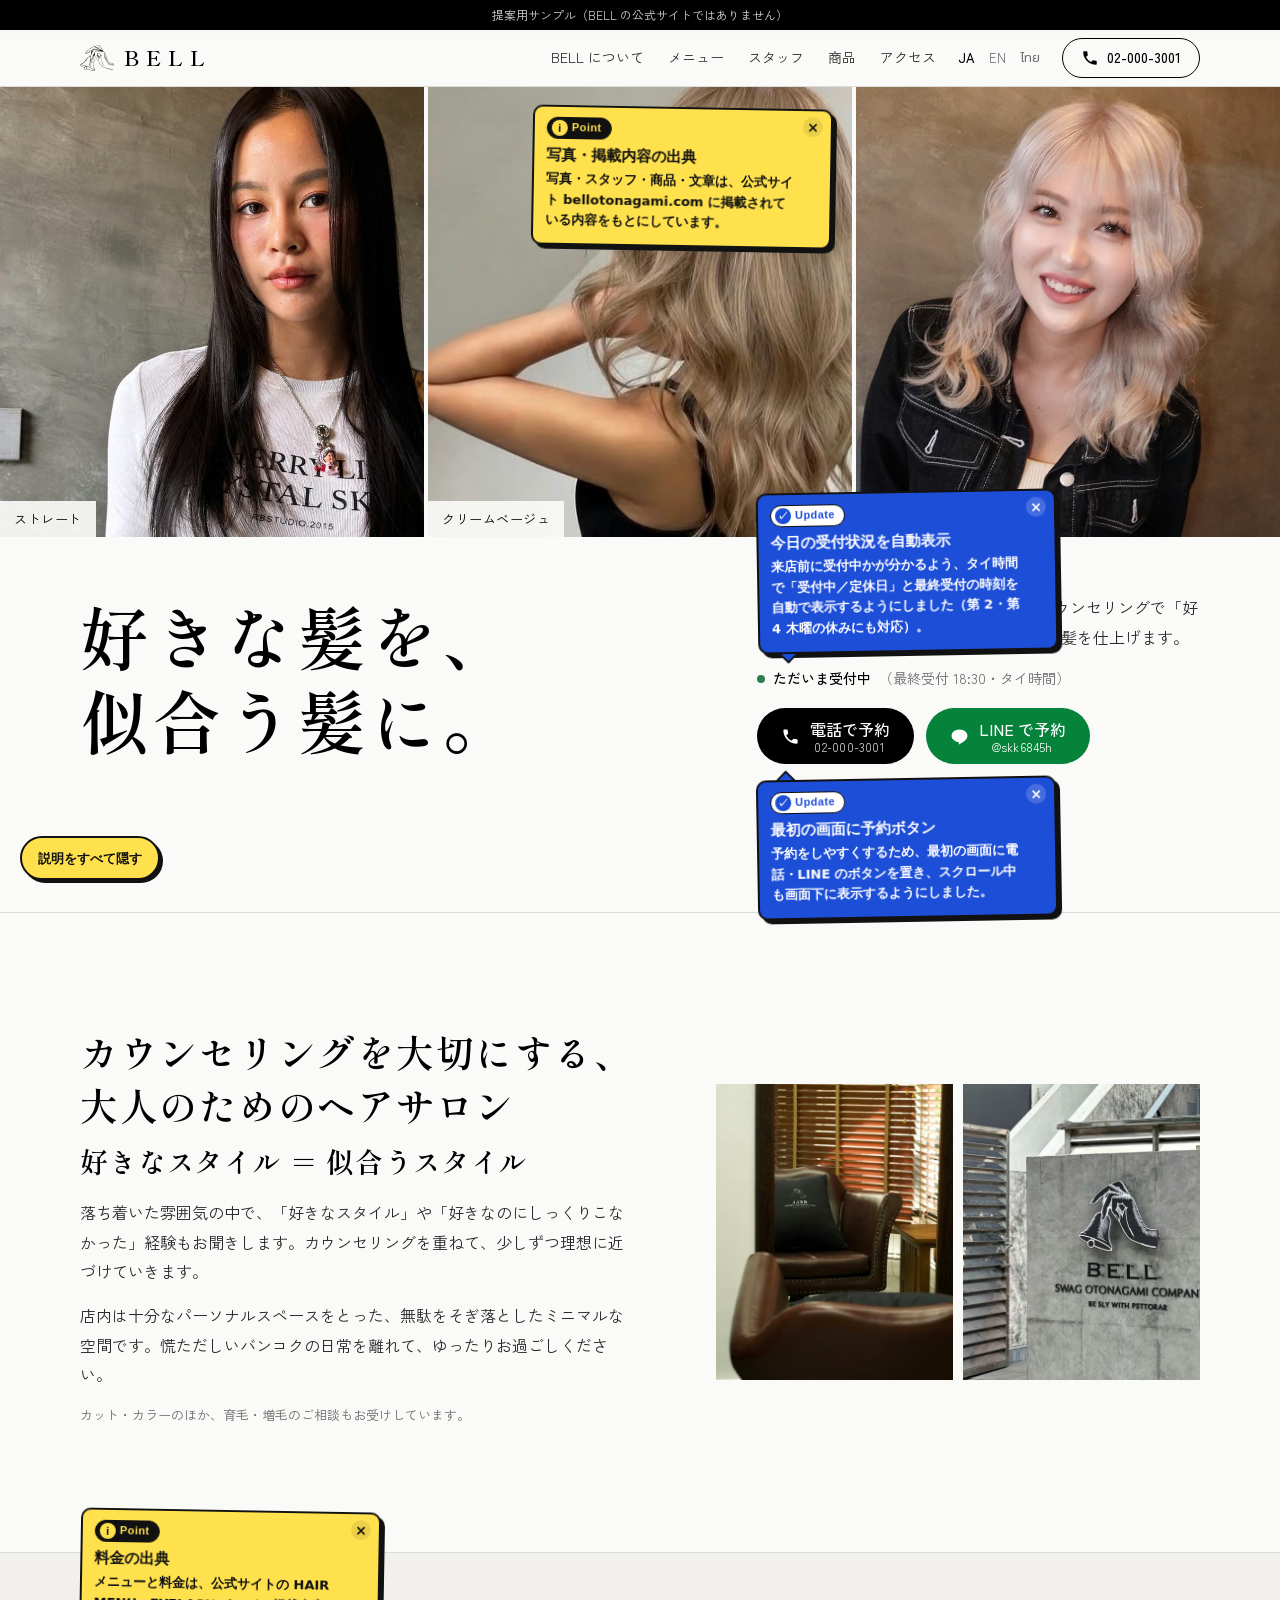
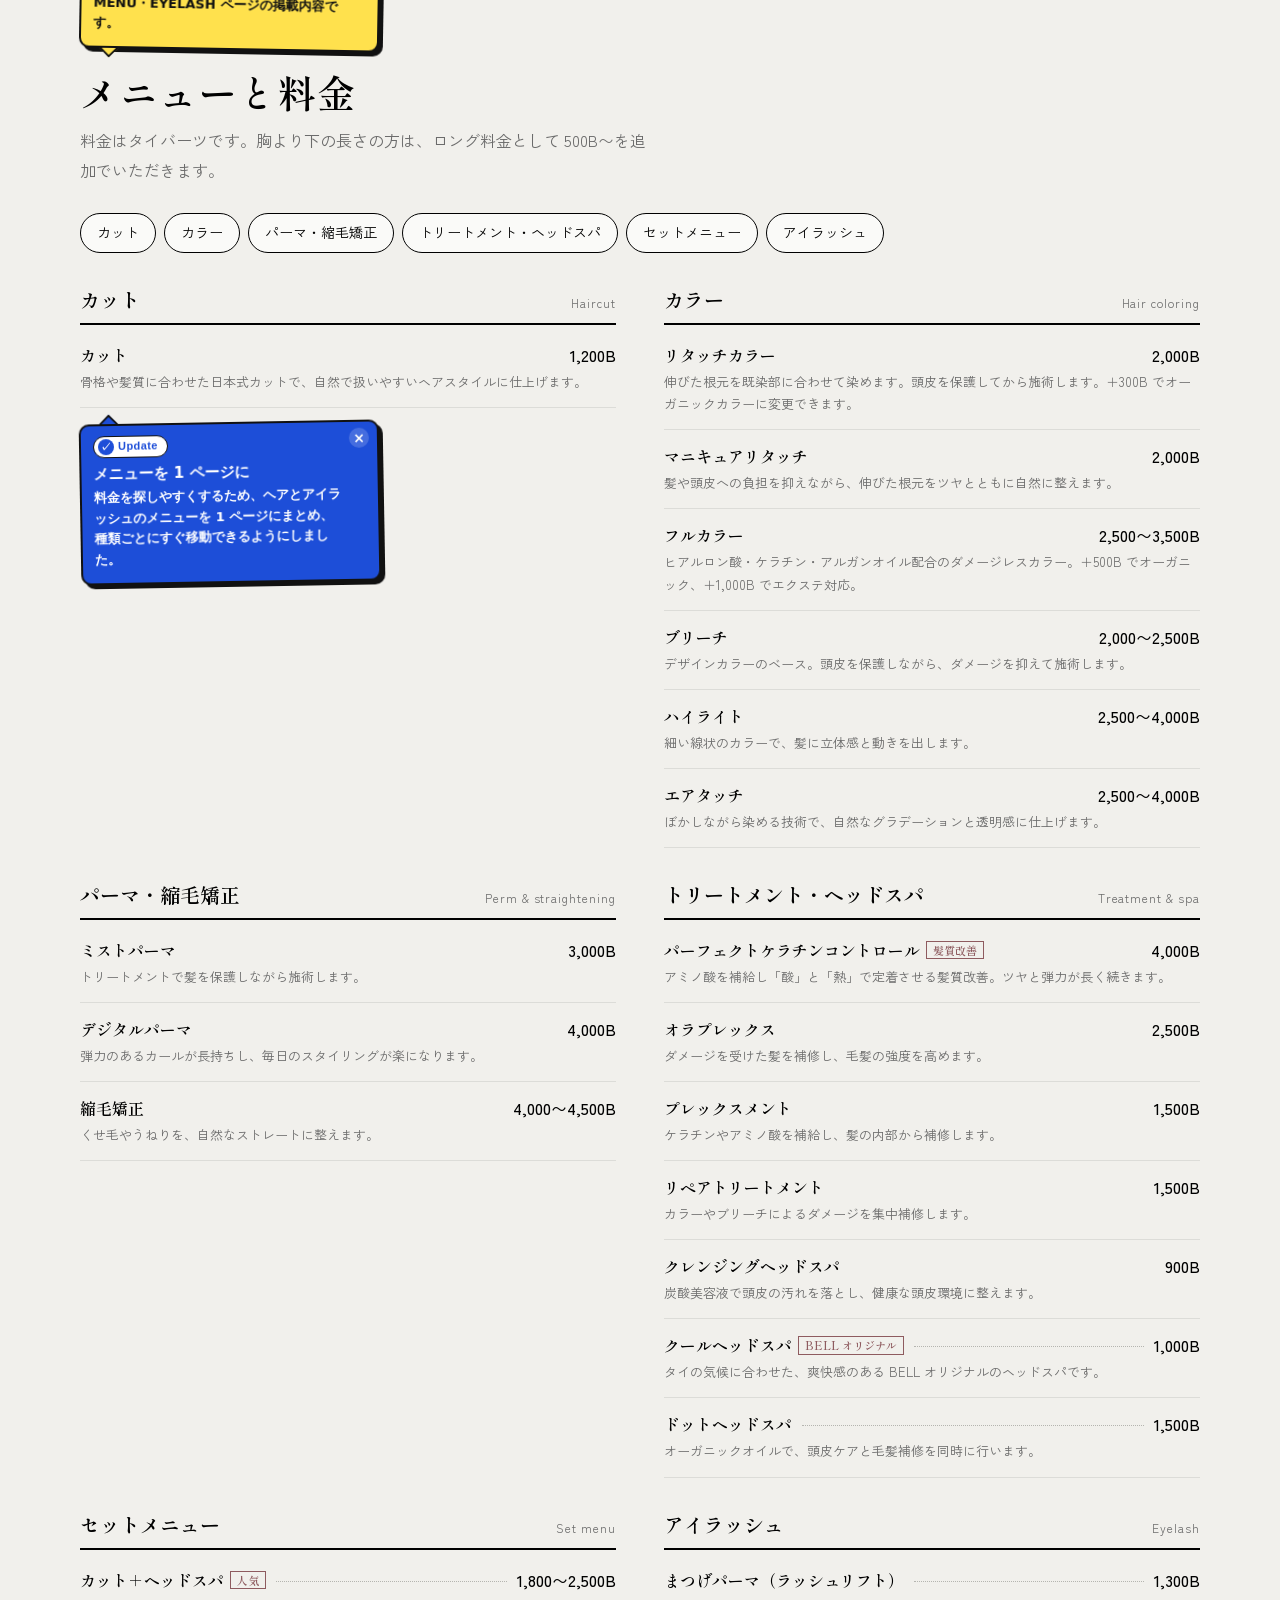
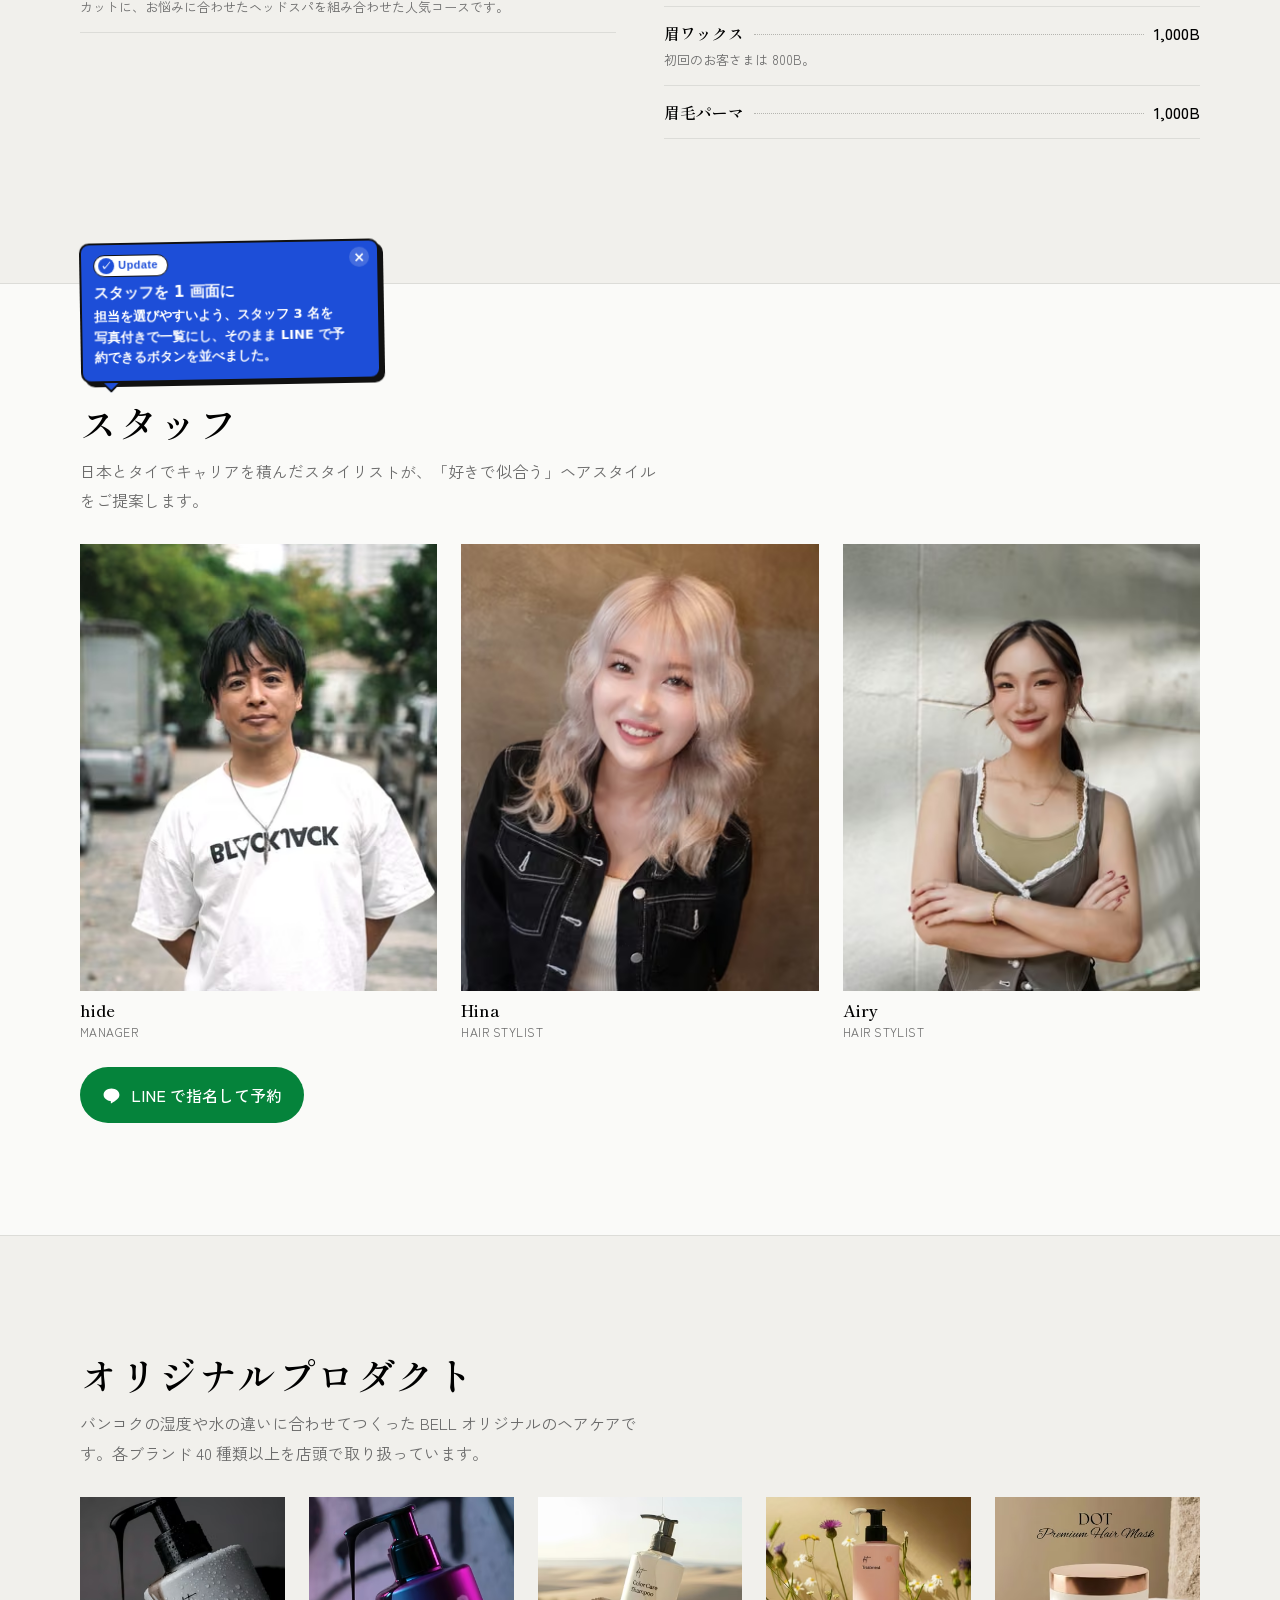
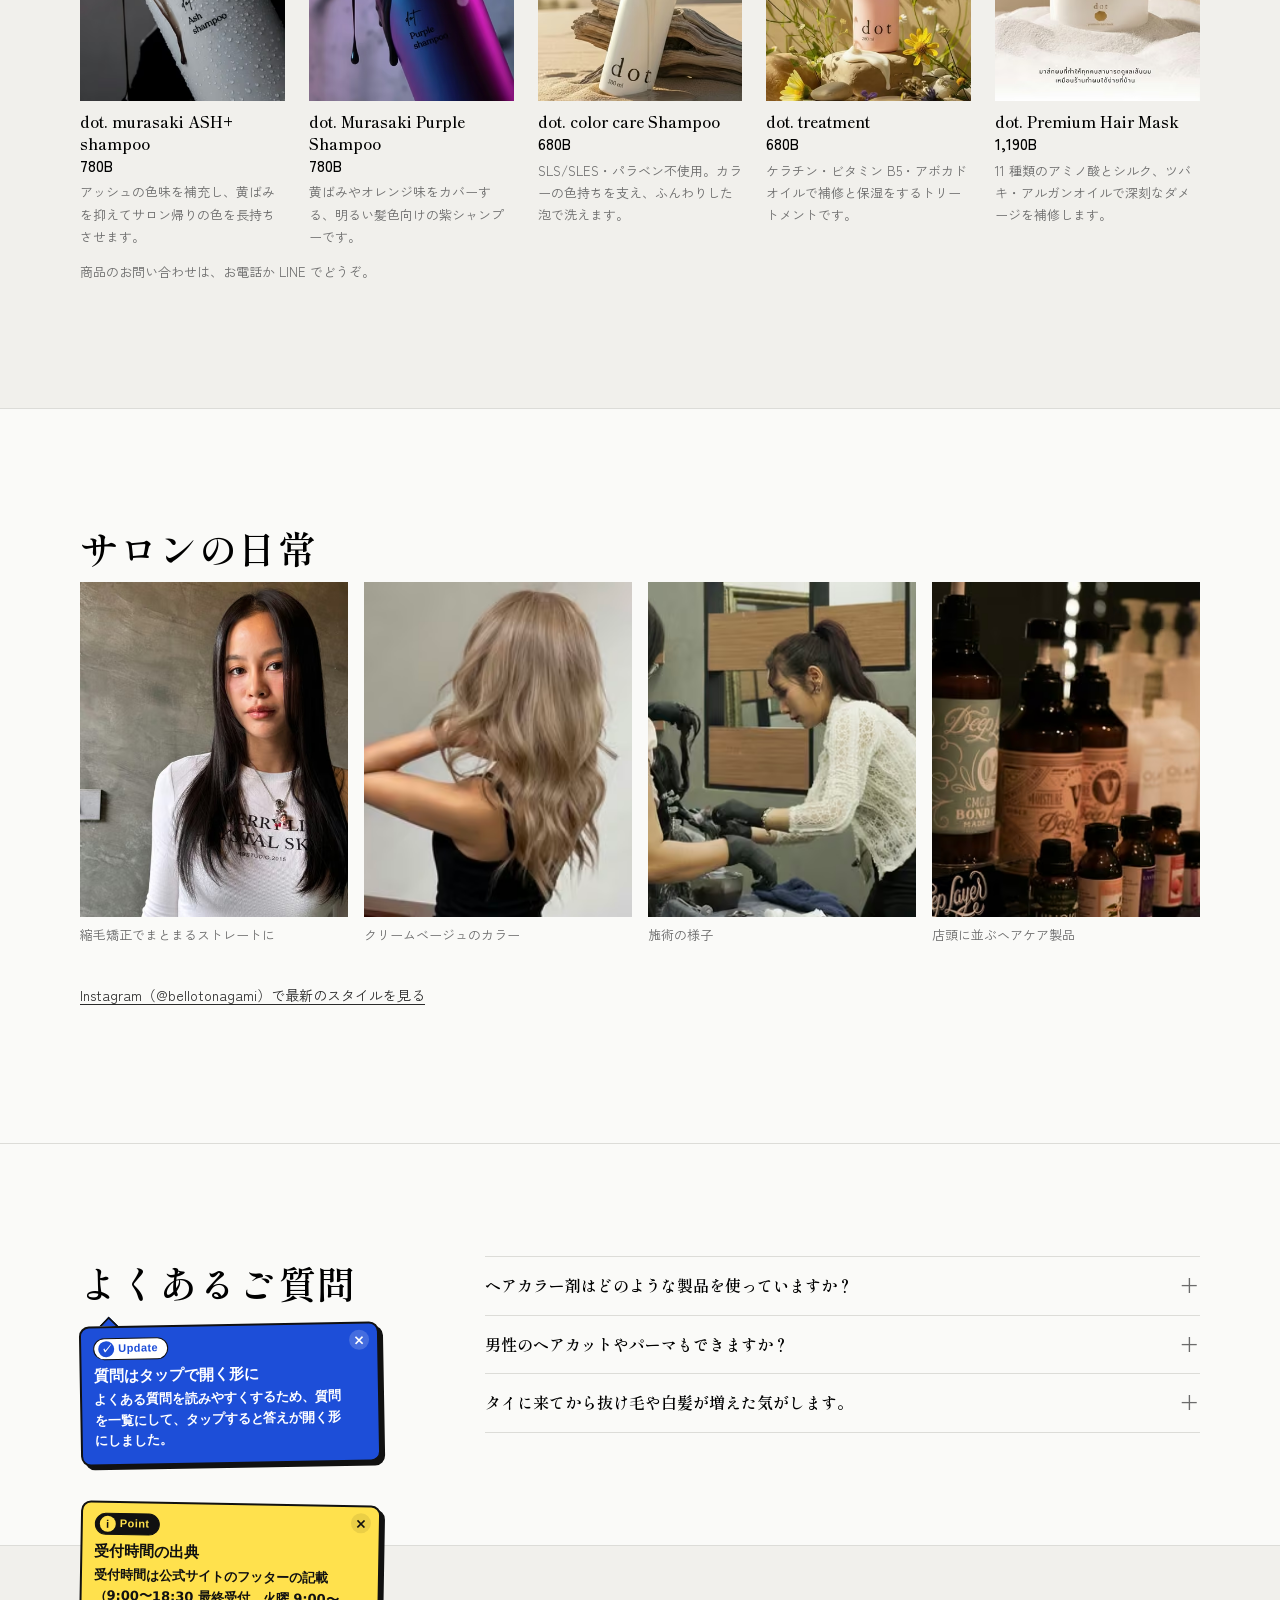
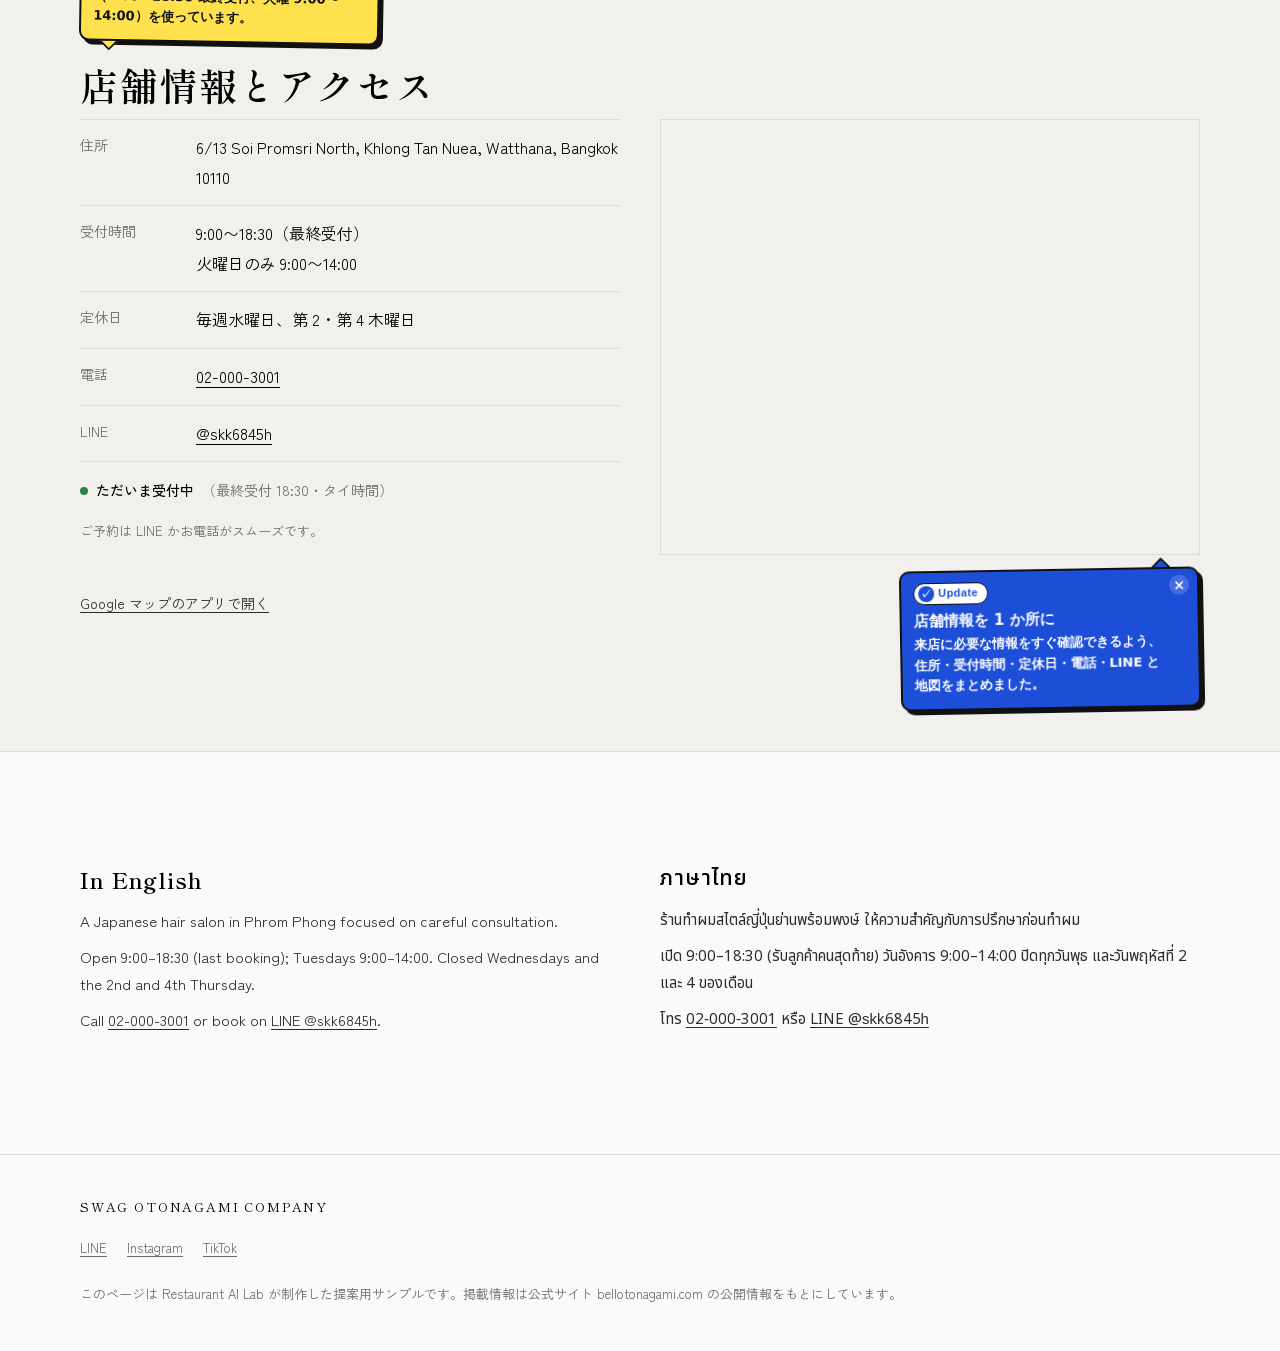
==== commit 5332e19f: "v3: ヒーローを髪型 3 枚組に作り直し、ロゴの線画をヘッダーへ Co-Authored-By: Claude Opus 5.5 <noreply@anthropic.com>" ====
--- a/index.html
+++ b/index.html
@@ -17,7 +17,7 @@
 <meta name="twitter:card" content="summary_large_image">
 <link rel="preload" href="fonts/ja-ShipporiMincho-600.woff2" as="font" type="font/woff2" crossorigin>
 <link rel="preload" href="fonts/ja-ZenKakuGothicNew-400.woff2" as="font" type="font/woff2" crossorigin>
-<style>@font-face{font-family:'Shippori Mincho';font-style:normal;font-weight:400;font-display:swap;src:url(fonts/ja-ShipporiMincho-400.woff2) format('woff2');unicode-range:U+a,U+20-7e,U+e01-e02,U+e04,U+e07,U+e0d,U+e14-e15,U+e17-e1c,U+e1e,U+e20-e25,U+e27,U+e29-e2b,U+e2d,U+e30-e39,U+e40-e44,U+e48-e49,U+e4c,U+2013,U+3001-3002,U+300c-300d,U+301c,U+3042,U+3044,U+3046,U+3048,U+304a-304f,U+3051-3055,U+3057,U+3059-305b,U+305d-3061,U+3063-306b,U+306d-3070,U+3073,U+3075-3076,U+3078-3079,U+307b-307c,U+307e-307f,U+3081-3082,U+3084,U+3086,U+3088-308d,U+308f,U+3092-3093,U+30a2-30a4,U+30a6-30a8,U+30aa-30ad,U+30af-30b1,U+30b3-30bb,U+30bd,U+30bf-30c1,U+30c3-30c4,U+30c6-30cb,U+30ce-30d3,U+30d5-30da,U+30dc-30e1,U+30e3-30e5,U+30e7,U+30e9-30ed,U+30ef,U+30f3,U+30fb-30fc,U+4e00,U+4e0a-4e0b,U+4e0d,U+4e26,U+4e2d,U+4e86,U+4e88,U+4eba,U+4ed5,U+4ed8,U+4ee5,U+4f11,U+4f1d,U+4f38,U+4f3c,U+4f4f,U+4f53,U+4f5c,U+4f7f,U+4fdd,U+4fee,U+5019,U+5065,U+5143,U+5145,U+516c,U+5185,U+51fa,U+5206-5207,U+521d,U+5236,U+523b,U+5264,U+529b,U+52a0,U+52d5,U+5341,U+5358,U+53d6-53d7,U+5404,U+5408,U+540c-540d,U+5411,U+542b,U+5473,U+54c1,U+5546,U+554f,U+5584,U+56de,U+56f2,U+5831,U+5883,U+5897,U+5909,U+5927,U+597d,U+5b50,U+5b9a,U+5ba2,U+5bb9,U+5bfe,U+5c11,U+5e30,U+5e38,U+5e97,U+5ea6,U+5eb7,U+5f0f,U+5f37,U+5f3e,U+5f71,U+5f8c,U+5fdc,U+5feb,U+6027,U+60a9,U+60c5,U+60f3,U+611f,U+614b-614c,U+6163,U+6240,U+624b,U+6271,U+6280,U+6291,U+629c,U+62c5,U+6301,U+6307,U+63b2,U+63d0,U+652f,U+6539,U+6574,U+6587,U+6599,U+65ad,U+65b0,U+65b9,U+65bd,U+65e2,U+65e5,U+660e,U+6642,U+66dc,U+66f4,U+6700,U+671d,U+6728,U+672c,U+6765,U+67d3,U+6839,U+683c,U+6848,U+697d,U+69d8,U+6b53,U+6b63,U+6bce,U+6bdb,U+6c17,U+6c34,U+6c5a,U+6ce1,U+6d17,U+6d3b,U+6db2,U+6df1,U+6e7f,U+6fc3,U+706b,U+70ad,U+7121,U+7136,U+71b1,U+723d,U+72b6,U+7406,U+74b0,U+751f,U+7528,U+7537,U+767d,U+76ae,U+76f8,U+7709,U+7740,U+77ef,U+78ba,U+79fb,U+7a2e,U+7a4d,U+7a7a,U+7acb,U+7b2c,U+7c21,U+7d04,U+7d2b,U+7d30,U+7d42,U+7d44,U+7d4c,U+7d61,U+7d66,U+7d9a,U+7dda,U+7e2e,U+7f8e,U+7fd2,U+805e,U+80b2,U+80f8,U+81ea,U+8217,U+826f,U+8272,U+843d,U+85ac,U+884c,U+8853,U+88dc,U+88fd,U+898b,U+8a3a,U+8a71,U+8a8d,U+8abf,U+8ac7,U+8b77,U+8ca0,U+8cea,U+8f09,U+8fce,U+8fd1,U+8ffd,U+900f,U+9023,U+9031,U+904e,U+9055,U+9078,U+90e8,U+914d,U+9178,U+91cd,U+91d1,U+9577,U+958b,U+9593,U+96c6,U+96e2,U+96f0,U+96fb,U+97ff,U+9803,U+982d,U+985e,U+99c4,U+9a13,U+9aa8,U+9ad8,U+9aea,U+9ec4,U+ff08-ff09,U+ff0b,U+ff1d,U+ff1f,U+ff5c}@font-face{font-family:'Shippori Mincho';font-style:normal;font-weight:600;font-display:swap;src:url(fonts/ja-ShipporiMincho-600.woff2) format('woff2');unicode-range:U+a,U+20-7e,U+e01-e02,U+e04,U+e07,U+e0d,U+e14-e15,U+e17-e1c,U+e1e,U+e20-e25,U+e27,U+e29-e2b,U+e2d,U+e30-e39,U+e40-e44,U+e48-e49,U+e4c,U+2013,U+3001-3002,U+300c-300d,U+301c,U+3042,U+3044,U+3046,U+3048,U+304a-304f,U+3051-3055,U+3057,U+3059-305b,U+305d-3061,U+3063-306b,U+306d-3070,U+3073,U+3075-3076,U+3078-3079,U+307b-307c,U+307e-307f,U+3081-3082,U+3084,U+3086,U+3088-308d,U+308f,U+3092-3093,U+30a2-30a4,U+30a6-30a8,U+30aa-30ad,U+30af-30b1,U+30b3-30bb,U+30bd,U+30bf-30c1,U+30c3-30c4,U+30c6-30cb,U+30ce-30d3,U+30d5-30da,U+30dc-30e1,U+30e3-30e5,U+30e7,U+30e9-30ed,U+30ef,U+30f3,U+30fb-30fc,U+4e00,U+4e0a-4e0b,U+4e0d,U+4e26,U+4e2d,U+4e86,U+4e88,U+4eba,U+4ed5,U+4ed8,U+4ee5,U+4f11,U+4f1d,U+4f38,U+4f3c,U+4f4f,U+4f53,U+4f5c,U+4f7f,U+4fdd,U+4fee,U+5019,U+5065,U+5143,U+5145,U+516c,U+5185,U+51fa,U+5206-5207,U+521d,U+5236,U+523b,U+5264,U+529b,U+52a0,U+52d5,U+5341,U+5358,U+53d6-53d7,U+5404,U+5408,U+540c-540d,U+5411,U+542b,U+5473,U+54c1,U+5546,U+554f,U+5584,U+56de,U+56f2,U+5831,U+5883,U+5897,U+5909,U+5927,U+597d,U+5b50,U+5b9a,U+5ba2,U+5bb9,U+5bfe,U+5c11,U+5e30,U+5e38,U+5e97,U+5ea6,U+5eb7,U+5f0f,U+5f37,U+5f3e,U+5f71,U+5f8c,U+5fdc,U+5feb,U+6027,U+60a9,U+60c5,U+60f3,U+611f,U+614b-614c,U+6163,U+6240,U+624b,U+6271,U+6280,U+6291,U+629c,U+62c5,U+6301,U+6307,U+63b2,U+63d0,U+652f,U+6539,U+6574,U+6587,U+6599,U+65ad,U+65b0,U+65b9,U+65bd,U+65e2,U+65e5,U+660e,U+6642,U+66dc,U+66f4,U+6700,U+671d,U+6728,U+672c,U+6765,U+67d3,U+6839,U+683c,U+6848,U+697d,U+69d8,U+6b53,U+6b63,U+6bce,U+6bdb,U+6c17,U+6c34,U+6c5a,U+6ce1,U+6d17,U+6d3b,U+6db2,U+6df1,U+6e7f,U+6fc3,U+706b,U+70ad,U+7121,U+7136,U+71b1,U+723d,U+72b6,U+7406,U+74b0,U+751f,U+7528,U+7537,U+767d,U+76ae,U+76f8,U+7709,U+7740,U+77ef,U+78ba,U+79fb,U+7a2e,U+7a4d,U+7a7a,U+7acb,U+7b2c,U+7c21,U+7d04,U+7d2b,U+7d30,U+7d42,U+7d44,U+7d4c,U+7d61,U+7d66,U+7d9a,U+7dda,U+7e2e,U+7f8e,U+7fd2,U+805e,U+80b2,U+80f8,U+81ea,U+8217,U+826f,U+8272,U+843d,U+85ac,U+884c,U+8853,U+88dc,U+88fd,U+898b,U+8a3a,U+8a71,U+8a8d,U+8abf,U+8ac7,U+8b77,U+8ca0,U+8cea,U+8f09,U+8fce,U+8fd1,U+8ffd,U+900f,U+9023,U+9031,U+904e,U+9055,U+9078,U+90e8,U+914d,U+9178,U+91cd,U+91d1,U+9577,U+958b,U+9593,U+96c6,U+96e2,U+96f0,U+96fb,U+97ff,U+9803,U+982d,U+985e,U+99c4,U+9a13,U+9aa8,U+9ad8,U+9aea,U+9ec4,U+ff08-ff09,U+ff0b,U+ff1d,U+ff1f,U+ff5c}@font-face{font-family:'Zen Kaku Gothic New';font-style:normal;font-weight:400;font-display:swap;src:url(fonts/ja-ZenKakuGothicNew-400.woff2) format('woff2');unicode-range:U+a,U+20-7e,U+e01-e02,U+e04,U+e07,U+e0d,U+e14-e15,U+e17-e1c,U+e1e,U+e20-e25,U+e27,U+e29-e2b,U+e2d,U+e30-e39,U+e40-e44,U+e48-e49,U+e4c,U+2013,U+3001-3002,U+300c-300d,U+301c,U+3042,U+3044,U+3046,U+3048,U+304a-304f,U+3051-3055,U+3057,U+3059-305b,U+305d-3061,U+3063-306b,U+306d-3070,U+3073,U+3075-3076,U+3078-3079,U+307b-307c,U+307e-307f,U+3081-3082,U+3084,U+3086,U+3088-308d,U+308f,U+3092-3093,U+30a2-30a4,U+30a6-30a8,U+30aa-30ad,U+30af-30b1,U+30b3-30bb,U+30bd,U+30bf-30c1,U+30c3-30c4,U+30c6-30cb,U+30ce-30d3,U+30d5-30da,U+30dc-30e1,U+30e3-30e5,U+30e7,U+30e9-30ed,U+30ef,U+30f3,U+30fb-30fc,U+4e00,U+4e0a-4e0b,U+4e0d,U+4e26,U+4e2d,U+4e86,U+4e88,U+4eba,U+4ed5,U+4ed8,U+4ee5,U+4f11,U+4f1d,U+4f38,U+4f3c,U+4f4f,U+4f53,U+4f5c,U+4f7f,U+4fdd,U+4fee,U+5019,U+5065,U+5143,U+5145,U+516c,U+5185,U+51fa,U+5206-5207,U+521d,U+5236,U+523b,U+5264,U+529b,U+52a0,U+52d5,U+5341,U+5358,U+53d6-53d7,U+5404,U+5408,U+540c-540d,U+5411,U+542b,U+5473,U+54c1,U+5546,U+554f,U+5584,U+56de,U+56f2,U+5831,U+5883,U+5897,U+5909,U+5927,U+597d,U+5b50,U+5b9a,U+5ba2,U+5bb9,U+5bfe,U+5c11,U+5e30,U+5e38,U+5e97,U+5ea6,U+5eb7,U+5f0f,U+5f37,U+5f3e,U+5f71,U+5f8c,U+5fdc,U+5feb,U+6027,U+60a9,U+60c5,U+60f3,U+611f,U+614b-614c,U+6163,U+6240,U+624b,U+6271,U+6280,U+6291,U+629c,U+62c5,U+6301,U+6307,U+63b2,U+63d0,U+652f,U+6539,U+6574,U+6587,U+6599,U+65ad,U+65b0,U+65b9,U+65bd,U+65e2,U+65e5,U+660e,U+6642,U+66dc,U+66f4,U+6700,U+671d,U+6728,U+672c,U+6765,U+67d3,U+6839,U+683c,U+6848,U+697d,U+69d8,U+6b53,U+6b63,U+6bce,U+6bdb,U+6c17,U+6c34,U+6c5a,U+6ce1,U+6d17,U+6d3b,U+6db2,U+6df1,U+6e7f,U+6fc3,U+706b,U+70ad,U+7121,U+7136,U+71b1,U+723d,U+72b6,U+7406,U+74b0,U+751f,U+7528,U+7537,U+767d,U+76ae,U+76f8,U+7709,U+7740,U+77ef,U+78ba,U+79fb,U+7a2e,U+7a4d,U+7a7a,U+7acb,U+7b2c,U+7c21,U+7d04,U+7d2b,U+7d30,U+7d42,U+7d44,U+7d4c,U+7d61,U+7d66,U+7d9a,U+7dda,U+7e2e,U+7f8e,U+7fd2,U+805e,U+80b2,U+80f8,U+81ea,U+8217,U+826f,U+8272,U+843d,U+85ac,U+884c,U+8853,U+88dc,U+88fd,U+898b,U+8a3a,U+8a71,U+8a8d,U+8abf,U+8ac7,U+8b77,U+8ca0,U+8cea,U+8f09,U+8fce,U+8fd1,U+8ffd,U+900f,U+9023,U+9031,U+904e,U+9055,U+9078,U+90e8,U+914d,U+9178,U+91cd,U+91d1,U+9577,U+958b,U+9593,U+96c6,U+96e2,U+96f0,U+96fb,U+97ff,U+9803,U+982d,U+985e,U+99c4,U+9a13,U+9aa8,U+9ad8,U+9aea,U+9ec4,U+ff08-ff09,U+ff0b,U+ff1d,U+ff1f,U+ff5c}@font-face{font-family:'Zen Kaku Gothic New';font-style:normal;font-weight:500;font-display:swap;src:url(fonts/ja-ZenKakuGothicNew-500.woff2) format('woff2');unicode-range:U+a,U+20-7e,U+e01-e02,U+e04,U+e07,U+e0d,U+e14-e15,U+e17-e1c,U+e1e,U+e20-e25,U+e27,U+e29-e2b,U+e2d,U+e30-e39,U+e40-e44,U+e48-e49,U+e4c,U+2013,U+3001-3002,U+300c-300d,U+301c,U+3042,U+3044,U+3046,U+3048,U+304a-304f,U+3051-3055,U+3057,U+3059-305b,U+305d-3061,U+3063-306b,U+306d-3070,U+3073,U+3075-3076,U+3078-3079,U+307b-307c,U+307e-307f,U+3081-3082,U+3084,U+3086,U+3088-308d,U+308f,U+3092-3093,U+30a2-30a4,U+30a6-30a8,U+30aa-30ad,U+30af-30b1,U+30b3-30bb,U+30bd,U+30bf-30c1,U+30c3-30c4,U+30c6-30cb,U+30ce-30d3,U+30d5-30da,U+30dc-30e1,U+30e3-30e5,U+30e7,U+30e9-30ed,U+30ef,U+30f3,U+30fb-30fc,U+4e00,U+4e0a-4e0b,U+4e0d,U+4e26,U+4e2d,U+4e86,U+4e88,U+4eba,U+4ed5,U+4ed8,U+4ee5,U+4f11,U+4f1d,U+4f38,U+4f3c,U+4f4f,U+4f53,U+4f5c,U+4f7f,U+4fdd,U+4fee,U+5019,U+5065,U+5143,U+5145,U+516c,U+5185,U+51fa,U+5206-5207,U+521d,U+5236,U+523b,U+5264,U+529b,U+52a0,U+52d5,U+5341,U+5358,U+53d6-53d7,U+5404,U+5408,U+540c-540d,U+5411,U+542b,U+5473,U+54c1,U+5546,U+554f,U+5584,U+56de,U+56f2,U+5831,U+5883,U+5897,U+5909,U+5927,U+597d,U+5b50,U+5b9a,U+5ba2,U+5bb9,U+5bfe,U+5c11,U+5e30,U+5e38,U+5e97,U+5ea6,U+5eb7,U+5f0f,U+5f37,U+5f3e,U+5f71,U+5f8c,U+5fdc,U+5feb,U+6027,U+60a9,U+60c5,U+60f3,U+611f,U+614b-614c,U+6163,U+6240,U+624b,U+6271,U+6280,U+6291,U+629c,U+62c5,U+6301,U+6307,U+63b2,U+63d0,U+652f,U+6539,U+6574,U+6587,U+6599,U+65ad,U+65b0,U+65b9,U+65bd,U+65e2,U+65e5,U+660e,U+6642,U+66dc,U+66f4,U+6700,U+671d,U+6728,U+672c,U+6765,U+67d3,U+6839,U+683c,U+6848,U+697d,U+69d8,U+6b53,U+6b63,U+6bce,U+6bdb,U+6c17,U+6c34,U+6c5a,U+6ce1,U+6d17,U+6d3b,U+6db2,U+6df1,U+6e7f,U+6fc3,U+706b,U+70ad,U+7121,U+7136,U+71b1,U+723d,U+72b6,U+7406,U+74b0,U+751f,U+7528,U+7537,U+767d,U+76ae,U+76f8,U+7709,U+7740,U+77ef,U+78ba,U+79fb,U+7a2e,U+7a4d,U+7a7a,U+7acb,U+7b2c,U+7c21,U+7d04,U+7d2b,U+7d30,U+7d42,U+7d44,U+7d4c,U+7d61,U+7d66,U+7d9a,U+7dda,U+7e2e,U+7f8e,U+7fd2,U+805e,U+80b2,U+80f8,U+81ea,U+8217,U+826f,U+8272,U+843d,U+85ac,U+884c,U+8853,U+88dc,U+88fd,U+898b,U+8a3a,U+8a71,U+8a8d,U+8abf,U+8ac7,U+8b77,U+8ca0,U+8cea,U+8f09,U+8fce,U+8fd1,U+8ffd,U+900f,U+9023,U+9031,U+904e,U+9055,U+9078,U+90e8,U+914d,U+9178,U+91cd,U+91d1,U+9577,U+958b,U+9593,U+96c6,U+96e2,U+96f0,U+96fb,U+97ff,U+9803,U+982d,U+985e,U+99c4,U+9a13,U+9aa8,U+9ad8,U+9aea,U+9ec4,U+ff08-ff09,U+ff0b,U+ff1d,U+ff1f,U+ff5c}@font-face{font-family:'Noto Sans Thai';font-style:normal;font-weight:400;font-stretch:100%;font-display:swap;src:url(fonts/th-NotoSansThai-400.woff2) format('woff2');unicode-range:U+20,U+28-29,U+2e-3a,U+40,U+42,U+45,U+49,U+4c,U+4e,U+53-54,U+e01-e02,U+e04,U+e07,U+e0d,U+e14-e15,U+e17-e1c,U+e1e,U+e20-e25,U+e27,U+e29-e2b,U+e2d,U+e30-e39,U+e40-e44,U+e48-e49,U+e4c-e4d,U+2013}@font-face{font-family:'Noto Sans Thai';font-style:normal;font-weight:500;font-stretch:100%;font-display:swap;src:url(fonts/th-NotoSansThai-500.woff2) format('woff2');unicode-range:U+20,U+28-29,U+2e-3a,U+40,U+42,U+45,U+49,U+4c,U+4e,U+53-54,U+e01-e02,U+e04,U+e07,U+e0d,U+e14-e15,U+e17-e1c,U+e1e,U+e20-e25,U+e27,U+e29-e2b,U+e2d,U+e30-e39,U+e40-e44,U+e48-e49,U+e4c-e4d,U+2013}:root{--paper:#fafaf8;--paper-2:#f1f0ec;--ink:#000;--text:#2b2b2b;--muted:#6b6b6b;--rule:#dcdcd8;--rose:#8e5b5f;--rose-soft:#efe4e4;--line:#05833b;--open:#2f7d4f;--closed:#a4463a;--serif:"Shippori Mincho","Hiragino Mincho ProN","Yu Mincho",serif;--sans:"Zen Kaku Gothic New","Hiragino Sans","Noto Sans JP",system-ui,sans-serif;--thai:"Noto Sans Thai","Thonburi",sans-serif;--gutter:16px;--max:1120px;--bar-h:64px;--head-h:56px}@media (min-width:600px){:root{--gutter:32px}}@media (min-width:1024px){:root{--gutter:40px}}*,*::before,*::after{box-sizing:border-box}html{-webkit-text-size-adjust:100%;scroll-padding-top:calc(var(--head-h) + 16px)}@media (prefers-reduced-motion:no-preference){html{scroll-behavior:smooth}}body{margin:0;background:var(--paper);color:var(--text);font:400 16px/1.85 var(--sans);padding-bottom:calc(var(--bar-h) + env(safe-area-inset-bottom));overflow-x:clip}img,svg{display:block;max-width:100%;height:auto}a{color:inherit;text-underline-offset:.22em;text-decoration-thickness:1px}a:hover{color:var(--rose)}:focus-visible{outline:2px solid var(--rose);outline-offset:3px}::selection{background:var(--rose-soft)}[lang="th"]{font-family:var(--thai)}.wrap{width:100%;max-width:calc(var(--max) + var(--gutter) * 2);margin:0 auto;padding:0 var(--gutter)}.skip{position:absolute;left:-999px;top:0;background:var(--ink);color:#fff;padding:8px 12px;z-index:100}.skip:focus{left:8px;top:8px}.sample-note{margin:0;background:var(--ink);color:#cfcfcf;font-size:12px;line-height:1.5;text-align:center;padding:6px var(--gutter)}.site-head{position:sticky;top:0;z-index:20;background:rgba(250,250,248,.95);border-bottom:1px solid var(--rule)}@supports (backdrop-filter:blur(1px)){.site-head{background:rgba(250,250,248,.82);backdrop-filter:blur(10px)}}.site-head .wrap{display:flex;align-items:center;gap:16px;height:var(--head-h)}.wordmark{font:600 21px/1 var(--serif);letter-spacing:.34em;text-decoration:none;color:var(--ink);margin-right:auto}.wordmark:hover{color:var(--ink)}.nav{display:none}.lang{display:flex;gap:2px;font-size:13px}.lang a,.lang span{padding:10px 6px;text-decoration:none;color:var(--muted)}.lang [aria-current]{color:var(--ink);font-weight:500}.head-tel{display:inline-grid;place-items:center;width:44px;height:44px;border:1px solid var(--ink);border-radius:999px;color:var(--ink)}.head-tel svg{width:18px;height:18px}.head-tel .label{display:none}.btn{display:inline-flex;align-items:center;justify-content:center;gap:10px;min-height:56px;padding:8px 22px;border-radius:999px;font:500 16px/1.25 var(--sans);text-decoration:none;text-align:center}.btn svg{width:19px;height:19px;flex:none}.btn small{display:block;font-size:12px;font-weight:400;opacity:.85;letter-spacing:.02em}.btn--tel{background:var(--ink);color:#fff}.btn--tel:hover{color:#fff;background:#333}.btn--line{background:var(--line);color:#fff}.btn--line:hover{color:#fff;background:#04702f}.btn--line small{opacity:1}.btn--ghost{border:1px solid var(--ink);color:var(--ink);min-height:48px}.hero{padding:0 0 40px;overflow-x:clip}.hero__photo{position:relative;margin:0 calc(var(--gutter) * -1) 22px;height:210px;overflow:hidden;background:var(--paper-2)}.hero__photo img{width:100%;height:100%;object-fit:cover;object-position:50% 30%}.hero__bell{position:absolute;right:12px;bottom:10px;width:92px;padding:8px 10px;background:rgba(250,250,248,.9)}@media (prefers-reduced-motion:no-preference){.hero__bell img{transform-origin:23% 52%;animation:ring 1.6s cubic-bezier(.36,.07,.19,.97) .6s 1 both}}@keyframes ring{0%{transform:rotate(0)}18%{transform:rotate(-5deg)}36%{transform:rotate(4deg)}54%{transform:rotate(-2deg)}72%{transform:rotate(1deg)}100%{transform:rotate(0)}}.hero h1{font:600 clamp(30px,8.4vw,60px)/1.32 var(--serif);color:var(--ink);letter-spacing:.04em;margin:0 0 14px;font-feature-settings:"palt" 1}.hero h1 span{display:block}.hero__lead{margin:0 0 16px;max-width:34em}.status{display:flex;flex-wrap:wrap;align-items:center;gap:4px 8px;margin:0 0 16px;font-size:14px;color:var(--muted)}.status b{font-weight:500;color:var(--ink)}.status i{width:8px;height:8px;border-radius:50%;background:var(--muted);flex:none}.status.is-open i{background:var(--open)}.status.is-closed i{background:var(--closed)}.hero__cta{display:grid;grid-template-columns:1fr 1fr;gap:10px}.text-link{display:inline-block;margin-top:14px;font-size:14px;padding:6px 0}.section{padding:64px 0;border-top:1px solid var(--rule)}.section--tint{background:var(--paper-2)}.section h2{font:600 clamp(25px,6.4vw,38px)/1.4 var(--serif);color:var(--ink);letter-spacing:.04em;margin:0 0 8px;font-feature-settings:"palt" 1}.section .intro{margin:0 0 28px;color:var(--muted);max-width:36em}.note{font-size:13px;color:var(--muted);line-height:1.7}.about__photos{display:grid;grid-template-columns:1fr 1fr;gap:10px;margin:0 0 24px}.about__photos img{width:100%;aspect-ratio:4 / 5;object-fit:cover}.about__body p{margin:0 0 14px;max-width:34em}.about__quote{font:600 clamp(20px,5.4vw,28px)/1.6 var(--serif);color:var(--ink);margin:0 0 18px;letter-spacing:.03em}.chips{display:flex;gap:8px;overflow-x:auto;margin:0 calc(var(--gutter) * -1) 24px;padding:0 var(--gutter) 6px;scrollbar-width:none}.chips::-webkit-scrollbar{display:none}.chips a{flex:none;display:inline-flex;align-items:center;min-height:40px;padding:0 16px;border:1px solid var(--ink);border-radius:999px;font-size:14px;text-decoration:none;color:var(--ink);background:var(--paper)}.chips a:hover{background:var(--ink);color:#fff}.menu-group{margin:0 0 32px}.menu-group h3{font:600 20px/1.5 var(--serif);color:var(--ink);margin:0 0 4px;padding-bottom:8px;border-bottom:2px solid var(--ink);display:flex;justify-content:space-between;align-items:baseline;gap:12px}.menu-group h3 small{font:400 12px/1.4 var(--sans);color:var(--muted);letter-spacing:.08em}.prices{list-style:none;margin:0;padding:0}.prices li{padding:14px 0;border-bottom:1px solid var(--rule)}.prices .row{display:flex;align-items:baseline;gap:10px}.prices .name{font:600 16px/1.5 var(--serif);color:var(--ink)}.prices .dots{flex:1;border-bottom:1px dotted #b5b5b0;transform:translateY(-5px);min-width:16px}.prices .price{font:500 16px/1 var(--sans);font-variant-numeric:tabular-nums;color:var(--ink);white-space:nowrap}.prices p{margin:4px 0 0;font-size:13px;line-height:1.7;color:var(--muted)}.prices .tag{display:inline-block;font-size:11px;color:var(--rose);border:1px solid var(--rose);padding:0 6px;margin-left:6px;vertical-align:2px}.staff{display:grid;grid-template-columns:repeat(3,minmax(0,1fr));gap:10px;margin:0;padding:0;list-style:none}.staff img{width:100%;aspect-ratio:4 / 5;object-fit:cover;background:var(--paper-2)}.staff b{display:block;font:600 16px/1.4 var(--serif);color:var(--ink);margin-top:8px}.staff span{display:block;font-size:12px;color:var(--muted);letter-spacing:.04em}.staff-cta{margin-top:24px;display:grid;gap:10px}.products{display:grid;grid-template-columns:repeat(2,minmax(0,1fr));gap:24px 12px;margin:0;padding:0;list-style:none}.products img{width:100%;aspect-ratio:1;object-fit:cover;background:var(--paper-2)}.products b{display:block;font:600 15px/1.45 var(--serif);color:var(--ink);margin-top:10px}.products .price{display:block;font:500 15px/1.5 var(--sans);font-variant-numeric:tabular-nums;color:var(--ink)}.products p{margin:4px 0 0;font-size:13px;line-height:1.7;color:var(--muted)}.styles{display:grid;grid-template-columns:1fr 1fr;gap:10px}.styles figure{margin:0}.styles img{width:100%;aspect-ratio:4 / 5;object-fit:cover}.styles figcaption{font-size:13px;color:var(--muted);margin-top:6px}.faq details{border-bottom:1px solid var(--rule)}.faq details:first-child{border-top:1px solid var(--rule)}.faq summary{list-style:none;cursor:pointer;display:flex;justify-content:space-between;gap:16px;padding:16px 0;font:600 16px/1.6 var(--serif);color:var(--ink)}.faq summary::-webkit-details-marker{display:none}.faq summary::after{content:"+";font:400 22px/1 var(--sans);color:var(--muted);flex:none}.faq details[open] summary::after{content:"−"}.faq details p{margin:0 0 18px;font-size:15px;max-width:40em}.info{display:grid;gap:28px}.facts{margin:0}.facts div{display:grid;grid-template-columns:6.5em 1fr;gap:12px;padding:13px 0;border-bottom:1px solid var(--rule)}.facts div:first-child{border-top:1px solid var(--rule)}.facts dt{font-size:14px;color:var(--muted)}.facts dd{margin:0;color:var(--ink);overflow-wrap:anywhere}.map{position:relative;aspect-ratio:4 / 3;background:var(--paper-2);border:1px solid var(--rule)}.map iframe{position:absolute;inset:0;width:100%;height:100%;border:0}.other-lang{display:grid;gap:32px}.other-lang h2{font-size:22px;margin-bottom:12px}.other-lang p{margin:0 0 8px;font-size:15px}.other-lang [lang="th"] h2{font-family:var(--thai);font-weight:500}.site-foot{border-top:1px solid var(--rule);padding:40px 0 32px;font-size:13px;color:var(--muted)}.site-foot .brandline{font:400 13px/1.8 var(--serif);letter-spacing:.14em;color:var(--ink);margin:0 0 12px}.site-foot .sns{display:flex;flex-wrap:wrap;gap:4px 20px;margin:0 0 16px;padding:0;list-style:none}.site-foot .sns a{display:inline-block;padding:6px 0}.dock{position:fixed;left:0;right:0;bottom:0;z-index:30;display:grid;grid-template-columns:1fr 1fr;gap:8px;padding:8px var(--gutter) calc(8px + env(safe-area-inset-bottom));background:rgba(250,250,248,.97);border-top:1px solid var(--rule)}.dock .btn{min-height:48px;font-size:15px}@media (min-width:900px){body{padding-bottom:0}.dock{display:none}.nav{display:flex;gap:24px;font-size:14px}.nav a{text-decoration:none;padding:8px 0}.head-tel{width:auto;height:40px;padding:0 18px;gap:8px;display:inline-flex;align-items:center;font-weight:500;font-size:14px;text-decoration:none}.head-tel .label{display:inline;font-variant-numeric:tabular-nums}.hero{padding:56px 0 88px}.hero .wrap{display:grid;grid-template-columns:7fr 5fr;align-items:center;gap:56px}.hero__text{grid-column:1;grid-row:1}.hero__photo{grid-column:2;grid-row:1;margin:0;height:auto;aspect-ratio:4 / 5}.hero__bell{width:120px;right:auto;left:16px;bottom:16px;padding:12px 14px}.hero__cta{display:flex;gap:12px}.hero__cta .btn{padding:8px 30px}.section{padding:112px 0}.split{display:grid;grid-template-columns:4fr 8fr;gap:48px}.split>header{align-self:start}.about{display:grid;grid-template-columns:6fr 5fr;gap:56px;align-items:center}.about__photos{margin:0}.chips{margin:0 0 32px;padding:0;flex-wrap:wrap;overflow:visible}.menu-cols{display:grid;grid-template-columns:1fr 1fr;gap:0 48px}.staff{gap:24px}.staff-cta{grid-template-columns:auto auto;justify-content:start}.products{grid-template-columns:repeat(5,minmax(0,1fr));gap:24px}.styles{grid-template-columns:repeat(4,1fr);gap:16px}.info{grid-template-columns:1fr 1fr;gap:40px}.map{aspect-ratio:auto;min-height:100%}.other-lang{grid-template-columns:1fr 1fr;gap:40px}}</style>
+<style>@font-face{font-family:'Shippori Mincho';font-style:normal;font-weight:400;font-display:swap;src:url(fonts/ja-ShipporiMincho-400.woff2) format('woff2');unicode-range:U+a,U+20-7e,U+e01-e02,U+e04,U+e07,U+e0d,U+e14-e15,U+e17-e1c,U+e1e,U+e20-e25,U+e27,U+e29-e2b,U+e2d,U+e30-e39,U+e40-e44,U+e48-e49,U+e4c,U+2013,U+3001-3002,U+300c-300d,U+301c,U+3042,U+3044,U+3046,U+3048,U+304a-304f,U+3051-3055,U+3057,U+3059-305b,U+305d-3061,U+3063-306b,U+306d-3070,U+3073,U+3075-3076,U+3078-3079,U+307b-307c,U+307e-307f,U+3081-3082,U+3084,U+3086,U+3088-308d,U+308f,U+3092-3093,U+30a2-30a4,U+30a6-30a8,U+30aa-30ad,U+30af-30b1,U+30b3-30bb,U+30bd,U+30bf-30c1,U+30c3-30c4,U+30c6-30cb,U+30ce-30d3,U+30d5-30e1,U+30e3-30e5,U+30e7,U+30e9-30ed,U+30ef,U+30f3,U+30fb-30fc,U+4e00,U+4e0a-4e0b,U+4e0d,U+4e26,U+4e2d,U+4e86,U+4e88,U+4eba,U+4ed5,U+4ed8,U+4ee5,U+4f11,U+4f1d,U+4f38,U+4f3c,U+4f4f,U+4f53,U+4f5c,U+4f7f,U+4fdd,U+4fee,U+5019,U+5065,U+5143,U+5145,U+516c,U+5185,U+51fa,U+5206-5207,U+521d,U+5236,U+523b,U+5264,U+529b,U+52a0,U+52d5,U+5341,U+5358,U+53d6-53d7,U+5404,U+5408,U+540c-540d,U+5411,U+542b,U+5473,U+54c1,U+5546,U+554f,U+5584,U+56de,U+56f2,U+5831,U+5883,U+5897,U+5909,U+5927,U+597d,U+5b50,U+5b9a,U+5ba2,U+5bb9,U+5bfe,U+5c11,U+5e30,U+5e38,U+5e97,U+5ea6,U+5eb7,U+5f0f,U+5f37,U+5f3e,U+5f71,U+5f8c,U+5fdc,U+5feb,U+6027,U+60a9,U+60c5,U+60f3,U+611f,U+614b-614c,U+6163,U+6240,U+624b,U+6271,U+6280,U+6291,U+629c,U+62c5,U+6301,U+6307,U+63b2,U+63d0,U+652f,U+6539,U+6574,U+6587,U+6599,U+65ad,U+65b0,U+65b9,U+65bd,U+65e2,U+65e5,U+660e,U+6642,U+66dc,U+66f4,U+6700,U+671d,U+6728,U+672c,U+6765,U+67d3,U+6839,U+683c,U+6848,U+697d,U+69d8,U+6b53,U+6b63,U+6bce,U+6bdb,U+6c17,U+6c34,U+6c5a,U+6ce1,U+6d17,U+6d3b,U+6db2,U+6df1,U+6e7f,U+6fc3,U+706b,U+70ad,U+7121,U+7136,U+71b1,U+723d,U+72b6,U+7406,U+74b0,U+751f,U+7528,U+7537,U+767d,U+76ae,U+76f8,U+7709,U+7740,U+77ef,U+78ba,U+79fb,U+7a2e,U+7a4d,U+7a7a,U+7acb,U+7b2c,U+7c21,U+7d04,U+7d2b,U+7d30,U+7d42,U+7d44,U+7d4c,U+7d61,U+7d66,U+7d9a,U+7dda,U+7e2e,U+7f8e,U+7fd2,U+805e,U+80b2,U+80f8,U+81ea,U+8217,U+826f,U+8272,U+843d,U+85ac,U+884c,U+8853,U+88dc,U+88fd,U+898b,U+8a3a,U+8a71,U+8a8d,U+8abf,U+8ac7,U+8b77,U+8ca0,U+8cea,U+8f09,U+8fce,U+8fd1,U+8ffd,U+900f,U+9023,U+9031,U+904e,U+9055,U+9078,U+90e8,U+914d,U+9178,U+91cd,U+91d1,U+9577,U+958b,U+9593,U+96c6,U+96e2,U+96f0,U+96fb,U+97ff,U+9803,U+982d,U+985e,U+99c4,U+9a13,U+9aa8,U+9ad8,U+9aea,U+9ec4,U+ff08-ff09,U+ff0b,U+ff1d,U+ff1f,U+ff5c}@font-face{font-family:'Shippori Mincho';font-style:normal;font-weight:600;font-display:swap;src:url(fonts/ja-ShipporiMincho-600.woff2) format('woff2');unicode-range:U+a,U+20-7e,U+e01-e02,U+e04,U+e07,U+e0d,U+e14-e15,U+e17-e1c,U+e1e,U+e20-e25,U+e27,U+e29-e2b,U+e2d,U+e30-e39,U+e40-e44,U+e48-e49,U+e4c,U+2013,U+3001-3002,U+300c-300d,U+301c,U+3042,U+3044,U+3046,U+3048,U+304a-304f,U+3051-3055,U+3057,U+3059-305b,U+305d-3061,U+3063-306b,U+306d-3070,U+3073,U+3075-3076,U+3078-3079,U+307b-307c,U+307e-307f,U+3081-3082,U+3084,U+3086,U+3088-308d,U+308f,U+3092-3093,U+30a2-30a4,U+30a6-30a8,U+30aa-30ad,U+30af-30b1,U+30b3-30bb,U+30bd,U+30bf-30c1,U+30c3-30c4,U+30c6-30cb,U+30ce-30d3,U+30d5-30e1,U+30e3-30e5,U+30e7,U+30e9-30ed,U+30ef,U+30f3,U+30fb-30fc,U+4e00,U+4e0a-4e0b,U+4e0d,U+4e26,U+4e2d,U+4e86,U+4e88,U+4eba,U+4ed5,U+4ed8,U+4ee5,U+4f11,U+4f1d,U+4f38,U+4f3c,U+4f4f,U+4f53,U+4f5c,U+4f7f,U+4fdd,U+4fee,U+5019,U+5065,U+5143,U+5145,U+516c,U+5185,U+51fa,U+5206-5207,U+521d,U+5236,U+523b,U+5264,U+529b,U+52a0,U+52d5,U+5341,U+5358,U+53d6-53d7,U+5404,U+5408,U+540c-540d,U+5411,U+542b,U+5473,U+54c1,U+5546,U+554f,U+5584,U+56de,U+56f2,U+5831,U+5883,U+5897,U+5909,U+5927,U+597d,U+5b50,U+5b9a,U+5ba2,U+5bb9,U+5bfe,U+5c11,U+5e30,U+5e38,U+5e97,U+5ea6,U+5eb7,U+5f0f,U+5f37,U+5f3e,U+5f71,U+5f8c,U+5fdc,U+5feb,U+6027,U+60a9,U+60c5,U+60f3,U+611f,U+614b-614c,U+6163,U+6240,U+624b,U+6271,U+6280,U+6291,U+629c,U+62c5,U+6301,U+6307,U+63b2,U+63d0,U+652f,U+6539,U+6574,U+6587,U+6599,U+65ad,U+65b0,U+65b9,U+65bd,U+65e2,U+65e5,U+660e,U+6642,U+66dc,U+66f4,U+6700,U+671d,U+6728,U+672c,U+6765,U+67d3,U+6839,U+683c,U+6848,U+697d,U+69d8,U+6b53,U+6b63,U+6bce,U+6bdb,U+6c17,U+6c34,U+6c5a,U+6ce1,U+6d17,U+6d3b,U+6db2,U+6df1,U+6e7f,U+6fc3,U+706b,U+70ad,U+7121,U+7136,U+71b1,U+723d,U+72b6,U+7406,U+74b0,U+751f,U+7528,U+7537,U+767d,U+76ae,U+76f8,U+7709,U+7740,U+77ef,U+78ba,U+79fb,U+7a2e,U+7a4d,U+7a7a,U+7acb,U+7b2c,U+7c21,U+7d04,U+7d2b,U+7d30,U+7d42,U+7d44,U+7d4c,U+7d61,U+7d66,U+7d9a,U+7dda,U+7e2e,U+7f8e,U+7fd2,U+805e,U+80b2,U+80f8,U+81ea,U+8217,U+826f,U+8272,U+843d,U+85ac,U+884c,U+8853,U+88dc,U+88fd,U+898b,U+8a3a,U+8a71,U+8a8d,U+8abf,U+8ac7,U+8b77,U+8ca0,U+8cea,U+8f09,U+8fce,U+8fd1,U+8ffd,U+900f,U+9023,U+9031,U+904e,U+9055,U+9078,U+90e8,U+914d,U+9178,U+91cd,U+91d1,U+9577,U+958b,U+9593,U+96c6,U+96e2,U+96f0,U+96fb,U+97ff,U+9803,U+982d,U+985e,U+99c4,U+9a13,U+9aa8,U+9ad8,U+9aea,U+9ec4,U+ff08-ff09,U+ff0b,U+ff1d,U+ff1f,U+ff5c}@font-face{font-family:'Zen Kaku Gothic New';font-style:normal;font-weight:400;font-display:swap;src:url(fonts/ja-ZenKakuGothicNew-400.woff2) format('woff2');unicode-range:U+a,U+20-7e,U+e01-e02,U+e04,U+e07,U+e0d,U+e14-e15,U+e17-e1c,U+e1e,U+e20-e25,U+e27,U+e29-e2b,U+e2d,U+e30-e39,U+e40-e44,U+e48-e49,U+e4c,U+2013,U+3001-3002,U+300c-300d,U+301c,U+3042,U+3044,U+3046,U+3048,U+304a-304f,U+3051-3055,U+3057,U+3059-305b,U+305d-3061,U+3063-306b,U+306d-3070,U+3073,U+3075-3076,U+3078-3079,U+307b-307c,U+307e-307f,U+3081-3082,U+3084,U+3086,U+3088-308d,U+308f,U+3092-3093,U+30a2-30a4,U+30a6-30a8,U+30aa-30ad,U+30af-30b1,U+30b3-30bb,U+30bd,U+30bf-30c1,U+30c3-30c4,U+30c6-30cb,U+30ce-30d3,U+30d5-30e1,U+30e3-30e5,U+30e7,U+30e9-30ed,U+30ef,U+30f3,U+30fb-30fc,U+4e00,U+4e0a-4e0b,U+4e0d,U+4e26,U+4e2d,U+4e86,U+4e88,U+4eba,U+4ed5,U+4ed8,U+4ee5,U+4f11,U+4f1d,U+4f38,U+4f3c,U+4f4f,U+4f53,U+4f5c,U+4f7f,U+4fdd,U+4fee,U+5019,U+5065,U+5143,U+5145,U+516c,U+5185,U+51fa,U+5206-5207,U+521d,U+5236,U+523b,U+5264,U+529b,U+52a0,U+52d5,U+5341,U+5358,U+53d6-53d7,U+5404,U+5408,U+540c-540d,U+5411,U+542b,U+5473,U+54c1,U+5546,U+554f,U+5584,U+56de,U+56f2,U+5831,U+5883,U+5897,U+5909,U+5927,U+597d,U+5b50,U+5b9a,U+5ba2,U+5bb9,U+5bfe,U+5c11,U+5e30,U+5e38,U+5e97,U+5ea6,U+5eb7,U+5f0f,U+5f37,U+5f3e,U+5f71,U+5f8c,U+5fdc,U+5feb,U+6027,U+60a9,U+60c5,U+60f3,U+611f,U+614b-614c,U+6163,U+6240,U+624b,U+6271,U+6280,U+6291,U+629c,U+62c5,U+6301,U+6307,U+63b2,U+63d0,U+652f,U+6539,U+6574,U+6587,U+6599,U+65ad,U+65b0,U+65b9,U+65bd,U+65e2,U+65e5,U+660e,U+6642,U+66dc,U+66f4,U+6700,U+671d,U+6728,U+672c,U+6765,U+67d3,U+6839,U+683c,U+6848,U+697d,U+69d8,U+6b53,U+6b63,U+6bce,U+6bdb,U+6c17,U+6c34,U+6c5a,U+6ce1,U+6d17,U+6d3b,U+6db2,U+6df1,U+6e7f,U+6fc3,U+706b,U+70ad,U+7121,U+7136,U+71b1,U+723d,U+72b6,U+7406,U+74b0,U+751f,U+7528,U+7537,U+767d,U+76ae,U+76f8,U+7709,U+7740,U+77ef,U+78ba,U+79fb,U+7a2e,U+7a4d,U+7a7a,U+7acb,U+7b2c,U+7c21,U+7d04,U+7d2b,U+7d30,U+7d42,U+7d44,U+7d4c,U+7d61,U+7d66,U+7d9a,U+7dda,U+7e2e,U+7f8e,U+7fd2,U+805e,U+80b2,U+80f8,U+81ea,U+8217,U+826f,U+8272,U+843d,U+85ac,U+884c,U+8853,U+88dc,U+88fd,U+898b,U+8a3a,U+8a71,U+8a8d,U+8abf,U+8ac7,U+8b77,U+8ca0,U+8cea,U+8f09,U+8fce,U+8fd1,U+8ffd,U+900f,U+9023,U+9031,U+904e,U+9055,U+9078,U+90e8,U+914d,U+9178,U+91cd,U+91d1,U+9577,U+958b,U+9593,U+96c6,U+96e2,U+96f0,U+96fb,U+97ff,U+9803,U+982d,U+985e,U+99c4,U+9a13,U+9aa8,U+9ad8,U+9aea,U+9ec4,U+ff08-ff09,U+ff0b,U+ff1d,U+ff1f,U+ff5c}@font-face{font-family:'Zen Kaku Gothic New';font-style:normal;font-weight:500;font-display:swap;src:url(fonts/ja-ZenKakuGothicNew-500.woff2) format('woff2');unicode-range:U+a,U+20-7e,U+e01-e02,U+e04,U+e07,U+e0d,U+e14-e15,U+e17-e1c,U+e1e,U+e20-e25,U+e27,U+e29-e2b,U+e2d,U+e30-e39,U+e40-e44,U+e48-e49,U+e4c,U+2013,U+3001-3002,U+300c-300d,U+301c,U+3042,U+3044,U+3046,U+3048,U+304a-304f,U+3051-3055,U+3057,U+3059-305b,U+305d-3061,U+3063-306b,U+306d-3070,U+3073,U+3075-3076,U+3078-3079,U+307b-307c,U+307e-307f,U+3081-3082,U+3084,U+3086,U+3088-308d,U+308f,U+3092-3093,U+30a2-30a4,U+30a6-30a8,U+30aa-30ad,U+30af-30b1,U+30b3-30bb,U+30bd,U+30bf-30c1,U+30c3-30c4,U+30c6-30cb,U+30ce-30d3,U+30d5-30e1,U+30e3-30e5,U+30e7,U+30e9-30ed,U+30ef,U+30f3,U+30fb-30fc,U+4e00,U+4e0a-4e0b,U+4e0d,U+4e26,U+4e2d,U+4e86,U+4e88,U+4eba,U+4ed5,U+4ed8,U+4ee5,U+4f11,U+4f1d,U+4f38,U+4f3c,U+4f4f,U+4f53,U+4f5c,U+4f7f,U+4fdd,U+4fee,U+5019,U+5065,U+5143,U+5145,U+516c,U+5185,U+51fa,U+5206-5207,U+521d,U+5236,U+523b,U+5264,U+529b,U+52a0,U+52d5,U+5341,U+5358,U+53d6-53d7,U+5404,U+5408,U+540c-540d,U+5411,U+542b,U+5473,U+54c1,U+5546,U+554f,U+5584,U+56de,U+56f2,U+5831,U+5883,U+5897,U+5909,U+5927,U+597d,U+5b50,U+5b9a,U+5ba2,U+5bb9,U+5bfe,U+5c11,U+5e30,U+5e38,U+5e97,U+5ea6,U+5eb7,U+5f0f,U+5f37,U+5f3e,U+5f71,U+5f8c,U+5fdc,U+5feb,U+6027,U+60a9,U+60c5,U+60f3,U+611f,U+614b-614c,U+6163,U+6240,U+624b,U+6271,U+6280,U+6291,U+629c,U+62c5,U+6301,U+6307,U+63b2,U+63d0,U+652f,U+6539,U+6574,U+6587,U+6599,U+65ad,U+65b0,U+65b9,U+65bd,U+65e2,U+65e5,U+660e,U+6642,U+66dc,U+66f4,U+6700,U+671d,U+6728,U+672c,U+6765,U+67d3,U+6839,U+683c,U+6848,U+697d,U+69d8,U+6b53,U+6b63,U+6bce,U+6bdb,U+6c17,U+6c34,U+6c5a,U+6ce1,U+6d17,U+6d3b,U+6db2,U+6df1,U+6e7f,U+6fc3,U+706b,U+70ad,U+7121,U+7136,U+71b1,U+723d,U+72b6,U+7406,U+74b0,U+751f,U+7528,U+7537,U+767d,U+76ae,U+76f8,U+7709,U+7740,U+77ef,U+78ba,U+79fb,U+7a2e,U+7a4d,U+7a7a,U+7acb,U+7b2c,U+7c21,U+7d04,U+7d2b,U+7d30,U+7d42,U+7d44,U+7d4c,U+7d61,U+7d66,U+7d9a,U+7dda,U+7e2e,U+7f8e,U+7fd2,U+805e,U+80b2,U+80f8,U+81ea,U+8217,U+826f,U+8272,U+843d,U+85ac,U+884c,U+8853,U+88dc,U+88fd,U+898b,U+8a3a,U+8a71,U+8a8d,U+8abf,U+8ac7,U+8b77,U+8ca0,U+8cea,U+8f09,U+8fce,U+8fd1,U+8ffd,U+900f,U+9023,U+9031,U+904e,U+9055,U+9078,U+90e8,U+914d,U+9178,U+91cd,U+91d1,U+9577,U+958b,U+9593,U+96c6,U+96e2,U+96f0,U+96fb,U+97ff,U+9803,U+982d,U+985e,U+99c4,U+9a13,U+9aa8,U+9ad8,U+9aea,U+9ec4,U+ff08-ff09,U+ff0b,U+ff1d,U+ff1f,U+ff5c}@font-face{font-family:'Noto Sans Thai';font-style:normal;font-weight:400;font-stretch:100%;font-display:swap;src:url(fonts/th-NotoSansThai-400.woff2) format('woff2');unicode-range:U+20,U+28-29,U+2e-3a,U+40,U+42,U+45,U+49,U+4c,U+4e,U+53-54,U+e01-e02,U+e04,U+e07,U+e0d,U+e14-e15,U+e17-e1c,U+e1e,U+e20-e25,U+e27,U+e29-e2b,U+e2d,U+e30-e39,U+e40-e44,U+e48-e49,U+e4c-e4d,U+2013}@font-face{font-family:'Noto Sans Thai';font-style:normal;font-weight:500;font-stretch:100%;font-display:swap;src:url(fonts/th-NotoSansThai-500.woff2) format('woff2');unicode-range:U+20,U+28-29,U+2e-3a,U+40,U+42,U+45,U+49,U+4c,U+4e,U+53-54,U+e01-e02,U+e04,U+e07,U+e0d,U+e14-e15,U+e17-e1c,U+e1e,U+e20-e25,U+e27,U+e29-e2b,U+e2d,U+e30-e39,U+e40-e44,U+e48-e49,U+e4c-e4d,U+2013}:root{--paper:#fafaf8;--paper-2:#f1f0ec;--ink:#000;--text:#2b2b2b;--muted:#6b6b6b;--rule:#dcdcd8;--rose:#8e5b5f;--rose-soft:#efe4e4;--line:#05833b;--open:#2f7d4f;--closed:#a4463a;--serif:"Shippori Mincho","Hiragino Mincho ProN","Yu Mincho",serif;--sans:"Zen Kaku Gothic New","Hiragino Sans","Noto Sans JP",system-ui,sans-serif;--thai:"Noto Sans Thai","Thonburi",sans-serif;--gutter:16px;--max:1120px;--bar-h:64px;--head-h:56px}@media (min-width:600px){:root{--gutter:32px}}@media (min-width:1024px){:root{--gutter:40px}}*,*::before,*::after{box-sizing:border-box}html{-webkit-text-size-adjust:100%;scroll-padding-top:calc(var(--head-h) + 16px)}@media (prefers-reduced-motion:no-preference){html{scroll-behavior:smooth}}body{margin:0;background:var(--paper);color:var(--text);font:400 16px/1.85 var(--sans);padding-bottom:calc(var(--bar-h) + env(safe-area-inset-bottom));overflow-x:clip}img,svg{display:block;max-width:100%;height:auto}a{color:inherit;text-underline-offset:.22em;text-decoration-thickness:1px}a:hover{color:var(--rose)}:focus-visible{outline:2px solid var(--rose);outline-offset:3px}::selection{background:var(--rose-soft)}[lang="th"]{font-family:var(--thai)}.wrap{width:100%;max-width:calc(var(--max) + var(--gutter) * 2);margin:0 auto;padding:0 var(--gutter)}.skip{position:absolute;left:-999px;top:0;background:var(--ink);color:#fff;padding:8px 12px;z-index:100}.skip:focus{left:8px;top:8px}.sample-note{margin:0;background:var(--ink);color:#cfcfcf;font-size:12px;line-height:1.5;text-align:center;padding:6px var(--gutter)}.site-head{position:sticky;top:0;z-index:20;background:rgba(250,250,248,.95);border-bottom:1px solid var(--rule)}@supports (backdrop-filter:blur(1px)){.site-head{background:rgba(250,250,248,.82);backdrop-filter:blur(10px)}}.site-head .wrap{display:flex;align-items:center;gap:16px;height:var(--head-h)}.wordmark{display:inline-flex;align-items:center;gap:10px;font:600 21px/1 var(--serif);letter-spacing:.34em;text-decoration:none;color:var(--ink);margin-right:auto}.wordmark img{width:34px;height:auto}.wordmark:hover{color:var(--ink)}.nav{display:none}.lang{display:flex;gap:2px;font-size:13px}.lang a,.lang span{padding:10px 6px;text-decoration:none;color:var(--muted)}.lang [aria-current]{color:var(--ink);font-weight:500}.head-tel{display:inline-grid;place-items:center;width:44px;height:44px;border:1px solid var(--ink);border-radius:999px;color:var(--ink)}.head-tel svg{width:18px;height:18px}.head-tel .label{display:none}.btn{display:inline-flex;align-items:center;justify-content:center;gap:10px;min-height:56px;padding:8px 22px;border-radius:999px;font:500 16px/1.25 var(--sans);text-decoration:none;text-align:center}.btn svg{width:19px;height:19px;flex:none}.btn small{display:block;font-size:12px;font-weight:400;opacity:.85;letter-spacing:.02em}.btn--tel{background:var(--ink);color:#fff}.btn--tel:hover{color:#fff;background:#333}.btn--line{background:var(--line);color:#fff}.btn--line:hover{color:#fff;background:#04702f}.btn--line small{opacity:1}.btn--ghost{border:1px solid var(--ink);color:var(--ink);min-height:48px}.hero{padding:0 0 40px;overflow-x:clip}.hero__looks{list-style:none;margin:0 calc(var(--gutter) * -1) 22px;padding:0;display:grid;grid-template-columns:repeat(3,1fr);gap:3px}.hero__looks li{position:relative;height:172px;overflow:hidden;background:var(--paper-2)}.hero__looks picture{display:block;height:100%;overflow:hidden;background:var(--paper-2)}.hero__looks img{width:100%;height:100%;object-fit:cover;object-position:50% 25%}.hero__looks span{position:absolute;left:0;bottom:0;padding:3px 8px;background:rgba(250,250,248,.92);font-size:11px;letter-spacing:.04em;color:var(--ink)}@media (prefers-reduced-motion:no-preference){.hero__looks li{animation:look-in .9s cubic-bezier(.2,.7,.2,1) both}.hero__looks li:nth-child(2){animation-delay:.12s}.hero__looks li:nth-child(3){animation-delay:.24s}}@keyframes look-in{from{opacity:0;transform:translateY(14px)}to{opacity:1;transform:none}}.hero h1{font:600 clamp(32px,9vw,72px)/1.28 var(--serif);color:var(--ink);letter-spacing:.05em;margin:0 0 14px;font-feature-settings:"palt" 1}.hero h1 span{display:block}.hero__lead{margin:0 0 14px;max-width:30em}.status{display:flex;flex-wrap:wrap;align-items:center;gap:4px 8px;margin:0 0 16px;font-size:14px;color:var(--muted)}.status b{font-weight:500;color:var(--ink)}.status i{width:8px;height:8px;border-radius:50%;background:var(--muted);flex:none}.status.is-open i{background:var(--open)}.status.is-closed i{background:var(--closed)}.hero__cta{display:grid;grid-template-columns:1fr 1fr;gap:10px}.text-link{display:inline-block;margin-top:14px;font-size:14px;padding:6px 0}.section{padding:64px 0;border-top:1px solid var(--rule)}.section--tint{background:var(--paper-2)}.section h2{font:600 clamp(25px,6.4vw,38px)/1.4 var(--serif);color:var(--ink);letter-spacing:.04em;margin:0 0 8px;font-feature-settings:"palt" 1}.section .intro{margin:0 0 28px;color:var(--muted);max-width:36em}.note{font-size:13px;color:var(--muted);line-height:1.7}.about__photos{display:grid;grid-template-columns:1fr 1fr;gap:10px;margin:0 0 24px}.about__photos img{width:100%;aspect-ratio:4 / 5;object-fit:cover}.about__body p{margin:0 0 14px;max-width:34em}.about__quote{font:600 clamp(20px,5.4vw,28px)/1.6 var(--serif);color:var(--ink);margin:0 0 18px;letter-spacing:.03em}.chips{display:flex;gap:8px;overflow-x:auto;margin:0 calc(var(--gutter) * -1) 24px;padding:0 var(--gutter) 6px;scrollbar-width:none}.chips::-webkit-scrollbar{display:none}.chips a{flex:none;display:inline-flex;align-items:center;min-height:40px;padding:0 16px;border:1px solid var(--ink);border-radius:999px;font-size:14px;text-decoration:none;color:var(--ink);background:var(--paper)}.chips a:hover{background:var(--ink);color:#fff}.menu-group{margin:0 0 32px}.menu-group h3{font:600 20px/1.5 var(--serif);color:var(--ink);margin:0 0 4px;padding-bottom:8px;border-bottom:2px solid var(--ink);display:flex;justify-content:space-between;align-items:baseline;gap:12px}.menu-group h3 small{font:400 12px/1.4 var(--sans);color:var(--muted);letter-spacing:.08em}.prices{list-style:none;margin:0;padding:0}.prices li{padding:14px 0;border-bottom:1px solid var(--rule)}.prices .row{display:flex;align-items:baseline;gap:10px}.prices .name{font:600 16px/1.5 var(--serif);color:var(--ink)}.prices .dots{flex:1;border-bottom:1px dotted #b5b5b0;transform:translateY(-5px);min-width:16px}.prices .price{font:500 16px/1 var(--sans);font-variant-numeric:tabular-nums;color:var(--ink);white-space:nowrap}.prices p{margin:4px 0 0;font-size:13px;line-height:1.7;color:var(--muted)}.prices .tag{display:inline-block;font-size:11px;color:var(--rose);border:1px solid var(--rose);padding:0 6px;margin-left:6px;vertical-align:2px}.staff{display:grid;grid-template-columns:repeat(3,minmax(0,1fr));gap:10px;margin:0;padding:0;list-style:none}.staff img{width:100%;aspect-ratio:4 / 5;object-fit:cover;background:var(--paper-2)}.staff b{display:block;font:600 16px/1.4 var(--serif);color:var(--ink);margin-top:8px}.staff span{display:block;font-size:12px;color:var(--muted);letter-spacing:.04em}.staff-cta{margin-top:24px;display:grid;gap:10px}.products{display:grid;grid-template-columns:repeat(2,minmax(0,1fr));gap:24px 12px;margin:0;padding:0;list-style:none}.products img{width:100%;aspect-ratio:1;object-fit:cover;background:var(--paper-2)}.products b{display:block;font:600 15px/1.45 var(--serif);color:var(--ink);margin-top:10px}.products .price{display:block;font:500 15px/1.5 var(--sans);font-variant-numeric:tabular-nums;color:var(--ink)}.products p{margin:4px 0 0;font-size:13px;line-height:1.7;color:var(--muted)}.styles{display:grid;grid-template-columns:1fr 1fr;gap:10px}.styles figure{margin:0}.styles img{width:100%;aspect-ratio:4 / 5;object-fit:cover}.styles figcaption{font-size:13px;color:var(--muted);margin-top:6px}.faq details{border-bottom:1px solid var(--rule)}.faq details:first-child{border-top:1px solid var(--rule)}.faq summary{list-style:none;cursor:pointer;display:flex;justify-content:space-between;gap:16px;padding:16px 0;font:600 16px/1.6 var(--serif);color:var(--ink)}.faq summary::-webkit-details-marker{display:none}.faq summary::after{content:"+";font:400 22px/1 var(--sans);color:var(--muted);flex:none}.faq details[open] summary::after{content:"−"}.faq details p{margin:0 0 18px;font-size:15px;max-width:40em}.info{display:grid;gap:28px}.facts{margin:0}.facts div{display:grid;grid-template-columns:6.5em 1fr;gap:12px;padding:13px 0;border-bottom:1px solid var(--rule)}.facts div:first-child{border-top:1px solid var(--rule)}.facts dt{font-size:14px;color:var(--muted)}.facts dd{margin:0;color:var(--ink);overflow-wrap:anywhere}.map{position:relative;aspect-ratio:4 / 3;background:var(--paper-2);border:1px solid var(--rule)}.map iframe{position:absolute;inset:0;width:100%;height:100%;border:0}.other-lang{display:grid;gap:32px}.other-lang h2{font-size:22px;margin-bottom:12px}.other-lang p{margin:0 0 8px;font-size:15px}.other-lang [lang="th"] h2{font-family:var(--thai);font-weight:500}.site-foot{border-top:1px solid var(--rule);padding:40px 0 32px;font-size:13px;color:var(--muted)}.site-foot .brandline{font:400 13px/1.8 var(--serif);letter-spacing:.14em;color:var(--ink);margin:0 0 12px}.site-foot .sns{display:flex;flex-wrap:wrap;gap:4px 20px;margin:0 0 16px;padding:0;list-style:none}.site-foot .sns a{display:inline-block;padding:6px 0}.dock{position:fixed;left:0;right:0;bottom:0;z-index:30;display:grid;grid-template-columns:1fr 1fr;gap:8px;padding:8px var(--gutter) calc(8px + env(safe-area-inset-bottom));background:rgba(250,250,248,.97);border-top:1px solid var(--rule)}.dock .btn{min-height:48px;font-size:15px}@media (min-width:900px){body{padding-bottom:0}.dock{display:none}.nav{display:flex;gap:24px;font-size:14px}.nav a{text-decoration:none;padding:8px 0}.head-tel{width:auto;height:40px;padding:0 18px;gap:8px;display:inline-flex;align-items:center;font-weight:500;font-size:14px;text-decoration:none}.head-tel .label{display:inline;font-variant-numeric:tabular-nums}.hero{padding:0 0 96px}.hero__looks{margin:0 calc(50% - min(50vw,800px)) 56px;gap:4px;height:clamp(340px,50vh,560px)}.hero__looks li{height:100%}.hero__looks span{padding:6px 14px;font-size:13px}.hero__text{display:grid;grid-template-columns:7fr 5fr;gap:0 56px;align-items:end}.hero h1{grid-column:1;grid-row:1 / span 4;align-self:start;margin:0;font-size:clamp(48px,5.4vw,80px);line-height:1.22}.hero h1 span{white-space:nowrap}.hero__lead,.hero .status,.hero__cta,.hero .text-link{grid-column:2}.hero__cta{display:flex;gap:12px}.hero__cta .btn{padding:8px 24px}.section{padding:112px 0}.split{display:grid;grid-template-columns:4fr 8fr;gap:48px}.split>header{align-self:start}.about{display:grid;grid-template-columns:6fr 5fr;gap:56px;align-items:center}.about__photos{margin:0}.chips{margin:0 0 32px;padding:0;flex-wrap:wrap;overflow:visible}.menu-cols{display:grid;grid-template-columns:1fr 1fr;gap:0 48px}.staff{gap:24px}.staff-cta{grid-template-columns:auto auto;justify-content:start}.products{grid-template-columns:repeat(5,minmax(0,1fr));gap:24px}.styles{grid-template-columns:repeat(4,1fr);gap:16px}.info{grid-template-columns:1fr 1fr;gap:40px}.map{aspect-ratio:auto;min-height:100%}.other-lang{grid-template-columns:1fr 1fr;gap:40px}}</style>
 <script type="application/ld+json">
 {
  "@context": "https://schema.org",
@@ -236,7 +236,7 @@
 
 <header class="site-head">
   <div class="wrap">
-    <a class="wordmark" href="#main" aria-label="BELL トップ">BELL</a>
+    <a class="wordmark" href="#main" aria-label="BELL トップ"><img src="img/bell-hand.svg" alt="" width="1901" height="1504">BELL</a>
     <nav class="nav" aria-label="ページ内">
       <a href="#about">BELL について</a>
       <a href="#menu">メニュー</a>
@@ -256,13 +256,14 @@
 <main id="main">
   <section class="hero" aria-labelledby="hero-title">
     <div class="wrap">
-      <figure class="hero__photo">
-        <picture><source type="image/avif" srcset="img/hero-480.avif 480w, img/hero-960.avif 960w" sizes="(min-width: 900px) 460px, 100vw"><source type="image/webp" srcset="img/hero-480.webp 480w, img/hero-960.webp 960w" sizes="(min-width: 900px) 460px, 100vw"><img src="img/hero-480.jpg" alt="毛先まで柔らかいクリームベージュのロングヘア" width="480" height="600" fetchpriority="high"></picture>
-        <span class="hero__bell"><img src="img/bell-hand.svg" alt="" width="1901" height="1504"></span>
-      </figure>
+      <ul class="hero__looks" aria-label="BELL の仕上がり">
+        <li><picture><source type="image/avif" srcset="img/look-straight-300.avif 300w, img/look-straight-800.avif 800w" sizes="(min-width: 900px) min(33vw, 534px), 33vw"><source type="image/webp" srcset="img/look-straight-300.webp 300w, img/look-straight-800.webp 800w" sizes="(min-width: 900px) min(33vw, 534px), 33vw"><img src="img/look-straight-300.jpg" alt="ツヤのある黒髪のロングストレート" width="300" height="400" fetchpriority="high"></picture><span>ストレート</span></li>
+        <li><picture><source type="image/avif" srcset="img/look-beige-300.avif 300w, img/look-beige-464.avif 464w" sizes="(min-width: 900px) min(33vw, 534px), 33vw"><source type="image/webp" srcset="img/look-beige-300.webp 300w, img/look-beige-464.webp 464w" sizes="(min-width: 900px) min(33vw, 534px), 33vw"><img src="img/look-beige-300.jpg" alt="クリームベージュのウェーブヘアの後ろ姿" width="300" height="400" fetchpriority="high"></picture><span>クリームベージュ</span></li>
+        <li><picture><source type="image/avif" srcset="img/look-blonde-300.avif 300w, img/look-blonde-800.avif 800w" sizes="(min-width: 900px) min(33vw, 534px), 33vw"><source type="image/webp" srcset="img/look-blonde-300.webp 300w, img/look-blonde-800.webp 800w" sizes="(min-width: 900px) min(33vw, 534px), 33vw"><img src="img/look-blonde-300.jpg" alt="ホワイトブロンドのウェーブヘア" width="300" height="400" fetchpriority="high"></picture><span>ホワイトブロンド</span></li>
+      </ul>
       <div class="hero__text">
         <h1 id="hero-title"><span>好きな髪を、</span><span>似合う髪に。</span></h1>
-        <p class="hero__lead">プロンポンの日本人ヘアサロン BELL。カウンセリングで「好きなスタイル」と「似合うスタイル」をすり合わせ、あなたの理想に近づけます。</p>
+        <p class="hero__lead">プロンポンの日本人ヘアサロン BELL。カウンセリングで「好き」と「似合う」をすり合わせ、あなたの髪を仕上げます。</p>
         <p class="status" data-status><i aria-hidden="true"></i><b>受付時間を確認しています</b><span></span></p>
         <div class="hero__cta">
           <a class="btn btn--tel" href="tel:+6620003001" data-edit="tel"><svg viewBox="0 0 24 24" fill="currentColor" aria-hidden="true"><path d="M6.6 10.8a15.1 15.1 0 0 0 6.6 6.6l2.2-2.2a1 1 0 0 1 1-.25 11.4 11.4 0 0 0 3.6.57 1 1 0 0 1 1 1V20a1 1 0 0 1-1 1A17 17 0 0 1 3 4a1 1 0 0 1 1-1h3.5a1 1 0 0 1 1 1c0 1.25.2 2.45.57 3.57a1 1 0 0 1-.25 1z"/></svg><span>電話で予約<small>02-000-3001</small></span></a>
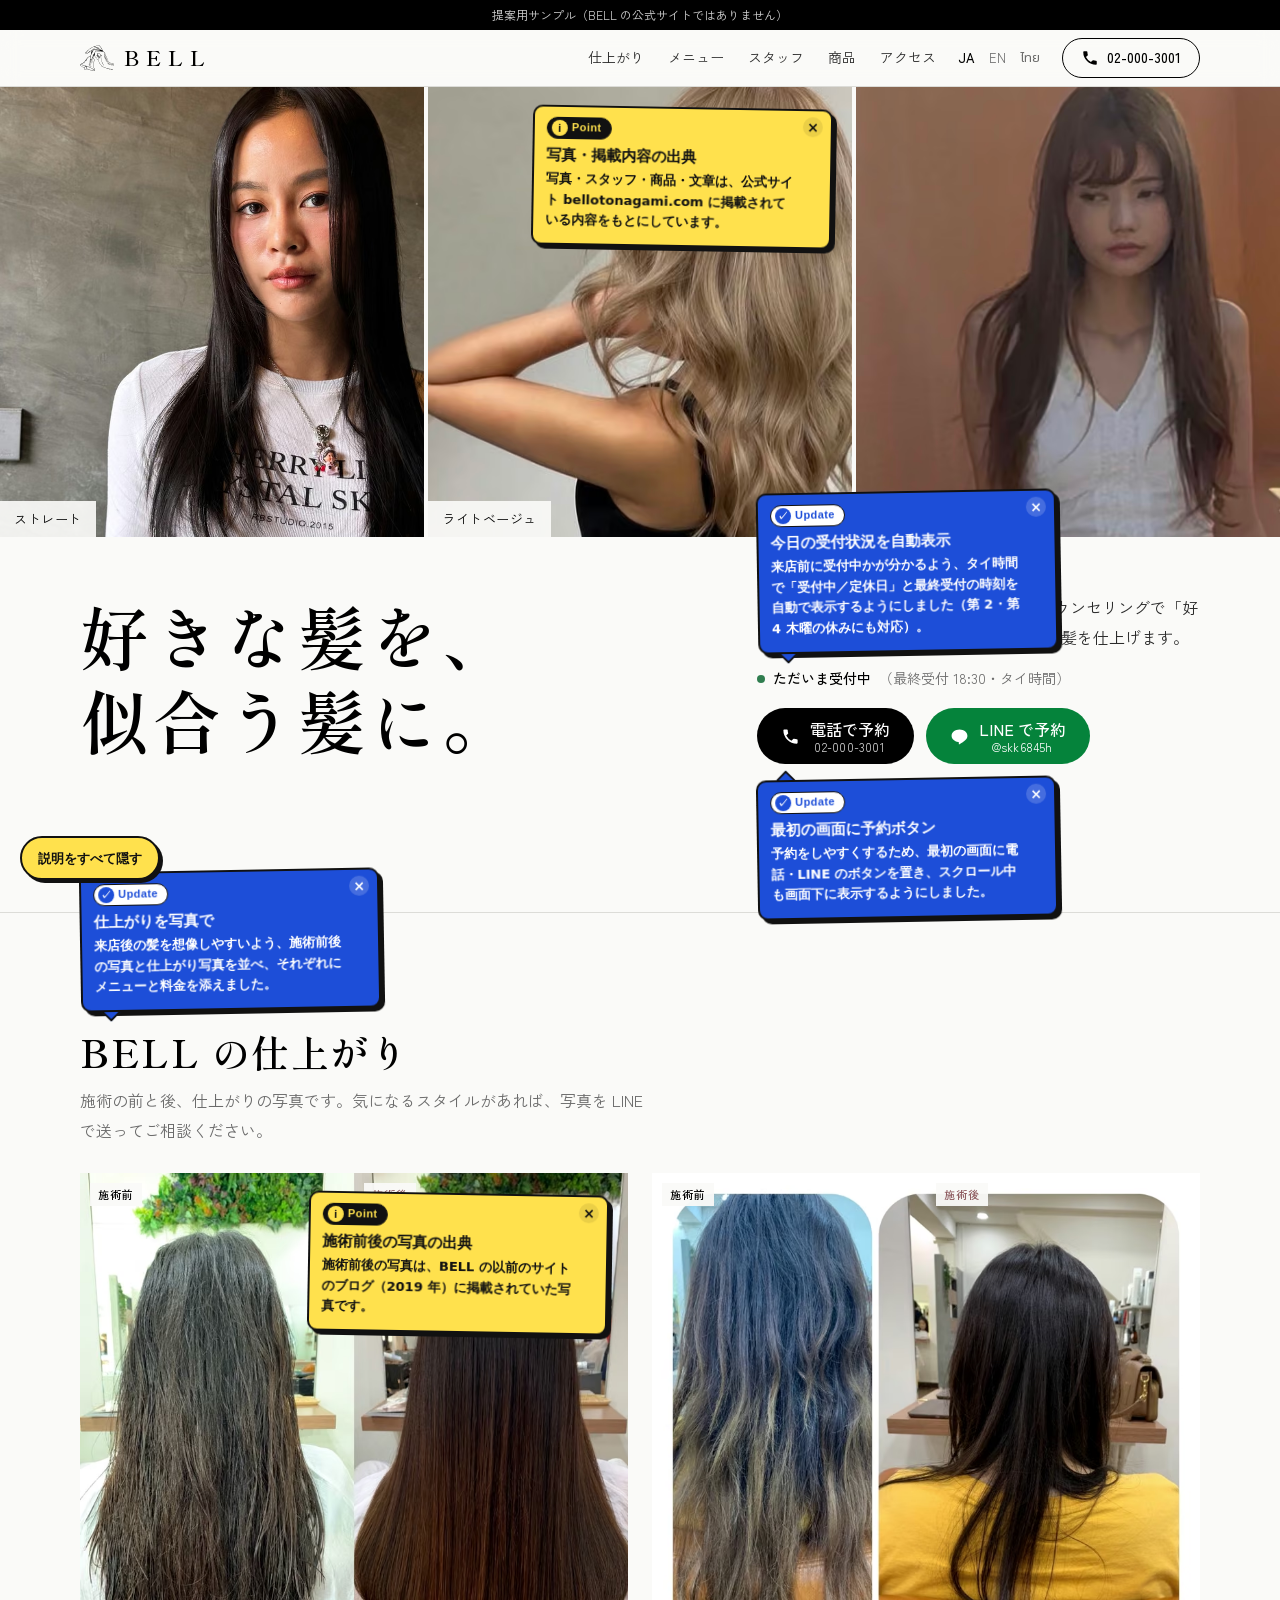
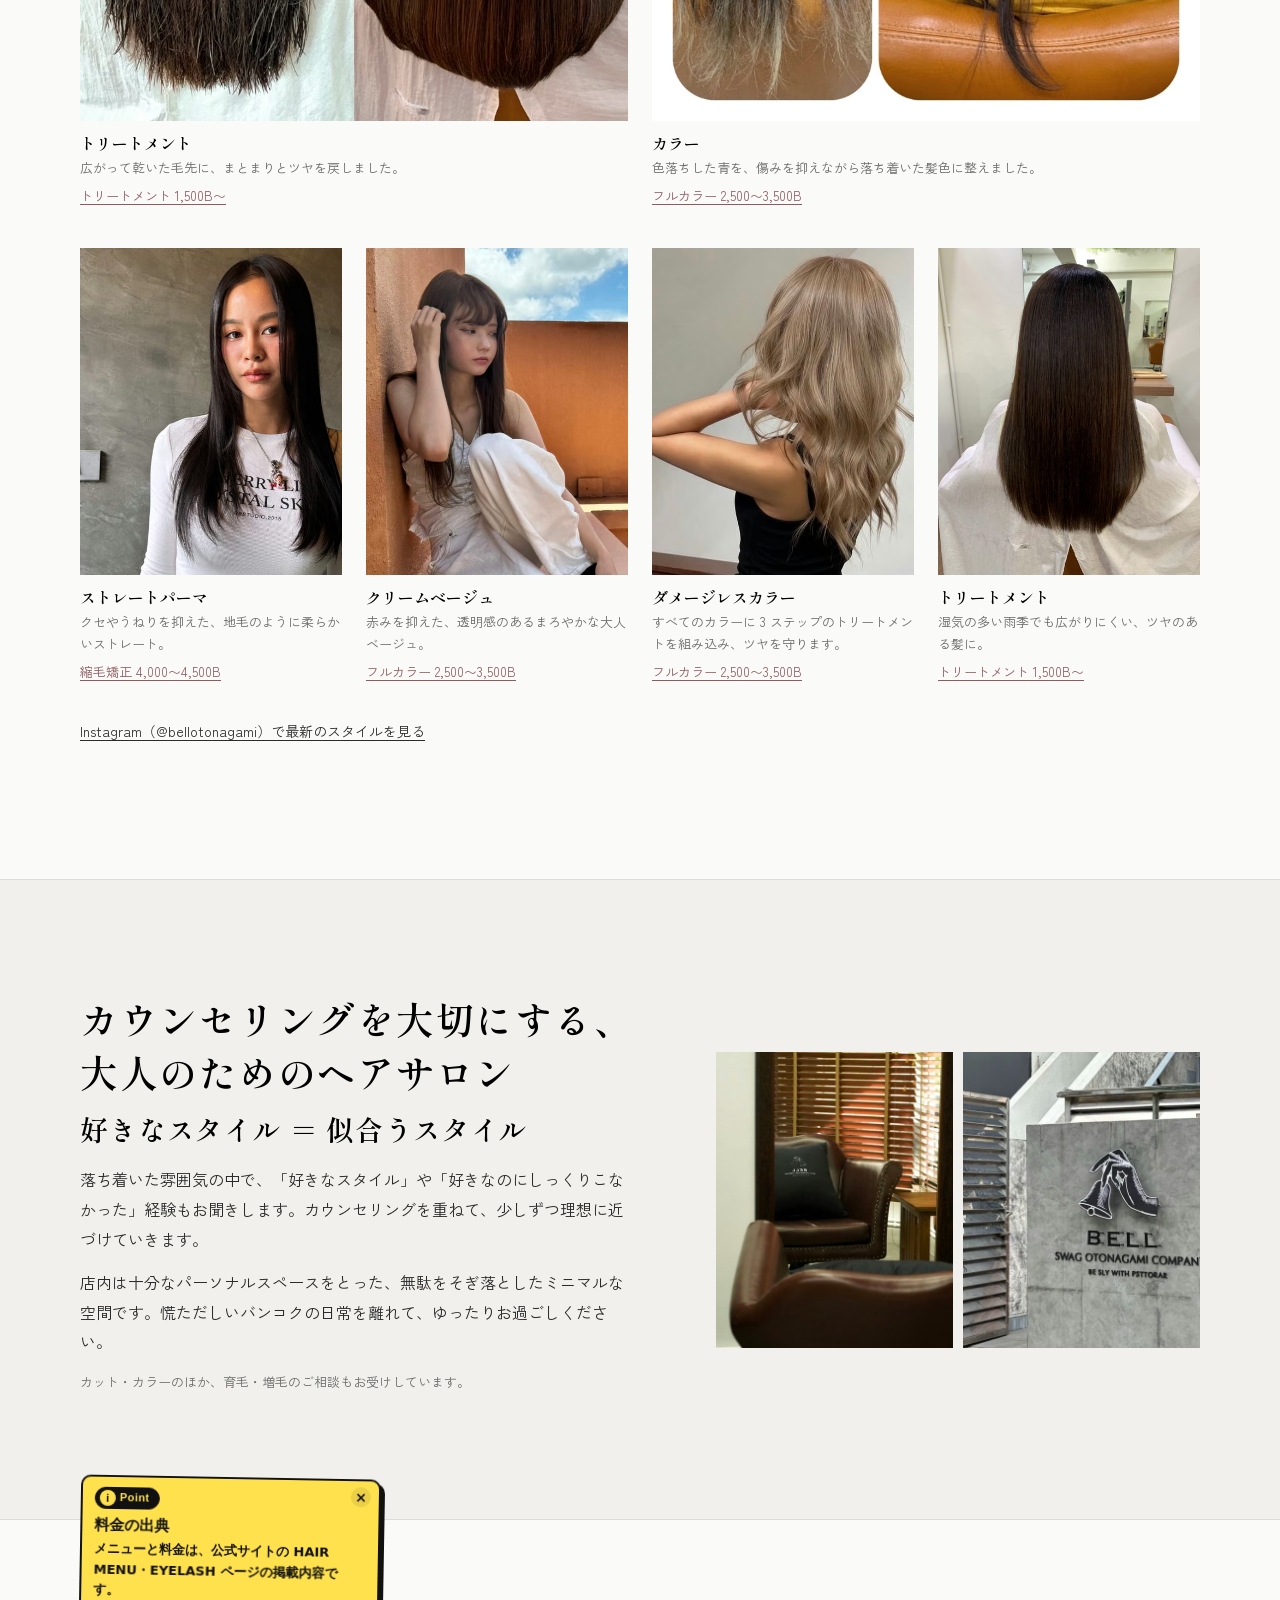
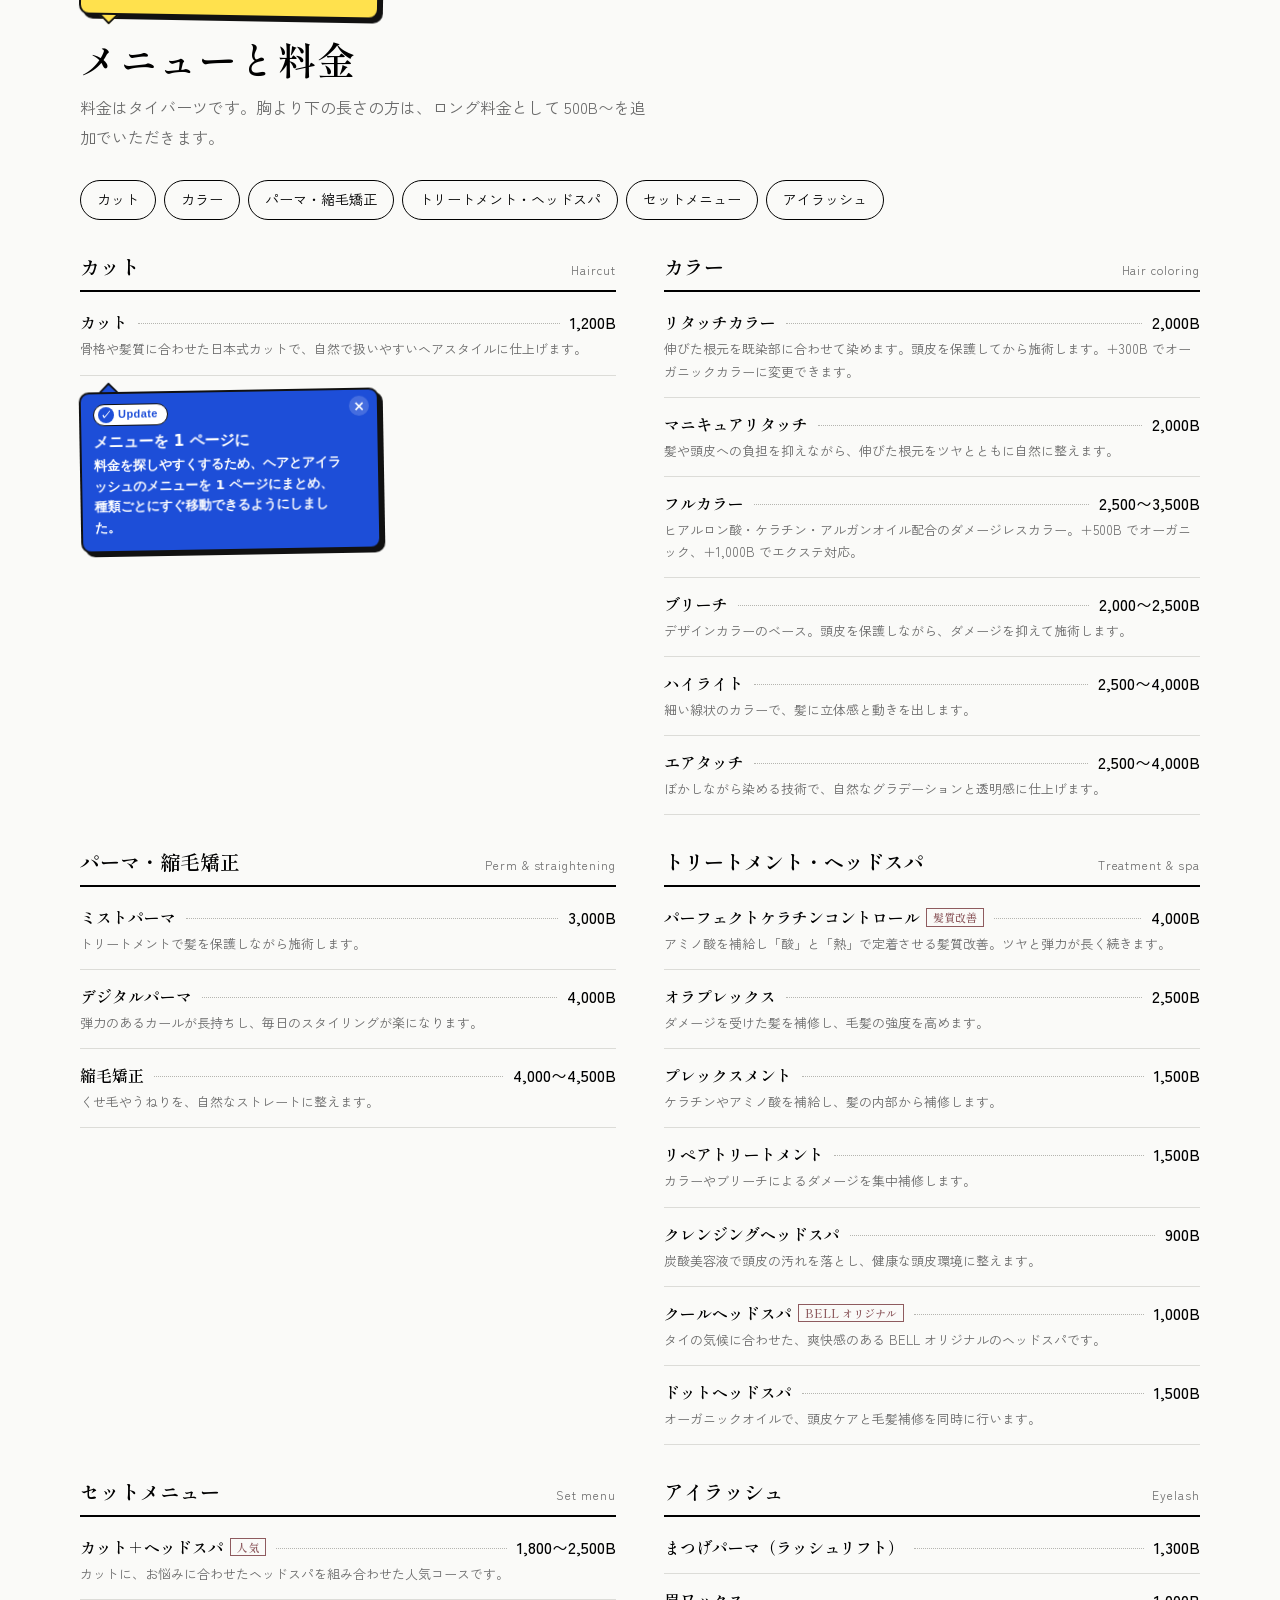
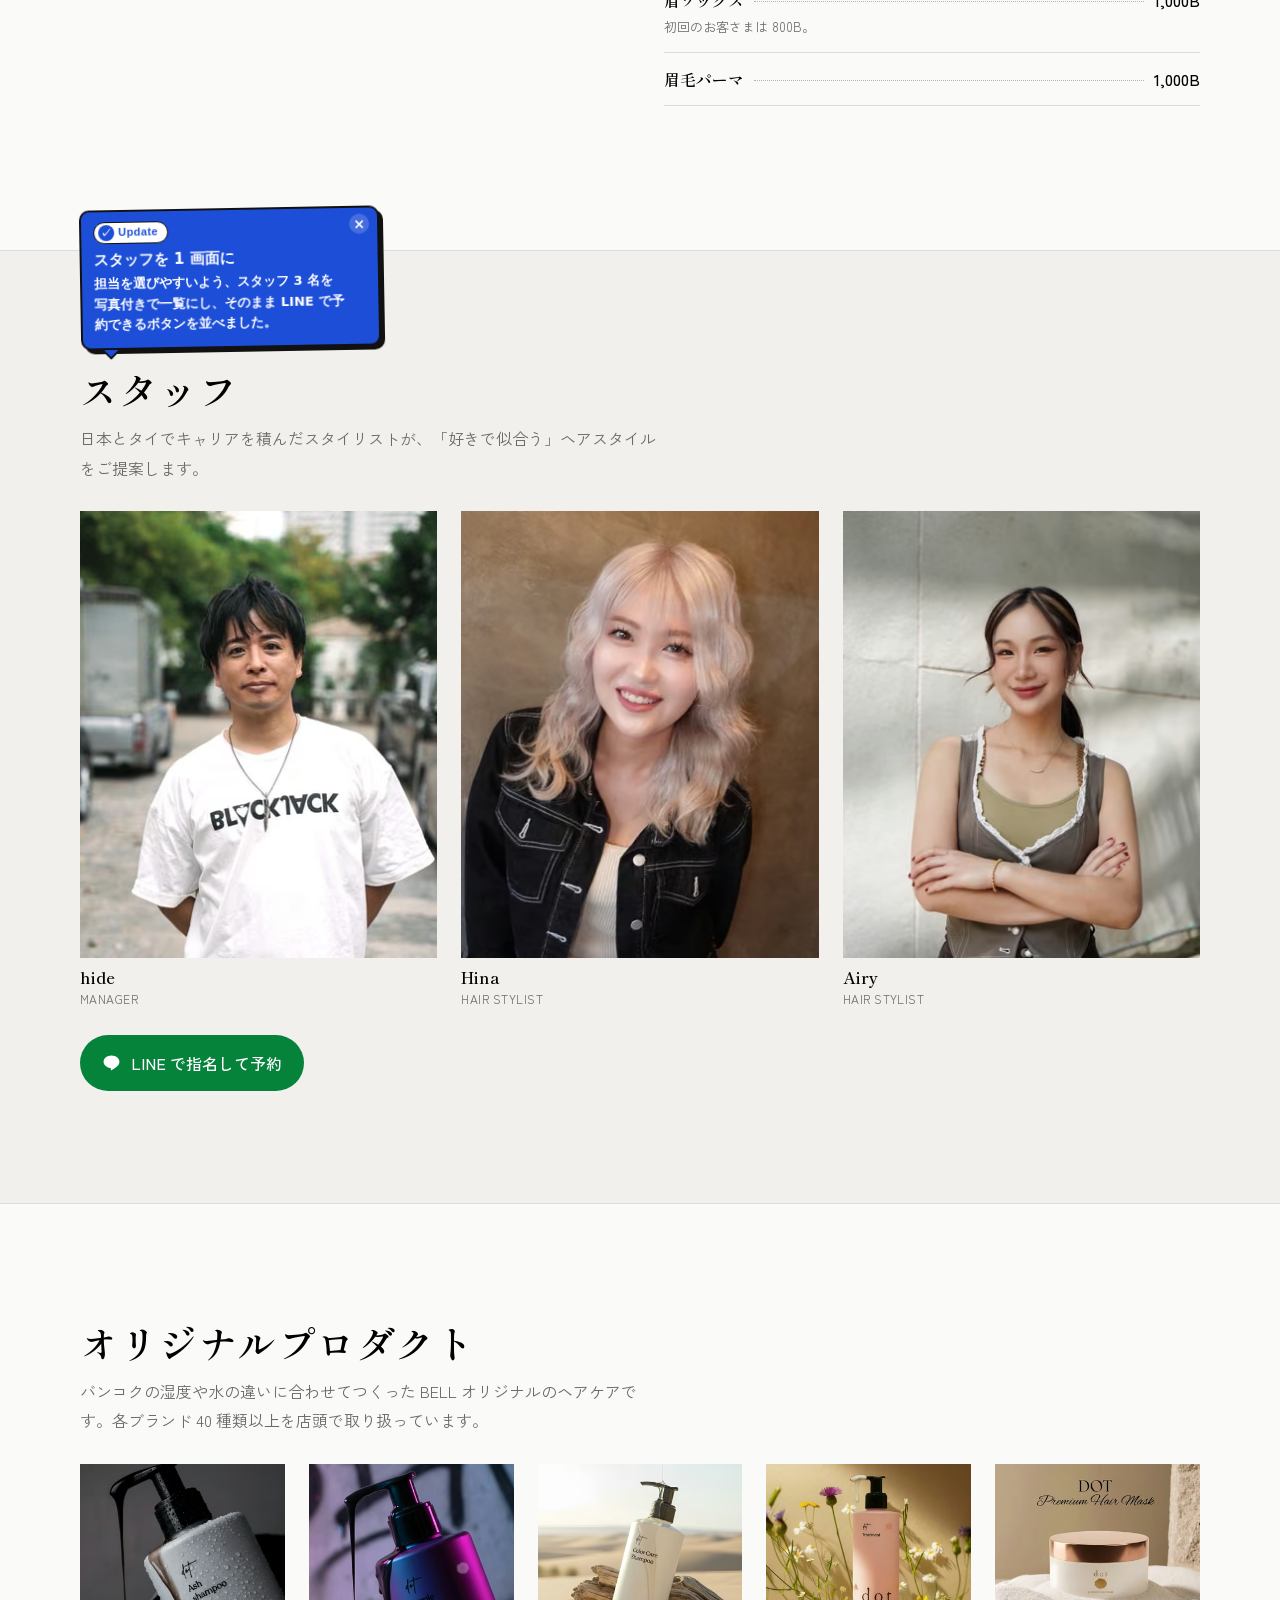
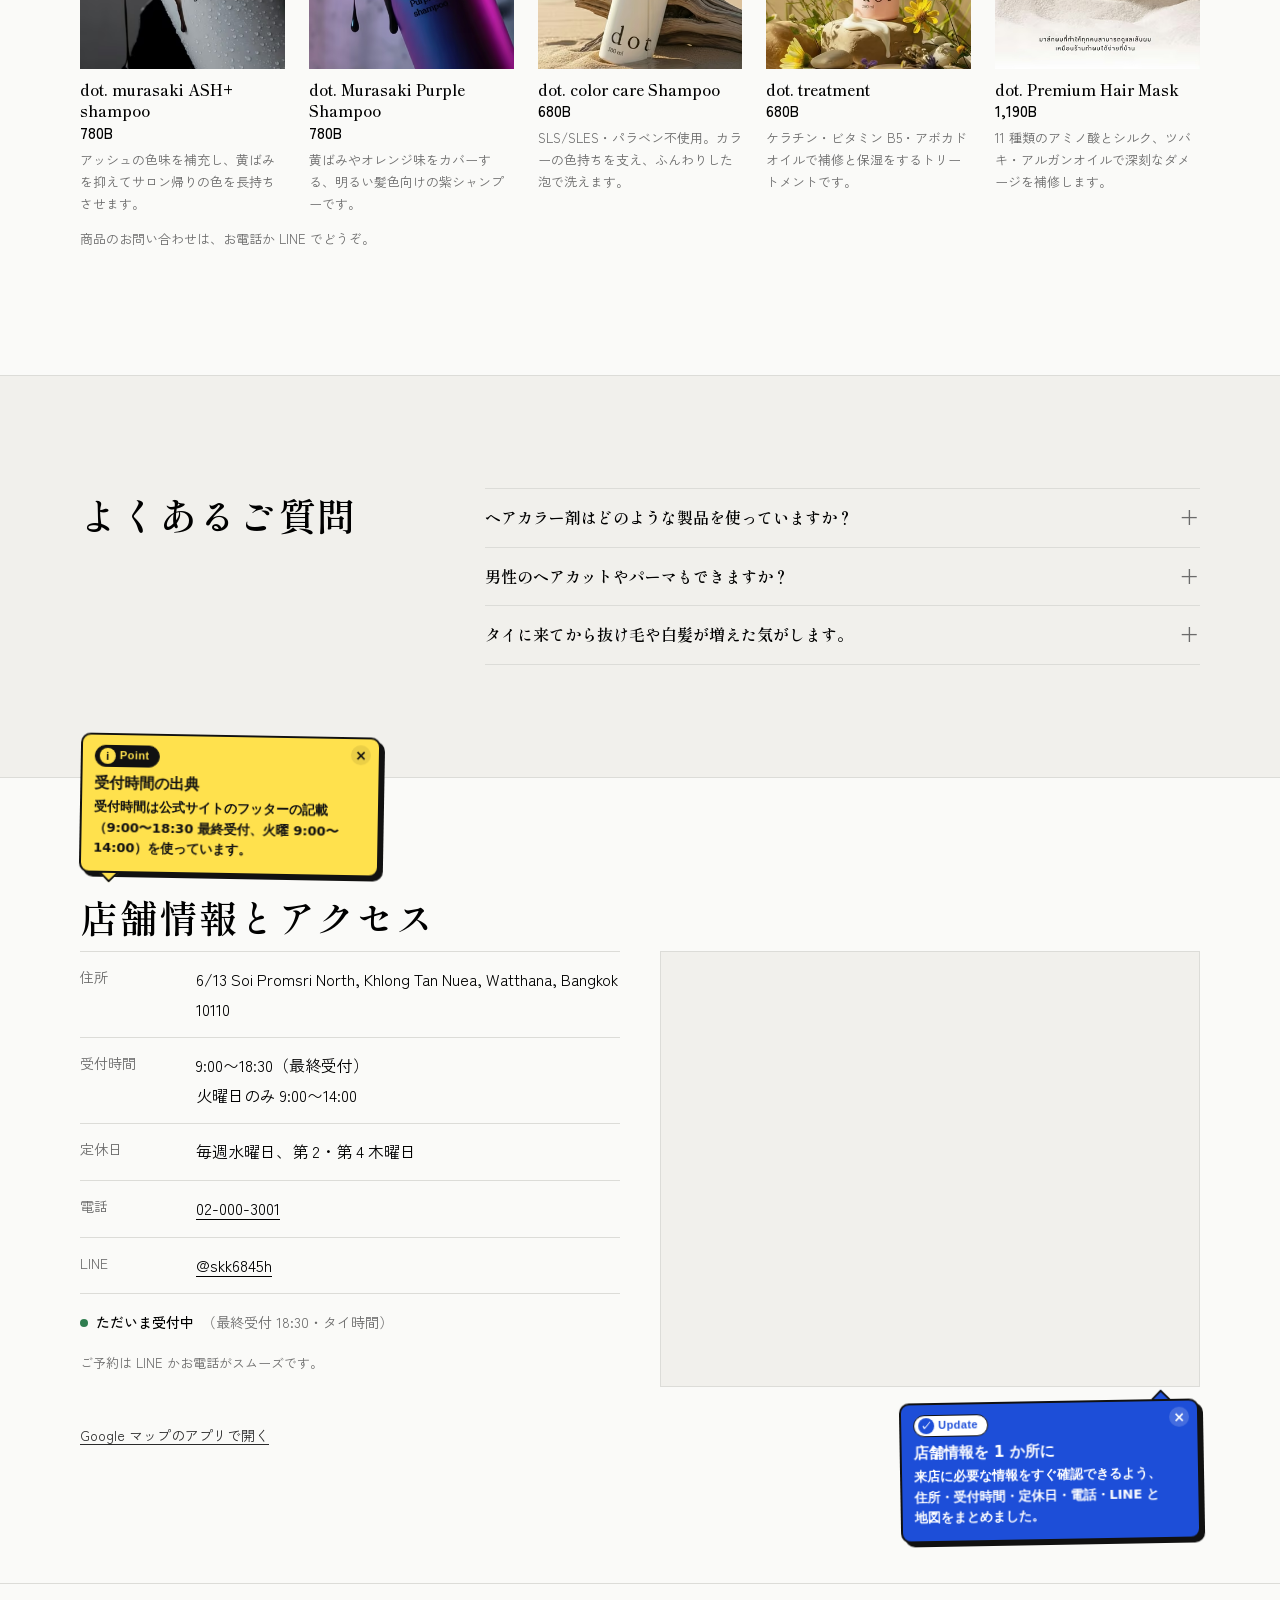
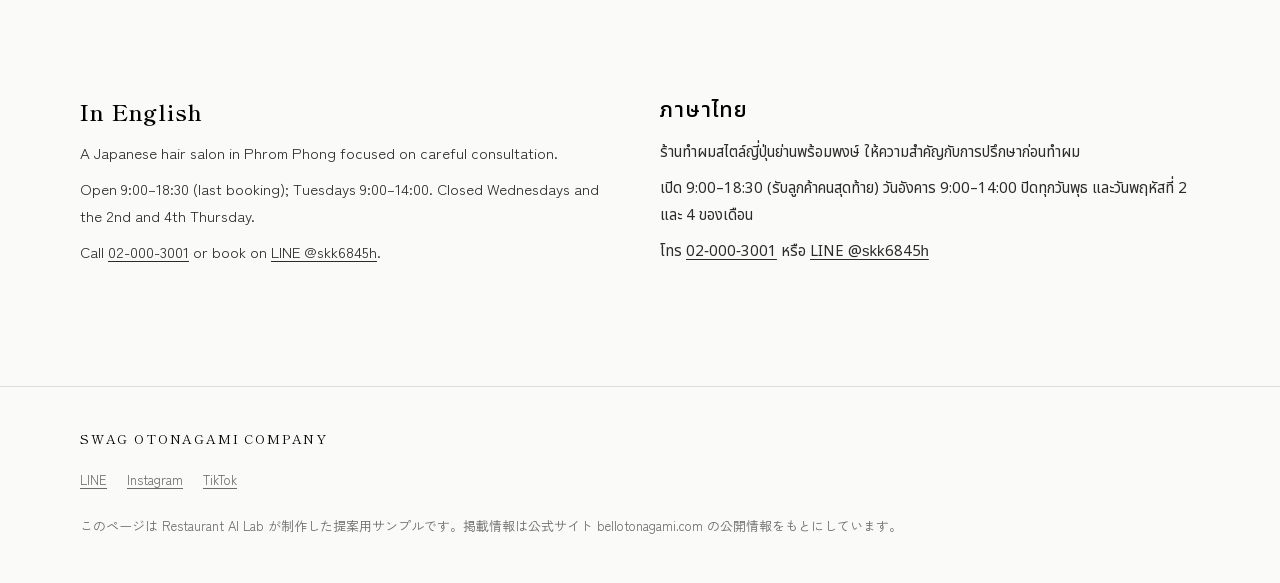
==== commit e9f91bb1: "v3: 並び順を来店目線で見直し、「BELL の仕上がり」を追加、ヒーロー写真を差し替え Co-Authored-By: Claude Opus 5.5 <noreply@anthropic.com>" ====
--- a/index.html
+++ b/index.html
@@ -17,7 +17,7 @@
 <meta name="twitter:card" content="summary_large_image">
 <link rel="preload" href="fonts/ja-ShipporiMincho-600.woff2" as="font" type="font/woff2" crossorigin>
 <link rel="preload" href="fonts/ja-ZenKakuGothicNew-400.woff2" as="font" type="font/woff2" crossorigin>
-<style>@font-face{font-family:'Shippori Mincho';font-style:normal;font-weight:400;font-display:swap;src:url(fonts/ja-ShipporiMincho-400.woff2) format('woff2');unicode-range:U+a,U+20-7e,U+e01-e02,U+e04,U+e07,U+e0d,U+e14-e15,U+e17-e1c,U+e1e,U+e20-e25,U+e27,U+e29-e2b,U+e2d,U+e30-e39,U+e40-e44,U+e48-e49,U+e4c,U+2013,U+3001-3002,U+300c-300d,U+301c,U+3042,U+3044,U+3046,U+3048,U+304a-304f,U+3051-3055,U+3057,U+3059-305b,U+305d-3061,U+3063-306b,U+306d-3070,U+3073,U+3075-3076,U+3078-3079,U+307b-307c,U+307e-307f,U+3081-3082,U+3084,U+3086,U+3088-308d,U+308f,U+3092-3093,U+30a2-30a4,U+30a6-30a8,U+30aa-30ad,U+30af-30b1,U+30b3-30bb,U+30bd,U+30bf-30c1,U+30c3-30c4,U+30c6-30cb,U+30ce-30d3,U+30d5-30e1,U+30e3-30e5,U+30e7,U+30e9-30ed,U+30ef,U+30f3,U+30fb-30fc,U+4e00,U+4e0a-4e0b,U+4e0d,U+4e26,U+4e2d,U+4e86,U+4e88,U+4eba,U+4ed5,U+4ed8,U+4ee5,U+4f11,U+4f1d,U+4f38,U+4f3c,U+4f4f,U+4f53,U+4f5c,U+4f7f,U+4fdd,U+4fee,U+5019,U+5065,U+5143,U+5145,U+516c,U+5185,U+51fa,U+5206-5207,U+521d,U+5236,U+523b,U+5264,U+529b,U+52a0,U+52d5,U+5341,U+5358,U+53d6-53d7,U+5404,U+5408,U+540c-540d,U+5411,U+542b,U+5473,U+54c1,U+5546,U+554f,U+5584,U+56de,U+56f2,U+5831,U+5883,U+5897,U+5909,U+5927,U+597d,U+5b50,U+5b9a,U+5ba2,U+5bb9,U+5bfe,U+5c11,U+5e30,U+5e38,U+5e97,U+5ea6,U+5eb7,U+5f0f,U+5f37,U+5f3e,U+5f71,U+5f8c,U+5fdc,U+5feb,U+6027,U+60a9,U+60c5,U+60f3,U+611f,U+614b-614c,U+6163,U+6240,U+624b,U+6271,U+6280,U+6291,U+629c,U+62c5,U+6301,U+6307,U+63b2,U+63d0,U+652f,U+6539,U+6574,U+6587,U+6599,U+65ad,U+65b0,U+65b9,U+65bd,U+65e2,U+65e5,U+660e,U+6642,U+66dc,U+66f4,U+6700,U+671d,U+6728,U+672c,U+6765,U+67d3,U+6839,U+683c,U+6848,U+697d,U+69d8,U+6b53,U+6b63,U+6bce,U+6bdb,U+6c17,U+6c34,U+6c5a,U+6ce1,U+6d17,U+6d3b,U+6db2,U+6df1,U+6e7f,U+6fc3,U+706b,U+70ad,U+7121,U+7136,U+71b1,U+723d,U+72b6,U+7406,U+74b0,U+751f,U+7528,U+7537,U+767d,U+76ae,U+76f8,U+7709,U+7740,U+77ef,U+78ba,U+79fb,U+7a2e,U+7a4d,U+7a7a,U+7acb,U+7b2c,U+7c21,U+7d04,U+7d2b,U+7d30,U+7d42,U+7d44,U+7d4c,U+7d61,U+7d66,U+7d9a,U+7dda,U+7e2e,U+7f8e,U+7fd2,U+805e,U+80b2,U+80f8,U+81ea,U+8217,U+826f,U+8272,U+843d,U+85ac,U+884c,U+8853,U+88dc,U+88fd,U+898b,U+8a3a,U+8a71,U+8a8d,U+8abf,U+8ac7,U+8b77,U+8ca0,U+8cea,U+8f09,U+8fce,U+8fd1,U+8ffd,U+900f,U+9023,U+9031,U+904e,U+9055,U+9078,U+90e8,U+914d,U+9178,U+91cd,U+91d1,U+9577,U+958b,U+9593,U+96c6,U+96e2,U+96f0,U+96fb,U+97ff,U+9803,U+982d,U+985e,U+99c4,U+9a13,U+9aa8,U+9ad8,U+9aea,U+9ec4,U+ff08-ff09,U+ff0b,U+ff1d,U+ff1f,U+ff5c}@font-face{font-family:'Shippori Mincho';font-style:normal;font-weight:600;font-display:swap;src:url(fonts/ja-ShipporiMincho-600.woff2) format('woff2');unicode-range:U+a,U+20-7e,U+e01-e02,U+e04,U+e07,U+e0d,U+e14-e15,U+e17-e1c,U+e1e,U+e20-e25,U+e27,U+e29-e2b,U+e2d,U+e30-e39,U+e40-e44,U+e48-e49,U+e4c,U+2013,U+3001-3002,U+300c-300d,U+301c,U+3042,U+3044,U+3046,U+3048,U+304a-304f,U+3051-3055,U+3057,U+3059-305b,U+305d-3061,U+3063-306b,U+306d-3070,U+3073,U+3075-3076,U+3078-3079,U+307b-307c,U+307e-307f,U+3081-3082,U+3084,U+3086,U+3088-308d,U+308f,U+3092-3093,U+30a2-30a4,U+30a6-30a8,U+30aa-30ad,U+30af-30b1,U+30b3-30bb,U+30bd,U+30bf-30c1,U+30c3-30c4,U+30c6-30cb,U+30ce-30d3,U+30d5-30e1,U+30e3-30e5,U+30e7,U+30e9-30ed,U+30ef,U+30f3,U+30fb-30fc,U+4e00,U+4e0a-4e0b,U+4e0d,U+4e26,U+4e2d,U+4e86,U+4e88,U+4eba,U+4ed5,U+4ed8,U+4ee5,U+4f11,U+4f1d,U+4f38,U+4f3c,U+4f4f,U+4f53,U+4f5c,U+4f7f,U+4fdd,U+4fee,U+5019,U+5065,U+5143,U+5145,U+516c,U+5185,U+51fa,U+5206-5207,U+521d,U+5236,U+523b,U+5264,U+529b,U+52a0,U+52d5,U+5341,U+5358,U+53d6-53d7,U+5404,U+5408,U+540c-540d,U+5411,U+542b,U+5473,U+54c1,U+5546,U+554f,U+5584,U+56de,U+56f2,U+5831,U+5883,U+5897,U+5909,U+5927,U+597d,U+5b50,U+5b9a,U+5ba2,U+5bb9,U+5bfe,U+5c11,U+5e30,U+5e38,U+5e97,U+5ea6,U+5eb7,U+5f0f,U+5f37,U+5f3e,U+5f71,U+5f8c,U+5fdc,U+5feb,U+6027,U+60a9,U+60c5,U+60f3,U+611f,U+614b-614c,U+6163,U+6240,U+624b,U+6271,U+6280,U+6291,U+629c,U+62c5,U+6301,U+6307,U+63b2,U+63d0,U+652f,U+6539,U+6574,U+6587,U+6599,U+65ad,U+65b0,U+65b9,U+65bd,U+65e2,U+65e5,U+660e,U+6642,U+66dc,U+66f4,U+6700,U+671d,U+6728,U+672c,U+6765,U+67d3,U+6839,U+683c,U+6848,U+697d,U+69d8,U+6b53,U+6b63,U+6bce,U+6bdb,U+6c17,U+6c34,U+6c5a,U+6ce1,U+6d17,U+6d3b,U+6db2,U+6df1,U+6e7f,U+6fc3,U+706b,U+70ad,U+7121,U+7136,U+71b1,U+723d,U+72b6,U+7406,U+74b0,U+751f,U+7528,U+7537,U+767d,U+76ae,U+76f8,U+7709,U+7740,U+77ef,U+78ba,U+79fb,U+7a2e,U+7a4d,U+7a7a,U+7acb,U+7b2c,U+7c21,U+7d04,U+7d2b,U+7d30,U+7d42,U+7d44,U+7d4c,U+7d61,U+7d66,U+7d9a,U+7dda,U+7e2e,U+7f8e,U+7fd2,U+805e,U+80b2,U+80f8,U+81ea,U+8217,U+826f,U+8272,U+843d,U+85ac,U+884c,U+8853,U+88dc,U+88fd,U+898b,U+8a3a,U+8a71,U+8a8d,U+8abf,U+8ac7,U+8b77,U+8ca0,U+8cea,U+8f09,U+8fce,U+8fd1,U+8ffd,U+900f,U+9023,U+9031,U+904e,U+9055,U+9078,U+90e8,U+914d,U+9178,U+91cd,U+91d1,U+9577,U+958b,U+9593,U+96c6,U+96e2,U+96f0,U+96fb,U+97ff,U+9803,U+982d,U+985e,U+99c4,U+9a13,U+9aa8,U+9ad8,U+9aea,U+9ec4,U+ff08-ff09,U+ff0b,U+ff1d,U+ff1f,U+ff5c}@font-face{font-family:'Zen Kaku Gothic New';font-style:normal;font-weight:400;font-display:swap;src:url(fonts/ja-ZenKakuGothicNew-400.woff2) format('woff2');unicode-range:U+a,U+20-7e,U+e01-e02,U+e04,U+e07,U+e0d,U+e14-e15,U+e17-e1c,U+e1e,U+e20-e25,U+e27,U+e29-e2b,U+e2d,U+e30-e39,U+e40-e44,U+e48-e49,U+e4c,U+2013,U+3001-3002,U+300c-300d,U+301c,U+3042,U+3044,U+3046,U+3048,U+304a-304f,U+3051-3055,U+3057,U+3059-305b,U+305d-3061,U+3063-306b,U+306d-3070,U+3073,U+3075-3076,U+3078-3079,U+307b-307c,U+307e-307f,U+3081-3082,U+3084,U+3086,U+3088-308d,U+308f,U+3092-3093,U+30a2-30a4,U+30a6-30a8,U+30aa-30ad,U+30af-30b1,U+30b3-30bb,U+30bd,U+30bf-30c1,U+30c3-30c4,U+30c6-30cb,U+30ce-30d3,U+30d5-30e1,U+30e3-30e5,U+30e7,U+30e9-30ed,U+30ef,U+30f3,U+30fb-30fc,U+4e00,U+4e0a-4e0b,U+4e0d,U+4e26,U+4e2d,U+4e86,U+4e88,U+4eba,U+4ed5,U+4ed8,U+4ee5,U+4f11,U+4f1d,U+4f38,U+4f3c,U+4f4f,U+4f53,U+4f5c,U+4f7f,U+4fdd,U+4fee,U+5019,U+5065,U+5143,U+5145,U+516c,U+5185,U+51fa,U+5206-5207,U+521d,U+5236,U+523b,U+5264,U+529b,U+52a0,U+52d5,U+5341,U+5358,U+53d6-53d7,U+5404,U+5408,U+540c-540d,U+5411,U+542b,U+5473,U+54c1,U+5546,U+554f,U+5584,U+56de,U+56f2,U+5831,U+5883,U+5897,U+5909,U+5927,U+597d,U+5b50,U+5b9a,U+5ba2,U+5bb9,U+5bfe,U+5c11,U+5e30,U+5e38,U+5e97,U+5ea6,U+5eb7,U+5f0f,U+5f37,U+5f3e,U+5f71,U+5f8c,U+5fdc,U+5feb,U+6027,U+60a9,U+60c5,U+60f3,U+611f,U+614b-614c,U+6163,U+6240,U+624b,U+6271,U+6280,U+6291,U+629c,U+62c5,U+6301,U+6307,U+63b2,U+63d0,U+652f,U+6539,U+6574,U+6587,U+6599,U+65ad,U+65b0,U+65b9,U+65bd,U+65e2,U+65e5,U+660e,U+6642,U+66dc,U+66f4,U+6700,U+671d,U+6728,U+672c,U+6765,U+67d3,U+6839,U+683c,U+6848,U+697d,U+69d8,U+6b53,U+6b63,U+6bce,U+6bdb,U+6c17,U+6c34,U+6c5a,U+6ce1,U+6d17,U+6d3b,U+6db2,U+6df1,U+6e7f,U+6fc3,U+706b,U+70ad,U+7121,U+7136,U+71b1,U+723d,U+72b6,U+7406,U+74b0,U+751f,U+7528,U+7537,U+767d,U+76ae,U+76f8,U+7709,U+7740,U+77ef,U+78ba,U+79fb,U+7a2e,U+7a4d,U+7a7a,U+7acb,U+7b2c,U+7c21,U+7d04,U+7d2b,U+7d30,U+7d42,U+7d44,U+7d4c,U+7d61,U+7d66,U+7d9a,U+7dda,U+7e2e,U+7f8e,U+7fd2,U+805e,U+80b2,U+80f8,U+81ea,U+8217,U+826f,U+8272,U+843d,U+85ac,U+884c,U+8853,U+88dc,U+88fd,U+898b,U+8a3a,U+8a71,U+8a8d,U+8abf,U+8ac7,U+8b77,U+8ca0,U+8cea,U+8f09,U+8fce,U+8fd1,U+8ffd,U+900f,U+9023,U+9031,U+904e,U+9055,U+9078,U+90e8,U+914d,U+9178,U+91cd,U+91d1,U+9577,U+958b,U+9593,U+96c6,U+96e2,U+96f0,U+96fb,U+97ff,U+9803,U+982d,U+985e,U+99c4,U+9a13,U+9aa8,U+9ad8,U+9aea,U+9ec4,U+ff08-ff09,U+ff0b,U+ff1d,U+ff1f,U+ff5c}@font-face{font-family:'Zen Kaku Gothic New';font-style:normal;font-weight:500;font-display:swap;src:url(fonts/ja-ZenKakuGothicNew-500.woff2) format('woff2');unicode-range:U+a,U+20-7e,U+e01-e02,U+e04,U+e07,U+e0d,U+e14-e15,U+e17-e1c,U+e1e,U+e20-e25,U+e27,U+e29-e2b,U+e2d,U+e30-e39,U+e40-e44,U+e48-e49,U+e4c,U+2013,U+3001-3002,U+300c-300d,U+301c,U+3042,U+3044,U+3046,U+3048,U+304a-304f,U+3051-3055,U+3057,U+3059-305b,U+305d-3061,U+3063-306b,U+306d-3070,U+3073,U+3075-3076,U+3078-3079,U+307b-307c,U+307e-307f,U+3081-3082,U+3084,U+3086,U+3088-308d,U+308f,U+3092-3093,U+30a2-30a4,U+30a6-30a8,U+30aa-30ad,U+30af-30b1,U+30b3-30bb,U+30bd,U+30bf-30c1,U+30c3-30c4,U+30c6-30cb,U+30ce-30d3,U+30d5-30e1,U+30e3-30e5,U+30e7,U+30e9-30ed,U+30ef,U+30f3,U+30fb-30fc,U+4e00,U+4e0a-4e0b,U+4e0d,U+4e26,U+4e2d,U+4e86,U+4e88,U+4eba,U+4ed5,U+4ed8,U+4ee5,U+4f11,U+4f1d,U+4f38,U+4f3c,U+4f4f,U+4f53,U+4f5c,U+4f7f,U+4fdd,U+4fee,U+5019,U+5065,U+5143,U+5145,U+516c,U+5185,U+51fa,U+5206-5207,U+521d,U+5236,U+523b,U+5264,U+529b,U+52a0,U+52d5,U+5341,U+5358,U+53d6-53d7,U+5404,U+5408,U+540c-540d,U+5411,U+542b,U+5473,U+54c1,U+5546,U+554f,U+5584,U+56de,U+56f2,U+5831,U+5883,U+5897,U+5909,U+5927,U+597d,U+5b50,U+5b9a,U+5ba2,U+5bb9,U+5bfe,U+5c11,U+5e30,U+5e38,U+5e97,U+5ea6,U+5eb7,U+5f0f,U+5f37,U+5f3e,U+5f71,U+5f8c,U+5fdc,U+5feb,U+6027,U+60a9,U+60c5,U+60f3,U+611f,U+614b-614c,U+6163,U+6240,U+624b,U+6271,U+6280,U+6291,U+629c,U+62c5,U+6301,U+6307,U+63b2,U+63d0,U+652f,U+6539,U+6574,U+6587,U+6599,U+65ad,U+65b0,U+65b9,U+65bd,U+65e2,U+65e5,U+660e,U+6642,U+66dc,U+66f4,U+6700,U+671d,U+6728,U+672c,U+6765,U+67d3,U+6839,U+683c,U+6848,U+697d,U+69d8,U+6b53,U+6b63,U+6bce,U+6bdb,U+6c17,U+6c34,U+6c5a,U+6ce1,U+6d17,U+6d3b,U+6db2,U+6df1,U+6e7f,U+6fc3,U+706b,U+70ad,U+7121,U+7136,U+71b1,U+723d,U+72b6,U+7406,U+74b0,U+751f,U+7528,U+7537,U+767d,U+76ae,U+76f8,U+7709,U+7740,U+77ef,U+78ba,U+79fb,U+7a2e,U+7a4d,U+7a7a,U+7acb,U+7b2c,U+7c21,U+7d04,U+7d2b,U+7d30,U+7d42,U+7d44,U+7d4c,U+7d61,U+7d66,U+7d9a,U+7dda,U+7e2e,U+7f8e,U+7fd2,U+805e,U+80b2,U+80f8,U+81ea,U+8217,U+826f,U+8272,U+843d,U+85ac,U+884c,U+8853,U+88dc,U+88fd,U+898b,U+8a3a,U+8a71,U+8a8d,U+8abf,U+8ac7,U+8b77,U+8ca0,U+8cea,U+8f09,U+8fce,U+8fd1,U+8ffd,U+900f,U+9023,U+9031,U+904e,U+9055,U+9078,U+90e8,U+914d,U+9178,U+91cd,U+91d1,U+9577,U+958b,U+9593,U+96c6,U+96e2,U+96f0,U+96fb,U+97ff,U+9803,U+982d,U+985e,U+99c4,U+9a13,U+9aa8,U+9ad8,U+9aea,U+9ec4,U+ff08-ff09,U+ff0b,U+ff1d,U+ff1f,U+ff5c}@font-face{font-family:'Noto Sans Thai';font-style:normal;font-weight:400;font-stretch:100%;font-display:swap;src:url(fonts/th-NotoSansThai-400.woff2) format('woff2');unicode-range:U+20,U+28-29,U+2e-3a,U+40,U+42,U+45,U+49,U+4c,U+4e,U+53-54,U+e01-e02,U+e04,U+e07,U+e0d,U+e14-e15,U+e17-e1c,U+e1e,U+e20-e25,U+e27,U+e29-e2b,U+e2d,U+e30-e39,U+e40-e44,U+e48-e49,U+e4c-e4d,U+2013}@font-face{font-family:'Noto Sans Thai';font-style:normal;font-weight:500;font-stretch:100%;font-display:swap;src:url(fonts/th-NotoSansThai-500.woff2) format('woff2');unicode-range:U+20,U+28-29,U+2e-3a,U+40,U+42,U+45,U+49,U+4c,U+4e,U+53-54,U+e01-e02,U+e04,U+e07,U+e0d,U+e14-e15,U+e17-e1c,U+e1e,U+e20-e25,U+e27,U+e29-e2b,U+e2d,U+e30-e39,U+e40-e44,U+e48-e49,U+e4c-e4d,U+2013}:root{--paper:#fafaf8;--paper-2:#f1f0ec;--ink:#000;--text:#2b2b2b;--muted:#6b6b6b;--rule:#dcdcd8;--rose:#8e5b5f;--rose-soft:#efe4e4;--line:#05833b;--open:#2f7d4f;--closed:#a4463a;--serif:"Shippori Mincho","Hiragino Mincho ProN","Yu Mincho",serif;--sans:"Zen Kaku Gothic New","Hiragino Sans","Noto Sans JP",system-ui,sans-serif;--thai:"Noto Sans Thai","Thonburi",sans-serif;--gutter:16px;--max:1120px;--bar-h:64px;--head-h:56px}@media (min-width:600px){:root{--gutter:32px}}@media (min-width:1024px){:root{--gutter:40px}}*,*::before,*::after{box-sizing:border-box}html{-webkit-text-size-adjust:100%;scroll-padding-top:calc(var(--head-h) + 16px)}@media (prefers-reduced-motion:no-preference){html{scroll-behavior:smooth}}body{margin:0;background:var(--paper);color:var(--text);font:400 16px/1.85 var(--sans);padding-bottom:calc(var(--bar-h) + env(safe-area-inset-bottom));overflow-x:clip}img,svg{display:block;max-width:100%;height:auto}a{color:inherit;text-underline-offset:.22em;text-decoration-thickness:1px}a:hover{color:var(--rose)}:focus-visible{outline:2px solid var(--rose);outline-offset:3px}::selection{background:var(--rose-soft)}[lang="th"]{font-family:var(--thai)}.wrap{width:100%;max-width:calc(var(--max) + var(--gutter) * 2);margin:0 auto;padding:0 var(--gutter)}.skip{position:absolute;left:-999px;top:0;background:var(--ink);color:#fff;padding:8px 12px;z-index:100}.skip:focus{left:8px;top:8px}.sample-note{margin:0;background:var(--ink);color:#cfcfcf;font-size:12px;line-height:1.5;text-align:center;padding:6px var(--gutter)}.site-head{position:sticky;top:0;z-index:20;background:rgba(250,250,248,.95);border-bottom:1px solid var(--rule)}@supports (backdrop-filter:blur(1px)){.site-head{background:rgba(250,250,248,.82);backdrop-filter:blur(10px)}}.site-head .wrap{display:flex;align-items:center;gap:16px;height:var(--head-h)}.wordmark{display:inline-flex;align-items:center;gap:10px;font:600 21px/1 var(--serif);letter-spacing:.34em;text-decoration:none;color:var(--ink);margin-right:auto}.wordmark img{width:34px;height:auto}.wordmark:hover{color:var(--ink)}.nav{display:none}.lang{display:flex;gap:2px;font-size:13px}.lang a,.lang span{padding:10px 6px;text-decoration:none;color:var(--muted)}.lang [aria-current]{color:var(--ink);font-weight:500}.head-tel{display:inline-grid;place-items:center;width:44px;height:44px;border:1px solid var(--ink);border-radius:999px;color:var(--ink)}.head-tel svg{width:18px;height:18px}.head-tel .label{display:none}.btn{display:inline-flex;align-items:center;justify-content:center;gap:10px;min-height:56px;padding:8px 22px;border-radius:999px;font:500 16px/1.25 var(--sans);text-decoration:none;text-align:center}.btn svg{width:19px;height:19px;flex:none}.btn small{display:block;font-size:12px;font-weight:400;opacity:.85;letter-spacing:.02em}.btn--tel{background:var(--ink);color:#fff}.btn--tel:hover{color:#fff;background:#333}.btn--line{background:var(--line);color:#fff}.btn--line:hover{color:#fff;background:#04702f}.btn--line small{opacity:1}.btn--ghost{border:1px solid var(--ink);color:var(--ink);min-height:48px}.hero{padding:0 0 40px;overflow-x:clip}.hero__looks{list-style:none;margin:0 calc(var(--gutter) * -1) 22px;padding:0;display:grid;grid-template-columns:repeat(3,1fr);gap:3px}.hero__looks li{position:relative;height:172px;overflow:hidden;background:var(--paper-2)}.hero__looks picture{display:block;height:100%;overflow:hidden;background:var(--paper-2)}.hero__looks img{width:100%;height:100%;object-fit:cover;object-position:50% 25%}.hero__looks span{position:absolute;left:0;bottom:0;padding:3px 8px;background:rgba(250,250,248,.92);font-size:11px;letter-spacing:.04em;color:var(--ink)}@media (prefers-reduced-motion:no-preference){.hero__looks li{animation:look-in .9s cubic-bezier(.2,.7,.2,1) both}.hero__looks li:nth-child(2){animation-delay:.12s}.hero__looks li:nth-child(3){animation-delay:.24s}}@keyframes look-in{from{opacity:0;transform:translateY(14px)}to{opacity:1;transform:none}}.hero h1{font:600 clamp(32px,9vw,72px)/1.28 var(--serif);color:var(--ink);letter-spacing:.05em;margin:0 0 14px;font-feature-settings:"palt" 1}.hero h1 span{display:block}.hero__lead{margin:0 0 14px;max-width:30em}.status{display:flex;flex-wrap:wrap;align-items:center;gap:4px 8px;margin:0 0 16px;font-size:14px;color:var(--muted)}.status b{font-weight:500;color:var(--ink)}.status i{width:8px;height:8px;border-radius:50%;background:var(--muted);flex:none}.status.is-open i{background:var(--open)}.status.is-closed i{background:var(--closed)}.hero__cta{display:grid;grid-template-columns:1fr 1fr;gap:10px}.text-link{display:inline-block;margin-top:14px;font-size:14px;padding:6px 0}.section{padding:64px 0;border-top:1px solid var(--rule)}.section--tint{background:var(--paper-2)}.section h2{font:600 clamp(25px,6.4vw,38px)/1.4 var(--serif);color:var(--ink);letter-spacing:.04em;margin:0 0 8px;font-feature-settings:"palt" 1}.section .intro{margin:0 0 28px;color:var(--muted);max-width:36em}.note{font-size:13px;color:var(--muted);line-height:1.7}.about__photos{display:grid;grid-template-columns:1fr 1fr;gap:10px;margin:0 0 24px}.about__photos img{width:100%;aspect-ratio:4 / 5;object-fit:cover}.about__body p{margin:0 0 14px;max-width:34em}.about__quote{font:600 clamp(20px,5.4vw,28px)/1.6 var(--serif);color:var(--ink);margin:0 0 18px;letter-spacing:.03em}.chips{display:flex;gap:8px;overflow-x:auto;margin:0 calc(var(--gutter) * -1) 24px;padding:0 var(--gutter) 6px;scrollbar-width:none}.chips::-webkit-scrollbar{display:none}.chips a{flex:none;display:inline-flex;align-items:center;min-height:40px;padding:0 16px;border:1px solid var(--ink);border-radius:999px;font-size:14px;text-decoration:none;color:var(--ink);background:var(--paper)}.chips a:hover{background:var(--ink);color:#fff}.menu-group{margin:0 0 32px}.menu-group h3{font:600 20px/1.5 var(--serif);color:var(--ink);margin:0 0 4px;padding-bottom:8px;border-bottom:2px solid var(--ink);display:flex;justify-content:space-between;align-items:baseline;gap:12px}.menu-group h3 small{font:400 12px/1.4 var(--sans);color:var(--muted);letter-spacing:.08em}.prices{list-style:none;margin:0;padding:0}.prices li{padding:14px 0;border-bottom:1px solid var(--rule)}.prices .row{display:flex;align-items:baseline;gap:10px}.prices .name{font:600 16px/1.5 var(--serif);color:var(--ink)}.prices .dots{flex:1;border-bottom:1px dotted #b5b5b0;transform:translateY(-5px);min-width:16px}.prices .price{font:500 16px/1 var(--sans);font-variant-numeric:tabular-nums;color:var(--ink);white-space:nowrap}.prices p{margin:4px 0 0;font-size:13px;line-height:1.7;color:var(--muted)}.prices .tag{display:inline-block;font-size:11px;color:var(--rose);border:1px solid var(--rose);padding:0 6px;margin-left:6px;vertical-align:2px}.staff{display:grid;grid-template-columns:repeat(3,minmax(0,1fr));gap:10px;margin:0;padding:0;list-style:none}.staff img{width:100%;aspect-ratio:4 / 5;object-fit:cover;background:var(--paper-2)}.staff b{display:block;font:600 16px/1.4 var(--serif);color:var(--ink);margin-top:8px}.staff span{display:block;font-size:12px;color:var(--muted);letter-spacing:.04em}.staff-cta{margin-top:24px;display:grid;gap:10px}.products{display:grid;grid-template-columns:repeat(2,minmax(0,1fr));gap:24px 12px;margin:0;padding:0;list-style:none}.products img{width:100%;aspect-ratio:1;object-fit:cover;background:var(--paper-2)}.products b{display:block;font:600 15px/1.45 var(--serif);color:var(--ink);margin-top:10px}.products .price{display:block;font:500 15px/1.5 var(--sans);font-variant-numeric:tabular-nums;color:var(--ink)}.products p{margin:4px 0 0;font-size:13px;line-height:1.7;color:var(--muted)}.styles{display:grid;grid-template-columns:1fr 1fr;gap:10px}.styles figure{margin:0}.styles img{width:100%;aspect-ratio:4 / 5;object-fit:cover}.styles figcaption{font-size:13px;color:var(--muted);margin-top:6px}.faq details{border-bottom:1px solid var(--rule)}.faq details:first-child{border-top:1px solid var(--rule)}.faq summary{list-style:none;cursor:pointer;display:flex;justify-content:space-between;gap:16px;padding:16px 0;font:600 16px/1.6 var(--serif);color:var(--ink)}.faq summary::-webkit-details-marker{display:none}.faq summary::after{content:"+";font:400 22px/1 var(--sans);color:var(--muted);flex:none}.faq details[open] summary::after{content:"−"}.faq details p{margin:0 0 18px;font-size:15px;max-width:40em}.info{display:grid;gap:28px}.facts{margin:0}.facts div{display:grid;grid-template-columns:6.5em 1fr;gap:12px;padding:13px 0;border-bottom:1px solid var(--rule)}.facts div:first-child{border-top:1px solid var(--rule)}.facts dt{font-size:14px;color:var(--muted)}.facts dd{margin:0;color:var(--ink);overflow-wrap:anywhere}.map{position:relative;aspect-ratio:4 / 3;background:var(--paper-2);border:1px solid var(--rule)}.map iframe{position:absolute;inset:0;width:100%;height:100%;border:0}.other-lang{display:grid;gap:32px}.other-lang h2{font-size:22px;margin-bottom:12px}.other-lang p{margin:0 0 8px;font-size:15px}.other-lang [lang="th"] h2{font-family:var(--thai);font-weight:500}.site-foot{border-top:1px solid var(--rule);padding:40px 0 32px;font-size:13px;color:var(--muted)}.site-foot .brandline{font:400 13px/1.8 var(--serif);letter-spacing:.14em;color:var(--ink);margin:0 0 12px}.site-foot .sns{display:flex;flex-wrap:wrap;gap:4px 20px;margin:0 0 16px;padding:0;list-style:none}.site-foot .sns a{display:inline-block;padding:6px 0}.dock{position:fixed;left:0;right:0;bottom:0;z-index:30;display:grid;grid-template-columns:1fr 1fr;gap:8px;padding:8px var(--gutter) calc(8px + env(safe-area-inset-bottom));background:rgba(250,250,248,.97);border-top:1px solid var(--rule)}.dock .btn{min-height:48px;font-size:15px}@media (min-width:900px){body{padding-bottom:0}.dock{display:none}.nav{display:flex;gap:24px;font-size:14px}.nav a{text-decoration:none;padding:8px 0}.head-tel{width:auto;height:40px;padding:0 18px;gap:8px;display:inline-flex;align-items:center;font-weight:500;font-size:14px;text-decoration:none}.head-tel .label{display:inline;font-variant-numeric:tabular-nums}.hero{padding:0 0 96px}.hero__looks{margin:0 calc(50% - min(50vw,800px)) 56px;gap:4px;height:clamp(340px,50vh,560px)}.hero__looks li{height:100%}.hero__looks span{padding:6px 14px;font-size:13px}.hero__text{display:grid;grid-template-columns:7fr 5fr;gap:0 56px;align-items:end}.hero h1{grid-column:1;grid-row:1 / span 4;align-self:start;margin:0;font-size:clamp(48px,5.4vw,80px);line-height:1.22}.hero h1 span{white-space:nowrap}.hero__lead,.hero .status,.hero__cta,.hero .text-link{grid-column:2}.hero__cta{display:flex;gap:12px}.hero__cta .btn{padding:8px 24px}.section{padding:112px 0}.split{display:grid;grid-template-columns:4fr 8fr;gap:48px}.split>header{align-self:start}.about{display:grid;grid-template-columns:6fr 5fr;gap:56px;align-items:center}.about__photos{margin:0}.chips{margin:0 0 32px;padding:0;flex-wrap:wrap;overflow:visible}.menu-cols{display:grid;grid-template-columns:1fr 1fr;gap:0 48px}.staff{gap:24px}.staff-cta{grid-template-columns:auto auto;justify-content:start}.products{grid-template-columns:repeat(5,minmax(0,1fr));gap:24px}.styles{grid-template-columns:repeat(4,1fr);gap:16px}.info{grid-template-columns:1fr 1fr;gap:40px}.map{aspect-ratio:auto;min-height:100%}.other-lang{grid-template-columns:1fr 1fr;gap:40px}}</style>
+<style>@font-face{font-family:'Shippori Mincho';font-style:normal;font-weight:400;font-display:swap;src:url(fonts/ja-ShipporiMincho-400.woff2) format('woff2');unicode-range:U+a,U+20-7e,U+e01-e02,U+e04,U+e07,U+e0d,U+e14-e15,U+e17-e1c,U+e1e,U+e20-e25,U+e27,U+e29-e2b,U+e2d,U+e30-e39,U+e40-e44,U+e48-e49,U+e4c,U+2013,U+3001-3002,U+300c-300d,U+301c,U+3042,U+3044,U+3046,U+3048,U+304a-304f,U+3051-3055,U+3057,U+3059-305b,U+305d-3061,U+3063-306b,U+306d-3070,U+3073,U+3075,U+3078-3079,U+307b-307c,U+307e-307f,U+3081-3082,U+3084,U+3086,U+3088-308d,U+308f,U+3092-3093,U+30a2-30a4,U+30a6-30a8,U+30aa-30ad,U+30af-30b1,U+30b3-30bb,U+30bd,U+30bf-30c1,U+30c3-30c4,U+30c6-30cb,U+30ce-30d3,U+30d5-30da,U+30dc-30e1,U+30e3-30e5,U+30e7,U+30e9-30ed,U+30ef,U+30f3,U+30fb-30fc,U+4e00,U+4e0a-4e0b,U+4e0d,U+4e2d,U+4e7e,U+4e86,U+4e88,U+4eba,U+4ed5,U+4ed8,U+4ee5,U+4f11,U+4f1d,U+4f38,U+4f3c,U+4f4f,U+4f53,U+4f5c,U+4f7f,U+4fdd,U+4fee,U+5019,U+5065,U+50b7,U+5143,U+5145,U+5148,U+516c,U+5185,U+5199,U+51fa,U+5206-5207,U+521d,U+5236,U+523b,U+524d,U+5264,U+529b,U+52a0,U+52d5,U+5341,U+5358,U+53d6-53d7,U+5404,U+5408,U+540c-540d,U+5411,U+542b,U+5473,U+54c1,U+5546,U+554f,U+5584,U+56de,U+56f2,U+5730,U+5831,U+5883,U+5897,U+5909,U+591a,U+5927,U+597d,U+5b63,U+5b88,U+5b9a,U+5ba2,U+5bb9,U+5bfe,U+5c11,U+5e30,U+5e38,U+5e83,U+5e97,U+5ea6,U+5eb7,U+5f0f,U+5f37,U+5f3e,U+5f71,U+5f8c,U+5fdc,U+5feb,U+6027,U+60a9,U+60c5,U+60f3,U+611f,U+614b-614c,U+6163,U+623b,U+6240,U+624b,U+6271,U+6280,U+6291,U+629c,U+62c5,U+6301,U+6307,U+63b2,U+63d0,U+652f,U+6539,U+6574,U+6587,U+6599,U+65ad,U+65b0,U+65b9,U+65bd,U+65e2,U+65e5,U+660e,U+6642,U+66dc,U+66f4,U+6700,U+671d,U+6728,U+672c,U+6765,U+67d3-67d4,U+6839,U+683c,U+6848,U+697d,U+6b53,U+6b63,U+6bce,U+6bdb,U+6c17,U+6c34,U+6c5a,U+6ce1,U+6d17,U+6d3b,U+6db2,U+6df1,U+6e7f,U+6fc3,U+706b,U+70ad,U+7121,U+7136,U+71b1,U+723d,U+72b6,U+7406,U+74b0,U+751f,U+7528,U+7537,U+767d,U+76ae,U+76f8,U+7709,U+771f,U+7740,U+77ef,U+78ba,U+79fb,U+7a2e,U+7a4d,U+7a7a,U+7acb,U+7b2c,U+7c21,U+7d04,U+7d2b,U+7d30,U+7d42,U+7d44,U+7d4c,U+7d61,U+7d66,U+7d9a,U+7dda,U+7e2e,U+7f8e,U+7fd2,U+805e,U+80b2,U+80f8,U+81ea,U+8217,U+826f,U+8272,U+843d,U+85ac,U+884c,U+8853,U+88dc,U+88fd,U+898b,U+8a3a,U+8a71,U+8a8d,U+8abf,U+8ac7,U+8b77,U+8ca0,U+8cea,U+8d64,U+8f09,U+8fbc,U+8fce,U+8fd1,U+8ffd,U+9001,U+900f,U+9023,U+9031,U+904e,U+9055,U+9078,U+90e8,U+914d,U+9178,U+91cd,U+91d1,U+9577,U+958b,U+9593,U+96c6,U+96e2,U+96e8,U+96f0,U+96fb,U+9752,U+97ff,U+9803,U+982d,U+985e,U+99c4,U+9a13,U+9aa8,U+9ad8,U+9aea,U+9ec4,U+ff08-ff09,U+ff0b,U+ff1d,U+ff1f,U+ff5c}@font-face{font-family:'Shippori Mincho';font-style:normal;font-weight:600;font-display:swap;src:url(fonts/ja-ShipporiMincho-600.woff2) format('woff2');unicode-range:U+a,U+20-7e,U+e01-e02,U+e04,U+e07,U+e0d,U+e14-e15,U+e17-e1c,U+e1e,U+e20-e25,U+e27,U+e29-e2b,U+e2d,U+e30-e39,U+e40-e44,U+e48-e49,U+e4c,U+2013,U+3001-3002,U+300c-300d,U+301c,U+3042,U+3044,U+3046,U+3048,U+304a-304f,U+3051-3055,U+3057,U+3059-305b,U+305d-3061,U+3063-306b,U+306d-3070,U+3073,U+3075,U+3078-3079,U+307b-307c,U+307e-307f,U+3081-3082,U+3084,U+3086,U+3088-308d,U+308f,U+3092-3093,U+30a2-30a4,U+30a6-30a8,U+30aa-30ad,U+30af-30b1,U+30b3-30bb,U+30bd,U+30bf-30c1,U+30c3-30c4,U+30c6-30cb,U+30ce-30d3,U+30d5-30da,U+30dc-30e1,U+30e3-30e5,U+30e7,U+30e9-30ed,U+30ef,U+30f3,U+30fb-30fc,U+4e00,U+4e0a-4e0b,U+4e0d,U+4e2d,U+4e7e,U+4e86,U+4e88,U+4eba,U+4ed5,U+4ed8,U+4ee5,U+4f11,U+4f1d,U+4f38,U+4f3c,U+4f4f,U+4f53,U+4f5c,U+4f7f,U+4fdd,U+4fee,U+5019,U+5065,U+50b7,U+5143,U+5145,U+5148,U+516c,U+5185,U+5199,U+51fa,U+5206-5207,U+521d,U+5236,U+523b,U+524d,U+5264,U+529b,U+52a0,U+52d5,U+5341,U+5358,U+53d6-53d7,U+5404,U+5408,U+540c-540d,U+5411,U+542b,U+5473,U+54c1,U+5546,U+554f,U+5584,U+56de,U+56f2,U+5730,U+5831,U+5883,U+5897,U+5909,U+591a,U+5927,U+597d,U+5b63,U+5b88,U+5b9a,U+5ba2,U+5bb9,U+5bfe,U+5c11,U+5e30,U+5e38,U+5e83,U+5e97,U+5ea6,U+5eb7,U+5f0f,U+5f37,U+5f3e,U+5f71,U+5f8c,U+5fdc,U+5feb,U+6027,U+60a9,U+60c5,U+60f3,U+611f,U+614b-614c,U+6163,U+623b,U+6240,U+624b,U+6271,U+6280,U+6291,U+629c,U+62c5,U+6301,U+6307,U+63b2,U+63d0,U+652f,U+6539,U+6574,U+6587,U+6599,U+65ad,U+65b0,U+65b9,U+65bd,U+65e2,U+65e5,U+660e,U+6642,U+66dc,U+66f4,U+6700,U+671d,U+6728,U+672c,U+6765,U+67d3-67d4,U+6839,U+683c,U+6848,U+697d,U+6b53,U+6b63,U+6bce,U+6bdb,U+6c17,U+6c34,U+6c5a,U+6ce1,U+6d17,U+6d3b,U+6db2,U+6df1,U+6e7f,U+6fc3,U+706b,U+70ad,U+7121,U+7136,U+71b1,U+723d,U+72b6,U+7406,U+74b0,U+751f,U+7528,U+7537,U+767d,U+76ae,U+76f8,U+7709,U+771f,U+7740,U+77ef,U+78ba,U+79fb,U+7a2e,U+7a4d,U+7a7a,U+7acb,U+7b2c,U+7c21,U+7d04,U+7d2b,U+7d30,U+7d42,U+7d44,U+7d4c,U+7d61,U+7d66,U+7d9a,U+7dda,U+7e2e,U+7f8e,U+7fd2,U+805e,U+80b2,U+80f8,U+81ea,U+8217,U+826f,U+8272,U+843d,U+85ac,U+884c,U+8853,U+88dc,U+88fd,U+898b,U+8a3a,U+8a71,U+8a8d,U+8abf,U+8ac7,U+8b77,U+8ca0,U+8cea,U+8d64,U+8f09,U+8fbc,U+8fce,U+8fd1,U+8ffd,U+9001,U+900f,U+9023,U+9031,U+904e,U+9055,U+9078,U+90e8,U+914d,U+9178,U+91cd,U+91d1,U+9577,U+958b,U+9593,U+96c6,U+96e2,U+96e8,U+96f0,U+96fb,U+9752,U+97ff,U+9803,U+982d,U+985e,U+99c4,U+9a13,U+9aa8,U+9ad8,U+9aea,U+9ec4,U+ff08-ff09,U+ff0b,U+ff1d,U+ff1f,U+ff5c}@font-face{font-family:'Zen Kaku Gothic New';font-style:normal;font-weight:400;font-display:swap;src:url(fonts/ja-ZenKakuGothicNew-400.woff2) format('woff2');unicode-range:U+a,U+20-7e,U+e01-e02,U+e04,U+e07,U+e0d,U+e14-e15,U+e17-e1c,U+e1e,U+e20-e25,U+e27,U+e29-e2b,U+e2d,U+e30-e39,U+e40-e44,U+e48-e49,U+e4c,U+2013,U+3001-3002,U+300c-300d,U+301c,U+3042,U+3044,U+3046,U+3048,U+304a-304f,U+3051-3055,U+3057,U+3059-305b,U+305d-3061,U+3063-306b,U+306d-3070,U+3073,U+3075,U+3078-3079,U+307b-307c,U+307e-307f,U+3081-3082,U+3084,U+3086,U+3088-308d,U+308f,U+3092-3093,U+30a2-30a4,U+30a6-30a8,U+30aa-30ad,U+30af-30b1,U+30b3-30bb,U+30bd,U+30bf-30c1,U+30c3-30c4,U+30c6-30cb,U+30ce-30d3,U+30d5-30da,U+30dc-30e1,U+30e3-30e5,U+30e7,U+30e9-30ed,U+30ef,U+30f3,U+30fb-30fc,U+4e00,U+4e0a-4e0b,U+4e0d,U+4e2d,U+4e7e,U+4e86,U+4e88,U+4eba,U+4ed5,U+4ed8,U+4ee5,U+4f11,U+4f1d,U+4f38,U+4f3c,U+4f4f,U+4f53,U+4f5c,U+4f7f,U+4fdd,U+4fee,U+5019,U+5065,U+50b7,U+5143,U+5145,U+5148,U+516c,U+5185,U+5199,U+51fa,U+5206-5207,U+521d,U+5236,U+523b,U+524d,U+5264,U+529b,U+52a0,U+52d5,U+5341,U+5358,U+53d6-53d7,U+5404,U+5408,U+540c-540d,U+5411,U+542b,U+5473,U+54c1,U+5546,U+554f,U+5584,U+56de,U+56f2,U+5730,U+5831,U+5883,U+5897,U+5909,U+591a,U+5927,U+597d,U+5b63,U+5b88,U+5b9a,U+5ba2,U+5bb9,U+5bfe,U+5c11,U+5e30,U+5e38,U+5e83,U+5e97,U+5ea6,U+5eb7,U+5f0f,U+5f37,U+5f3e,U+5f71,U+5f8c,U+5fdc,U+5feb,U+6027,U+60a9,U+60c5,U+60f3,U+611f,U+614b-614c,U+6163,U+623b,U+6240,U+624b,U+6271,U+6280,U+6291,U+629c,U+62c5,U+6301,U+6307,U+63b2,U+63d0,U+652f,U+6539,U+6574,U+6587,U+6599,U+65ad,U+65b0,U+65b9,U+65bd,U+65e2,U+65e5,U+660e,U+6642,U+66dc,U+66f4,U+6700,U+671d,U+6728,U+672c,U+6765,U+67d3-67d4,U+6839,U+683c,U+6848,U+697d,U+6b53,U+6b63,U+6bce,U+6bdb,U+6c17,U+6c34,U+6c5a,U+6ce1,U+6d17,U+6d3b,U+6db2,U+6df1,U+6e7f,U+6fc3,U+706b,U+70ad,U+7121,U+7136,U+71b1,U+723d,U+72b6,U+7406,U+74b0,U+751f,U+7528,U+7537,U+767d,U+76ae,U+76f8,U+7709,U+771f,U+7740,U+77ef,U+78ba,U+79fb,U+7a2e,U+7a4d,U+7a7a,U+7acb,U+7b2c,U+7c21,U+7d04,U+7d2b,U+7d30,U+7d42,U+7d44,U+7d4c,U+7d61,U+7d66,U+7d9a,U+7dda,U+7e2e,U+7f8e,U+7fd2,U+805e,U+80b2,U+80f8,U+81ea,U+8217,U+826f,U+8272,U+843d,U+85ac,U+884c,U+8853,U+88dc,U+88fd,U+898b,U+8a3a,U+8a71,U+8a8d,U+8abf,U+8ac7,U+8b77,U+8ca0,U+8cea,U+8d64,U+8f09,U+8fbc,U+8fce,U+8fd1,U+8ffd,U+9001,U+900f,U+9023,U+9031,U+904e,U+9055,U+9078,U+90e8,U+914d,U+9178,U+91cd,U+91d1,U+9577,U+958b,U+9593,U+96c6,U+96e2,U+96e8,U+96f0,U+96fb,U+9752,U+97ff,U+9803,U+982d,U+985e,U+99c4,U+9a13,U+9aa8,U+9ad8,U+9aea,U+9ec4,U+ff08-ff09,U+ff0b,U+ff1d,U+ff1f,U+ff5c}@font-face{font-family:'Zen Kaku Gothic New';font-style:normal;font-weight:500;font-display:swap;src:url(fonts/ja-ZenKakuGothicNew-500.woff2) format('woff2');unicode-range:U+a,U+20-7e,U+e01-e02,U+e04,U+e07,U+e0d,U+e14-e15,U+e17-e1c,U+e1e,U+e20-e25,U+e27,U+e29-e2b,U+e2d,U+e30-e39,U+e40-e44,U+e48-e49,U+e4c,U+2013,U+3001-3002,U+300c-300d,U+301c,U+3042,U+3044,U+3046,U+3048,U+304a-304f,U+3051-3055,U+3057,U+3059-305b,U+305d-3061,U+3063-306b,U+306d-3070,U+3073,U+3075,U+3078-3079,U+307b-307c,U+307e-307f,U+3081-3082,U+3084,U+3086,U+3088-308d,U+308f,U+3092-3093,U+30a2-30a4,U+30a6-30a8,U+30aa-30ad,U+30af-30b1,U+30b3-30bb,U+30bd,U+30bf-30c1,U+30c3-30c4,U+30c6-30cb,U+30ce-30d3,U+30d5-30da,U+30dc-30e1,U+30e3-30e5,U+30e7,U+30e9-30ed,U+30ef,U+30f3,U+30fb-30fc,U+4e00,U+4e0a-4e0b,U+4e0d,U+4e2d,U+4e7e,U+4e86,U+4e88,U+4eba,U+4ed5,U+4ed8,U+4ee5,U+4f11,U+4f1d,U+4f38,U+4f3c,U+4f4f,U+4f53,U+4f5c,U+4f7f,U+4fdd,U+4fee,U+5019,U+5065,U+50b7,U+5143,U+5145,U+5148,U+516c,U+5185,U+5199,U+51fa,U+5206-5207,U+521d,U+5236,U+523b,U+524d,U+5264,U+529b,U+52a0,U+52d5,U+5341,U+5358,U+53d6-53d7,U+5404,U+5408,U+540c-540d,U+5411,U+542b,U+5473,U+54c1,U+5546,U+554f,U+5584,U+56de,U+56f2,U+5730,U+5831,U+5883,U+5897,U+5909,U+591a,U+5927,U+597d,U+5b63,U+5b88,U+5b9a,U+5ba2,U+5bb9,U+5bfe,U+5c11,U+5e30,U+5e38,U+5e83,U+5e97,U+5ea6,U+5eb7,U+5f0f,U+5f37,U+5f3e,U+5f71,U+5f8c,U+5fdc,U+5feb,U+6027,U+60a9,U+60c5,U+60f3,U+611f,U+614b-614c,U+6163,U+623b,U+6240,U+624b,U+6271,U+6280,U+6291,U+629c,U+62c5,U+6301,U+6307,U+63b2,U+63d0,U+652f,U+6539,U+6574,U+6587,U+6599,U+65ad,U+65b0,U+65b9,U+65bd,U+65e2,U+65e5,U+660e,U+6642,U+66dc,U+66f4,U+6700,U+671d,U+6728,U+672c,U+6765,U+67d3-67d4,U+6839,U+683c,U+6848,U+697d,U+6b53,U+6b63,U+6bce,U+6bdb,U+6c17,U+6c34,U+6c5a,U+6ce1,U+6d17,U+6d3b,U+6db2,U+6df1,U+6e7f,U+6fc3,U+706b,U+70ad,U+7121,U+7136,U+71b1,U+723d,U+72b6,U+7406,U+74b0,U+751f,U+7528,U+7537,U+767d,U+76ae,U+76f8,U+7709,U+771f,U+7740,U+77ef,U+78ba,U+79fb,U+7a2e,U+7a4d,U+7a7a,U+7acb,U+7b2c,U+7c21,U+7d04,U+7d2b,U+7d30,U+7d42,U+7d44,U+7d4c,U+7d61,U+7d66,U+7d9a,U+7dda,U+7e2e,U+7f8e,U+7fd2,U+805e,U+80b2,U+80f8,U+81ea,U+8217,U+826f,U+8272,U+843d,U+85ac,U+884c,U+8853,U+88dc,U+88fd,U+898b,U+8a3a,U+8a71,U+8a8d,U+8abf,U+8ac7,U+8b77,U+8ca0,U+8cea,U+8d64,U+8f09,U+8fbc,U+8fce,U+8fd1,U+8ffd,U+9001,U+900f,U+9023,U+9031,U+904e,U+9055,U+9078,U+90e8,U+914d,U+9178,U+91cd,U+91d1,U+9577,U+958b,U+9593,U+96c6,U+96e2,U+96e8,U+96f0,U+96fb,U+9752,U+97ff,U+9803,U+982d,U+985e,U+99c4,U+9a13,U+9aa8,U+9ad8,U+9aea,U+9ec4,U+ff08-ff09,U+ff0b,U+ff1d,U+ff1f,U+ff5c}@font-face{font-family:'Noto Sans Thai';font-style:normal;font-weight:400;font-stretch:100%;font-display:swap;src:url(fonts/th-NotoSansThai-400.woff2) format('woff2');unicode-range:U+20,U+28-29,U+2e-3a,U+40,U+42,U+45,U+49,U+4c,U+4e,U+53-54,U+e01-e02,U+e04,U+e07,U+e0d,U+e14-e15,U+e17-e1c,U+e1e,U+e20-e25,U+e27,U+e29-e2b,U+e2d,U+e30-e39,U+e40-e44,U+e48-e49,U+e4c-e4d,U+2013}@font-face{font-family:'Noto Sans Thai';font-style:normal;font-weight:500;font-stretch:100%;font-display:swap;src:url(fonts/th-NotoSansThai-500.woff2) format('woff2');unicode-range:U+20,U+28-29,U+2e-3a,U+40,U+42,U+45,U+49,U+4c,U+4e,U+53-54,U+e01-e02,U+e04,U+e07,U+e0d,U+e14-e15,U+e17-e1c,U+e1e,U+e20-e25,U+e27,U+e29-e2b,U+e2d,U+e30-e39,U+e40-e44,U+e48-e49,U+e4c-e4d,U+2013}:root{--paper:#fafaf8;--paper-2:#f1f0ec;--ink:#000;--text:#2b2b2b;--muted:#6b6b6b;--rule:#dcdcd8;--rose:#8e5b5f;--rose-soft:#efe4e4;--line:#05833b;--open:#2f7d4f;--closed:#a4463a;--serif:"Shippori Mincho","Hiragino Mincho ProN","Yu Mincho",serif;--sans:"Zen Kaku Gothic New","Hiragino Sans","Noto Sans JP",system-ui,sans-serif;--thai:"Noto Sans Thai","Thonburi",sans-serif;--gutter:16px;--max:1120px;--bar-h:64px;--head-h:56px}@media (min-width:600px){:root{--gutter:32px}}@media (min-width:1024px){:root{--gutter:40px}}*,*::before,*::after{box-sizing:border-box}html{-webkit-text-size-adjust:100%;scroll-padding-top:calc(var(--head-h) + 16px)}@media (prefers-reduced-motion:no-preference){html{scroll-behavior:smooth}}body{margin:0;background:var(--paper);color:var(--text);font:400 16px/1.85 var(--sans);padding-bottom:calc(var(--bar-h) + env(safe-area-inset-bottom));overflow-x:clip}img,svg{display:block;max-width:100%;height:auto}a{color:inherit;text-underline-offset:.22em;text-decoration-thickness:1px}a:hover{color:var(--rose)}:focus-visible{outline:2px solid var(--rose);outline-offset:3px}::selection{background:var(--rose-soft)}[lang="th"]{font-family:var(--thai)}.wrap{width:100%;max-width:calc(var(--max) + var(--gutter) * 2);margin:0 auto;padding:0 var(--gutter)}.skip{position:absolute;left:-999px;top:0;background:var(--ink);color:#fff;padding:8px 12px;z-index:100}.skip:focus{left:8px;top:8px}.sample-note{margin:0;background:var(--ink);color:#cfcfcf;font-size:12px;line-height:1.5;text-align:center;padding:6px var(--gutter)}.site-head{position:sticky;top:0;z-index:20;background:rgba(250,250,248,.95);border-bottom:1px solid var(--rule)}@supports (backdrop-filter:blur(1px)){.site-head{background:rgba(250,250,248,.82);backdrop-filter:blur(10px)}}.site-head .wrap{display:flex;align-items:center;gap:16px;height:var(--head-h)}.wordmark{display:inline-flex;align-items:center;gap:10px;font:600 21px/1 var(--serif);letter-spacing:.34em;text-decoration:none;color:var(--ink);margin-right:auto}.wordmark img{width:34px;height:auto}.wordmark:hover{color:var(--ink)}.nav{display:none}.lang{display:flex;gap:2px;font-size:13px}.lang a,.lang span{padding:10px 6px;text-decoration:none;color:var(--muted)}.lang [aria-current]{color:var(--ink);font-weight:500}.head-tel{display:inline-grid;place-items:center;width:44px;height:44px;border:1px solid var(--ink);border-radius:999px;color:var(--ink)}.head-tel svg{width:18px;height:18px}.head-tel .label{display:none}.btn{display:inline-flex;align-items:center;justify-content:center;gap:10px;min-height:56px;padding:8px 22px;border-radius:999px;font:500 16px/1.25 var(--sans);text-decoration:none;text-align:center}.btn svg{width:19px;height:19px;flex:none}.btn small{display:block;font-size:12px;font-weight:400;opacity:.85;letter-spacing:.02em}.btn--tel{background:var(--ink);color:#fff}.btn--tel:hover{color:#fff;background:#333}.btn--line{background:var(--line);color:#fff}.btn--line:hover{color:#fff;background:#04702f}.btn--line small{opacity:1}.btn--ghost{border:1px solid var(--ink);color:var(--ink);min-height:48px}.hero{padding:0 0 40px;overflow-x:clip}.hero__looks{list-style:none;margin:0 calc(var(--gutter) * -1) 22px;padding:0;display:grid;grid-template-columns:repeat(3,1fr);gap:3px}.hero__looks li{position:relative;height:172px;overflow:hidden;background:var(--paper-2)}.hero__looks picture{display:block;height:100%;overflow:hidden;background:var(--paper-2)}.hero__looks img{width:100%;height:100%;object-fit:cover;object-position:50% 25%}.hero__looks span{position:absolute;left:0;bottom:0;padding:3px 8px;background:rgba(250,250,248,.92);font-size:11px;letter-spacing:.04em;color:var(--ink)}@media (prefers-reduced-motion:no-preference){.hero__looks li{animation:look-in .9s cubic-bezier(.2,.7,.2,1) both}.hero__looks li:nth-child(2){animation-delay:.12s}.hero__looks li:nth-child(3){animation-delay:.24s}}@keyframes look-in{from{opacity:0;transform:translateY(14px)}to{opacity:1;transform:none}}.hero h1{font:600 clamp(32px,9vw,72px)/1.28 var(--serif);color:var(--ink);letter-spacing:.05em;margin:0 0 14px;font-feature-settings:"palt" 1}.hero h1 span{display:block}.hero__lead{margin:0 0 14px;max-width:30em}.status{display:flex;flex-wrap:wrap;align-items:center;gap:4px 8px;margin:0 0 16px;font-size:14px;color:var(--muted)}.status b{font-weight:500;color:var(--ink)}.status i{width:8px;height:8px;border-radius:50%;background:var(--muted);flex:none}.status.is-open i{background:var(--open)}.status.is-closed i{background:var(--closed)}.hero__cta{display:grid;grid-template-columns:1fr 1fr;gap:10px}.text-link{display:inline-block;margin-top:14px;font-size:14px;padding:6px 0}.section{padding:64px 0;border-top:1px solid var(--rule)}.section--tint{background:var(--paper-2)}.section h2{font:600 clamp(25px,6.4vw,38px)/1.4 var(--serif);color:var(--ink);letter-spacing:.04em;margin:0 0 8px;font-feature-settings:"palt" 1}.section .intro{margin:0 0 28px;color:var(--muted);max-width:36em}.note{font-size:13px;color:var(--muted);line-height:1.7}.about__photos{display:grid;grid-template-columns:1fr 1fr;gap:10px;margin:0 0 24px}.about__photos img{width:100%;aspect-ratio:4 / 5;object-fit:cover}.about__body p{margin:0 0 14px;max-width:34em}.about__quote{font:600 clamp(20px,5.4vw,28px)/1.6 var(--serif);color:var(--ink);margin:0 0 18px;letter-spacing:.03em}.chips{display:flex;gap:8px;overflow-x:auto;margin:0 calc(var(--gutter) * -1) 24px;padding:0 var(--gutter) 6px;scrollbar-width:none}.chips::-webkit-scrollbar{display:none}.chips a{flex:none;display:inline-flex;align-items:center;min-height:40px;padding:0 16px;border:1px solid var(--ink);border-radius:999px;font-size:14px;text-decoration:none;color:var(--ink);background:var(--paper)}.chips a:hover{background:var(--ink);color:#fff}.menu-group{margin:0 0 32px}.menu-group h3{font:600 20px/1.5 var(--serif);color:var(--ink);margin:0 0 4px;padding-bottom:8px;border-bottom:2px solid var(--ink);display:flex;justify-content:space-between;align-items:baseline;gap:12px}.menu-group h3 small{font:400 12px/1.4 var(--sans);color:var(--muted);letter-spacing:.08em}.prices{list-style:none;margin:0;padding:0}.prices li{padding:14px 0;border-bottom:1px solid var(--rule)}.prices .row{display:flex;align-items:baseline;gap:10px}.prices .name{font:600 16px/1.5 var(--serif);color:var(--ink)}.prices .dots{flex:1;border-bottom:1px dotted #b5b5b0;transform:translateY(-5px);min-width:16px}.prices .price{font:500 16px/1 var(--sans);font-variant-numeric:tabular-nums;color:var(--ink);white-space:nowrap}.prices p{margin:4px 0 0;font-size:13px;line-height:1.7;color:var(--muted)}.prices .tag{display:inline-block;font-size:11px;color:var(--rose);border:1px solid var(--rose);padding:0 6px;margin-left:6px;vertical-align:2px}.staff{display:grid;grid-template-columns:repeat(3,minmax(0,1fr));gap:10px;margin:0;padding:0;list-style:none}.staff img{width:100%;aspect-ratio:4 / 5;object-fit:cover;background:var(--paper-2)}.staff b{display:block;font:600 16px/1.4 var(--serif);color:var(--ink);margin-top:8px}.staff span{display:block;font-size:12px;color:var(--muted);letter-spacing:.04em}.staff-cta{margin-top:24px;display:grid;gap:10px}.products{display:grid;grid-template-columns:repeat(2,minmax(0,1fr));gap:24px 12px;margin:0;padding:0;list-style:none}.products img{width:100%;aspect-ratio:1;object-fit:cover;background:var(--paper-2)}.products b{display:block;font:600 15px/1.45 var(--serif);color:var(--ink);margin-top:10px}.products .price{display:block;font:500 15px/1.5 var(--sans);font-variant-numeric:tabular-nums;color:var(--ink)}.products p{margin:4px 0 0;font-size:13px;line-height:1.7;color:var(--muted)}.works{display:grid;grid-template-columns:1fr 1fr;gap:28px 12px}.work{margin:0}.work--ba{grid-column:span 2}.work__img{position:relative;background:var(--paper-2)}.work__img picture{display:block}.work__img img{width:100%;aspect-ratio:4 / 5;object-fit:cover}.work--ba .work__img img{aspect-ratio:1}.ba{position:absolute;top:10px;font:500 11px/1 var(--sans);letter-spacing:.08em;padding:6px 8px;background:rgba(250,250,248,.94);color:var(--ink)}.ba--before{left:10px}.ba--after{left:calc(50% + 10px);color:var(--rose)}.work figcaption{margin-top:10px;font-size:13px;line-height:1.7;color:var(--muted)}.work figcaption b{display:block;font:600 16px/1.5 var(--serif);color:var(--ink);margin-bottom:2px}.work__menu{display:block;width:fit-content;margin-top:6px;font-size:13px;color:var(--rose);font-variant-numeric:tabular-nums}.faq details{border-bottom:1px solid var(--rule)}.faq details:first-child{border-top:1px solid var(--rule)}.faq summary{list-style:none;cursor:pointer;display:flex;justify-content:space-between;gap:16px;padding:16px 0;font:600 16px/1.6 var(--serif);color:var(--ink)}.faq summary::-webkit-details-marker{display:none}.faq summary::after{content:"+";font:400 22px/1 var(--sans);color:var(--muted);flex:none}.faq details[open] summary::after{content:"−"}.faq details p{margin:0 0 18px;font-size:15px;max-width:40em}.info{display:grid;gap:28px}.facts{margin:0}.facts div{display:grid;grid-template-columns:6.5em 1fr;gap:12px;padding:13px 0;border-bottom:1px solid var(--rule)}.facts div:first-child{border-top:1px solid var(--rule)}.facts dt{font-size:14px;color:var(--muted)}.facts dd{margin:0;color:var(--ink);overflow-wrap:anywhere}.map{position:relative;aspect-ratio:4 / 3;background:var(--paper-2);border:1px solid var(--rule)}.map iframe{position:absolute;inset:0;width:100%;height:100%;border:0}.other-lang{display:grid;gap:32px}.other-lang h2{font-size:22px;margin-bottom:12px}.other-lang p{margin:0 0 8px;font-size:15px}.other-lang [lang="th"] h2{font-family:var(--thai);font-weight:500}.site-foot{border-top:1px solid var(--rule);padding:40px 0 32px;font-size:13px;color:var(--muted)}.site-foot .brandline{font:400 13px/1.8 var(--serif);letter-spacing:.14em;color:var(--ink);margin:0 0 12px}.site-foot .sns{display:flex;flex-wrap:wrap;gap:4px 20px;margin:0 0 16px;padding:0;list-style:none}.site-foot .sns a{display:inline-block;padding:6px 0}.dock{position:fixed;left:0;right:0;bottom:0;z-index:30;display:grid;grid-template-columns:1fr 1fr;gap:8px;padding:8px var(--gutter) calc(8px + env(safe-area-inset-bottom));background:rgba(250,250,248,.97);border-top:1px solid var(--rule)}.dock .btn{min-height:48px;font-size:15px}@media (min-width:900px){body{padding-bottom:0}.dock{display:none}.nav{display:flex;gap:24px;font-size:14px}.nav a{text-decoration:none;padding:8px 0}.head-tel{width:auto;height:40px;padding:0 18px;gap:8px;display:inline-flex;align-items:center;font-weight:500;font-size:14px;text-decoration:none}.head-tel .label{display:inline;font-variant-numeric:tabular-nums}.hero{padding:0 0 96px}.hero__looks{margin:0 calc(50% - min(50vw,800px)) 56px;gap:4px;height:clamp(340px,50vh,560px)}.hero__looks li{height:100%}.hero__looks span{padding:6px 14px;font-size:13px}.hero__text{display:grid;grid-template-columns:7fr 5fr;gap:0 56px;align-items:end}.hero h1{grid-column:1;grid-row:1 / span 4;align-self:start;margin:0;font-size:clamp(48px,5.4vw,80px);line-height:1.22}.hero h1 span{white-space:nowrap}.hero__lead,.hero .status,.hero__cta,.hero .text-link{grid-column:2}.hero__cta{display:flex;gap:12px}.hero__cta .btn{padding:8px 24px}.section{padding:112px 0}.split{display:grid;grid-template-columns:4fr 8fr;gap:48px}.split>header{align-self:start}.about{display:grid;grid-template-columns:6fr 5fr;gap:56px;align-items:center}.about__photos{margin:0}.chips{margin:0 0 32px;padding:0;flex-wrap:wrap;overflow:visible}.menu-cols{display:grid;grid-template-columns:1fr 1fr;gap:0 48px}.staff{gap:24px}.staff-cta{grid-template-columns:auto auto;justify-content:start}.products{grid-template-columns:repeat(5,minmax(0,1fr));gap:24px}.works{grid-template-columns:repeat(4,minmax(0,1fr));gap:40px 24px}.info{grid-template-columns:1fr 1fr;gap:40px}.map{aspect-ratio:auto;min-height:100%}.other-lang{grid-template-columns:1fr 1fr;gap:40px}}</style>
 <script type="application/ld+json">
 {
  "@context": "https://schema.org",
@@ -238,7 +238,7 @@
   <div class="wrap">
     <a class="wordmark" href="#main" aria-label="BELL トップ"><img src="img/bell-hand.svg" alt="" width="1901" height="1504">BELL</a>
     <nav class="nav" aria-label="ページ内">
-      <a href="#about">BELL について</a>
+      <a href="#works">仕上がり</a>
       <a href="#menu">メニュー</a>
       <a href="#staff">スタッフ</a>
       <a href="#products">商品</a>
@@ -258,8 +258,8 @@
     <div class="wrap">
       <ul class="hero__looks" aria-label="BELL の仕上がり">
         <li><picture><source type="image/avif" srcset="img/look-straight-300.avif 300w, img/look-straight-800.avif 800w" sizes="(min-width: 900px) min(33vw, 534px), 33vw"><source type="image/webp" srcset="img/look-straight-300.webp 300w, img/look-straight-800.webp 800w" sizes="(min-width: 900px) min(33vw, 534px), 33vw"><img src="img/look-straight-300.jpg" alt="ツヤのある黒髪のロングストレート" width="300" height="400" fetchpriority="high"></picture><span>ストレート</span></li>
-        <li><picture><source type="image/avif" srcset="img/look-beige-300.avif 300w, img/look-beige-464.avif 464w" sizes="(min-width: 900px) min(33vw, 534px), 33vw"><source type="image/webp" srcset="img/look-beige-300.webp 300w, img/look-beige-464.webp 464w" sizes="(min-width: 900px) min(33vw, 534px), 33vw"><img src="img/look-beige-300.jpg" alt="クリームベージュのウェーブヘアの後ろ姿" width="300" height="400" fetchpriority="high"></picture><span>クリームベージュ</span></li>
-        <li><picture><source type="image/avif" srcset="img/look-blonde-300.avif 300w, img/look-blonde-800.avif 800w" sizes="(min-width: 900px) min(33vw, 534px), 33vw"><source type="image/webp" srcset="img/look-blonde-300.webp 300w, img/look-blonde-800.webp 800w" sizes="(min-width: 900px) min(33vw, 534px), 33vw"><img src="img/look-blonde-300.jpg" alt="ホワイトブロンドのウェーブヘア" width="300" height="400" fetchpriority="high"></picture><span>ホワイトブロンド</span></li>
+        <li><picture><source type="image/avif" srcset="img/look-beige-300.avif 300w, img/look-beige-464.avif 464w" sizes="(min-width: 900px) min(33vw, 534px), 33vw"><source type="image/webp" srcset="img/look-beige-300.webp 300w, img/look-beige-464.webp 464w" sizes="(min-width: 900px) min(33vw, 534px), 33vw"><img src="img/look-beige-300.jpg" alt="明るいベージュのウェーブヘアの後ろ姿" width="300" height="400" fetchpriority="high"></picture><span>ライトベージュ</span></li>
+        <li><picture><source type="image/avif" srcset="img/look-cream-300.avif 300w, img/look-cream-640.avif 640w" sizes="(min-width: 900px) min(33vw, 534px), 33vw"><source type="image/webp" srcset="img/look-cream-300.webp 300w, img/look-cream-640.webp 640w" sizes="(min-width: 900px) min(33vw, 534px), 33vw"><img src="img/look-cream-300.jpg" alt="まろやかなクリームベージュのロングヘア" width="300" height="400" fetchpriority="high"></picture><span>クリームベージュ</span></li>
       </ul>
       <div class="hero__text">
         <h1 id="hero-title"><span>好きな髪を、</span><span>似合う髪に。</span></h1>
@@ -274,7 +274,23 @@
     </div>
   </section>
 
-  <section class="section" id="about" aria-labelledby="about-title">
+  <section class="section" id="works" aria-labelledby="works-title">
+    <div class="wrap">
+      <h2 id="works-title">BELL の仕上がり</h2>
+      <p class="intro">施術の前と後、仕上がりの写真です。気になるスタイルがあれば、写真を LINE で送ってご相談ください。</p>
+      <div class="works">
+<figure class="work work--ba"><div class="work__img"><picture><source type="image/avif" srcset="img/treatment-480.avif 480w, img/treatment-800.avif 800w" sizes="(min-width: 900px) 540px, 100vw"><source type="image/webp" srcset="img/treatment-480.webp 480w, img/treatment-800.webp 800w" sizes="(min-width: 900px) 540px, 100vw"><img src="img/treatment-480.jpg" alt="施術前は毛先が広がった黒髪、施術後はツヤのある真っすぐな髪" width="480" height="480" loading="lazy" decoding="async"></picture><span class="ba ba--before">施術前</span><span class="ba ba--after">施術後</span></div><figcaption><b>トリートメント</b>広がって乾いた毛先に、まとまりとツヤを戻しました。<a class="work__menu" href="#menu-care">トリートメント 1,500B〜</a></figcaption></figure>
+<figure class="work work--ba"><div class="work__img"><picture><source type="image/avif" srcset="img/color-480.avif 480w, img/color-800.avif 800w" sizes="(min-width: 900px) 540px, 100vw"><source type="image/webp" srcset="img/color-480.webp 480w, img/color-800.webp 800w" sizes="(min-width: 900px) 540px, 100vw"><img src="img/color-480.jpg" alt="施術前は色の抜けた青い髪、施術後は落ち着いた暗めの髪色" width="480" height="480" loading="lazy" decoding="async"></picture><span class="ba ba--before">施術前</span><span class="ba ba--after">施術後</span></div><figcaption><b>カラー</b>色落ちした青を、傷みを抑えながら落ち着いた髪色に整えました。<a class="work__menu" href="#menu-color">フルカラー 2,500〜3,500B</a></figcaption></figure>
+<figure class="work"><div class="work__img"><picture><source type="image/avif" srcset="img/work-straight-480.avif 480w, img/work-straight-880.avif 880w" sizes="(min-width: 900px) 260px, 50vw"><source type="image/webp" srcset="img/work-straight-480.webp 480w, img/work-straight-880.webp 880w" sizes="(min-width: 900px) 260px, 50vw"><img src="img/work-straight-480.jpg" alt="ツヤのある黒髪のロングストレート" width="480" height="600" loading="lazy" decoding="async"></picture></div><figcaption><b>ストレートパーマ</b>クセやうねりを抑えた、地毛のように柔らかいストレート。<a class="work__menu" href="#menu-perm">縮毛矯正 4,000〜4,500B</a></figcaption></figure>
+<figure class="work"><div class="work__img"><picture><source type="image/avif" srcset="img/work-cream-480.avif 480w, img/work-cream-560.avif 560w" sizes="(min-width: 900px) 260px, 50vw"><source type="image/webp" srcset="img/work-cream-480.webp 480w, img/work-cream-560.webp 560w" sizes="(min-width: 900px) 260px, 50vw"><img src="img/work-cream-480.jpg" alt="赤みを抑えたクリームベージュのロングヘア" width="480" height="600" loading="lazy" decoding="async"></picture></div><figcaption><b>クリームベージュ</b>赤みを抑えた、透明感のあるまろやかな大人ベージュ。<a class="work__menu" href="#menu-color">フルカラー 2,500〜3,500B</a></figcaption></figure>
+<figure class="work"><div class="work__img"><picture><source type="image/avif" srcset="img/work-damageless-480.avif 480w, img/work-damageless-495.avif 495w" sizes="(min-width: 900px) 260px, 50vw"><source type="image/webp" srcset="img/work-damageless-480.webp 480w, img/work-damageless-495.webp 495w" sizes="(min-width: 900px) 260px, 50vw"><img src="img/work-damageless-480.jpg" alt="明るいベージュのウェーブヘアの後ろ姿" width="480" height="600" loading="lazy" decoding="async"></picture></div><figcaption><b>ダメージレスカラー</b>すべてのカラーに 3 ステップのトリートメントを組み込み、ツヤを守ります。<a class="work__menu" href="#menu-color">フルカラー 2,500〜3,500B</a></figcaption></figure>
+<figure class="work"><div class="work__img"><picture><source type="image/avif" srcset="img/rainy-480.avif 480w, img/rainy-600.avif 600w" sizes="(min-width: 900px) 260px, 50vw"><source type="image/webp" srcset="img/rainy-480.webp 480w, img/rainy-600.webp 600w" sizes="(min-width: 900px) 260px, 50vw"><img src="img/rainy-480.jpg" alt="肩下まで真っすぐ伸びた、ツヤのあるダークブラウンの髪" width="480" height="640" loading="lazy" decoding="async"></picture></div><figcaption><b>トリートメント</b>湿気の多い雨季でも広がりにくい、ツヤのある髪に。<a class="work__menu" href="#menu-care">トリートメント 1,500B〜</a></figcaption></figure>
+      </div>
+      <p><a class="text-link" href="https://instagram.com/bellotonagami" target="_blank" rel="noopener">Instagram（@bellotonagami）で最新のスタイルを見る</a></p>
+    </div>
+  </section>
+
+  <section class="section section--tint" id="about" aria-labelledby="about-title">
     <div class="wrap about">
       <div class="about__body">
         <h2 id="about-title">カウンセリングを大切にする、大人のためのヘアサロン</h2>
@@ -290,7 +306,7 @@
     </div>
   </section>
 
-  <section class="section section--tint" id="menu" aria-labelledby="menu-title">
+  <section class="section" id="menu" aria-labelledby="menu-title">
     <div class="wrap">
       <h2 id="menu-title">メニューと料金</h2>
       <p class="intro">料金はタイバーツです。胸より下の長さの方は、ロング料金として 500B〜を追加でいただきます。</p>
@@ -322,7 +338,7 @@
     </div>
   </section>
 
-  <section class="section" id="staff" aria-labelledby="staff-title">
+  <section class="section section--tint" id="staff" aria-labelledby="staff-title">
     <div class="wrap">
       <h2 id="staff-title">スタッフ</h2>
       <p class="intro">日本とタイでキャリアを積んだスタイリストが、「好きで似合う」ヘアスタイルをご提案します。</p>
@@ -337,7 +353,7 @@
     </div>
   </section>
 
-  <section class="section section--tint" id="products" aria-labelledby="products-title">
+  <section class="section" id="products" aria-labelledby="products-title">
     <div class="wrap">
       <h2 id="products-title">オリジナルプロダクト</h2>
       <p class="intro">バンコクの湿度や水の違いに合わせてつくった BELL オリジナルのヘアケアです。各ブランド 40 種類以上を店頭で取り扱っています。</p>
@@ -352,20 +368,7 @@
     </div>
   </section>
 
-  <section class="section" id="styles" aria-labelledby="styles-title">
-    <div class="wrap">
-      <h2 id="styles-title">サロンの日常</h2>
-      <div class="styles">
-        <figure><picture><source type="image/avif" srcset="img/style-straight-480.avif 480w, img/style-straight-880.avif 880w" sizes="(min-width: 900px) 260px, 45vw"><source type="image/webp" srcset="img/style-straight-480.webp 480w, img/style-straight-880.webp 880w" sizes="(min-width: 900px) 260px, 45vw"><img src="img/style-straight-480.jpg" alt="ツヤのある黒髪のロングストレート" width="480" height="600" loading="lazy" decoding="async"></picture><figcaption>縮毛矯正でまとまるストレートに</figcaption></figure>
-        <figure><picture><source type="image/avif" srcset="img/style-scene-480.avif 480w, img/style-scene-1100.avif 1100w" sizes="(min-width: 900px) 260px, 45vw"><source type="image/webp" srcset="img/style-scene-480.webp 480w, img/style-scene-1100.webp 1100w" sizes="(min-width: 900px) 260px, 45vw"><img src="img/style-scene-480.jpg" alt="クリームベージュのウェーブヘアの後ろ姿" width="480" height="270" loading="lazy" decoding="async"></picture><figcaption>クリームベージュのカラー</figcaption></figure>
-        <figure><picture><source type="image/avif" srcset="img/work-480.avif 480w, img/work-870.avif 870w" sizes="(min-width: 900px) 260px, 45vw"><source type="image/webp" srcset="img/work-480.webp 480w, img/work-870.webp 870w" sizes="(min-width: 900px) 260px, 45vw"><img src="img/work-480.jpg" alt="スタイリストが施術している様子" width="480" height="342" loading="lazy" decoding="async" style="object-position:70% 50%"></picture><figcaption>施術の様子</figcaption></figure>
-        <figure><picture><source type="image/avif" srcset="img/shelf-480.avif 480w, img/shelf-870.avif 870w" sizes="(min-width: 900px) 260px, 45vw"><source type="image/webp" srcset="img/shelf-480.webp 480w, img/shelf-870.webp 870w" sizes="(min-width: 900px) 260px, 45vw"><img src="img/shelf-480.jpg" alt="店内に並ぶヘアケア製品" width="480" height="342" loading="lazy" decoding="async"></picture><figcaption>店頭に並ぶヘアケア製品</figcaption></figure>
-      </div>
-      <p><a class="text-link" href="https://instagram.com/bellotonagami" target="_blank" rel="noopener">Instagram（@bellotonagami）で最新のスタイルを見る</a></p>
-    </div>
-  </section>
-
-  <section class="section" id="faq" aria-labelledby="faq-title">
+  <section class="section section--tint" id="faq" aria-labelledby="faq-title">
     <div class="wrap split">
       <header><h2 id="faq-title">よくあるご質問</h2></header>
       <div class="faq">
@@ -376,7 +379,7 @@
     </div>
   </section>
 
-  <section class="section section--tint" id="access" aria-labelledby="access-title">
+  <section class="section" id="access" aria-labelledby="access-title">
     <div class="wrap">
       <h2 id="access-title">店舗情報とアクセス</h2>
       <div class="info">
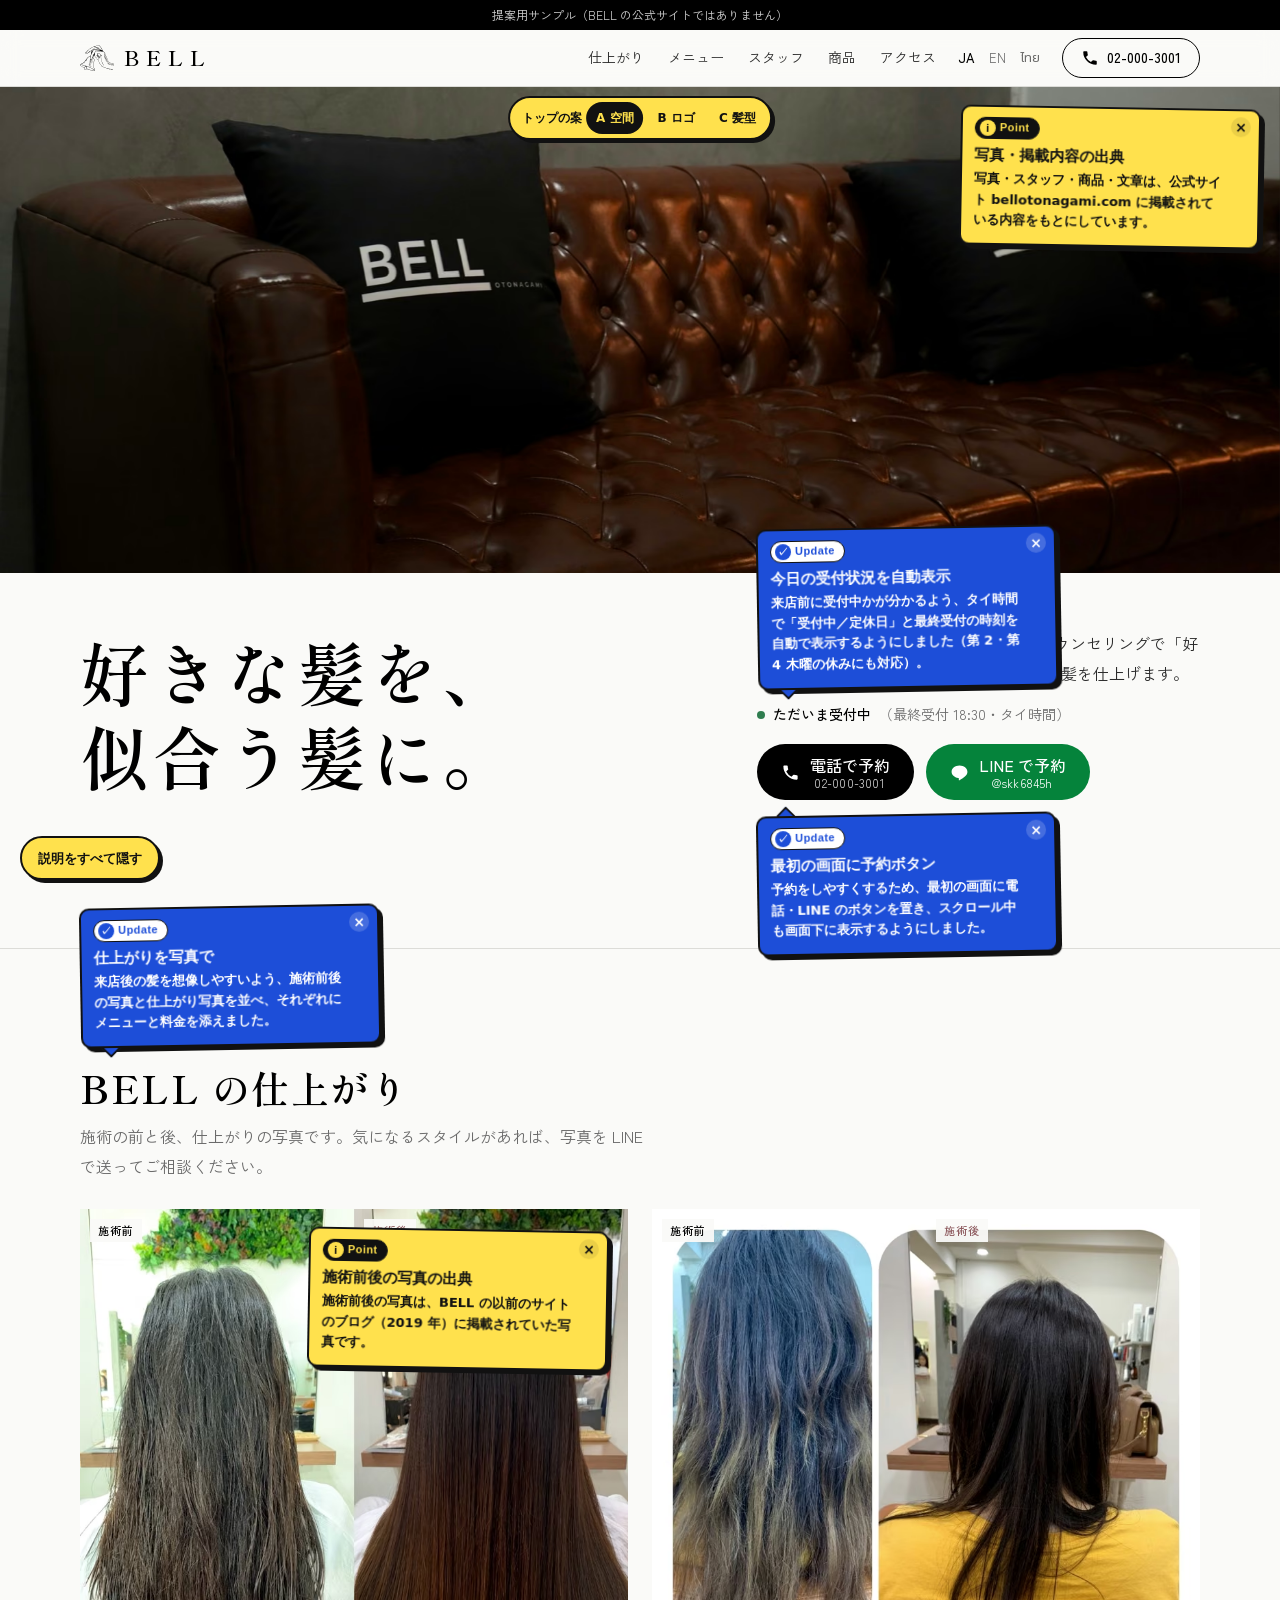
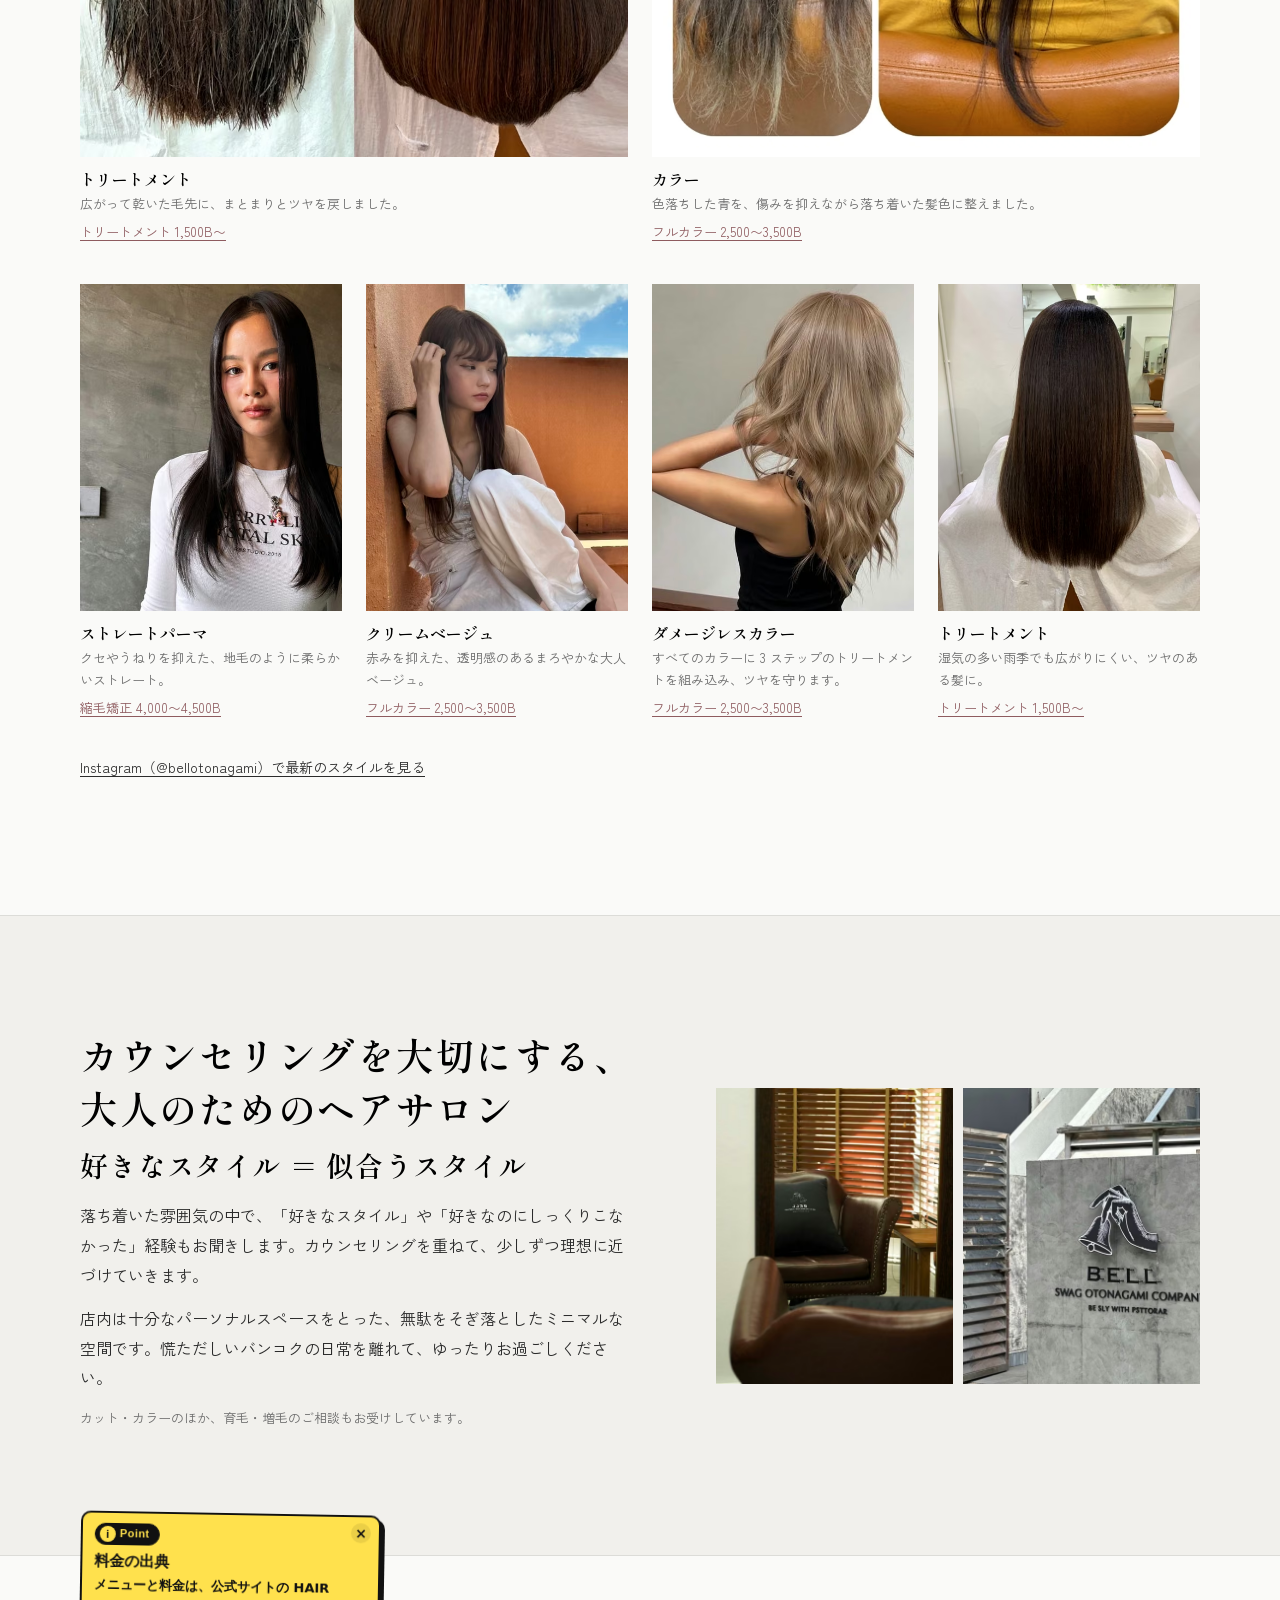
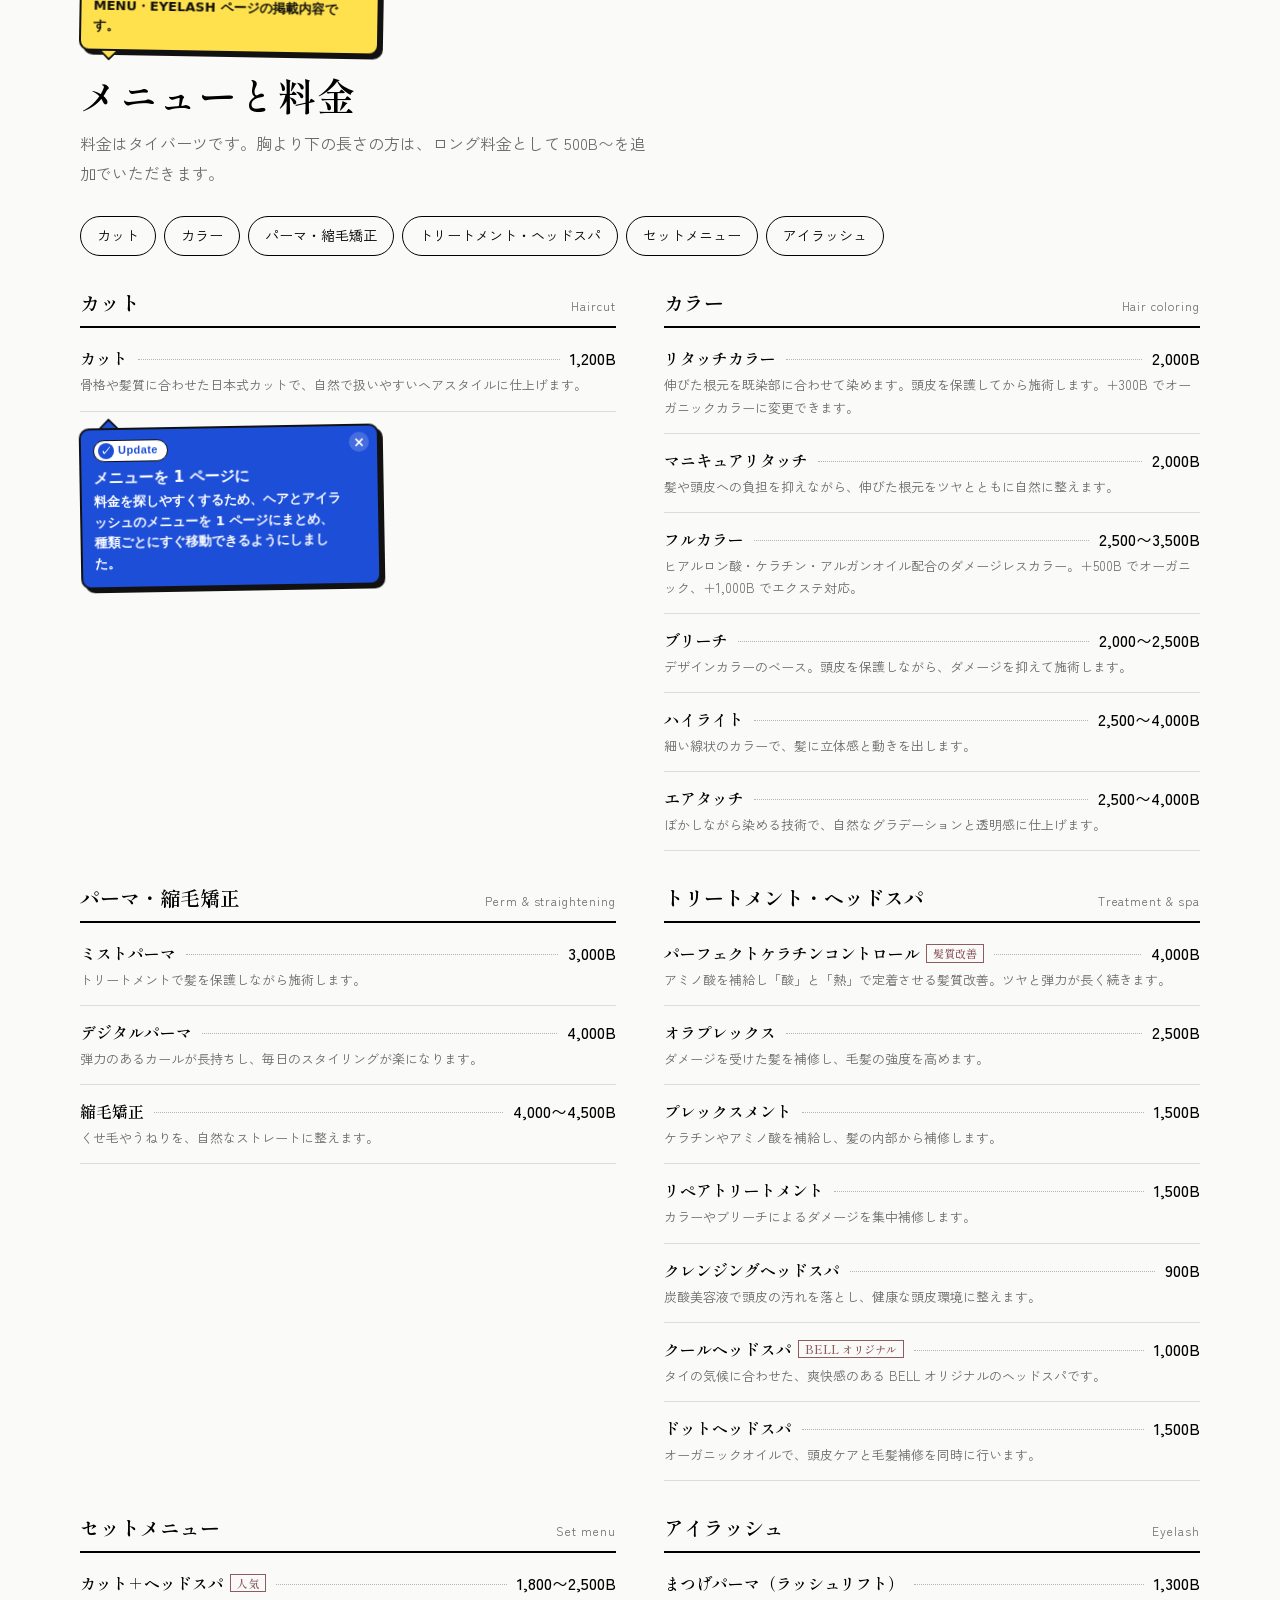
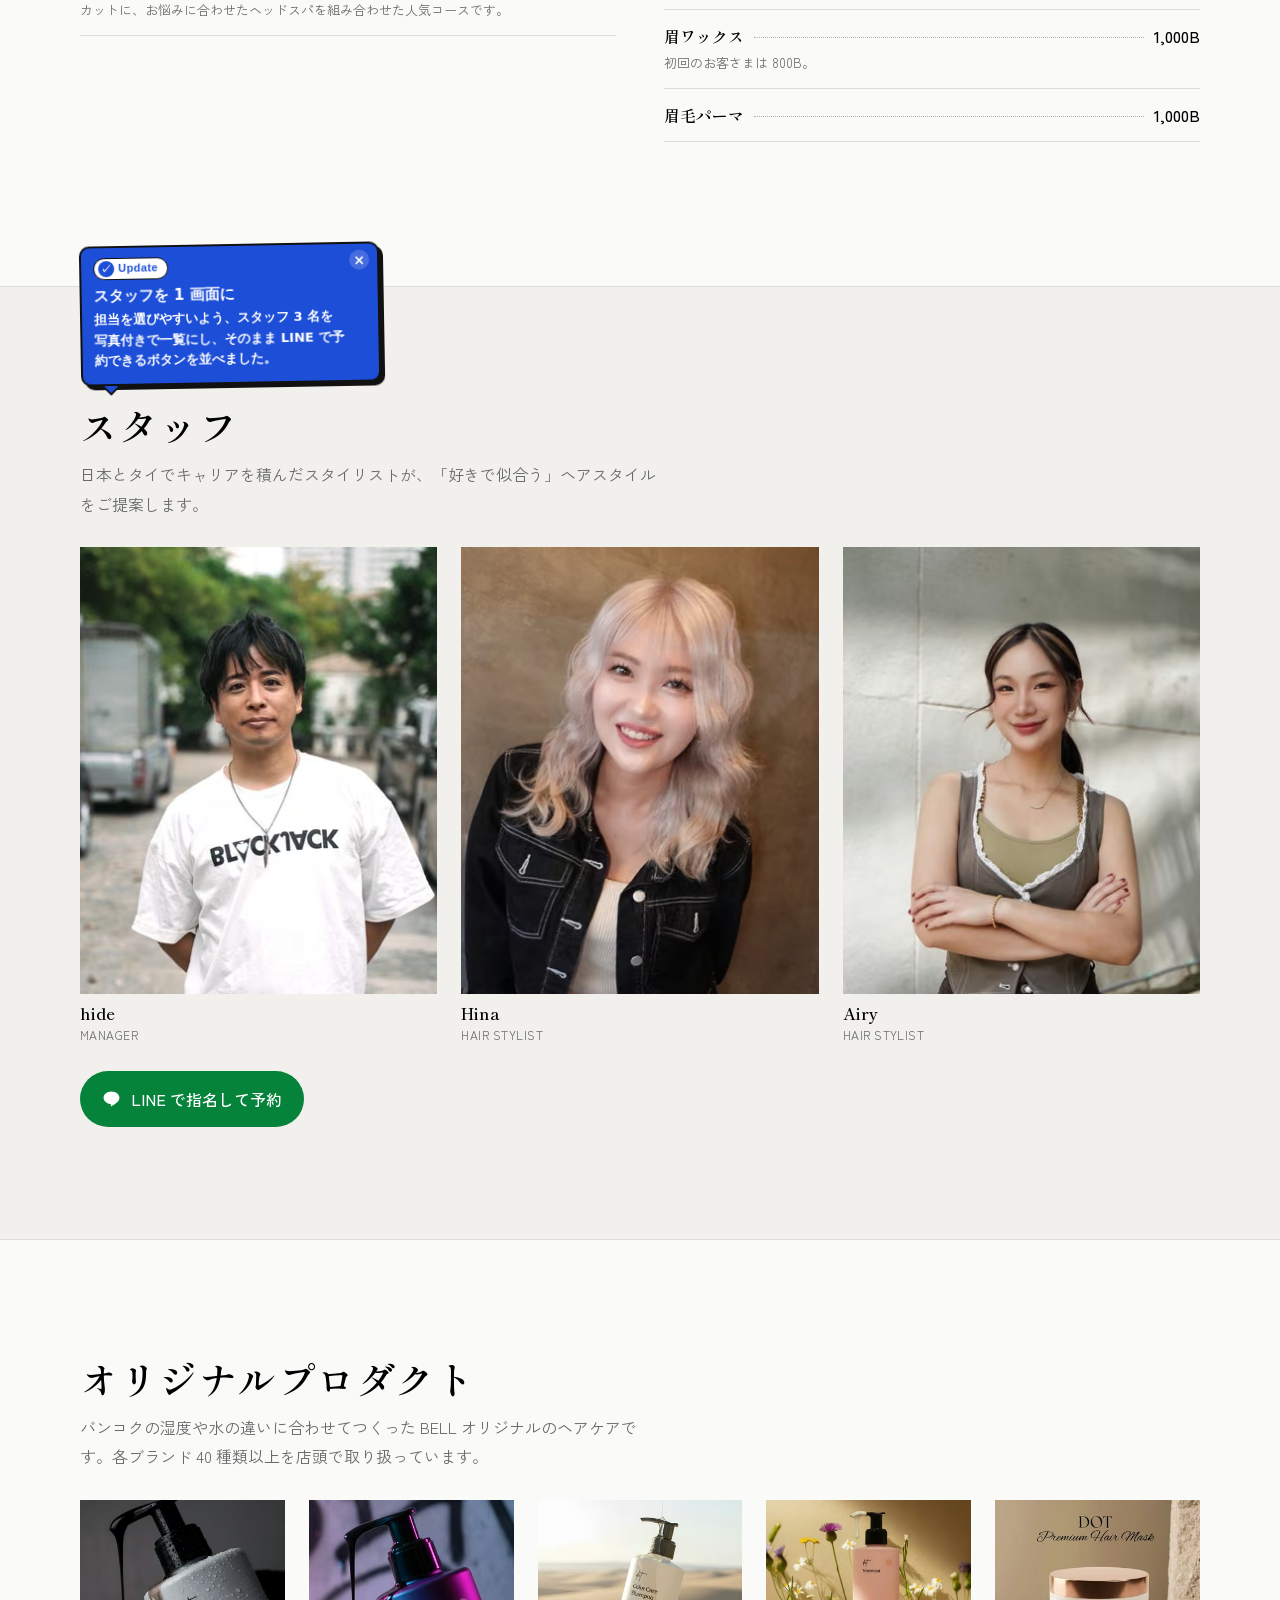
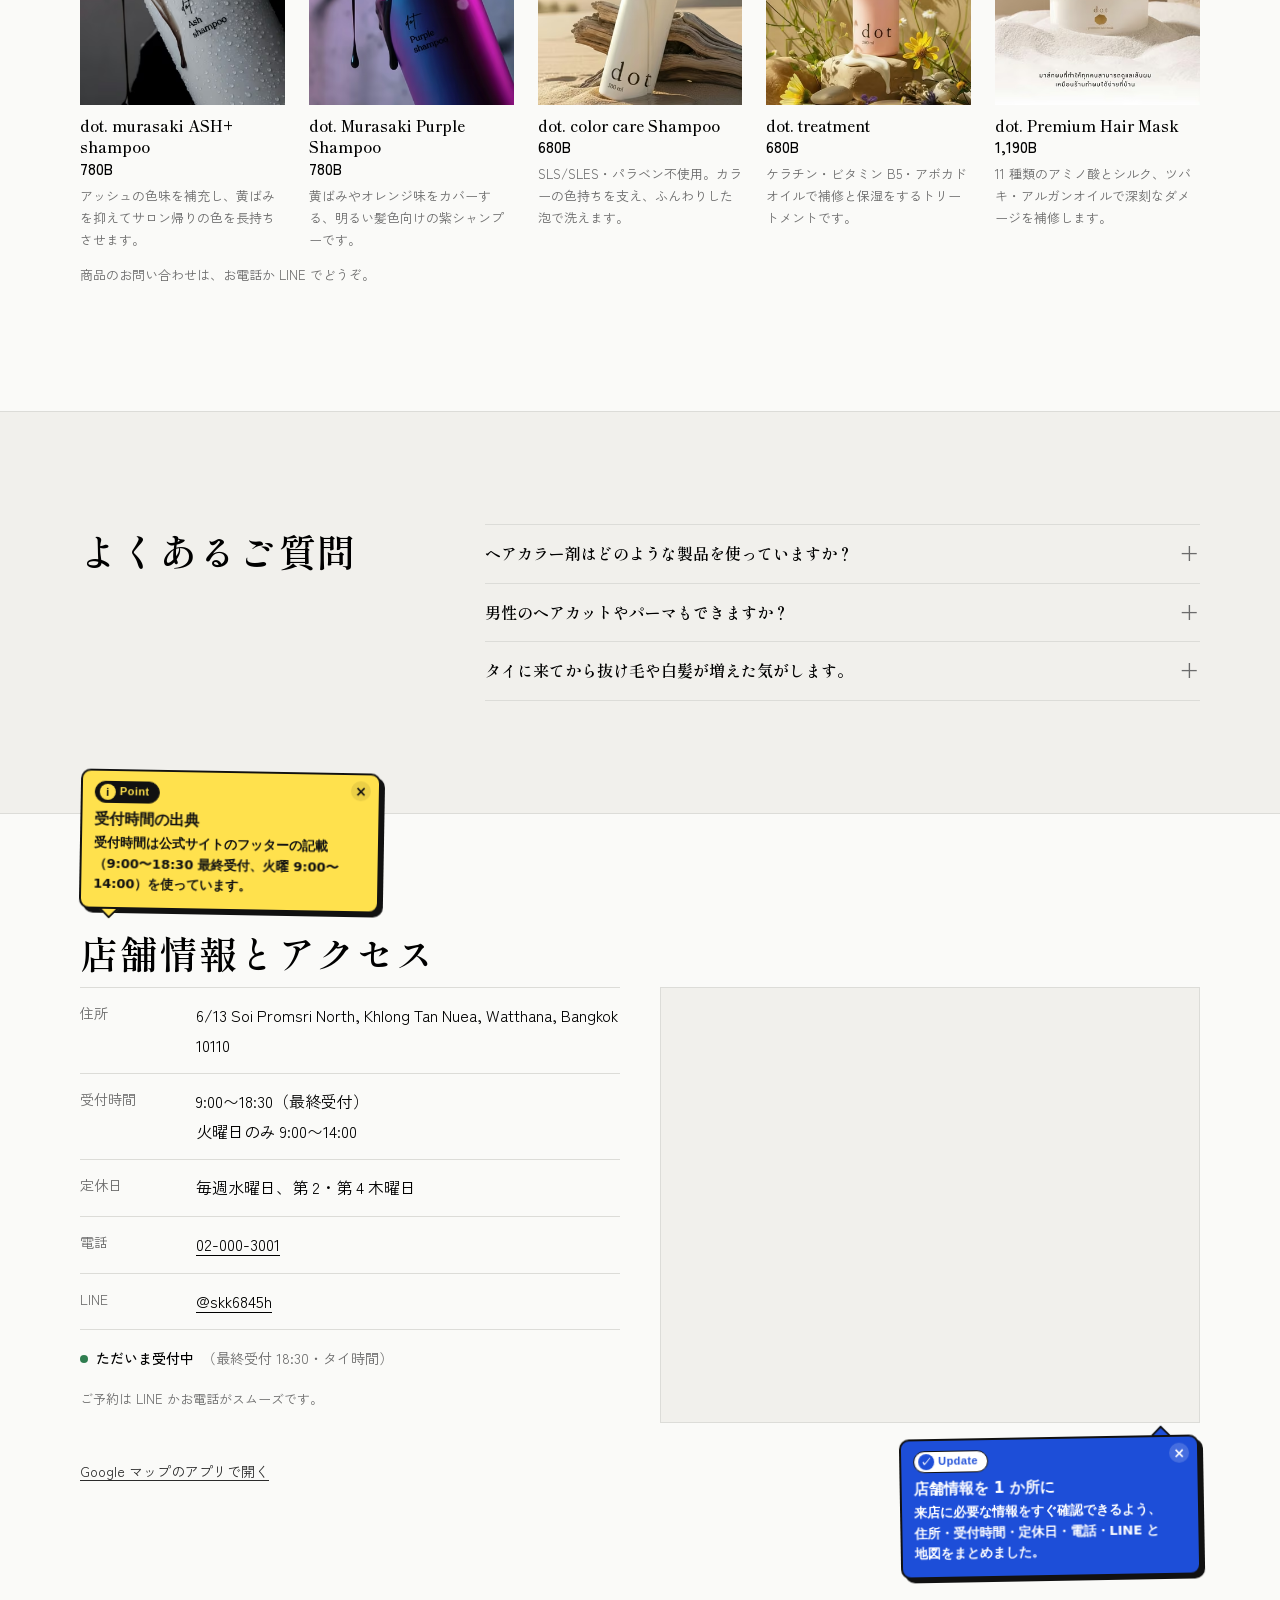
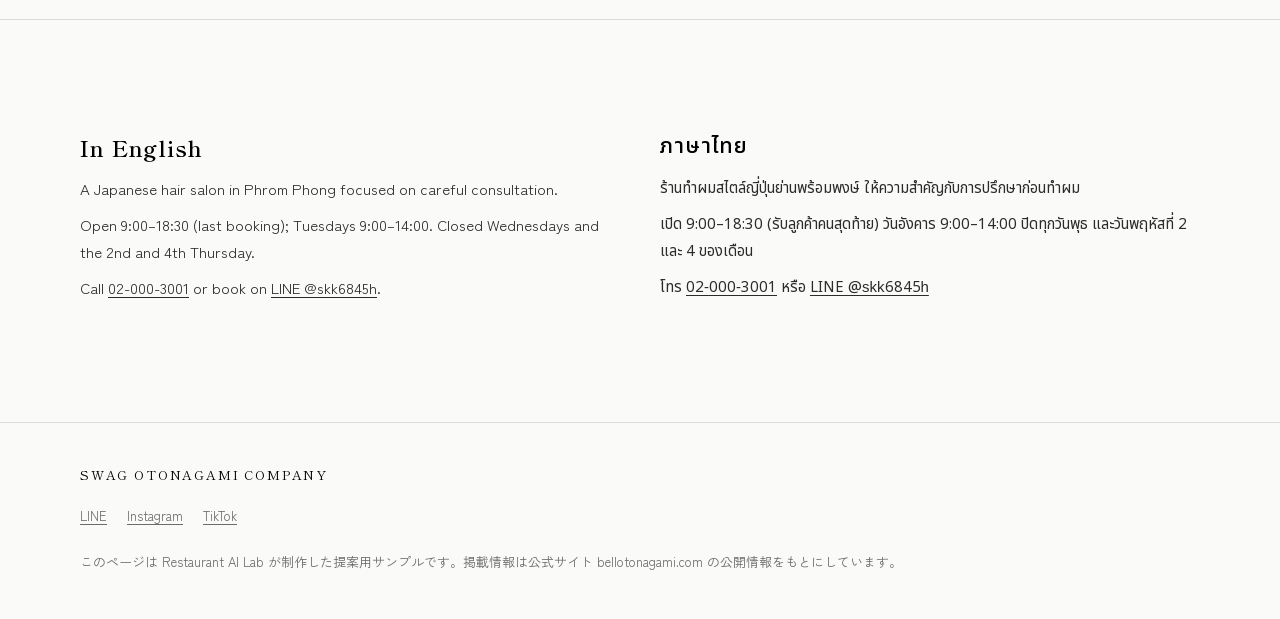
==== commit 3afe1645: "v3: トップの案（A 空間／B ロゴ／C 髪型）を切り替え可能に、クリームベージュ写真を高画質化 Co-Authored-By: Claude Opus 5.5 <noreply@anthropic" ====
--- a/index.html
+++ b/index.html
@@ -17,7 +17,8 @@
 <meta name="twitter:card" content="summary_large_image">
 <link rel="preload" href="fonts/ja-ShipporiMincho-600.woff2" as="font" type="font/woff2" crossorigin>
 <link rel="preload" href="fonts/ja-ZenKakuGothicNew-400.woff2" as="font" type="font/woff2" crossorigin>
-<style>@font-face{font-family:'Shippori Mincho';font-style:normal;font-weight:400;font-display:swap;src:url(fonts/ja-ShipporiMincho-400.woff2) format('woff2');unicode-range:U+a,U+20-7e,U+e01-e02,U+e04,U+e07,U+e0d,U+e14-e15,U+e17-e1c,U+e1e,U+e20-e25,U+e27,U+e29-e2b,U+e2d,U+e30-e39,U+e40-e44,U+e48-e49,U+e4c,U+2013,U+3001-3002,U+300c-300d,U+301c,U+3042,U+3044,U+3046,U+3048,U+304a-304f,U+3051-3055,U+3057,U+3059-305b,U+305d-3061,U+3063-306b,U+306d-3070,U+3073,U+3075,U+3078-3079,U+307b-307c,U+307e-307f,U+3081-3082,U+3084,U+3086,U+3088-308d,U+308f,U+3092-3093,U+30a2-30a4,U+30a6-30a8,U+30aa-30ad,U+30af-30b1,U+30b3-30bb,U+30bd,U+30bf-30c1,U+30c3-30c4,U+30c6-30cb,U+30ce-30d3,U+30d5-30da,U+30dc-30e1,U+30e3-30e5,U+30e7,U+30e9-30ed,U+30ef,U+30f3,U+30fb-30fc,U+4e00,U+4e0a-4e0b,U+4e0d,U+4e2d,U+4e7e,U+4e86,U+4e88,U+4eba,U+4ed5,U+4ed8,U+4ee5,U+4f11,U+4f1d,U+4f38,U+4f3c,U+4f4f,U+4f53,U+4f5c,U+4f7f,U+4fdd,U+4fee,U+5019,U+5065,U+50b7,U+5143,U+5145,U+5148,U+516c,U+5185,U+5199,U+51fa,U+5206-5207,U+521d,U+5236,U+523b,U+524d,U+5264,U+529b,U+52a0,U+52d5,U+5341,U+5358,U+53d6-53d7,U+5404,U+5408,U+540c-540d,U+5411,U+542b,U+5473,U+54c1,U+5546,U+554f,U+5584,U+56de,U+56f2,U+5730,U+5831,U+5883,U+5897,U+5909,U+591a,U+5927,U+597d,U+5b63,U+5b88,U+5b9a,U+5ba2,U+5bb9,U+5bfe,U+5c11,U+5e30,U+5e38,U+5e83,U+5e97,U+5ea6,U+5eb7,U+5f0f,U+5f37,U+5f3e,U+5f71,U+5f8c,U+5fdc,U+5feb,U+6027,U+60a9,U+60c5,U+60f3,U+611f,U+614b-614c,U+6163,U+623b,U+6240,U+624b,U+6271,U+6280,U+6291,U+629c,U+62c5,U+6301,U+6307,U+63b2,U+63d0,U+652f,U+6539,U+6574,U+6587,U+6599,U+65ad,U+65b0,U+65b9,U+65bd,U+65e2,U+65e5,U+660e,U+6642,U+66dc,U+66f4,U+6700,U+671d,U+6728,U+672c,U+6765,U+67d3-67d4,U+6839,U+683c,U+6848,U+697d,U+6b53,U+6b63,U+6bce,U+6bdb,U+6c17,U+6c34,U+6c5a,U+6ce1,U+6d17,U+6d3b,U+6db2,U+6df1,U+6e7f,U+6fc3,U+706b,U+70ad,U+7121,U+7136,U+71b1,U+723d,U+72b6,U+7406,U+74b0,U+751f,U+7528,U+7537,U+767d,U+76ae,U+76f8,U+7709,U+771f,U+7740,U+77ef,U+78ba,U+79fb,U+7a2e,U+7a4d,U+7a7a,U+7acb,U+7b2c,U+7c21,U+7d04,U+7d2b,U+7d30,U+7d42,U+7d44,U+7d4c,U+7d61,U+7d66,U+7d9a,U+7dda,U+7e2e,U+7f8e,U+7fd2,U+805e,U+80b2,U+80f8,U+81ea,U+8217,U+826f,U+8272,U+843d,U+85ac,U+884c,U+8853,U+88dc,U+88fd,U+898b,U+8a3a,U+8a71,U+8a8d,U+8abf,U+8ac7,U+8b77,U+8ca0,U+8cea,U+8d64,U+8f09,U+8fbc,U+8fce,U+8fd1,U+8ffd,U+9001,U+900f,U+9023,U+9031,U+904e,U+9055,U+9078,U+90e8,U+914d,U+9178,U+91cd,U+91d1,U+9577,U+958b,U+9593,U+96c6,U+96e2,U+96e8,U+96f0,U+96fb,U+9752,U+97ff,U+9803,U+982d,U+985e,U+99c4,U+9a13,U+9aa8,U+9ad8,U+9aea,U+9ec4,U+ff08-ff09,U+ff0b,U+ff1d,U+ff1f,U+ff5c}@font-face{font-family:'Shippori Mincho';font-style:normal;font-weight:600;font-display:swap;src:url(fonts/ja-ShipporiMincho-600.woff2) format('woff2');unicode-range:U+a,U+20-7e,U+e01-e02,U+e04,U+e07,U+e0d,U+e14-e15,U+e17-e1c,U+e1e,U+e20-e25,U+e27,U+e29-e2b,U+e2d,U+e30-e39,U+e40-e44,U+e48-e49,U+e4c,U+2013,U+3001-3002,U+300c-300d,U+301c,U+3042,U+3044,U+3046,U+3048,U+304a-304f,U+3051-3055,U+3057,U+3059-305b,U+305d-3061,U+3063-306b,U+306d-3070,U+3073,U+3075,U+3078-3079,U+307b-307c,U+307e-307f,U+3081-3082,U+3084,U+3086,U+3088-308d,U+308f,U+3092-3093,U+30a2-30a4,U+30a6-30a8,U+30aa-30ad,U+30af-30b1,U+30b3-30bb,U+30bd,U+30bf-30c1,U+30c3-30c4,U+30c6-30cb,U+30ce-30d3,U+30d5-30da,U+30dc-30e1,U+30e3-30e5,U+30e7,U+30e9-30ed,U+30ef,U+30f3,U+30fb-30fc,U+4e00,U+4e0a-4e0b,U+4e0d,U+4e2d,U+4e7e,U+4e86,U+4e88,U+4eba,U+4ed5,U+4ed8,U+4ee5,U+4f11,U+4f1d,U+4f38,U+4f3c,U+4f4f,U+4f53,U+4f5c,U+4f7f,U+4fdd,U+4fee,U+5019,U+5065,U+50b7,U+5143,U+5145,U+5148,U+516c,U+5185,U+5199,U+51fa,U+5206-5207,U+521d,U+5236,U+523b,U+524d,U+5264,U+529b,U+52a0,U+52d5,U+5341,U+5358,U+53d6-53d7,U+5404,U+5408,U+540c-540d,U+5411,U+542b,U+5473,U+54c1,U+5546,U+554f,U+5584,U+56de,U+56f2,U+5730,U+5831,U+5883,U+5897,U+5909,U+591a,U+5927,U+597d,U+5b63,U+5b88,U+5b9a,U+5ba2,U+5bb9,U+5bfe,U+5c11,U+5e30,U+5e38,U+5e83,U+5e97,U+5ea6,U+5eb7,U+5f0f,U+5f37,U+5f3e,U+5f71,U+5f8c,U+5fdc,U+5feb,U+6027,U+60a9,U+60c5,U+60f3,U+611f,U+614b-614c,U+6163,U+623b,U+6240,U+624b,U+6271,U+6280,U+6291,U+629c,U+62c5,U+6301,U+6307,U+63b2,U+63d0,U+652f,U+6539,U+6574,U+6587,U+6599,U+65ad,U+65b0,U+65b9,U+65bd,U+65e2,U+65e5,U+660e,U+6642,U+66dc,U+66f4,U+6700,U+671d,U+6728,U+672c,U+6765,U+67d3-67d4,U+6839,U+683c,U+6848,U+697d,U+6b53,U+6b63,U+6bce,U+6bdb,U+6c17,U+6c34,U+6c5a,U+6ce1,U+6d17,U+6d3b,U+6db2,U+6df1,U+6e7f,U+6fc3,U+706b,U+70ad,U+7121,U+7136,U+71b1,U+723d,U+72b6,U+7406,U+74b0,U+751f,U+7528,U+7537,U+767d,U+76ae,U+76f8,U+7709,U+771f,U+7740,U+77ef,U+78ba,U+79fb,U+7a2e,U+7a4d,U+7a7a,U+7acb,U+7b2c,U+7c21,U+7d04,U+7d2b,U+7d30,U+7d42,U+7d44,U+7d4c,U+7d61,U+7d66,U+7d9a,U+7dda,U+7e2e,U+7f8e,U+7fd2,U+805e,U+80b2,U+80f8,U+81ea,U+8217,U+826f,U+8272,U+843d,U+85ac,U+884c,U+8853,U+88dc,U+88fd,U+898b,U+8a3a,U+8a71,U+8a8d,U+8abf,U+8ac7,U+8b77,U+8ca0,U+8cea,U+8d64,U+8f09,U+8fbc,U+8fce,U+8fd1,U+8ffd,U+9001,U+900f,U+9023,U+9031,U+904e,U+9055,U+9078,U+90e8,U+914d,U+9178,U+91cd,U+91d1,U+9577,U+958b,U+9593,U+96c6,U+96e2,U+96e8,U+96f0,U+96fb,U+9752,U+97ff,U+9803,U+982d,U+985e,U+99c4,U+9a13,U+9aa8,U+9ad8,U+9aea,U+9ec4,U+ff08-ff09,U+ff0b,U+ff1d,U+ff1f,U+ff5c}@font-face{font-family:'Zen Kaku Gothic New';font-style:normal;font-weight:400;font-display:swap;src:url(fonts/ja-ZenKakuGothicNew-400.woff2) format('woff2');unicode-range:U+a,U+20-7e,U+e01-e02,U+e04,U+e07,U+e0d,U+e14-e15,U+e17-e1c,U+e1e,U+e20-e25,U+e27,U+e29-e2b,U+e2d,U+e30-e39,U+e40-e44,U+e48-e49,U+e4c,U+2013,U+3001-3002,U+300c-300d,U+301c,U+3042,U+3044,U+3046,U+3048,U+304a-304f,U+3051-3055,U+3057,U+3059-305b,U+305d-3061,U+3063-306b,U+306d-3070,U+3073,U+3075,U+3078-3079,U+307b-307c,U+307e-307f,U+3081-3082,U+3084,U+3086,U+3088-308d,U+308f,U+3092-3093,U+30a2-30a4,U+30a6-30a8,U+30aa-30ad,U+30af-30b1,U+30b3-30bb,U+30bd,U+30bf-30c1,U+30c3-30c4,U+30c6-30cb,U+30ce-30d3,U+30d5-30da,U+30dc-30e1,U+30e3-30e5,U+30e7,U+30e9-30ed,U+30ef,U+30f3,U+30fb-30fc,U+4e00,U+4e0a-4e0b,U+4e0d,U+4e2d,U+4e7e,U+4e86,U+4e88,U+4eba,U+4ed5,U+4ed8,U+4ee5,U+4f11,U+4f1d,U+4f38,U+4f3c,U+4f4f,U+4f53,U+4f5c,U+4f7f,U+4fdd,U+4fee,U+5019,U+5065,U+50b7,U+5143,U+5145,U+5148,U+516c,U+5185,U+5199,U+51fa,U+5206-5207,U+521d,U+5236,U+523b,U+524d,U+5264,U+529b,U+52a0,U+52d5,U+5341,U+5358,U+53d6-53d7,U+5404,U+5408,U+540c-540d,U+5411,U+542b,U+5473,U+54c1,U+5546,U+554f,U+5584,U+56de,U+56f2,U+5730,U+5831,U+5883,U+5897,U+5909,U+591a,U+5927,U+597d,U+5b63,U+5b88,U+5b9a,U+5ba2,U+5bb9,U+5bfe,U+5c11,U+5e30,U+5e38,U+5e83,U+5e97,U+5ea6,U+5eb7,U+5f0f,U+5f37,U+5f3e,U+5f71,U+5f8c,U+5fdc,U+5feb,U+6027,U+60a9,U+60c5,U+60f3,U+611f,U+614b-614c,U+6163,U+623b,U+6240,U+624b,U+6271,U+6280,U+6291,U+629c,U+62c5,U+6301,U+6307,U+63b2,U+63d0,U+652f,U+6539,U+6574,U+6587,U+6599,U+65ad,U+65b0,U+65b9,U+65bd,U+65e2,U+65e5,U+660e,U+6642,U+66dc,U+66f4,U+6700,U+671d,U+6728,U+672c,U+6765,U+67d3-67d4,U+6839,U+683c,U+6848,U+697d,U+6b53,U+6b63,U+6bce,U+6bdb,U+6c17,U+6c34,U+6c5a,U+6ce1,U+6d17,U+6d3b,U+6db2,U+6df1,U+6e7f,U+6fc3,U+706b,U+70ad,U+7121,U+7136,U+71b1,U+723d,U+72b6,U+7406,U+74b0,U+751f,U+7528,U+7537,U+767d,U+76ae,U+76f8,U+7709,U+771f,U+7740,U+77ef,U+78ba,U+79fb,U+7a2e,U+7a4d,U+7a7a,U+7acb,U+7b2c,U+7c21,U+7d04,U+7d2b,U+7d30,U+7d42,U+7d44,U+7d4c,U+7d61,U+7d66,U+7d9a,U+7dda,U+7e2e,U+7f8e,U+7fd2,U+805e,U+80b2,U+80f8,U+81ea,U+8217,U+826f,U+8272,U+843d,U+85ac,U+884c,U+8853,U+88dc,U+88fd,U+898b,U+8a3a,U+8a71,U+8a8d,U+8abf,U+8ac7,U+8b77,U+8ca0,U+8cea,U+8d64,U+8f09,U+8fbc,U+8fce,U+8fd1,U+8ffd,U+9001,U+900f,U+9023,U+9031,U+904e,U+9055,U+9078,U+90e8,U+914d,U+9178,U+91cd,U+91d1,U+9577,U+958b,U+9593,U+96c6,U+96e2,U+96e8,U+96f0,U+96fb,U+9752,U+97ff,U+9803,U+982d,U+985e,U+99c4,U+9a13,U+9aa8,U+9ad8,U+9aea,U+9ec4,U+ff08-ff09,U+ff0b,U+ff1d,U+ff1f,U+ff5c}@font-face{font-family:'Zen Kaku Gothic New';font-style:normal;font-weight:500;font-display:swap;src:url(fonts/ja-ZenKakuGothicNew-500.woff2) format('woff2');unicode-range:U+a,U+20-7e,U+e01-e02,U+e04,U+e07,U+e0d,U+e14-e15,U+e17-e1c,U+e1e,U+e20-e25,U+e27,U+e29-e2b,U+e2d,U+e30-e39,U+e40-e44,U+e48-e49,U+e4c,U+2013,U+3001-3002,U+300c-300d,U+301c,U+3042,U+3044,U+3046,U+3048,U+304a-304f,U+3051-3055,U+3057,U+3059-305b,U+305d-3061,U+3063-306b,U+306d-3070,U+3073,U+3075,U+3078-3079,U+307b-307c,U+307e-307f,U+3081-3082,U+3084,U+3086,U+3088-308d,U+308f,U+3092-3093,U+30a2-30a4,U+30a6-30a8,U+30aa-30ad,U+30af-30b1,U+30b3-30bb,U+30bd,U+30bf-30c1,U+30c3-30c4,U+30c6-30cb,U+30ce-30d3,U+30d5-30da,U+30dc-30e1,U+30e3-30e5,U+30e7,U+30e9-30ed,U+30ef,U+30f3,U+30fb-30fc,U+4e00,U+4e0a-4e0b,U+4e0d,U+4e2d,U+4e7e,U+4e86,U+4e88,U+4eba,U+4ed5,U+4ed8,U+4ee5,U+4f11,U+4f1d,U+4f38,U+4f3c,U+4f4f,U+4f53,U+4f5c,U+4f7f,U+4fdd,U+4fee,U+5019,U+5065,U+50b7,U+5143,U+5145,U+5148,U+516c,U+5185,U+5199,U+51fa,U+5206-5207,U+521d,U+5236,U+523b,U+524d,U+5264,U+529b,U+52a0,U+52d5,U+5341,U+5358,U+53d6-53d7,U+5404,U+5408,U+540c-540d,U+5411,U+542b,U+5473,U+54c1,U+5546,U+554f,U+5584,U+56de,U+56f2,U+5730,U+5831,U+5883,U+5897,U+5909,U+591a,U+5927,U+597d,U+5b63,U+5b88,U+5b9a,U+5ba2,U+5bb9,U+5bfe,U+5c11,U+5e30,U+5e38,U+5e83,U+5e97,U+5ea6,U+5eb7,U+5f0f,U+5f37,U+5f3e,U+5f71,U+5f8c,U+5fdc,U+5feb,U+6027,U+60a9,U+60c5,U+60f3,U+611f,U+614b-614c,U+6163,U+623b,U+6240,U+624b,U+6271,U+6280,U+6291,U+629c,U+62c5,U+6301,U+6307,U+63b2,U+63d0,U+652f,U+6539,U+6574,U+6587,U+6599,U+65ad,U+65b0,U+65b9,U+65bd,U+65e2,U+65e5,U+660e,U+6642,U+66dc,U+66f4,U+6700,U+671d,U+6728,U+672c,U+6765,U+67d3-67d4,U+6839,U+683c,U+6848,U+697d,U+6b53,U+6b63,U+6bce,U+6bdb,U+6c17,U+6c34,U+6c5a,U+6ce1,U+6d17,U+6d3b,U+6db2,U+6df1,U+6e7f,U+6fc3,U+706b,U+70ad,U+7121,U+7136,U+71b1,U+723d,U+72b6,U+7406,U+74b0,U+751f,U+7528,U+7537,U+767d,U+76ae,U+76f8,U+7709,U+771f,U+7740,U+77ef,U+78ba,U+79fb,U+7a2e,U+7a4d,U+7a7a,U+7acb,U+7b2c,U+7c21,U+7d04,U+7d2b,U+7d30,U+7d42,U+7d44,U+7d4c,U+7d61,U+7d66,U+7d9a,U+7dda,U+7e2e,U+7f8e,U+7fd2,U+805e,U+80b2,U+80f8,U+81ea,U+8217,U+826f,U+8272,U+843d,U+85ac,U+884c,U+8853,U+88dc,U+88fd,U+898b,U+8a3a,U+8a71,U+8a8d,U+8abf,U+8ac7,U+8b77,U+8ca0,U+8cea,U+8d64,U+8f09,U+8fbc,U+8fce,U+8fd1,U+8ffd,U+9001,U+900f,U+9023,U+9031,U+904e,U+9055,U+9078,U+90e8,U+914d,U+9178,U+91cd,U+91d1,U+9577,U+958b,U+9593,U+96c6,U+96e2,U+96e8,U+96f0,U+96fb,U+9752,U+97ff,U+9803,U+982d,U+985e,U+99c4,U+9a13,U+9aa8,U+9ad8,U+9aea,U+9ec4,U+ff08-ff09,U+ff0b,U+ff1d,U+ff1f,U+ff5c}@font-face{font-family:'Noto Sans Thai';font-style:normal;font-weight:400;font-stretch:100%;font-display:swap;src:url(fonts/th-NotoSansThai-400.woff2) format('woff2');unicode-range:U+20,U+28-29,U+2e-3a,U+40,U+42,U+45,U+49,U+4c,U+4e,U+53-54,U+e01-e02,U+e04,U+e07,U+e0d,U+e14-e15,U+e17-e1c,U+e1e,U+e20-e25,U+e27,U+e29-e2b,U+e2d,U+e30-e39,U+e40-e44,U+e48-e49,U+e4c-e4d,U+2013}@font-face{font-family:'Noto Sans Thai';font-style:normal;font-weight:500;font-stretch:100%;font-display:swap;src:url(fonts/th-NotoSansThai-500.woff2) format('woff2');unicode-range:U+20,U+28-29,U+2e-3a,U+40,U+42,U+45,U+49,U+4c,U+4e,U+53-54,U+e01-e02,U+e04,U+e07,U+e0d,U+e14-e15,U+e17-e1c,U+e1e,U+e20-e25,U+e27,U+e29-e2b,U+e2d,U+e30-e39,U+e40-e44,U+e48-e49,U+e4c-e4d,U+2013}:root{--paper:#fafaf8;--paper-2:#f1f0ec;--ink:#000;--text:#2b2b2b;--muted:#6b6b6b;--rule:#dcdcd8;--rose:#8e5b5f;--rose-soft:#efe4e4;--line:#05833b;--open:#2f7d4f;--closed:#a4463a;--serif:"Shippori Mincho","Hiragino Mincho ProN","Yu Mincho",serif;--sans:"Zen Kaku Gothic New","Hiragino Sans","Noto Sans JP",system-ui,sans-serif;--thai:"Noto Sans Thai","Thonburi",sans-serif;--gutter:16px;--max:1120px;--bar-h:64px;--head-h:56px}@media (min-width:600px){:root{--gutter:32px}}@media (min-width:1024px){:root{--gutter:40px}}*,*::before,*::after{box-sizing:border-box}html{-webkit-text-size-adjust:100%;scroll-padding-top:calc(var(--head-h) + 16px)}@media (prefers-reduced-motion:no-preference){html{scroll-behavior:smooth}}body{margin:0;background:var(--paper);color:var(--text);font:400 16px/1.85 var(--sans);padding-bottom:calc(var(--bar-h) + env(safe-area-inset-bottom));overflow-x:clip}img,svg{display:block;max-width:100%;height:auto}a{color:inherit;text-underline-offset:.22em;text-decoration-thickness:1px}a:hover{color:var(--rose)}:focus-visible{outline:2px solid var(--rose);outline-offset:3px}::selection{background:var(--rose-soft)}[lang="th"]{font-family:var(--thai)}.wrap{width:100%;max-width:calc(var(--max) + var(--gutter) * 2);margin:0 auto;padding:0 var(--gutter)}.skip{position:absolute;left:-999px;top:0;background:var(--ink);color:#fff;padding:8px 12px;z-index:100}.skip:focus{left:8px;top:8px}.sample-note{margin:0;background:var(--ink);color:#cfcfcf;font-size:12px;line-height:1.5;text-align:center;padding:6px var(--gutter)}.site-head{position:sticky;top:0;z-index:20;background:rgba(250,250,248,.95);border-bottom:1px solid var(--rule)}@supports (backdrop-filter:blur(1px)){.site-head{background:rgba(250,250,248,.82);backdrop-filter:blur(10px)}}.site-head .wrap{display:flex;align-items:center;gap:16px;height:var(--head-h)}.wordmark{display:inline-flex;align-items:center;gap:10px;font:600 21px/1 var(--serif);letter-spacing:.34em;text-decoration:none;color:var(--ink);margin-right:auto}.wordmark img{width:34px;height:auto}.wordmark:hover{color:var(--ink)}.nav{display:none}.lang{display:flex;gap:2px;font-size:13px}.lang a,.lang span{padding:10px 6px;text-decoration:none;color:var(--muted)}.lang [aria-current]{color:var(--ink);font-weight:500}.head-tel{display:inline-grid;place-items:center;width:44px;height:44px;border:1px solid var(--ink);border-radius:999px;color:var(--ink)}.head-tel svg{width:18px;height:18px}.head-tel .label{display:none}.btn{display:inline-flex;align-items:center;justify-content:center;gap:10px;min-height:56px;padding:8px 22px;border-radius:999px;font:500 16px/1.25 var(--sans);text-decoration:none;text-align:center}.btn svg{width:19px;height:19px;flex:none}.btn small{display:block;font-size:12px;font-weight:400;opacity:.85;letter-spacing:.02em}.btn--tel{background:var(--ink);color:#fff}.btn--tel:hover{color:#fff;background:#333}.btn--line{background:var(--line);color:#fff}.btn--line:hover{color:#fff;background:#04702f}.btn--line small{opacity:1}.btn--ghost{border:1px solid var(--ink);color:var(--ink);min-height:48px}.hero{padding:0 0 40px;overflow-x:clip}.hero__looks{list-style:none;margin:0 calc(var(--gutter) * -1) 22px;padding:0;display:grid;grid-template-columns:repeat(3,1fr);gap:3px}.hero__looks li{position:relative;height:172px;overflow:hidden;background:var(--paper-2)}.hero__looks picture{display:block;height:100%;overflow:hidden;background:var(--paper-2)}.hero__looks img{width:100%;height:100%;object-fit:cover;object-position:50% 25%}.hero__looks span{position:absolute;left:0;bottom:0;padding:3px 8px;background:rgba(250,250,248,.92);font-size:11px;letter-spacing:.04em;color:var(--ink)}@media (prefers-reduced-motion:no-preference){.hero__looks li{animation:look-in .9s cubic-bezier(.2,.7,.2,1) both}.hero__looks li:nth-child(2){animation-delay:.12s}.hero__looks li:nth-child(3){animation-delay:.24s}}@keyframes look-in{from{opacity:0;transform:translateY(14px)}to{opacity:1;transform:none}}.hero h1{font:600 clamp(32px,9vw,72px)/1.28 var(--serif);color:var(--ink);letter-spacing:.05em;margin:0 0 14px;font-feature-settings:"palt" 1}.hero h1 span{display:block}.hero__lead{margin:0 0 14px;max-width:30em}.status{display:flex;flex-wrap:wrap;align-items:center;gap:4px 8px;margin:0 0 16px;font-size:14px;color:var(--muted)}.status b{font-weight:500;color:var(--ink)}.status i{width:8px;height:8px;border-radius:50%;background:var(--muted);flex:none}.status.is-open i{background:var(--open)}.status.is-closed i{background:var(--closed)}.hero__cta{display:grid;grid-template-columns:1fr 1fr;gap:10px}.text-link{display:inline-block;margin-top:14px;font-size:14px;padding:6px 0}.section{padding:64px 0;border-top:1px solid var(--rule)}.section--tint{background:var(--paper-2)}.section h2{font:600 clamp(25px,6.4vw,38px)/1.4 var(--serif);color:var(--ink);letter-spacing:.04em;margin:0 0 8px;font-feature-settings:"palt" 1}.section .intro{margin:0 0 28px;color:var(--muted);max-width:36em}.note{font-size:13px;color:var(--muted);line-height:1.7}.about__photos{display:grid;grid-template-columns:1fr 1fr;gap:10px;margin:0 0 24px}.about__photos img{width:100%;aspect-ratio:4 / 5;object-fit:cover}.about__body p{margin:0 0 14px;max-width:34em}.about__quote{font:600 clamp(20px,5.4vw,28px)/1.6 var(--serif);color:var(--ink);margin:0 0 18px;letter-spacing:.03em}.chips{display:flex;gap:8px;overflow-x:auto;margin:0 calc(var(--gutter) * -1) 24px;padding:0 var(--gutter) 6px;scrollbar-width:none}.chips::-webkit-scrollbar{display:none}.chips a{flex:none;display:inline-flex;align-items:center;min-height:40px;padding:0 16px;border:1px solid var(--ink);border-radius:999px;font-size:14px;text-decoration:none;color:var(--ink);background:var(--paper)}.chips a:hover{background:var(--ink);color:#fff}.menu-group{margin:0 0 32px}.menu-group h3{font:600 20px/1.5 var(--serif);color:var(--ink);margin:0 0 4px;padding-bottom:8px;border-bottom:2px solid var(--ink);display:flex;justify-content:space-between;align-items:baseline;gap:12px}.menu-group h3 small{font:400 12px/1.4 var(--sans);color:var(--muted);letter-spacing:.08em}.prices{list-style:none;margin:0;padding:0}.prices li{padding:14px 0;border-bottom:1px solid var(--rule)}.prices .row{display:flex;align-items:baseline;gap:10px}.prices .name{font:600 16px/1.5 var(--serif);color:var(--ink)}.prices .dots{flex:1;border-bottom:1px dotted #b5b5b0;transform:translateY(-5px);min-width:16px}.prices .price{font:500 16px/1 var(--sans);font-variant-numeric:tabular-nums;color:var(--ink);white-space:nowrap}.prices p{margin:4px 0 0;font-size:13px;line-height:1.7;color:var(--muted)}.prices .tag{display:inline-block;font-size:11px;color:var(--rose);border:1px solid var(--rose);padding:0 6px;margin-left:6px;vertical-align:2px}.staff{display:grid;grid-template-columns:repeat(3,minmax(0,1fr));gap:10px;margin:0;padding:0;list-style:none}.staff img{width:100%;aspect-ratio:4 / 5;object-fit:cover;background:var(--paper-2)}.staff b{display:block;font:600 16px/1.4 var(--serif);color:var(--ink);margin-top:8px}.staff span{display:block;font-size:12px;color:var(--muted);letter-spacing:.04em}.staff-cta{margin-top:24px;display:grid;gap:10px}.products{display:grid;grid-template-columns:repeat(2,minmax(0,1fr));gap:24px 12px;margin:0;padding:0;list-style:none}.products img{width:100%;aspect-ratio:1;object-fit:cover;background:var(--paper-2)}.products b{display:block;font:600 15px/1.45 var(--serif);color:var(--ink);margin-top:10px}.products .price{display:block;font:500 15px/1.5 var(--sans);font-variant-numeric:tabular-nums;color:var(--ink)}.products p{margin:4px 0 0;font-size:13px;line-height:1.7;color:var(--muted)}.works{display:grid;grid-template-columns:1fr 1fr;gap:28px 12px}.work{margin:0}.work--ba{grid-column:span 2}.work__img{position:relative;background:var(--paper-2)}.work__img picture{display:block}.work__img img{width:100%;aspect-ratio:4 / 5;object-fit:cover}.work--ba .work__img img{aspect-ratio:1}.ba{position:absolute;top:10px;font:500 11px/1 var(--sans);letter-spacing:.08em;padding:6px 8px;background:rgba(250,250,248,.94);color:var(--ink)}.ba--before{left:10px}.ba--after{left:calc(50% + 10px);color:var(--rose)}.work figcaption{margin-top:10px;font-size:13px;line-height:1.7;color:var(--muted)}.work figcaption b{display:block;font:600 16px/1.5 var(--serif);color:var(--ink);margin-bottom:2px}.work__menu{display:block;width:fit-content;margin-top:6px;font-size:13px;color:var(--rose);font-variant-numeric:tabular-nums}.faq details{border-bottom:1px solid var(--rule)}.faq details:first-child{border-top:1px solid var(--rule)}.faq summary{list-style:none;cursor:pointer;display:flex;justify-content:space-between;gap:16px;padding:16px 0;font:600 16px/1.6 var(--serif);color:var(--ink)}.faq summary::-webkit-details-marker{display:none}.faq summary::after{content:"+";font:400 22px/1 var(--sans);color:var(--muted);flex:none}.faq details[open] summary::after{content:"−"}.faq details p{margin:0 0 18px;font-size:15px;max-width:40em}.info{display:grid;gap:28px}.facts{margin:0}.facts div{display:grid;grid-template-columns:6.5em 1fr;gap:12px;padding:13px 0;border-bottom:1px solid var(--rule)}.facts div:first-child{border-top:1px solid var(--rule)}.facts dt{font-size:14px;color:var(--muted)}.facts dd{margin:0;color:var(--ink);overflow-wrap:anywhere}.map{position:relative;aspect-ratio:4 / 3;background:var(--paper-2);border:1px solid var(--rule)}.map iframe{position:absolute;inset:0;width:100%;height:100%;border:0}.other-lang{display:grid;gap:32px}.other-lang h2{font-size:22px;margin-bottom:12px}.other-lang p{margin:0 0 8px;font-size:15px}.other-lang [lang="th"] h2{font-family:var(--thai);font-weight:500}.site-foot{border-top:1px solid var(--rule);padding:40px 0 32px;font-size:13px;color:var(--muted)}.site-foot .brandline{font:400 13px/1.8 var(--serif);letter-spacing:.14em;color:var(--ink);margin:0 0 12px}.site-foot .sns{display:flex;flex-wrap:wrap;gap:4px 20px;margin:0 0 16px;padding:0;list-style:none}.site-foot .sns a{display:inline-block;padding:6px 0}.dock{position:fixed;left:0;right:0;bottom:0;z-index:30;display:grid;grid-template-columns:1fr 1fr;gap:8px;padding:8px var(--gutter) calc(8px + env(safe-area-inset-bottom));background:rgba(250,250,248,.97);border-top:1px solid var(--rule)}.dock .btn{min-height:48px;font-size:15px}@media (min-width:900px){body{padding-bottom:0}.dock{display:none}.nav{display:flex;gap:24px;font-size:14px}.nav a{text-decoration:none;padding:8px 0}.head-tel{width:auto;height:40px;padding:0 18px;gap:8px;display:inline-flex;align-items:center;font-weight:500;font-size:14px;text-decoration:none}.head-tel .label{display:inline;font-variant-numeric:tabular-nums}.hero{padding:0 0 96px}.hero__looks{margin:0 calc(50% - min(50vw,800px)) 56px;gap:4px;height:clamp(340px,50vh,560px)}.hero__looks li{height:100%}.hero__looks span{padding:6px 14px;font-size:13px}.hero__text{display:grid;grid-template-columns:7fr 5fr;gap:0 56px;align-items:end}.hero h1{grid-column:1;grid-row:1 / span 4;align-self:start;margin:0;font-size:clamp(48px,5.4vw,80px);line-height:1.22}.hero h1 span{white-space:nowrap}.hero__lead,.hero .status,.hero__cta,.hero .text-link{grid-column:2}.hero__cta{display:flex;gap:12px}.hero__cta .btn{padding:8px 24px}.section{padding:112px 0}.split{display:grid;grid-template-columns:4fr 8fr;gap:48px}.split>header{align-self:start}.about{display:grid;grid-template-columns:6fr 5fr;gap:56px;align-items:center}.about__photos{margin:0}.chips{margin:0 0 32px;padding:0;flex-wrap:wrap;overflow:visible}.menu-cols{display:grid;grid-template-columns:1fr 1fr;gap:0 48px}.staff{gap:24px}.staff-cta{grid-template-columns:auto auto;justify-content:start}.products{grid-template-columns:repeat(5,minmax(0,1fr));gap:24px}.works{grid-template-columns:repeat(4,minmax(0,1fr));gap:40px 24px}.info{grid-template-columns:1fr 1fr;gap:40px}.map{aspect-ratio:auto;min-height:100%}.other-lang{grid-template-columns:1fr 1fr;gap:40px}}</style>
+<style>@font-face{font-family:'Shippori Mincho';font-style:normal;font-weight:400;font-display:swap;src:url(fonts/ja-ShipporiMincho-400.woff2) format('woff2');unicode-range:U+a,U+20-7e,U+e01-e02,U+e04,U+e07,U+e0d,U+e14-e15,U+e17-e1c,U+e1e,U+e20-e25,U+e27,U+e29-e2b,U+e2d,U+e30-e39,U+e40-e44,U+e48-e49,U+e4c,U+2013,U+3001-3002,U+300c-300d,U+301c,U+3042,U+3044,U+3046,U+3048,U+304a-304f,U+3051-3055,U+3057,U+3059-305b,U+305d-3061,U+3063-306b,U+306d-3070,U+3073,U+3075,U+3078-3079,U+307b-307c,U+307e-307f,U+3081-3082,U+3084,U+3086,U+3088-308d,U+308f,U+3092-3093,U+30a2-30a4,U+30a6-30a8,U+30aa-30ad,U+30af-30b1,U+30b3-30bb,U+30bd,U+30bf-30c1,U+30c3-30c4,U+30c6-30cb,U+30ce-30d3,U+30d5-30da,U+30dc-30e1,U+30e3-30e5,U+30e7,U+30e9-30ed,U+30ef,U+30f3,U+30fb-30fc,U+4e00,U+4e0a-4e0b,U+4e0d,U+4e2d,U+4e7e,U+4e86,U+4e88,U+4eba,U+4ed5,U+4ed8,U+4ee5,U+4f11,U+4f1d,U+4f38,U+4f3c,U+4f4f,U+4f53,U+4f5c,U+4f7f,U+4fdd,U+4fee,U+5019,U+5065,U+50b7,U+5143,U+5145,U+5148,U+516c,U+5185,U+5199,U+51fa,U+5206-5207,U+521d,U+5236,U+523b,U+524d,U+5264,U+529b,U+52a0,U+52d5,U+5341,U+5358,U+53d6-53d7,U+5404,U+5408,U+540c-540d,U+5411,U+542b,U+5473,U+54c1,U+5546,U+554f,U+5584,U+56de,U+56f2,U+5730,U+5831,U+5883,U+5897,U+5909,U+591a,U+5927,U+597d,U+5b63,U+5b88,U+5b9a,U+5ba2,U+5bb9,U+5bfe,U+5c11,U+5e30,U+5e38,U+5e83,U+5e97,U+5ea6,U+5eb7,U+5f0f,U+5f37,U+5f3e,U+5f71,U+5f8c,U+5fdc,U+5feb,U+6027,U+60a9,U+60c5,U+60f3,U+611f,U+614b-614c,U+6163,U+623b,U+6240,U+624b,U+6271,U+6280,U+6291,U+629c,U+62c5,U+6301,U+6307,U+63b2,U+63d0,U+652f,U+6539,U+6574,U+6587,U+6599,U+65ad,U+65b0,U+65b9,U+65bd,U+65e2,U+65e5,U+660e,U+6642,U+66dc,U+66f4,U+6700,U+671d,U+6728,U+672c,U+6765,U+67d3-67d4,U+6839,U+683c,U+6848,U+697d,U+6b53,U+6b63,U+6bce,U+6bdb,U+6c17,U+6c34,U+6c5a,U+6ce1,U+6d17,U+6d3b,U+6db2,U+6df1,U+6e7f,U+6fc3,U+706b,U+70ad,U+7121,U+7136,U+71b1,U+723d,U+72b6,U+7406,U+74b0,U+751f,U+7528,U+7537,U+767d,U+76ae,U+76f8,U+7709,U+771f,U+7740,U+77ef,U+78ba,U+79fb,U+7a2e,U+7a4d,U+7a7a,U+7acb,U+7b2c,U+7c21,U+7d04,U+7d2b,U+7d30,U+7d42,U+7d44,U+7d4c,U+7d61,U+7d66,U+7d9a,U+7dda,U+7e2e,U+7f8e,U+7fd2,U+805e,U+80b2,U+80f8,U+81ea,U+8217,U+826f,U+8272,U+843d,U+85ac,U+884c,U+8853,U+88dc,U+88fd,U+898b,U+8a3a,U+8a71,U+8a8d,U+8abf,U+8ac7,U+8b77,U+8ca0,U+8cea,U+8d64,U+8f09,U+8fbc,U+8fce,U+8fd1,U+8ffd,U+9001,U+900f,U+9023,U+9031,U+904e,U+9055,U+9078,U+90e8,U+914d,U+9178,U+91cd,U+91d1,U+9577,U+958b,U+9593,U+96c6,U+96e2,U+96e8,U+96f0,U+96fb,U+9752,U+97ff,U+9803,U+982d,U+985e,U+99c4,U+9a13,U+9aa8,U+9ad8,U+9aea,U+9ec4,U+ff08-ff09,U+ff0b,U+ff1d,U+ff1f,U+ff5c}@font-face{font-family:'Shippori Mincho';font-style:normal;font-weight:600;font-display:swap;src:url(fonts/ja-ShipporiMincho-600.woff2) format('woff2');unicode-range:U+a,U+20-7e,U+e01-e02,U+e04,U+e07,U+e0d,U+e14-e15,U+e17-e1c,U+e1e,U+e20-e25,U+e27,U+e29-e2b,U+e2d,U+e30-e39,U+e40-e44,U+e48-e49,U+e4c,U+2013,U+3001-3002,U+300c-300d,U+301c,U+3042,U+3044,U+3046,U+3048,U+304a-304f,U+3051-3055,U+3057,U+3059-305b,U+305d-3061,U+3063-306b,U+306d-3070,U+3073,U+3075,U+3078-3079,U+307b-307c,U+307e-307f,U+3081-3082,U+3084,U+3086,U+3088-308d,U+308f,U+3092-3093,U+30a2-30a4,U+30a6-30a8,U+30aa-30ad,U+30af-30b1,U+30b3-30bb,U+30bd,U+30bf-30c1,U+30c3-30c4,U+30c6-30cb,U+30ce-30d3,U+30d5-30da,U+30dc-30e1,U+30e3-30e5,U+30e7,U+30e9-30ed,U+30ef,U+30f3,U+30fb-30fc,U+4e00,U+4e0a-4e0b,U+4e0d,U+4e2d,U+4e7e,U+4e86,U+4e88,U+4eba,U+4ed5,U+4ed8,U+4ee5,U+4f11,U+4f1d,U+4f38,U+4f3c,U+4f4f,U+4f53,U+4f5c,U+4f7f,U+4fdd,U+4fee,U+5019,U+5065,U+50b7,U+5143,U+5145,U+5148,U+516c,U+5185,U+5199,U+51fa,U+5206-5207,U+521d,U+5236,U+523b,U+524d,U+5264,U+529b,U+52a0,U+52d5,U+5341,U+5358,U+53d6-53d7,U+5404,U+5408,U+540c-540d,U+5411,U+542b,U+5473,U+54c1,U+5546,U+554f,U+5584,U+56de,U+56f2,U+5730,U+5831,U+5883,U+5897,U+5909,U+591a,U+5927,U+597d,U+5b63,U+5b88,U+5b9a,U+5ba2,U+5bb9,U+5bfe,U+5c11,U+5e30,U+5e38,U+5e83,U+5e97,U+5ea6,U+5eb7,U+5f0f,U+5f37,U+5f3e,U+5f71,U+5f8c,U+5fdc,U+5feb,U+6027,U+60a9,U+60c5,U+60f3,U+611f,U+614b-614c,U+6163,U+623b,U+6240,U+624b,U+6271,U+6280,U+6291,U+629c,U+62c5,U+6301,U+6307,U+63b2,U+63d0,U+652f,U+6539,U+6574,U+6587,U+6599,U+65ad,U+65b0,U+65b9,U+65bd,U+65e2,U+65e5,U+660e,U+6642,U+66dc,U+66f4,U+6700,U+671d,U+6728,U+672c,U+6765,U+67d3-67d4,U+6839,U+683c,U+6848,U+697d,U+6b53,U+6b63,U+6bce,U+6bdb,U+6c17,U+6c34,U+6c5a,U+6ce1,U+6d17,U+6d3b,U+6db2,U+6df1,U+6e7f,U+6fc3,U+706b,U+70ad,U+7121,U+7136,U+71b1,U+723d,U+72b6,U+7406,U+74b0,U+751f,U+7528,U+7537,U+767d,U+76ae,U+76f8,U+7709,U+771f,U+7740,U+77ef,U+78ba,U+79fb,U+7a2e,U+7a4d,U+7a7a,U+7acb,U+7b2c,U+7c21,U+7d04,U+7d2b,U+7d30,U+7d42,U+7d44,U+7d4c,U+7d61,U+7d66,U+7d9a,U+7dda,U+7e2e,U+7f8e,U+7fd2,U+805e,U+80b2,U+80f8,U+81ea,U+8217,U+826f,U+8272,U+843d,U+85ac,U+884c,U+8853,U+88dc,U+88fd,U+898b,U+8a3a,U+8a71,U+8a8d,U+8abf,U+8ac7,U+8b77,U+8ca0,U+8cea,U+8d64,U+8f09,U+8fbc,U+8fce,U+8fd1,U+8ffd,U+9001,U+900f,U+9023,U+9031,U+904e,U+9055,U+9078,U+90e8,U+914d,U+9178,U+91cd,U+91d1,U+9577,U+958b,U+9593,U+96c6,U+96e2,U+96e8,U+96f0,U+96fb,U+9752,U+97ff,U+9803,U+982d,U+985e,U+99c4,U+9a13,U+9aa8,U+9ad8,U+9aea,U+9ec4,U+ff08-ff09,U+ff0b,U+ff1d,U+ff1f,U+ff5c}@font-face{font-family:'Zen Kaku Gothic New';font-style:normal;font-weight:400;font-display:swap;src:url(fonts/ja-ZenKakuGothicNew-400.woff2) format('woff2');unicode-range:U+a,U+20-7e,U+e01-e02,U+e04,U+e07,U+e0d,U+e14-e15,U+e17-e1c,U+e1e,U+e20-e25,U+e27,U+e29-e2b,U+e2d,U+e30-e39,U+e40-e44,U+e48-e49,U+e4c,U+2013,U+3001-3002,U+300c-300d,U+301c,U+3042,U+3044,U+3046,U+3048,U+304a-304f,U+3051-3055,U+3057,U+3059-305b,U+305d-3061,U+3063-306b,U+306d-3070,U+3073,U+3075,U+3078-3079,U+307b-307c,U+307e-307f,U+3081-3082,U+3084,U+3086,U+3088-308d,U+308f,U+3092-3093,U+30a2-30a4,U+30a6-30a8,U+30aa-30ad,U+30af-30b1,U+30b3-30bb,U+30bd,U+30bf-30c1,U+30c3-30c4,U+30c6-30cb,U+30ce-30d3,U+30d5-30da,U+30dc-30e1,U+30e3-30e5,U+30e7,U+30e9-30ed,U+30ef,U+30f3,U+30fb-30fc,U+4e00,U+4e0a-4e0b,U+4e0d,U+4e2d,U+4e7e,U+4e86,U+4e88,U+4eba,U+4ed5,U+4ed8,U+4ee5,U+4f11,U+4f1d,U+4f38,U+4f3c,U+4f4f,U+4f53,U+4f5c,U+4f7f,U+4fdd,U+4fee,U+5019,U+5065,U+50b7,U+5143,U+5145,U+5148,U+516c,U+5185,U+5199,U+51fa,U+5206-5207,U+521d,U+5236,U+523b,U+524d,U+5264,U+529b,U+52a0,U+52d5,U+5341,U+5358,U+53d6-53d7,U+5404,U+5408,U+540c-540d,U+5411,U+542b,U+5473,U+54c1,U+5546,U+554f,U+5584,U+56de,U+56f2,U+5730,U+5831,U+5883,U+5897,U+5909,U+591a,U+5927,U+597d,U+5b63,U+5b88,U+5b9a,U+5ba2,U+5bb9,U+5bfe,U+5c11,U+5e30,U+5e38,U+5e83,U+5e97,U+5ea6,U+5eb7,U+5f0f,U+5f37,U+5f3e,U+5f71,U+5f8c,U+5fdc,U+5feb,U+6027,U+60a9,U+60c5,U+60f3,U+611f,U+614b-614c,U+6163,U+623b,U+6240,U+624b,U+6271,U+6280,U+6291,U+629c,U+62c5,U+6301,U+6307,U+63b2,U+63d0,U+652f,U+6539,U+6574,U+6587,U+6599,U+65ad,U+65b0,U+65b9,U+65bd,U+65e2,U+65e5,U+660e,U+6642,U+66dc,U+66f4,U+6700,U+671d,U+6728,U+672c,U+6765,U+67d3-67d4,U+6839,U+683c,U+6848,U+697d,U+6b53,U+6b63,U+6bce,U+6bdb,U+6c17,U+6c34,U+6c5a,U+6ce1,U+6d17,U+6d3b,U+6db2,U+6df1,U+6e7f,U+6fc3,U+706b,U+70ad,U+7121,U+7136,U+71b1,U+723d,U+72b6,U+7406,U+74b0,U+751f,U+7528,U+7537,U+767d,U+76ae,U+76f8,U+7709,U+771f,U+7740,U+77ef,U+78ba,U+79fb,U+7a2e,U+7a4d,U+7a7a,U+7acb,U+7b2c,U+7c21,U+7d04,U+7d2b,U+7d30,U+7d42,U+7d44,U+7d4c,U+7d61,U+7d66,U+7d9a,U+7dda,U+7e2e,U+7f8e,U+7fd2,U+805e,U+80b2,U+80f8,U+81ea,U+8217,U+826f,U+8272,U+843d,U+85ac,U+884c,U+8853,U+88dc,U+88fd,U+898b,U+8a3a,U+8a71,U+8a8d,U+8abf,U+8ac7,U+8b77,U+8ca0,U+8cea,U+8d64,U+8f09,U+8fbc,U+8fce,U+8fd1,U+8ffd,U+9001,U+900f,U+9023,U+9031,U+904e,U+9055,U+9078,U+90e8,U+914d,U+9178,U+91cd,U+91d1,U+9577,U+958b,U+9593,U+96c6,U+96e2,U+96e8,U+96f0,U+96fb,U+9752,U+97ff,U+9803,U+982d,U+985e,U+99c4,U+9a13,U+9aa8,U+9ad8,U+9aea,U+9ec4,U+ff08-ff09,U+ff0b,U+ff1d,U+ff1f,U+ff5c}@font-face{font-family:'Zen Kaku Gothic New';font-style:normal;font-weight:500;font-display:swap;src:url(fonts/ja-ZenKakuGothicNew-500.woff2) format('woff2');unicode-range:U+a,U+20-7e,U+e01-e02,U+e04,U+e07,U+e0d,U+e14-e15,U+e17-e1c,U+e1e,U+e20-e25,U+e27,U+e29-e2b,U+e2d,U+e30-e39,U+e40-e44,U+e48-e49,U+e4c,U+2013,U+3001-3002,U+300c-300d,U+301c,U+3042,U+3044,U+3046,U+3048,U+304a-304f,U+3051-3055,U+3057,U+3059-305b,U+305d-3061,U+3063-306b,U+306d-3070,U+3073,U+3075,U+3078-3079,U+307b-307c,U+307e-307f,U+3081-3082,U+3084,U+3086,U+3088-308d,U+308f,U+3092-3093,U+30a2-30a4,U+30a6-30a8,U+30aa-30ad,U+30af-30b1,U+30b3-30bb,U+30bd,U+30bf-30c1,U+30c3-30c4,U+30c6-30cb,U+30ce-30d3,U+30d5-30da,U+30dc-30e1,U+30e3-30e5,U+30e7,U+30e9-30ed,U+30ef,U+30f3,U+30fb-30fc,U+4e00,U+4e0a-4e0b,U+4e0d,U+4e2d,U+4e7e,U+4e86,U+4e88,U+4eba,U+4ed5,U+4ed8,U+4ee5,U+4f11,U+4f1d,U+4f38,U+4f3c,U+4f4f,U+4f53,U+4f5c,U+4f7f,U+4fdd,U+4fee,U+5019,U+5065,U+50b7,U+5143,U+5145,U+5148,U+516c,U+5185,U+5199,U+51fa,U+5206-5207,U+521d,U+5236,U+523b,U+524d,U+5264,U+529b,U+52a0,U+52d5,U+5341,U+5358,U+53d6-53d7,U+5404,U+5408,U+540c-540d,U+5411,U+542b,U+5473,U+54c1,U+5546,U+554f,U+5584,U+56de,U+56f2,U+5730,U+5831,U+5883,U+5897,U+5909,U+591a,U+5927,U+597d,U+5b63,U+5b88,U+5b9a,U+5ba2,U+5bb9,U+5bfe,U+5c11,U+5e30,U+5e38,U+5e83,U+5e97,U+5ea6,U+5eb7,U+5f0f,U+5f37,U+5f3e,U+5f71,U+5f8c,U+5fdc,U+5feb,U+6027,U+60a9,U+60c5,U+60f3,U+611f,U+614b-614c,U+6163,U+623b,U+6240,U+624b,U+6271,U+6280,U+6291,U+629c,U+62c5,U+6301,U+6307,U+63b2,U+63d0,U+652f,U+6539,U+6574,U+6587,U+6599,U+65ad,U+65b0,U+65b9,U+65bd,U+65e2,U+65e5,U+660e,U+6642,U+66dc,U+66f4,U+6700,U+671d,U+6728,U+672c,U+6765,U+67d3-67d4,U+6839,U+683c,U+6848,U+697d,U+6b53,U+6b63,U+6bce,U+6bdb,U+6c17,U+6c34,U+6c5a,U+6ce1,U+6d17,U+6d3b,U+6db2,U+6df1,U+6e7f,U+6fc3,U+706b,U+70ad,U+7121,U+7136,U+71b1,U+723d,U+72b6,U+7406,U+74b0,U+751f,U+7528,U+7537,U+767d,U+76ae,U+76f8,U+7709,U+771f,U+7740,U+77ef,U+78ba,U+79fb,U+7a2e,U+7a4d,U+7a7a,U+7acb,U+7b2c,U+7c21,U+7d04,U+7d2b,U+7d30,U+7d42,U+7d44,U+7d4c,U+7d61,U+7d66,U+7d9a,U+7dda,U+7e2e,U+7f8e,U+7fd2,U+805e,U+80b2,U+80f8,U+81ea,U+8217,U+826f,U+8272,U+843d,U+85ac,U+884c,U+8853,U+88dc,U+88fd,U+898b,U+8a3a,U+8a71,U+8a8d,U+8abf,U+8ac7,U+8b77,U+8ca0,U+8cea,U+8d64,U+8f09,U+8fbc,U+8fce,U+8fd1,U+8ffd,U+9001,U+900f,U+9023,U+9031,U+904e,U+9055,U+9078,U+90e8,U+914d,U+9178,U+91cd,U+91d1,U+9577,U+958b,U+9593,U+96c6,U+96e2,U+96e8,U+96f0,U+96fb,U+9752,U+97ff,U+9803,U+982d,U+985e,U+99c4,U+9a13,U+9aa8,U+9ad8,U+9aea,U+9ec4,U+ff08-ff09,U+ff0b,U+ff1d,U+ff1f,U+ff5c}@font-face{font-family:'Noto Sans Thai';font-style:normal;font-weight:400;font-stretch:100%;font-display:swap;src:url(fonts/th-NotoSansThai-400.woff2) format('woff2');unicode-range:U+20,U+28-29,U+2e-3a,U+40,U+42,U+45,U+49,U+4c,U+4e,U+53-54,U+e01-e02,U+e04,U+e07,U+e0d,U+e14-e15,U+e17-e1c,U+e1e,U+e20-e25,U+e27,U+e29-e2b,U+e2d,U+e30-e39,U+e40-e44,U+e48-e49,U+e4c-e4d,U+2013}@font-face{font-family:'Noto Sans Thai';font-style:normal;font-weight:500;font-stretch:100%;font-display:swap;src:url(fonts/th-NotoSansThai-500.woff2) format('woff2');unicode-range:U+20,U+28-29,U+2e-3a,U+40,U+42,U+45,U+49,U+4c,U+4e,U+53-54,U+e01-e02,U+e04,U+e07,U+e0d,U+e14-e15,U+e17-e1c,U+e1e,U+e20-e25,U+e27,U+e29-e2b,U+e2d,U+e30-e39,U+e40-e44,U+e48-e49,U+e4c-e4d,U+2013}:root{--paper:#fafaf8;--paper-2:#f1f0ec;--ink:#000;--text:#2b2b2b;--muted:#6b6b6b;--rule:#dcdcd8;--rose:#8e5b5f;--rose-soft:#efe4e4;--line:#05833b;--open:#2f7d4f;--closed:#a4463a;--serif:"Shippori Mincho","Hiragino Mincho ProN","Yu Mincho",serif;--sans:"Zen Kaku Gothic New","Hiragino Sans","Noto Sans JP",system-ui,sans-serif;--thai:"Noto Sans Thai","Thonburi",sans-serif;--gutter:16px;--max:1120px;--bar-h:64px;--head-h:56px}@media (min-width:600px){:root{--gutter:32px}}@media (min-width:1024px){:root{--gutter:40px}}*,*::before,*::after{box-sizing:border-box}html{-webkit-text-size-adjust:100%;scroll-padding-top:calc(var(--head-h) + 16px)}@media (prefers-reduced-motion:no-preference){html{scroll-behavior:smooth}}body{margin:0;background:var(--paper);color:var(--text);font:400 16px/1.85 var(--sans);padding-bottom:calc(var(--bar-h) + env(safe-area-inset-bottom));overflow-x:clip}img,svg{display:block;max-width:100%;height:auto}a{color:inherit;text-underline-offset:.22em;text-decoration-thickness:1px}a:hover{color:var(--rose)}:focus-visible{outline:2px solid var(--rose);outline-offset:3px}::selection{background:var(--rose-soft)}[lang="th"]{font-family:var(--thai)}.wrap{width:100%;max-width:calc(var(--max) + var(--gutter) * 2);margin:0 auto;padding:0 var(--gutter)}.skip{position:absolute;left:-999px;top:0;background:var(--ink);color:#fff;padding:8px 12px;z-index:100}.skip:focus{left:8px;top:8px}.sample-note{margin:0;background:var(--ink);color:#cfcfcf;font-size:12px;line-height:1.5;text-align:center;padding:6px var(--gutter)}.site-head{position:sticky;top:0;z-index:20;background:rgba(250,250,248,.95);border-bottom:1px solid var(--rule)}@supports (backdrop-filter:blur(1px)){.site-head{background:rgba(250,250,248,.82);backdrop-filter:blur(10px)}}.site-head .wrap{display:flex;align-items:center;gap:16px;height:var(--head-h)}.wordmark{display:inline-flex;align-items:center;gap:10px;font:600 21px/1 var(--serif);letter-spacing:.34em;text-decoration:none;color:var(--ink);margin-right:auto}.wordmark img{width:34px;height:auto}.wordmark:hover{color:var(--ink)}.nav{display:none}.lang{display:flex;gap:2px;font-size:13px}.lang a,.lang span{padding:10px 6px;text-decoration:none;color:var(--muted)}.lang [aria-current]{color:var(--ink);font-weight:500}.head-tel{display:inline-grid;place-items:center;width:44px;height:44px;border:1px solid var(--ink);border-radius:999px;color:var(--ink)}.head-tel svg{width:18px;height:18px}.head-tel .label{display:none}.btn{display:inline-flex;align-items:center;justify-content:center;gap:10px;min-height:56px;padding:8px 22px;border-radius:999px;font:500 16px/1.25 var(--sans);text-decoration:none;text-align:center}.btn svg{width:19px;height:19px;flex:none}.btn small{display:block;font-size:12px;font-weight:400;opacity:.85;letter-spacing:.02em}.btn--tel{background:var(--ink);color:#fff}.btn--tel:hover{color:#fff;background:#333}.btn--line{background:var(--line);color:#fff}.btn--line:hover{color:#fff;background:#04702f}.btn--line small{opacity:1}.btn--ghost{border:1px solid var(--ink);color:var(--ink);min-height:48px}.hero{padding:0 0 40px;overflow-x:clip}.hero__looks{list-style:none;margin:0 calc(var(--gutter) * -1) 22px;padding:0;display:grid;grid-template-columns:repeat(3,1fr);gap:3px}.hero__looks li{position:relative;height:172px;overflow:hidden;background:var(--paper-2)}.hero__looks picture{display:block;height:100%;overflow:hidden;background:var(--paper-2)}.hero__looks img{width:100%;height:100%;object-fit:cover;object-position:50% 25%}.hero__looks span{position:absolute;left:0;bottom:0;padding:3px 8px;background:rgba(250,250,248,.92);font-size:11px;letter-spacing:.04em;color:var(--ink)}@media (prefers-reduced-motion:no-preference){.hero__looks li{animation:look-in .9s cubic-bezier(.2,.7,.2,1) both}.hero__looks li:nth-child(2){animation-delay:.12s}.hero__looks li:nth-child(3){animation-delay:.24s}}@keyframes look-in{from{opacity:0;transform:translateY(14px)}to{opacity:1;transform:none}}.hero h1{font:600 clamp(32px,9vw,72px)/1.28 var(--serif);color:var(--ink);letter-spacing:.05em;margin:0 0 14px;font-feature-settings:"palt" 1}.hero h1 span{display:block}.hero__lead{margin:0 0 14px;max-width:30em}.status{display:flex;flex-wrap:wrap;align-items:center;gap:4px 8px;margin:0 0 16px;font-size:14px;color:var(--muted)}.status b{font-weight:500;color:var(--ink)}.status i{width:8px;height:8px;border-radius:50%;background:var(--muted);flex:none}.status.is-open i{background:var(--open)}.status.is-closed i{background:var(--closed)}.hero__cta{display:grid;grid-template-columns:1fr 1fr;gap:10px}.text-link{display:inline-block;margin-top:14px;font-size:14px;padding:6px 0}.hero__space,.hero__mark{display:none}[data-hero="space"] .hero__looks,[data-hero="mark"] .hero__looks{display:none}[data-hero="space"] .hero__space{display:block;margin:0 calc(var(--gutter) * -1) 22px;height:240px;overflow:hidden;background:#2a2622}.hero__space picture{display:block;height:100%}.hero__space img{width:100%;height:100%;object-fit:cover;object-position:30% 45%}@media (prefers-reduced-motion:no-preference){[data-hero="space"] .hero__space img{animation:space-in 1.4s cubic-bezier(.2,.7,.2,1) both}}@keyframes space-in{from{opacity:0;transform:scale(1.04)}to{opacity:1;transform:none}}[data-hero="mark"] .hero{padding-top:8px}[data-hero="mark"] .hero__mark{display:block;width:min(88%,420px);margin:0 0 6px auto;transform-origin:23% 52%}@media (prefers-reduced-motion:no-preference){[data-hero="mark"] .hero__mark{animation:ring 1.6s cubic-bezier(.36,.07,.19,.97) .5s 1 both}}@keyframes ring{0%{transform:rotate(0)}18%{transform:rotate(-4deg)}36%{transform:rotate(3deg)}54%{transform:rotate(-2deg)}72%{transform:rotate(1deg)}100%{transform:rotate(0)}}.section{padding:64px 0;border-top:1px solid var(--rule)}.section--tint{background:var(--paper-2)}.section h2{font:600 clamp(25px,6.4vw,38px)/1.4 var(--serif);color:var(--ink);letter-spacing:.04em;margin:0 0 8px;font-feature-settings:"palt" 1}.section .intro{margin:0 0 28px;color:var(--muted);max-width:36em}.note{font-size:13px;color:var(--muted);line-height:1.7}.about__photos{display:grid;grid-template-columns:1fr 1fr;gap:10px;margin:0 0 24px}.about__photos img{width:100%;aspect-ratio:4 / 5;object-fit:cover}.about__body p{margin:0 0 14px;max-width:34em}.about__quote{font:600 clamp(20px,5.4vw,28px)/1.6 var(--serif);color:var(--ink);margin:0 0 18px;letter-spacing:.03em}.chips{display:flex;gap:8px;overflow-x:auto;margin:0 calc(var(--gutter) * -1) 24px;padding:0 var(--gutter) 6px;scrollbar-width:none}.chips::-webkit-scrollbar{display:none}.chips a{flex:none;display:inline-flex;align-items:center;min-height:40px;padding:0 16px;border:1px solid var(--ink);border-radius:999px;font-size:14px;text-decoration:none;color:var(--ink);background:var(--paper)}.chips a:hover{background:var(--ink);color:#fff}.menu-group{margin:0 0 32px}.menu-group h3{font:600 20px/1.5 var(--serif);color:var(--ink);margin:0 0 4px;padding-bottom:8px;border-bottom:2px solid var(--ink);display:flex;justify-content:space-between;align-items:baseline;gap:12px}.menu-group h3 small{font:400 12px/1.4 var(--sans);color:var(--muted);letter-spacing:.08em}.prices{list-style:none;margin:0;padding:0}.prices li{padding:14px 0;border-bottom:1px solid var(--rule)}.prices .row{display:flex;align-items:baseline;gap:10px}.prices .name{font:600 16px/1.5 var(--serif);color:var(--ink)}.prices .dots{flex:1;border-bottom:1px dotted #b5b5b0;transform:translateY(-5px);min-width:16px}.prices .price{font:500 16px/1 var(--sans);font-variant-numeric:tabular-nums;color:var(--ink);white-space:nowrap}.prices p{margin:4px 0 0;font-size:13px;line-height:1.7;color:var(--muted)}.prices .tag{display:inline-block;font-size:11px;color:var(--rose);border:1px solid var(--rose);padding:0 6px;margin-left:6px;vertical-align:2px}.staff{display:grid;grid-template-columns:repeat(3,minmax(0,1fr));gap:10px;margin:0;padding:0;list-style:none}.staff img{width:100%;aspect-ratio:4 / 5;object-fit:cover;background:var(--paper-2)}.staff b{display:block;font:600 16px/1.4 var(--serif);color:var(--ink);margin-top:8px}.staff span{display:block;font-size:12px;color:var(--muted);letter-spacing:.04em}.staff-cta{margin-top:24px;display:grid;gap:10px}.products{display:grid;grid-template-columns:repeat(2,minmax(0,1fr));gap:24px 12px;margin:0;padding:0;list-style:none}.products img{width:100%;aspect-ratio:1;object-fit:cover;background:var(--paper-2)}.products b{display:block;font:600 15px/1.45 var(--serif);color:var(--ink);margin-top:10px}.products .price{display:block;font:500 15px/1.5 var(--sans);font-variant-numeric:tabular-nums;color:var(--ink)}.products p{margin:4px 0 0;font-size:13px;line-height:1.7;color:var(--muted)}.works{display:grid;grid-template-columns:1fr 1fr;gap:28px 12px}.work{margin:0}.work--ba{grid-column:span 2}.work__img{position:relative;background:var(--paper-2)}.work__img picture{display:block}.work__img img{width:100%;aspect-ratio:4 / 5;object-fit:cover}.work--ba .work__img img{aspect-ratio:1}.ba{position:absolute;top:10px;font:500 11px/1 var(--sans);letter-spacing:.08em;padding:6px 8px;background:rgba(250,250,248,.94);color:var(--ink)}.ba--before{left:10px}.ba--after{left:calc(50% + 10px);color:var(--rose)}.work figcaption{margin-top:10px;font-size:13px;line-height:1.7;color:var(--muted)}.work figcaption b{display:block;font:600 16px/1.5 var(--serif);color:var(--ink);margin-bottom:2px}.work__menu{display:block;width:fit-content;margin-top:6px;font-size:13px;color:var(--rose);font-variant-numeric:tabular-nums}.faq details{border-bottom:1px solid var(--rule)}.faq details:first-child{border-top:1px solid var(--rule)}.faq summary{list-style:none;cursor:pointer;display:flex;justify-content:space-between;gap:16px;padding:16px 0;font:600 16px/1.6 var(--serif);color:var(--ink)}.faq summary::-webkit-details-marker{display:none}.faq summary::after{content:"+";font:400 22px/1 var(--sans);color:var(--muted);flex:none}.faq details[open] summary::after{content:"−"}.faq details p{margin:0 0 18px;font-size:15px;max-width:40em}.info{display:grid;gap:28px}.facts{margin:0}.facts div{display:grid;grid-template-columns:6.5em 1fr;gap:12px;padding:13px 0;border-bottom:1px solid var(--rule)}.facts div:first-child{border-top:1px solid var(--rule)}.facts dt{font-size:14px;color:var(--muted)}.facts dd{margin:0;color:var(--ink);overflow-wrap:anywhere}.map{position:relative;aspect-ratio:4 / 3;background:var(--paper-2);border:1px solid var(--rule)}.map iframe{position:absolute;inset:0;width:100%;height:100%;border:0}.other-lang{display:grid;gap:32px}.other-lang h2{font-size:22px;margin-bottom:12px}.other-lang p{margin:0 0 8px;font-size:15px}.other-lang [lang="th"] h2{font-family:var(--thai);font-weight:500}.site-foot{border-top:1px solid var(--rule);padding:40px 0 32px;font-size:13px;color:var(--muted)}.site-foot .brandline{font:400 13px/1.8 var(--serif);letter-spacing:.14em;color:var(--ink);margin:0 0 12px}.site-foot .sns{display:flex;flex-wrap:wrap;gap:4px 20px;margin:0 0 16px;padding:0;list-style:none}.site-foot .sns a{display:inline-block;padding:6px 0}.dock{position:fixed;left:0;right:0;bottom:0;z-index:30;display:grid;grid-template-columns:1fr 1fr;gap:8px;padding:8px var(--gutter) calc(8px + env(safe-area-inset-bottom));background:rgba(250,250,248,.97);border-top:1px solid var(--rule)}.dock .btn{min-height:48px;font-size:15px}@media (min-width:900px){body{padding-bottom:0}.dock{display:none}.nav{display:flex;gap:24px;font-size:14px}.nav a{text-decoration:none;padding:8px 0}.head-tel{width:auto;height:40px;padding:0 18px;gap:8px;display:inline-flex;align-items:center;font-weight:500;font-size:14px;text-decoration:none}.head-tel .label{display:inline;font-variant-numeric:tabular-nums}.hero{padding:0 0 96px}.hero__looks{margin:0 calc(50% - min(50vw,800px)) 56px;gap:4px;height:clamp(340px,50vh,560px)}.hero__looks li{height:100%}.hero__looks span{padding:6px 14px;font-size:13px}.hero__text{display:grid;grid-template-columns:7fr 5fr;gap:0 56px;align-items:end}.hero h1{grid-column:1;grid-row:1 / span 4;align-self:start;margin:0;font-size:clamp(48px,5.4vw,80px);line-height:1.22}.hero h1 span{white-space:nowrap}.hero__lead,.hero .status,.hero__cta,.hero .text-link{grid-column:2}.hero__cta{display:flex;gap:12px}.hero__cta .btn{padding:8px 24px}[data-hero="space"] .hero__space{margin:0 calc(50% - min(50vw,800px)) 56px;height:clamp(360px,54vh,600px)}[data-hero="mark"] .hero{padding-top:48px}[data-hero="mark"] .hero .wrap{display:grid;grid-template-columns:7fr 5fr;gap:0 56px;align-items:center}[data-hero="mark"] .hero__mark{grid-column:2;grid-row:1;width:100%;margin:0}[data-hero="mark"] .hero__text{grid-column:1;grid-row:1;display:block}[data-hero="mark"] .hero h1{margin:0 0 20px}[data-hero="mark"] .hero__lead{max-width:30em}.section{padding:112px 0}.split{display:grid;grid-template-columns:4fr 8fr;gap:48px}.split>header{align-self:start}.about{display:grid;grid-template-columns:6fr 5fr;gap:56px;align-items:center}.about__photos{margin:0}.chips{margin:0 0 32px;padding:0;flex-wrap:wrap;overflow:visible}.menu-cols{display:grid;grid-template-columns:1fr 1fr;gap:0 48px}.staff{gap:24px}.staff-cta{grid-template-columns:auto auto;justify-content:start}.products{grid-template-columns:repeat(5,minmax(0,1fr));gap:24px}.works{grid-template-columns:repeat(4,minmax(0,1fr));gap:40px 24px}.info{grid-template-columns:1fr 1fr;gap:40px}.map{aspect-ratio:auto;min-height:100%}.other-lang{grid-template-columns:1fr 1fr;gap:40px}}</style>
+<script>(function(){var h=new URLSearchParams(location.search).get("hero");document.documentElement.dataset.hero=/^(space|mark|looks)$/.test(h)?h:"space";})();</script>
 <script type="application/ld+json">
 {
  "@context": "https://schema.org",
@@ -256,10 +257,12 @@
 <main id="main">
   <section class="hero" aria-labelledby="hero-title">
     <div class="wrap">
+      <figure class="hero__space"><picture><source type="image/avif" srcset="img/hero-space-900.avif 900w, img/hero-space-1740.avif 1740w" sizes="(min-width: 900px) min(100vw, 1600px), 100vw"><source type="image/webp" srcset="img/hero-space-900.webp 900w, img/hero-space-1740.webp 1740w" sizes="(min-width: 900px) min(100vw, 1600px), 100vw"><img src="img/hero-space-900.jpg" alt="BELL のロゴ入りクッションが置かれた、店内の革張りソファ" width="900" height="629" fetchpriority="high"></picture></figure>
+      <div class="hero__mark" aria-hidden="true"><img src="img/bell-hand.svg" alt="" width="1901" height="1504"></div>
       <ul class="hero__looks" aria-label="BELL の仕上がり">
         <li><picture><source type="image/avif" srcset="img/look-straight-300.avif 300w, img/look-straight-800.avif 800w" sizes="(min-width: 900px) min(33vw, 534px), 33vw"><source type="image/webp" srcset="img/look-straight-300.webp 300w, img/look-straight-800.webp 800w" sizes="(min-width: 900px) min(33vw, 534px), 33vw"><img src="img/look-straight-300.jpg" alt="ツヤのある黒髪のロングストレート" width="300" height="400" fetchpriority="high"></picture><span>ストレート</span></li>
         <li><picture><source type="image/avif" srcset="img/look-beige-300.avif 300w, img/look-beige-464.avif 464w" sizes="(min-width: 900px) min(33vw, 534px), 33vw"><source type="image/webp" srcset="img/look-beige-300.webp 300w, img/look-beige-464.webp 464w" sizes="(min-width: 900px) min(33vw, 534px), 33vw"><img src="img/look-beige-300.jpg" alt="明るいベージュのウェーブヘアの後ろ姿" width="300" height="400" fetchpriority="high"></picture><span>ライトベージュ</span></li>
-        <li><picture><source type="image/avif" srcset="img/look-cream-300.avif 300w, img/look-cream-640.avif 640w" sizes="(min-width: 900px) min(33vw, 534px), 33vw"><source type="image/webp" srcset="img/look-cream-300.webp 300w, img/look-cream-640.webp 640w" sizes="(min-width: 900px) min(33vw, 534px), 33vw"><img src="img/look-cream-300.jpg" alt="まろやかなクリームベージュのロングヘア" width="300" height="400" fetchpriority="high"></picture><span>クリームベージュ</span></li>
+        <li><picture><source type="image/avif" srcset="img/look-cream-300.avif 300w, img/look-cream-540.avif 540w" sizes="(min-width: 900px) min(33vw, 534px), 33vw"><source type="image/webp" srcset="img/look-cream-300.webp 300w, img/look-cream-540.webp 540w" sizes="(min-width: 900px) min(33vw, 534px), 33vw"><img src="img/look-cream-300.jpg" alt="まろやかなクリームベージュのロングヘア" width="300" height="400" fetchpriority="high"></picture><span>クリームベージュ</span></li>
       </ul>
       <div class="hero__text">
         <h1 id="hero-title"><span>好きな髪を、</span><span>似合う髪に。</span></h1>
